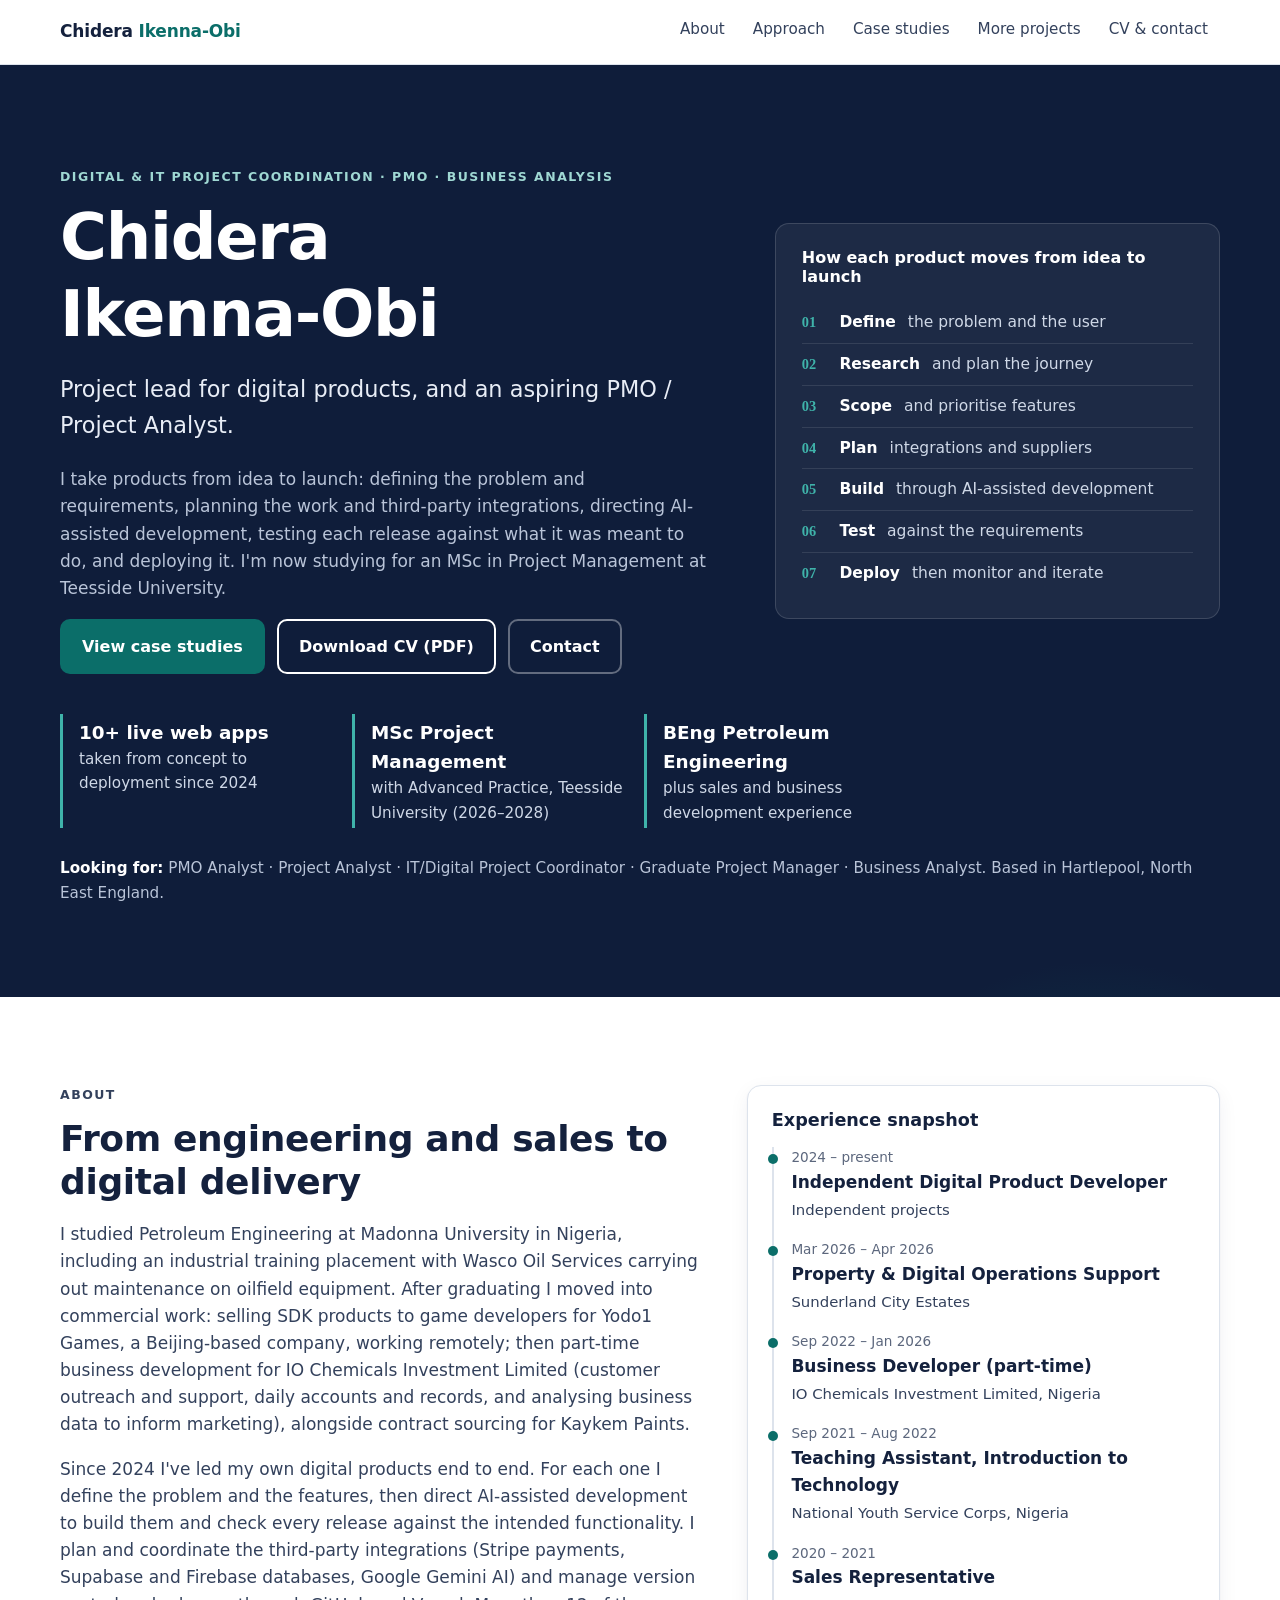
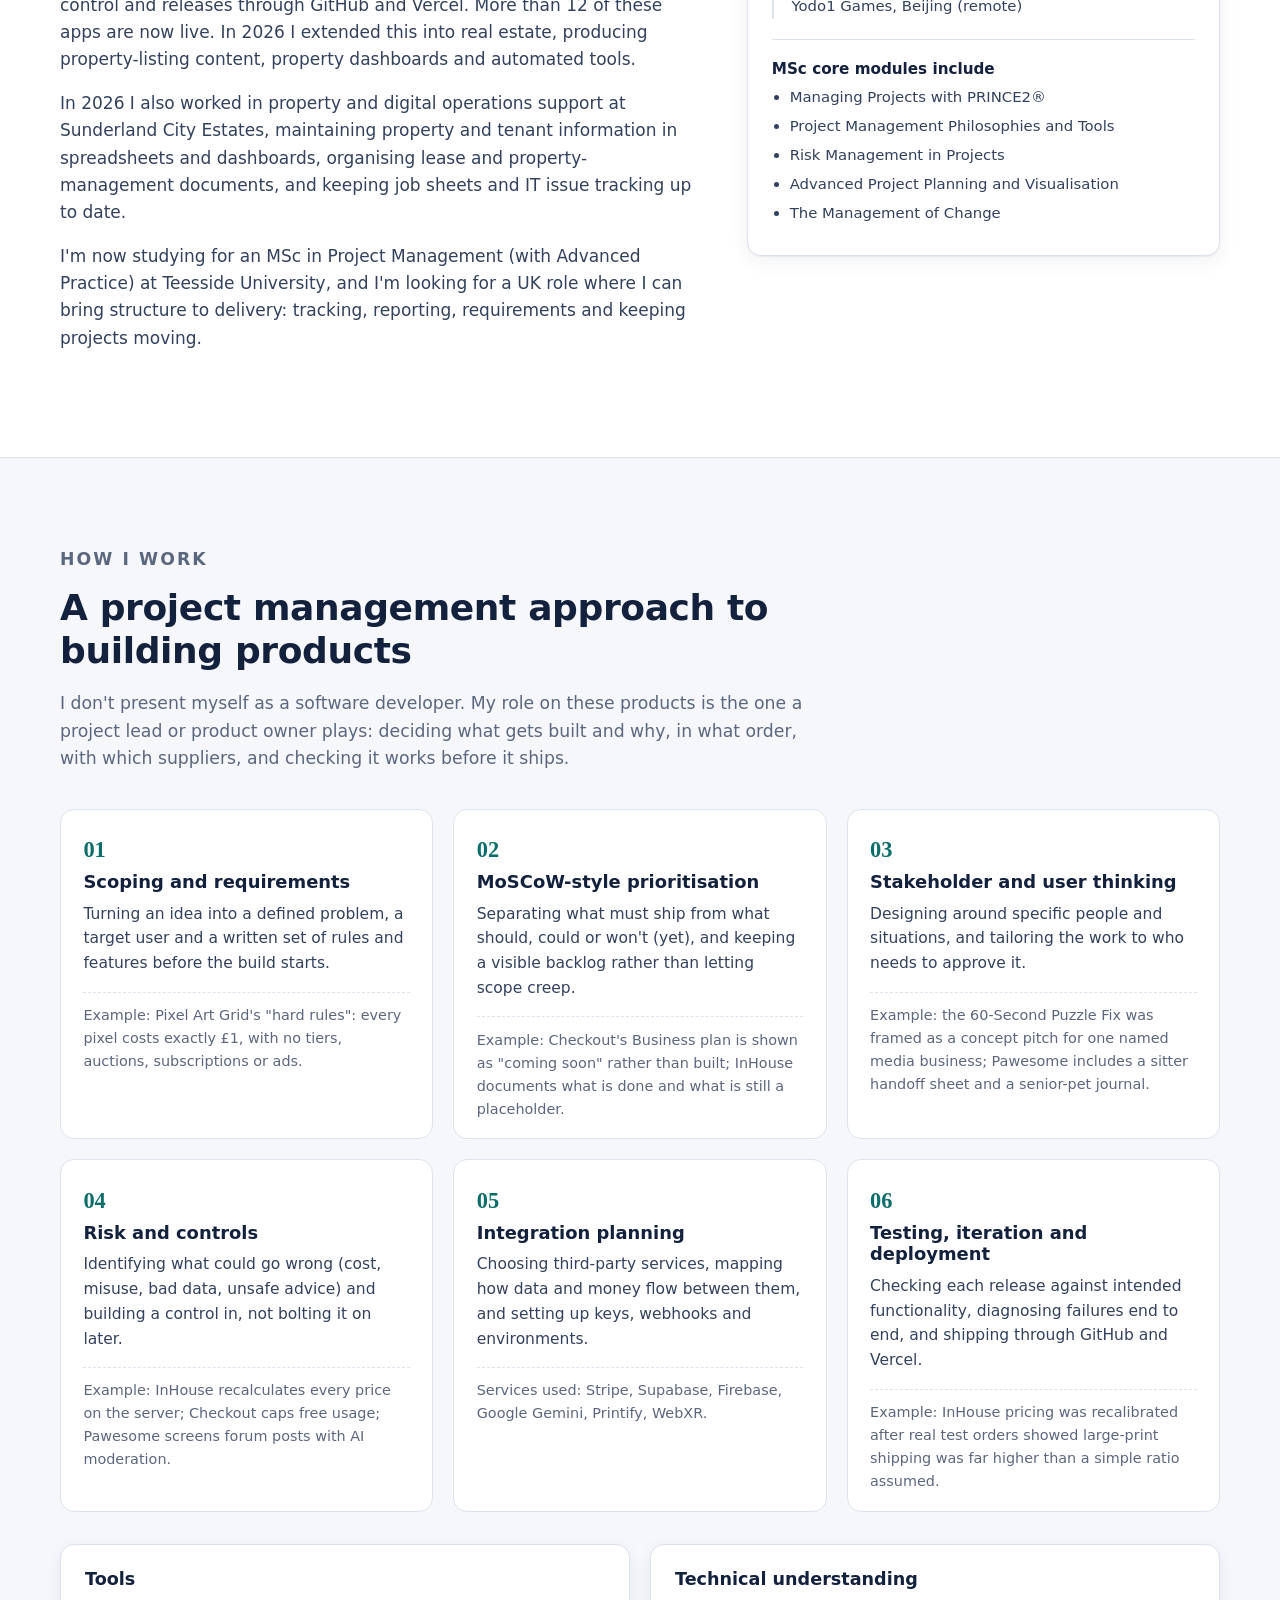
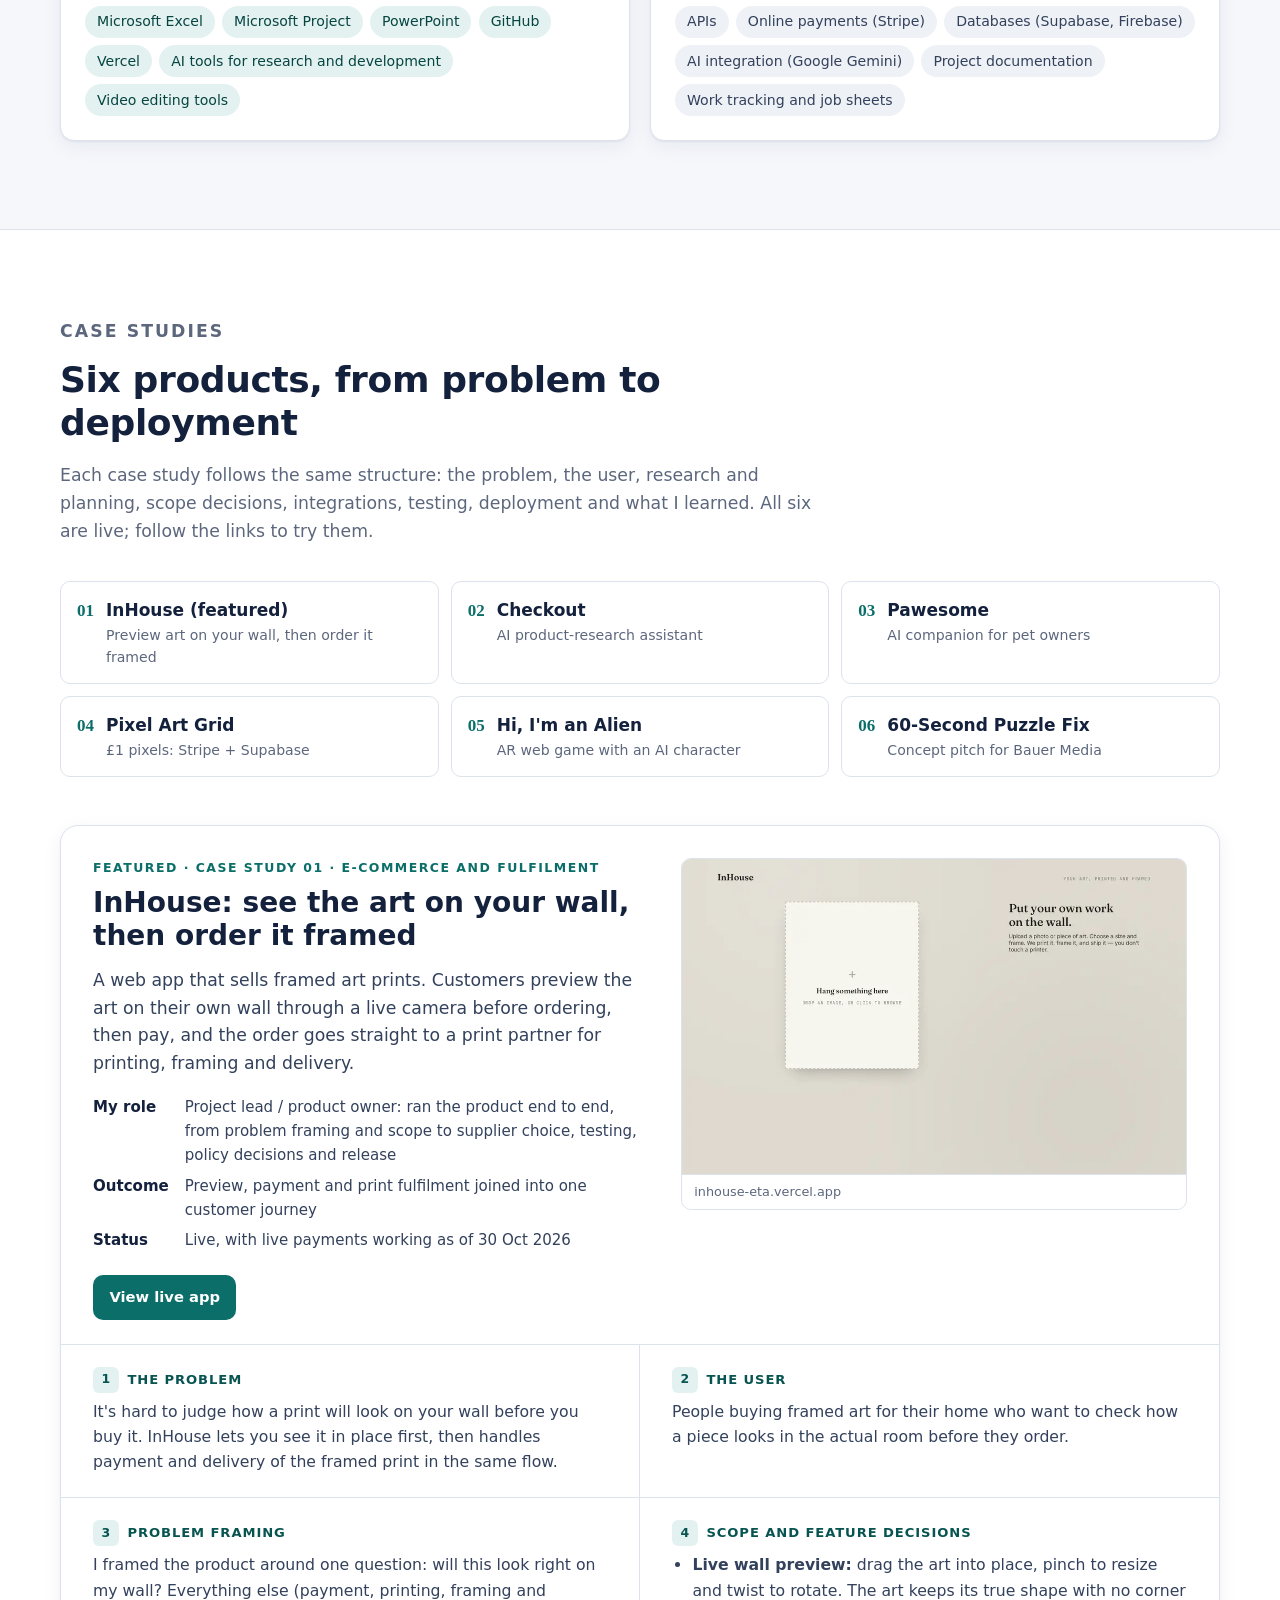
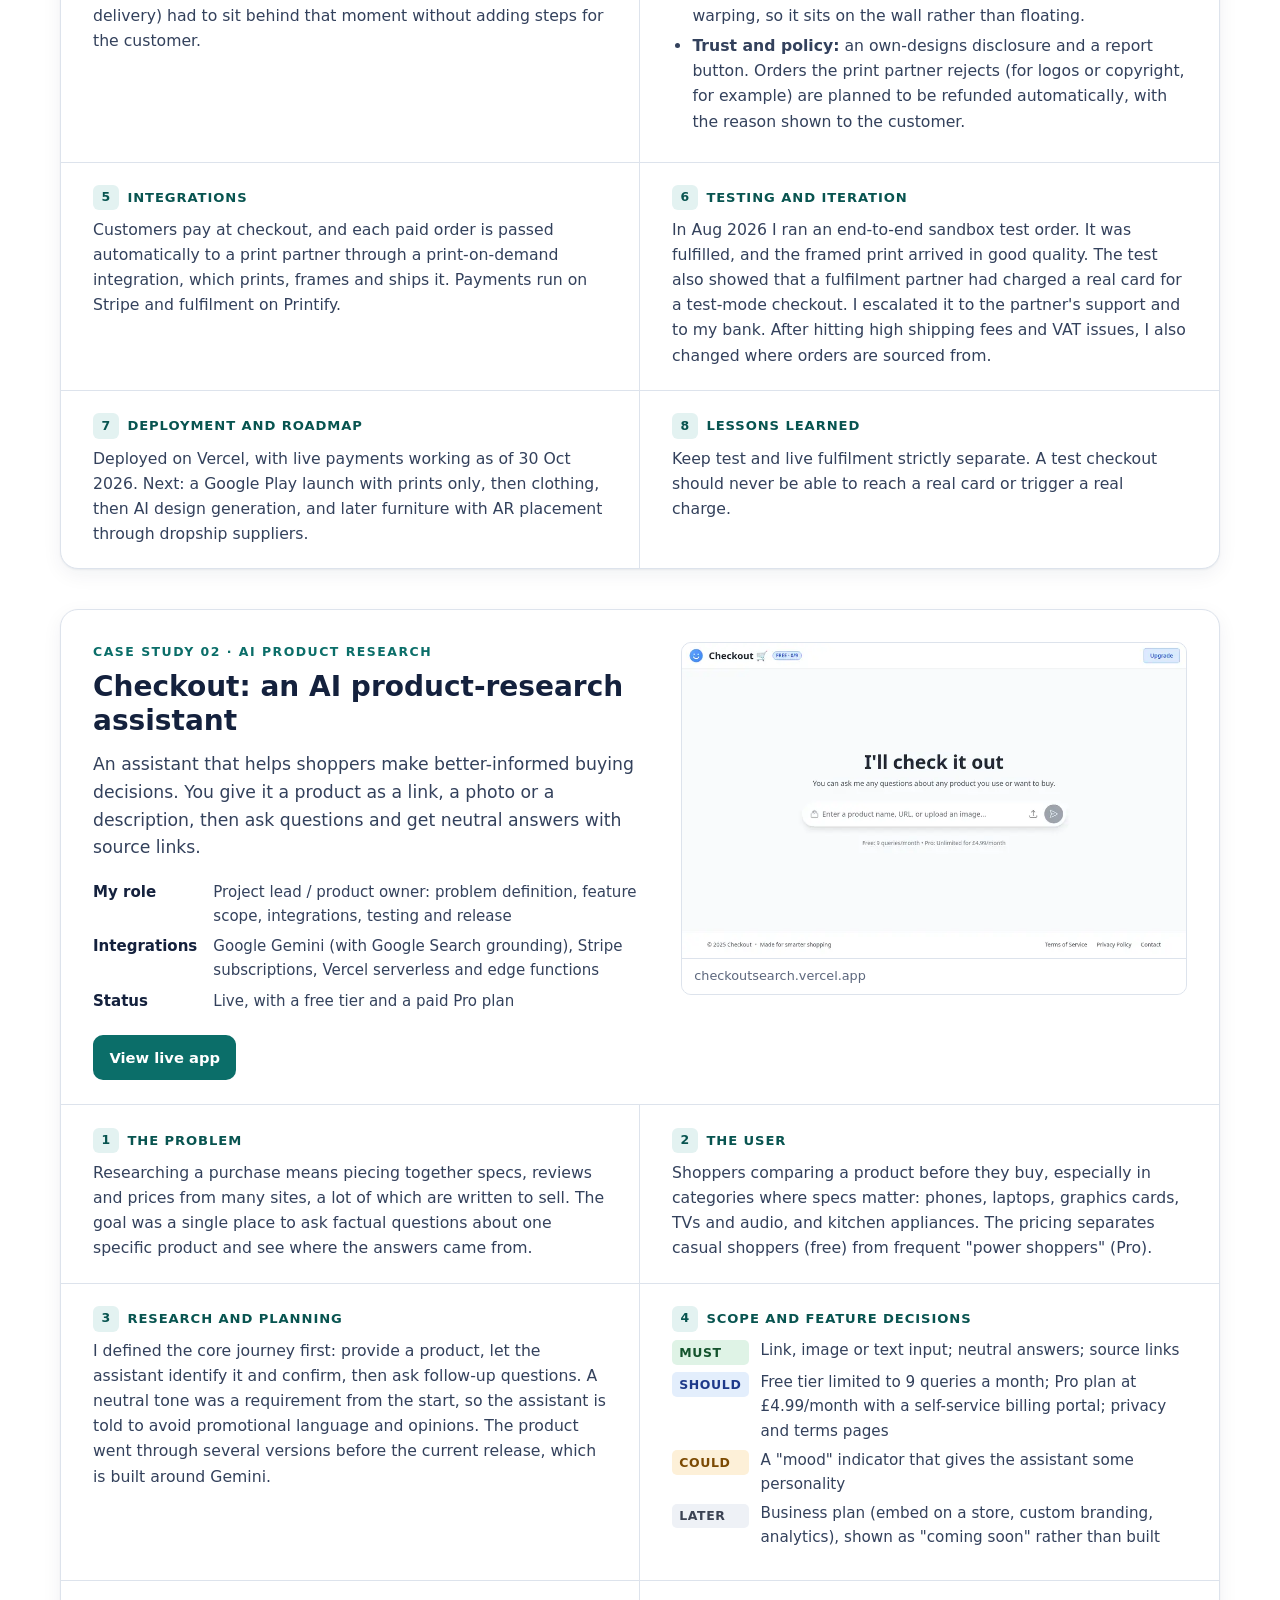
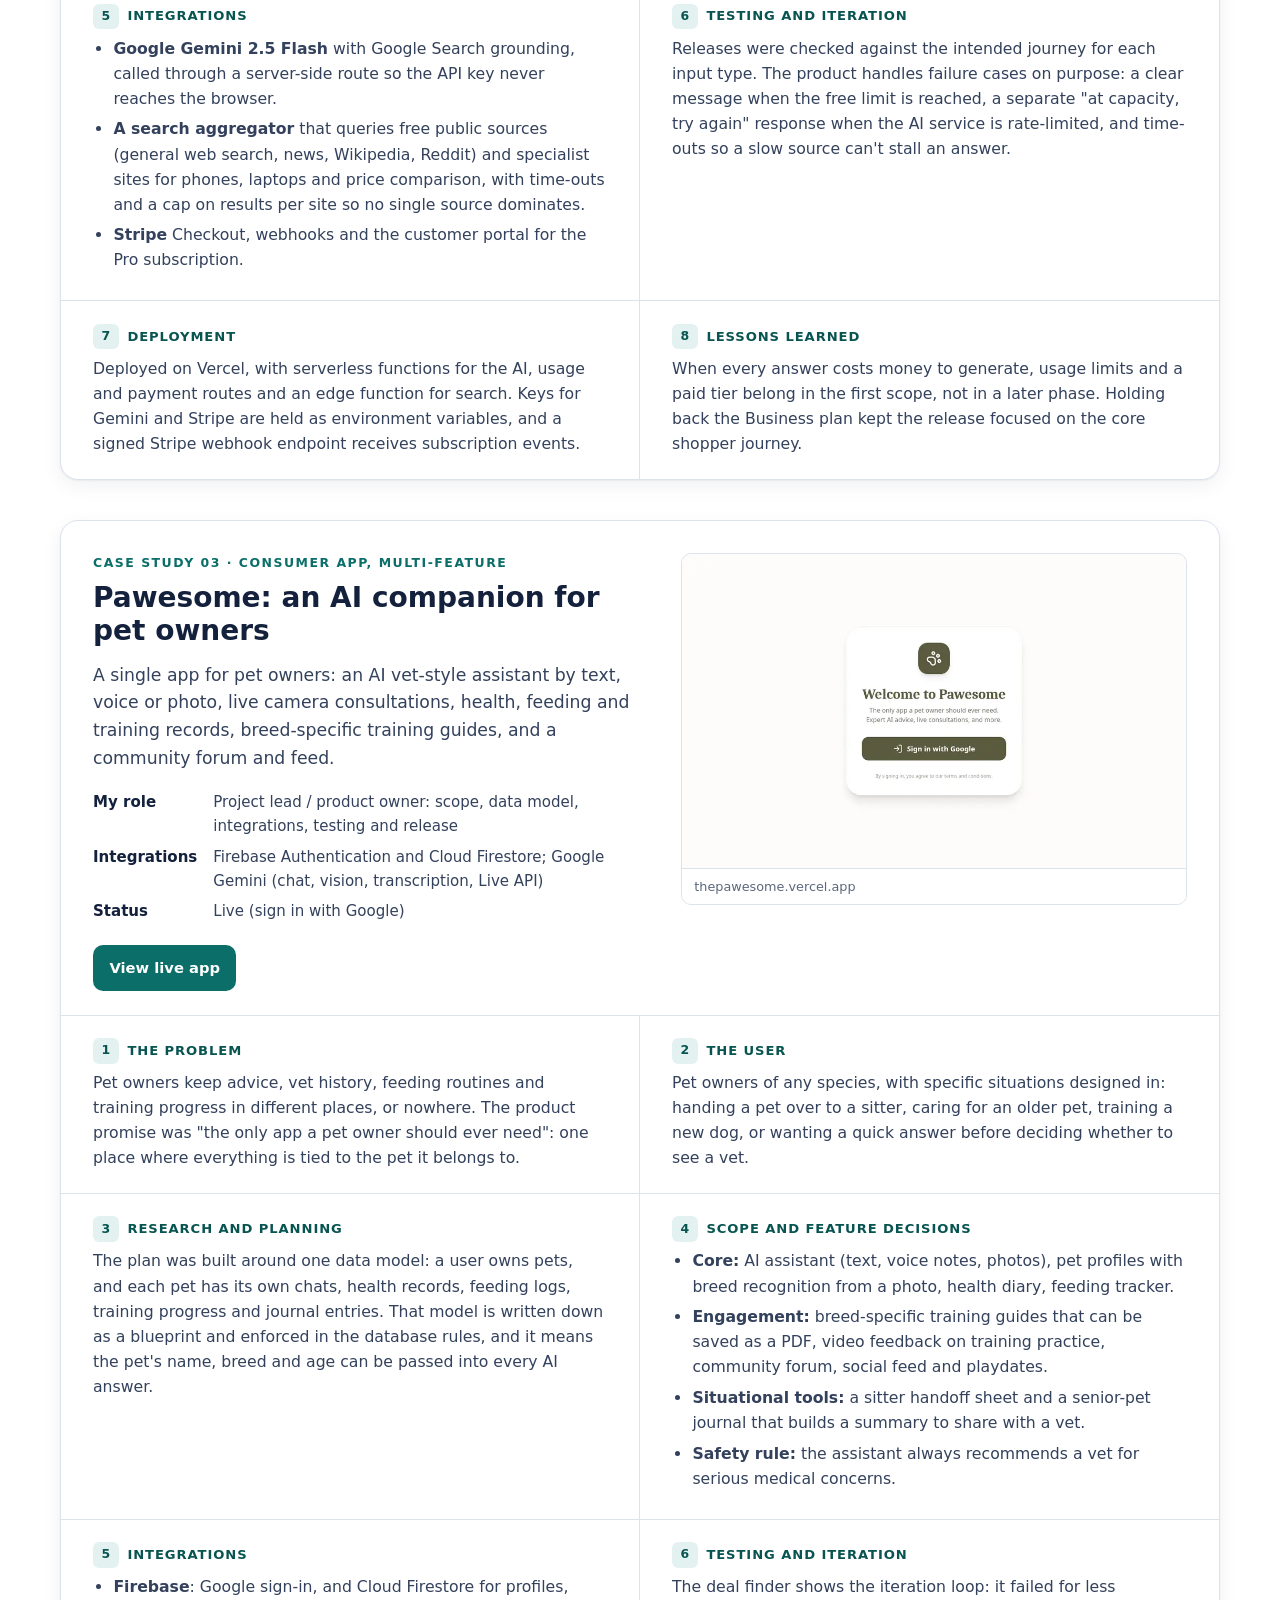
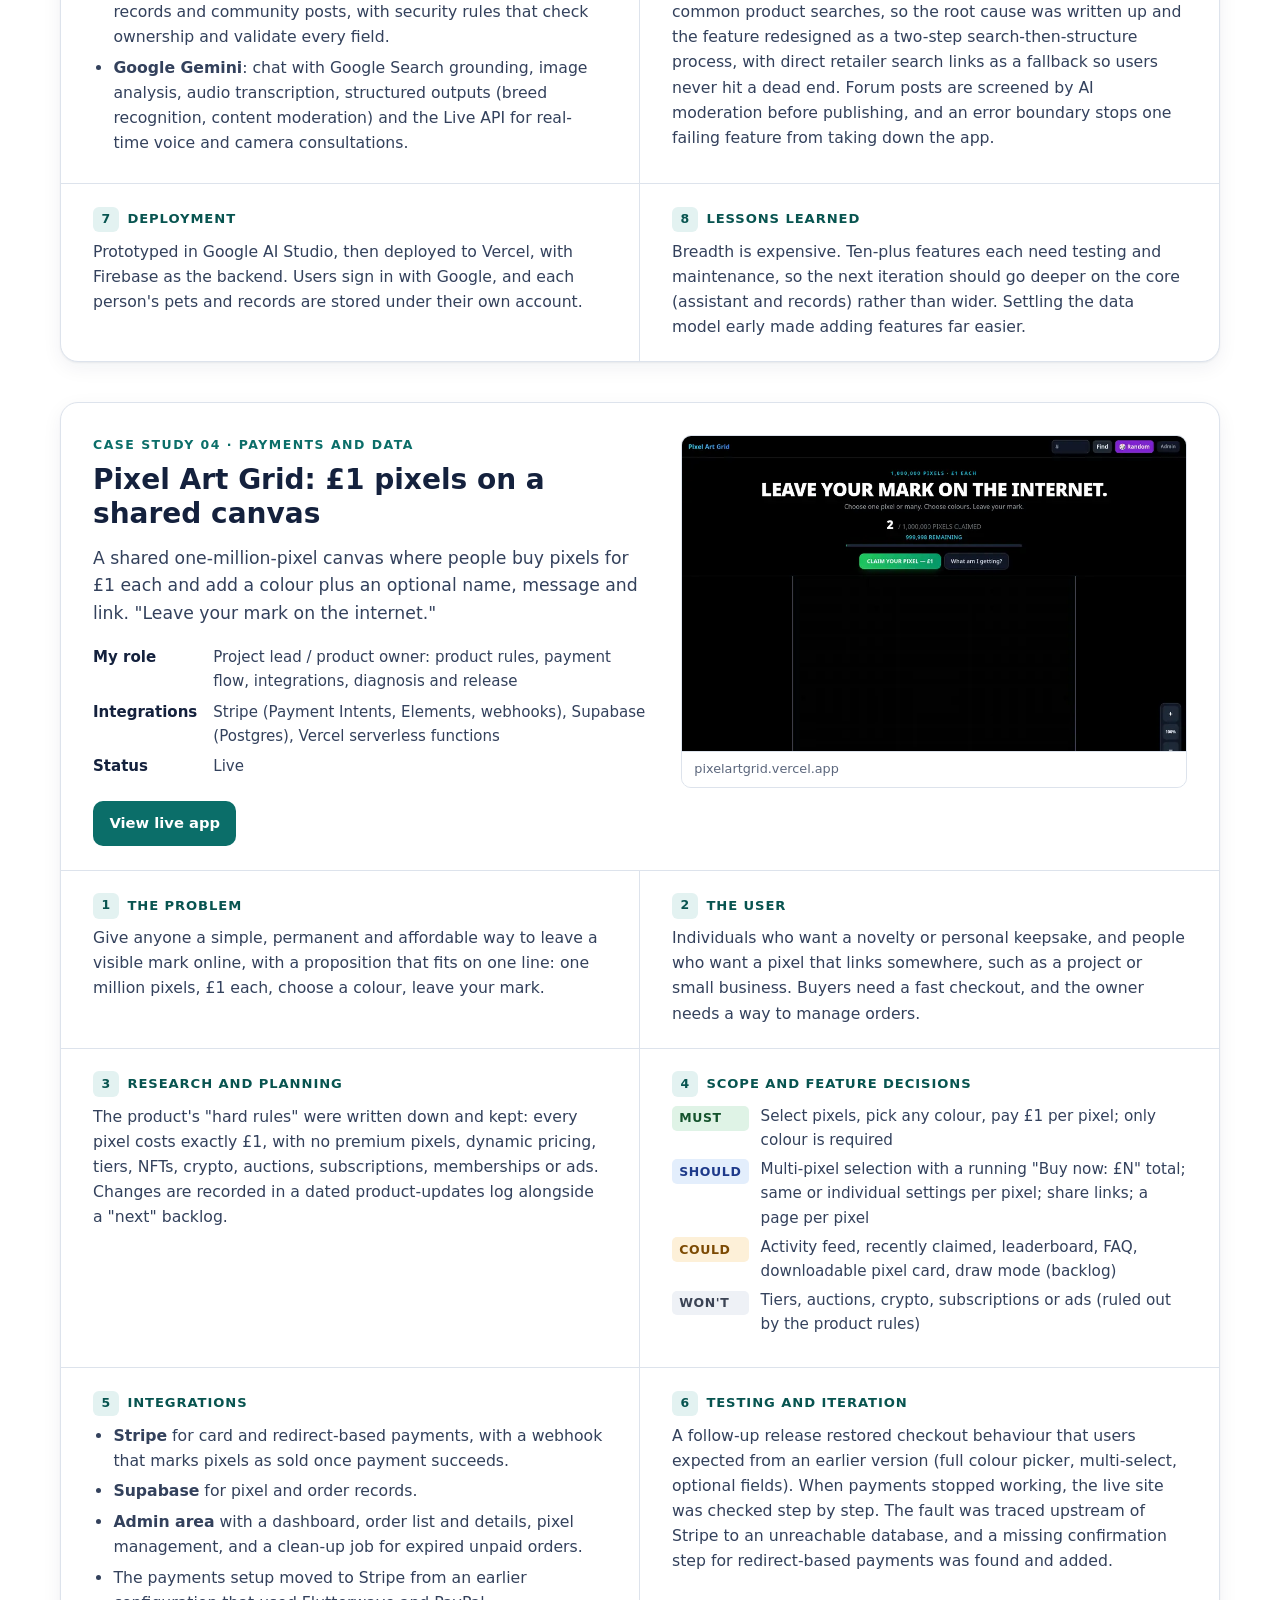
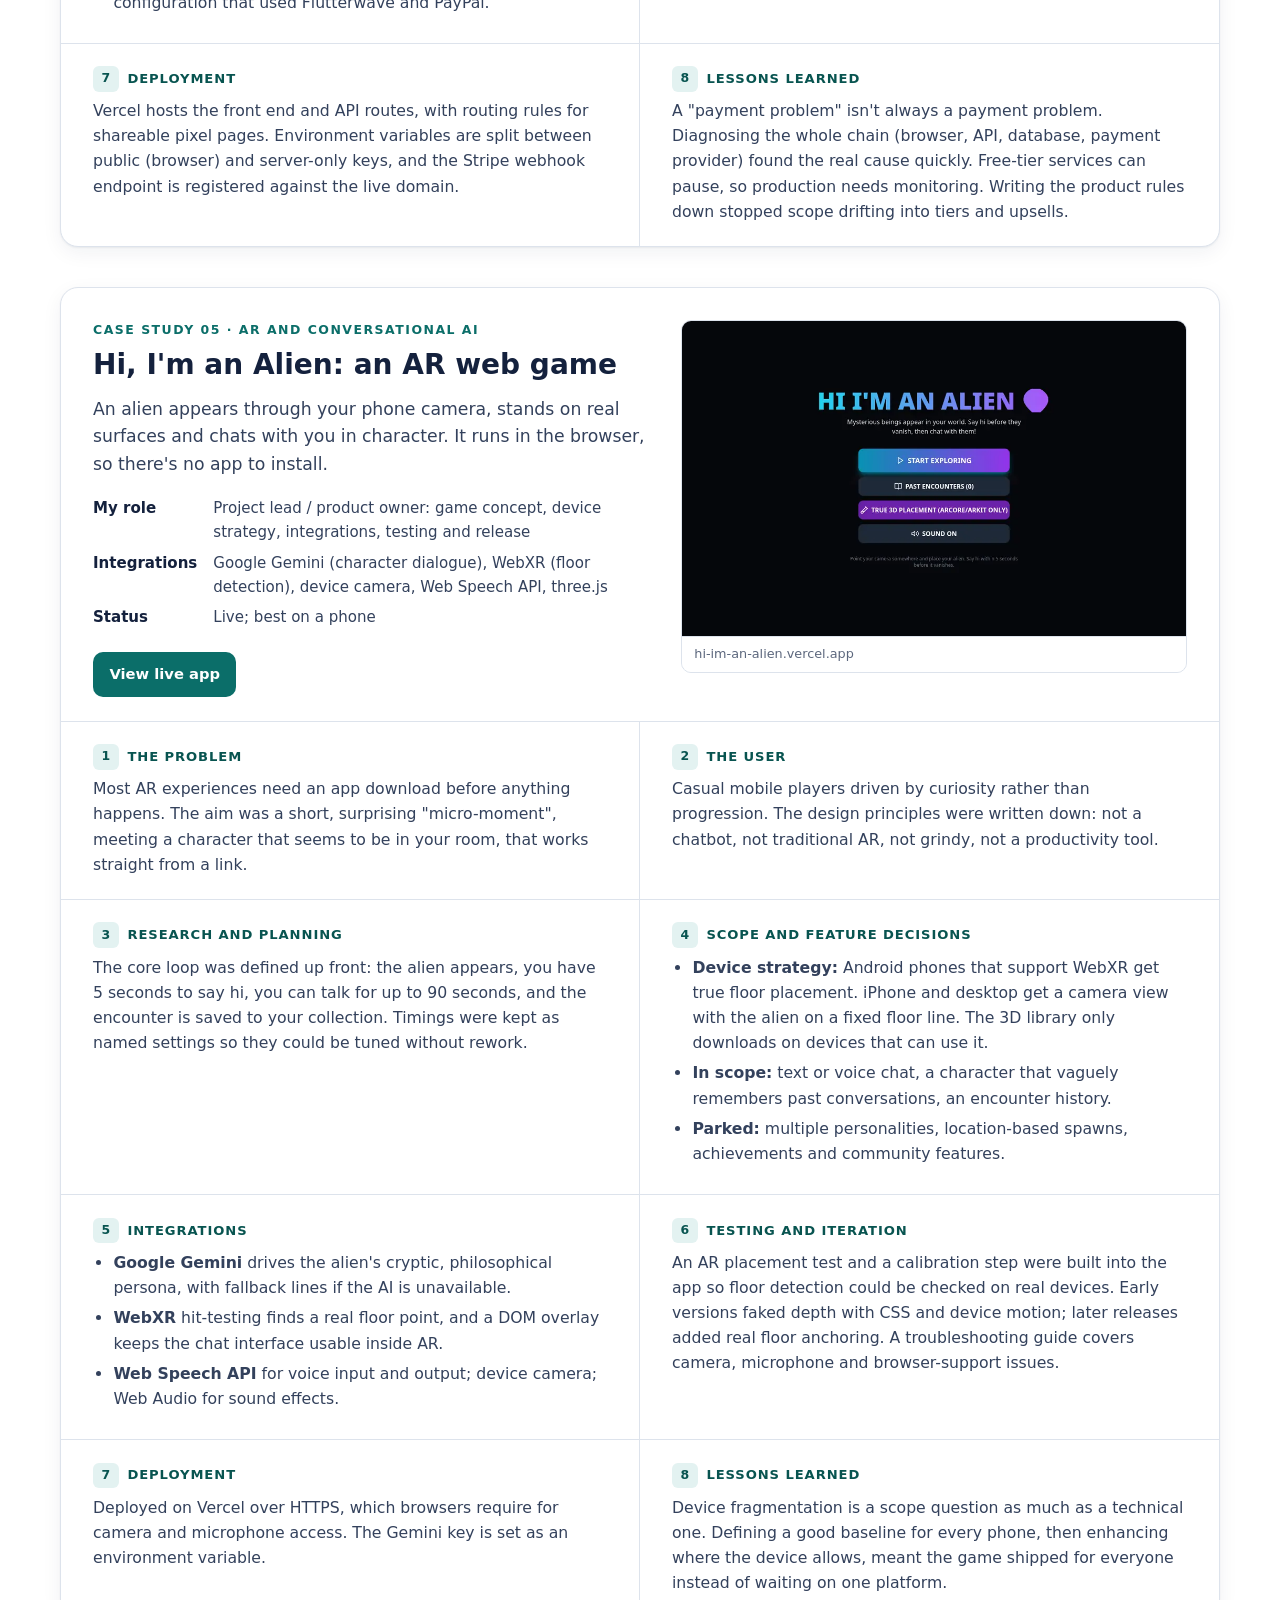
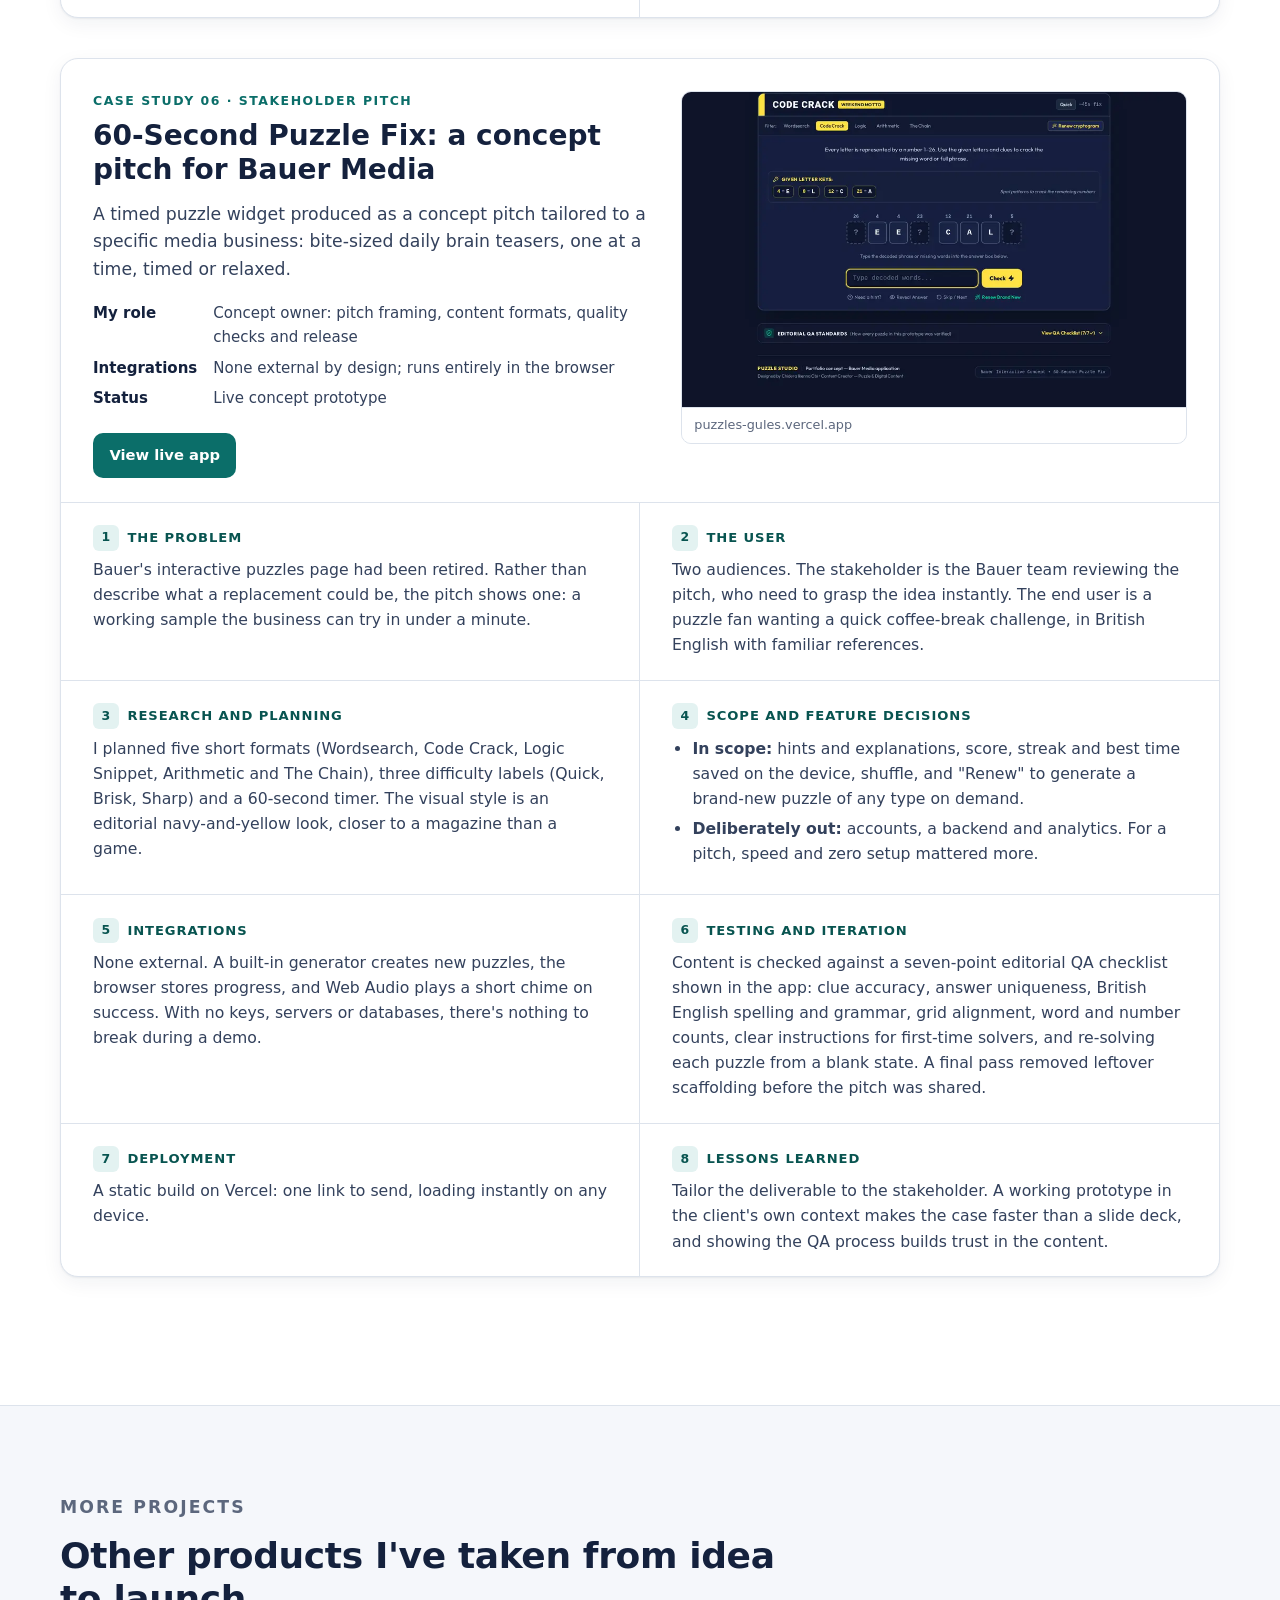
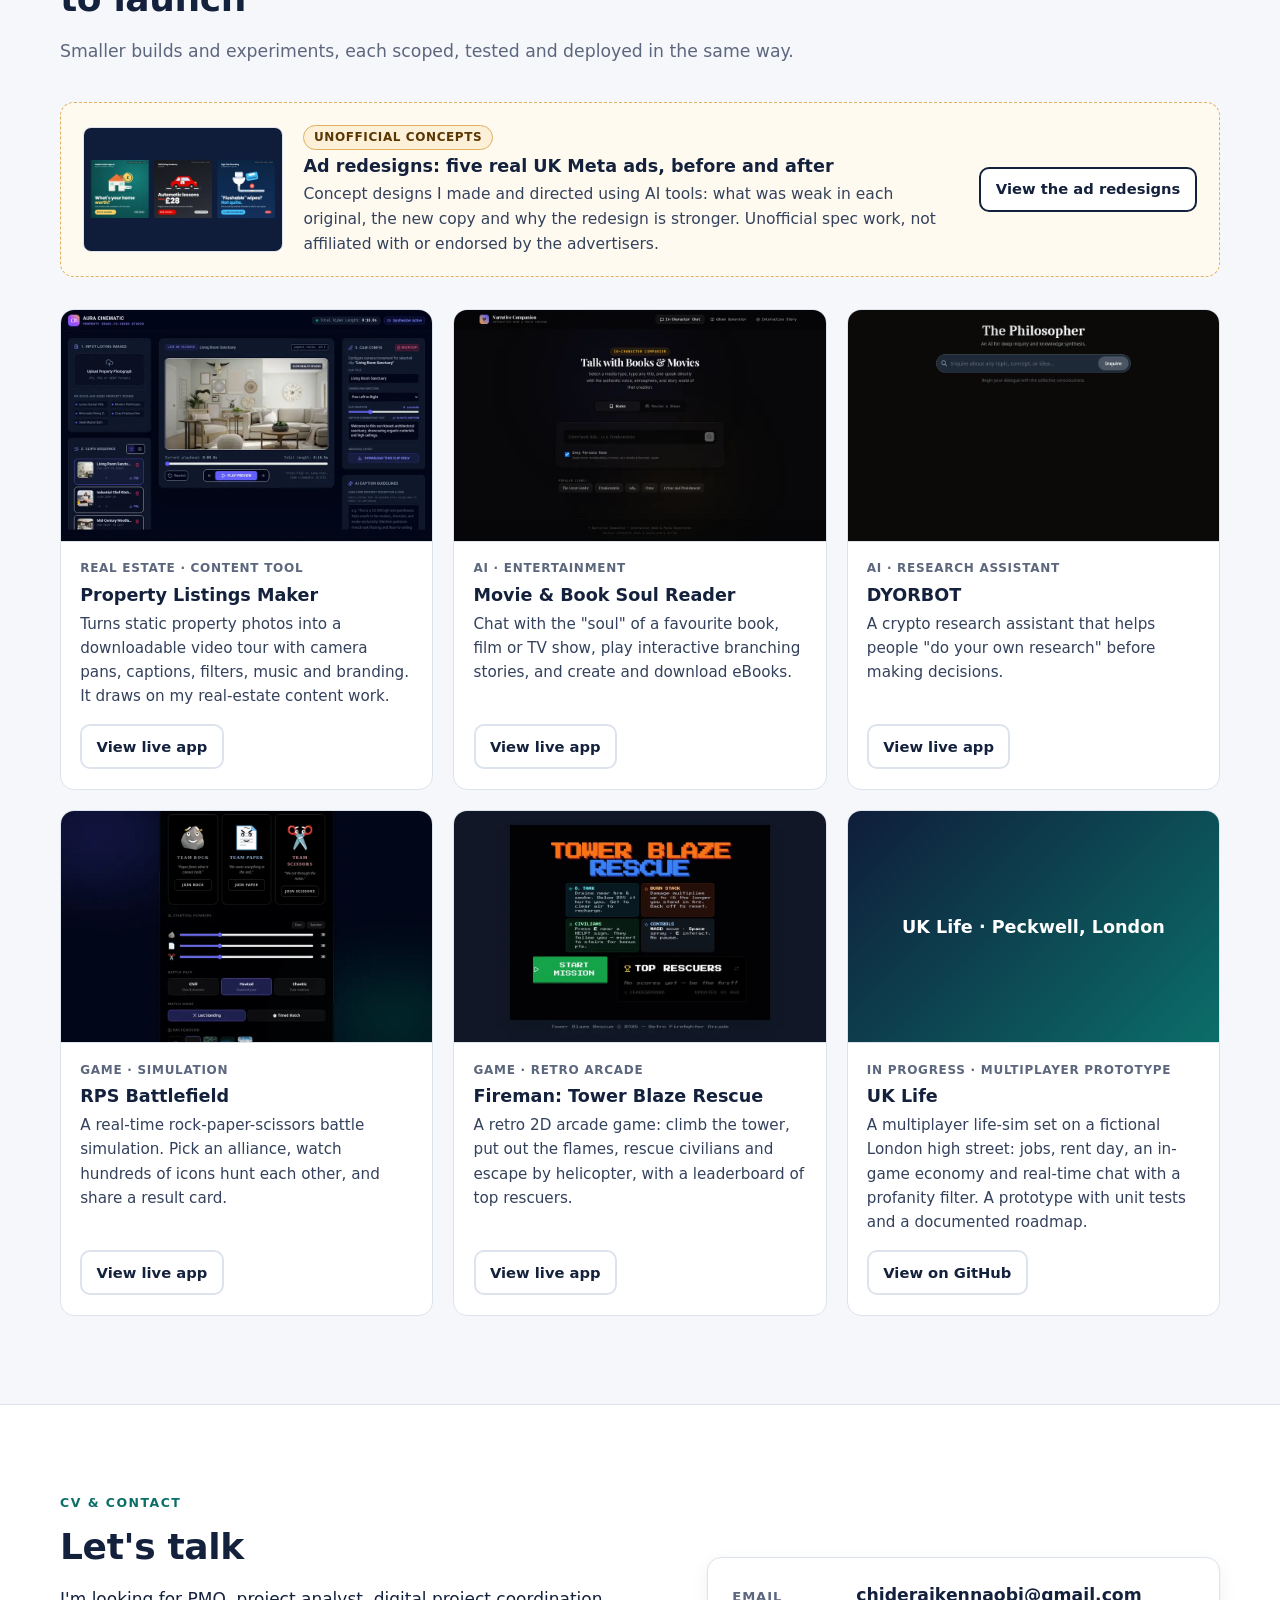
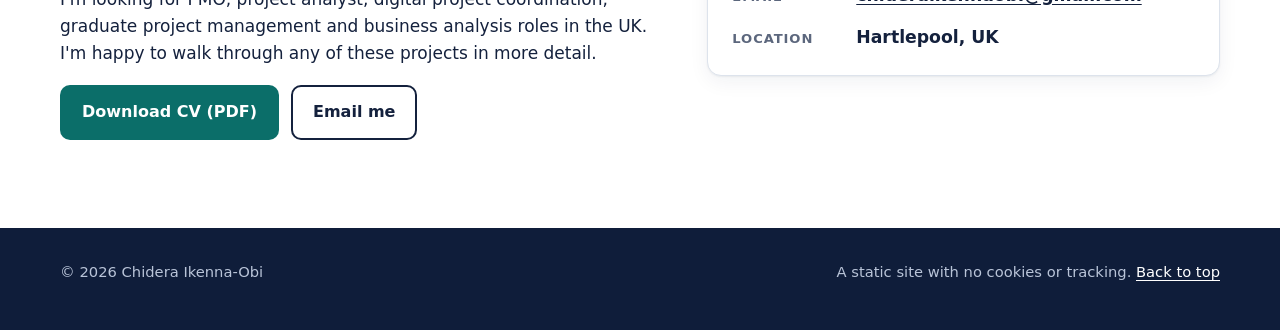
==== index.html @ 9222ed25 "Feature InHouse case study first with updated facts" ====
<!doctype html>
<html lang="en-GB">
<head>
  <meta charset="utf-8">
  <meta name="viewport" content="width=device-width, initial-scale=1">
  <title>Chidera Ikenna-Obi | Project lead for digital products</title>
  <meta name="description" content="Portfolio of Chidera Ikenna-Obi: MSc Project Management student at Teesside University and project lead for 10+ live web apps, seeking PMO, project analyst and digital project coordination roles in the UK.">
  <meta name="author" content="Chidera Ikenna-Obi">
  <meta property="og:title" content="Chidera Ikenna-Obi | Project lead for digital products">
  <meta property="og:description" content="Case studies in scoping, planning, integrating, testing and shipping digital products. MSc Project Management, Teesside University.">
  <meta property="og:type" content="website">
  <meta name="theme-color" content="#0f1d3a">
  <link rel="icon" href="assets/favicon.svg" type="image/svg+xml">
  <link rel="stylesheet" href="assets/css/styles.css">
</head>
<body>
  <a class="skip-link" href="#main">Skip to main content</a>

  <header class="site-header">
    <div class="container">
      <a class="brand" href="#top">Chidera <span>Ikenna-Obi</span></a>
      <nav class="site-nav" aria-label="Main">
        <ul>
          <li><a href="#about">About</a></li>
          <li><a href="#approach">Approach</a></li>
          <li><a href="#case-studies"><span class="lg">Case studies</span><span class="sm">Work</span></a></li>
          <li><a href="#more-projects"><span class="lg">More projects</span><span class="sm">Projects</span></a></li>
          <li><a href="#contact"><span class="lg">CV &amp; contact</span><span class="sm">Contact</span></a></li>
        </ul>
      </nav>
    </div>
  </header>

  <main id="main">
    <!-- ============================== HERO ============================== -->
    <section class="hero" id="top" aria-labelledby="hero-title">
      <div class="container">
        <div class="hero-grid">
        <div>
        <p class="eyebrow">Digital &amp; IT project coordination · PMO · Business analysis</p>
        <h1 id="hero-title">Chidera <span class="nowrap">Ikenna-Obi</span></h1>
        <p class="lede">Project lead for digital products, and an aspiring PMO / Project Analyst.</p>
        <p class="sub">I take products from idea to launch: defining the problem and requirements, planning the work and third-party integrations, directing AI-assisted development, testing each release against what it was meant to do, and deploying it. I'm now studying for an MSc in Project Management at Teesside University.</p>
        <div class="btn-row">
          <a class="btn btn-primary" href="#case-studies">View case studies</a>
          <a class="btn btn-secondary" href="assets/Chidera_Ikenna-Obi_CV.pdf" download>Download CV (PDF)</a>
          <a class="btn btn-ghost" href="#contact">Contact</a>
        </div>
        </div>
        <aside class="process" aria-labelledby="process-title">
          <h2 id="process-title">How each product moves from idea to launch</h2>
          <ol>
            <li><span>Define</span> the problem and the user</li>
            <li><span>Research</span> and plan the journey</li>
            <li><span>Scope</span> and prioritise features</li>
            <li><span>Plan</span> integrations and suppliers</li>
            <li><span>Build</span> through AI-assisted development</li>
            <li><span>Test</span> against the requirements</li>
            <li><span>Deploy</span> then monitor and iterate</li>
          </ol>
        </aside>
        </div>
        <ul class="hero-facts">
          <li><strong>10+ live web apps</strong>taken from concept to deployment since 2024</li>
          <li><strong>MSc Project Management</strong>with Advanced Practice, Teesside University (2026–2028)</li>
          <li><strong>BEng Petroleum Engineering</strong>plus sales and business development experience</li>
        </ul>
        <p class="targets"><strong>Looking for:</strong> PMO Analyst · Project Analyst · IT/Digital Project Coordinator · Graduate Project Manager · Business Analyst. Based in Hartlepool, North East England.</p>
      </div>
    </section>

    <!-- ============================== ABOUT ============================== -->
    <section class="section" id="about" aria-labelledby="about-title">
      <div class="container about-grid">
        <div class="about-copy">
          <p class="eyebrow">About</p>
          <h2 id="about-title">From engineering and sales to digital delivery</h2>
          <p>I studied Petroleum Engineering at Madonna University in Nigeria, including an industrial training placement with Wasco Oil Services carrying out maintenance on oilfield equipment. After graduating I moved into commercial work: selling SDK products to game developers for Yodo1 Games, a Beijing-based company, working remotely; then part-time business development for IO Chemicals Investment Limited (customer outreach and support, daily accounts and records, and analysing business data to inform marketing), alongside contract sourcing for Kaykem Paints.</p>
          <p>Since 2024 I've led my own digital products end to end. For each one I define the problem and the features, then direct AI-assisted development to build them and check every release against the intended functionality. I plan and coordinate the third-party integrations (Stripe payments, Supabase and Firebase databases, Google Gemini AI) and manage version control and releases through GitHub and Vercel. More than 12 of these apps are now live. In 2026 I extended this into real estate, producing property-listing content, property dashboards and automated tools.</p>
          <p>In 2026 I also worked in property and digital operations support at Sunderland City Estates, maintaining property and tenant information in spreadsheets and dashboards, organising lease and property-management documents, and keeping job sheets and IT issue tracking up to date.</p>
          <p>I'm now studying for an MSc in Project Management (with Advanced Practice) at Teesside University, and I'm looking for a UK role where I can bring structure to delivery: tracking, reporting, requirements and keeping projects moving.</p>
        </div>
        <aside class="panel" aria-labelledby="exp-title">
          <h3 id="exp-title">Experience snapshot</h3>
          <ol class="timeline">
            <li><span class="when">2024 – present</span><span class="what">Independent Digital Product Developer</span><span class="where">Independent projects</span></li>
            <li><span class="when">Mar 2026 – Apr 2026</span><span class="what">Property &amp; Digital Operations Support</span><span class="where">Sunderland City Estates</span></li>
            <li><span class="when">Sep 2022 – Jan 2026</span><span class="what">Business Developer (part-time)</span><span class="where">IO Chemicals Investment Limited, Nigeria</span></li>
            <li><span class="when">Sep 2021 – Aug 2022</span><span class="what">Teaching Assistant, Introduction to Technology</span><span class="where">National Youth Service Corps, Nigeria</span></li>
            <li><span class="when">2020 – 2021</span><span class="what">Sales Representative</span><span class="where">Yodo1 Games, Beijing (remote)</span></li>
          </ol>
          <div class="modules">
            <h4>MSc core modules include</h4>
            <ul>
              <li>Managing Projects with PRINCE2®</li>
              <li>Project Management Philosophies and Tools</li>
              <li>Risk Management in Projects</li>
              <li>Advanced Project Planning and Visualisation</li>
              <li>The Management of Change</li>
            </ul>
          </div>
        </aside>
      </div>
    </section>

    <!-- ============================== APPROACH ============================== -->
    <section class="section section-alt" id="approach" aria-labelledby="approach-title">
      <div class="container">
        <div class="section-head">
          <p class="eyebrow">How I work</p>
          <h2 id="approach-title">A project management approach to building products</h2>
          <p>I don't present myself as a software developer. My role on these products is the one a project lead or product owner plays: deciding what gets built and why, in what order, with which suppliers, and checking it works before it ships.</p>
        </div>
        <div class="approach-grid">
          <article class="approach-card">
            <span class="num" aria-hidden="true">01</span>
            <h3>Scoping and requirements</h3>
            <p>Turning an idea into a defined problem, a target user and a written set of rules and features before the build starts.</p>
            <p class="evidence">Example: Pixel Art Grid's "hard rules": every pixel costs exactly £1, with no tiers, auctions, subscriptions or ads.</p>
          </article>
          <article class="approach-card">
            <span class="num" aria-hidden="true">02</span>
            <h3>MoSCoW-style prioritisation</h3>
            <p>Separating what must ship from what should, could or won't (yet), and keeping a visible backlog rather than letting scope creep.</p>
            <p class="evidence">Example: Checkout's Business plan is shown as "coming soon" rather than built; InHouse documents what is done and what is still a placeholder.</p>
          </article>
          <article class="approach-card">
            <span class="num" aria-hidden="true">03</span>
            <h3>Stakeholder and user thinking</h3>
            <p>Designing around specific people and situations, and tailoring the work to who needs to approve it.</p>
            <p class="evidence">Example: the 60-Second Puzzle Fix was framed as a concept pitch for one named media business; Pawesome includes a sitter handoff sheet and a senior-pet journal.</p>
          </article>
          <article class="approach-card">
            <span class="num" aria-hidden="true">04</span>
            <h3>Risk and controls</h3>
            <p>Identifying what could go wrong (cost, misuse, bad data, unsafe advice) and building a control in, not bolting it on later.</p>
            <p class="evidence">Example: InHouse recalculates every price on the server; Checkout caps free usage; Pawesome screens forum posts with AI moderation.</p>
          </article>
          <article class="approach-card">
            <span class="num" aria-hidden="true">05</span>
            <h3>Integration planning</h3>
            <p>Choosing third-party services, mapping how data and money flow between them, and setting up keys, webhooks and environments.</p>
            <p class="evidence">Services used: Stripe, Supabase, Firebase, Google Gemini, Printify, WebXR.</p>
          </article>
          <article class="approach-card">
            <span class="num" aria-hidden="true">06</span>
            <h3>Testing, iteration and deployment</h3>
            <p>Checking each release against intended functionality, diagnosing failures end to end, and shipping through GitHub and Vercel.</p>
            <p class="evidence">Example: InHouse pricing was recalibrated after real test orders showed large-print shipping was far higher than a simple ratio assumed.</p>
          </article>
        </div>
        <div class="tools">
          <div class="panel">
            <h3>Tools</h3>
            <ul class="chips">
              <li>Microsoft Excel</li><li>Microsoft Project</li><li>PowerPoint</li><li>GitHub</li><li>Vercel</li><li>AI tools for research and development</li><li>Video editing tools</li>
            </ul>
          </div>
          <div class="panel">
            <h3>Technical understanding</h3>
            <ul class="chips neutral">
              <li>APIs</li><li>Online payments (Stripe)</li><li>Databases (Supabase, Firebase)</li><li>AI integration (Google Gemini)</li><li>Project documentation</li><li>Work tracking and job sheets</li>
            </ul>
          </div>
        </div>
      </div>
    </section>

    <!-- ============================== CASE STUDIES ============================== -->
    <section class="section" id="case-studies" aria-labelledby="cs-title">
      <div class="container">
        <div class="section-head">
          <p class="eyebrow">Case studies</p>
          <h2 id="cs-title">Six products, from problem to deployment</h2>
          <p>Each case study follows the same structure: the problem, the user, research and planning, scope decisions, integrations, testing, deployment and what I learned. All six are live; follow the links to try them.</p>
        </div>

        <ol class="case-index">
          <li><a href="#cs-inhouse"><span class="n">01</span><span><span class="t">InHouse (featured)</span><span class="d">Preview art on your wall, then order it framed</span></span></a></li>
          <li><a href="#cs-checkout"><span class="n">02</span><span><span class="t">Checkout</span><span class="d">AI product-research assistant</span></span></a></li>
          <li><a href="#cs-pawesome"><span class="n">03</span><span><span class="t">Pawesome</span><span class="d">AI companion for pet owners</span></span></a></li>
          <li><a href="#cs-pixelartgrid"><span class="n">04</span><span><span class="t">Pixel Art Grid</span><span class="d">£1 pixels: Stripe + Supabase</span></span></a></li>
          <li><a href="#cs-alien"><span class="n">05</span><span><span class="t">Hi, I'm an Alien</span><span class="d">AR web game with an AI character</span></span></a></li>
          <li><a href="#cs-puzzlefix"><span class="n">06</span><span><span class="t">60-Second Puzzle Fix</span><span class="d">Concept pitch for Bauer Media</span></span></a></li>
        </ol>

        <!-- ---------- 01 INHOUSE (featured) ---------- -->
        <article class="case" id="cs-inhouse" aria-labelledby="cs-inhouse-title">
          <div class="case-head">
            <div>
              <p class="eyebrow">Featured · Case study 01 · E-commerce and fulfilment</p>
              <h3 id="cs-inhouse-title">InHouse: see the art on your wall, then order it framed</h3>
              <p class="lede">A web app that sells framed art prints. Customers preview the art on their own wall through a live camera before ordering, then pay, and the order goes straight to a print partner for printing, framing and delivery.</p>
              <dl class="facts">
                <dt>My role</dt><dd>Project lead / product owner: ran the product end to end, from problem framing and scope to supplier choice, testing, policy decisions and release</dd>
                <dt>Outcome</dt><dd>Preview, payment and print fulfilment joined into one customer journey</dd>
                <dt>Status</dt><dd>Live, with live payments working as of 30 Oct 2026</dd>
              </dl>
              <div class="btn-row"><a class="btn btn-primary btn-sm" href="https://inhouse-eta.vercel.app" target="_blank" rel="noopener">View live app<span class="visually-hidden"> (InHouse, opens in a new tab)</span></a></div>
            </div>
            <figure class="case-figure">
              <img src="assets/img/inhouse.webp" width="960" height="600" loading="lazy" alt="InHouse landing page showing an empty frame labelled 'Hang something here' next to the headline 'Put your own work on the wall'.">
              <figcaption>inhouse-eta.vercel.app</figcaption>
            </figure>
          </div>
          <div class="case-body">
            <section class="case-sec">
              <h4><span class="i" aria-hidden="true">1</span>The problem</h4>
              <p>It's hard to judge how a print will look on your wall before you buy it. InHouse lets you see it in place first, then handles payment and delivery of the framed print in the same flow.</p>
            </section>
            <section class="case-sec">
              <h4><span class="i" aria-hidden="true">2</span>The user</h4>
              <p>People buying framed art for their home who want to check how a piece looks in the actual room before they order.</p>
            </section>
            <section class="case-sec">
              <h4><span class="i" aria-hidden="true">3</span>Problem framing</h4>
              <p>I framed the product around one question: will this look right on my wall? Everything else (payment, printing, framing and delivery) had to sit behind that moment without adding steps for the customer.</p>
            </section>
            <section class="case-sec">
              <h4><span class="i" aria-hidden="true">4</span>Scope and feature decisions</h4>
              <ul>
                <li><strong>Live wall preview:</strong> drag the art into place, pinch to resize and twist to rotate. The art keeps its true shape with no corner warping, so it sits on the wall rather than floating.</li>
                <li><strong>Trust and policy:</strong> an own-designs disclosure and a report button. Orders the print partner rejects (for logos or copyright, for example) are planned to be refunded automatically, with the reason shown to the customer.</li>
              </ul>
            </section>
            <section class="case-sec">
              <h4><span class="i" aria-hidden="true">5</span>Integrations</h4>
              <p>Customers pay at checkout, and each paid order is passed automatically to a print partner through a print-on-demand integration, which prints, frames and ships it. Payments run on Stripe and fulfilment on Printify.</p>
            </section>
            <section class="case-sec">
              <h4><span class="i" aria-hidden="true">6</span>Testing and iteration</h4>
              <p>In Aug 2026 I ran an end-to-end sandbox test order. It was fulfilled, and the framed print arrived in good quality. The test also showed that a fulfilment partner had charged a real card for a test-mode checkout. I escalated it to the partner's support and to my bank. After hitting high shipping fees and VAT issues, I also changed where orders are sourced from.</p>
            </section>
            <section class="case-sec">
              <h4><span class="i" aria-hidden="true">7</span>Deployment and roadmap</h4>
              <p>Deployed on Vercel, with live payments working as of 30 Oct 2026. Next: a Google Play launch with prints only, then clothing, then AI design generation, and later furniture with AR placement through dropship suppliers.</p>
            </section>
            <section class="case-sec">
              <h4><span class="i" aria-hidden="true">8</span>Lessons learned</h4>
              <p>Keep test and live fulfilment strictly separate. A test checkout should never be able to reach a real card or trigger a real charge.</p>
            </section>
          </div>
        </article>

        <!-- ---------- 02 CHECKOUT ---------- -->
        <article class="case" id="cs-checkout" aria-labelledby="cs-checkout-title">
          <div class="case-head">
            <div>
              <p class="eyebrow">Case study 02 · AI product research</p>
              <h3 id="cs-checkout-title">Checkout: an AI product-research assistant</h3>
              <p class="lede">An assistant that helps shoppers make better-informed buying decisions. You give it a product as a link, a photo or a description, then ask questions and get neutral answers with source links.</p>
              <dl class="facts">
                <dt>My role</dt><dd>Project lead / product owner: problem definition, feature scope, integrations, testing and release</dd>
                <dt>Integrations</dt><dd>Google Gemini (with Google Search grounding), Stripe subscriptions, Vercel serverless and edge functions</dd>
                <dt>Status</dt><dd>Live, with a free tier and a paid Pro plan</dd>
              </dl>
              <div class="btn-row"><a class="btn btn-primary btn-sm" href="https://checkoutsearch.vercel.app" target="_blank" rel="noopener">View live app<span class="visually-hidden"> (Checkout, opens in a new tab)</span></a></div>
            </div>
            <figure class="case-figure">
              <img src="assets/img/checkout.webp" width="960" height="600" loading="lazy" alt="Checkout home screen with the heading 'I'll check it out' and a single input for a product name, link or image.">
              <figcaption>checkoutsearch.vercel.app</figcaption>
            </figure>
          </div>
          <div class="case-body">
            <section class="case-sec">
              <h4><span class="i" aria-hidden="true">1</span>The problem</h4>
              <p>Researching a purchase means piecing together specs, reviews and prices from many sites, a lot of which are written to sell. The goal was a single place to ask factual questions about one specific product and see where the answers came from.</p>
            </section>
            <section class="case-sec">
              <h4><span class="i" aria-hidden="true">2</span>The user</h4>
              <p>Shoppers comparing a product before they buy, especially in categories where specs matter: phones, laptops, graphics cards, TVs and audio, and kitchen appliances. The pricing separates casual shoppers (free) from frequent "power shoppers" (Pro).</p>
            </section>
            <section class="case-sec">
              <h4><span class="i" aria-hidden="true">3</span>Research and planning</h4>
              <!-- C01, C02 -->
              <p>I defined the core journey first: provide a product, let the assistant identify it and confirm, then ask follow-up questions. A neutral tone was a requirement from the start, so the assistant is told to avoid promotional language and opinions. The product went through several versions before the current release, which is built around Gemini.</p>
            </section>
            <section class="case-sec">
              <h4><span class="i" aria-hidden="true">4</span>Scope and feature decisions</h4>
              <dl class="moscow">
                <dt class="m">Must</dt><dd>Link, image or text input; neutral answers; source links</dd>
                <dt class="s">Should</dt><dd>Free tier limited to 9 queries a month; Pro plan at £4.99/month with a self-service billing portal; privacy and terms pages</dd>
                <dt class="c">Could</dt><dd>A "mood" indicator that gives the assistant some personality</dd>
                <dt class="w">Later</dt><dd>Business plan (embed on a store, custom branding, analytics), shown as "coming soon" rather than built</dd>
              </dl>
            </section>
            <section class="case-sec">
              <h4><span class="i" aria-hidden="true">5</span>Integrations</h4>
              <ul>
                <li><strong>Google Gemini 2.5 Flash</strong> with Google Search grounding, called through a server-side route so the API key never reaches the browser.</li>
                <li><strong>A search aggregator</strong> that queries free public sources (general web search, news, Wikipedia, Reddit) and specialist sites for phones, laptops and price comparison, with time-outs and a cap on results per site so no single source dominates.</li>
                <li><strong>Stripe</strong> Checkout, webhooks and the customer portal for the Pro subscription.</li>
              </ul>
            </section>
            <section class="case-sec">
              <h4><span class="i" aria-hidden="true">6</span>Testing and iteration</h4>
              <!-- C03 -->
              <p>Releases were checked against the intended journey for each input type. The product handles failure cases on purpose: a clear message when the free limit is reached, a separate "at capacity, try again" response when the AI service is rate-limited, and time-outs so a slow source can't stall an answer.</p>
            </section>
            <section class="case-sec">
              <h4><span class="i" aria-hidden="true">7</span>Deployment</h4>
              <p>Deployed on Vercel, with serverless functions for the AI, usage and payment routes and an edge function for search. Keys for Gemini and Stripe are held as environment variables, and a signed Stripe webhook endpoint receives subscription events.</p>
            </section>
            <section class="case-sec">
              <h4><span class="i" aria-hidden="true">8</span>Lessons learned</h4>
              <!-- C04 -->
              <p>When every answer costs money to generate, usage limits and a paid tier belong in the first scope, not in a later phase. Holding back the Business plan kept the release focused on the core shopper journey.</p>
            </section>
          </div>
        </article>

        <!-- ---------- 03 PAWESOME ---------- -->
        <article class="case" id="cs-pawesome" aria-labelledby="cs-pawesome-title">
          <div class="case-head">
            <div>
              <p class="eyebrow">Case study 03 · Consumer app, multi-feature</p>
              <h3 id="cs-pawesome-title">Pawesome: an AI companion for pet owners</h3>
              <p class="lede">A single app for pet owners: an AI vet-style assistant by text, voice or photo, live camera consultations, health, feeding and training records, breed-specific training guides, and a community forum and feed.</p>
              <dl class="facts">
                <dt>My role</dt><dd>Project lead / product owner: scope, data model, integrations, testing and release</dd>
                <dt>Integrations</dt><dd>Firebase Authentication and Cloud Firestore; Google Gemini (chat, vision, transcription, Live API)</dd>
                <dt>Status</dt><dd>Live (sign in with Google)</dd>
              </dl>
              <div class="btn-row"><a class="btn btn-primary btn-sm" href="https://thepawesome.vercel.app" target="_blank" rel="noopener">View live app<span class="visually-hidden"> (Pawesome, opens in a new tab)</span></a></div>
            </div>
            <figure class="case-figure">
              <img src="assets/img/pawesome.webp" width="960" height="600" loading="lazy" alt="Pawesome welcome screen with a paw-print logo and a 'Sign in with Google' button.">
              <figcaption>thepawesome.vercel.app</figcaption>
            </figure>
          </div>
          <div class="case-body">
            <section class="case-sec">
              <h4><span class="i" aria-hidden="true">1</span>The problem</h4>
              <p>Pet owners keep advice, vet history, feeding routines and training progress in different places, or nowhere. The product promise was "the only app a pet owner should ever need": one place where everything is tied to the pet it belongs to.</p>
            </section>
            <section class="case-sec">
              <h4><span class="i" aria-hidden="true">2</span>The user</h4>
              <p>Pet owners of any species, with specific situations designed in: handing a pet over to a sitter, caring for an older pet, training a new dog, or wanting a quick answer before deciding whether to see a vet.</p>
            </section>
            <section class="case-sec">
              <h4><span class="i" aria-hidden="true">3</span>Research and planning</h4>
              <!-- C05 -->
              <p>The plan was built around one data model: a user owns pets, and each pet has its own chats, health records, feeding logs, training progress and journal entries. That model is written down as a blueprint and enforced in the database rules, and it means the pet's name, breed and age can be passed into every AI answer.</p>
            </section>
            <section class="case-sec">
              <h4><span class="i" aria-hidden="true">4</span>Scope and feature decisions</h4>
              <ul>
                <li><strong>Core:</strong> AI assistant (text, voice notes, photos), pet profiles with breed recognition from a photo, health diary, feeding tracker.</li>
                <li><strong>Engagement:</strong> breed-specific training guides that can be saved as a PDF, video feedback on training practice, community forum, social feed and playdates.</li>
                <li><strong>Situational tools:</strong> a sitter handoff sheet and a senior-pet journal that builds a summary to share with a vet.</li>
                <li><strong>Safety rule:</strong> the assistant always recommends a vet for serious medical concerns.</li>
              </ul>
            </section>
            <section class="case-sec">
              <h4><span class="i" aria-hidden="true">5</span>Integrations</h4>
              <ul>
                <li><strong>Firebase</strong>: Google sign-in, and Cloud Firestore for profiles, records and community posts, with security rules that check ownership and validate every field.</li>
                <li><strong>Google Gemini</strong>: chat with Google Search grounding, image analysis, audio transcription, structured outputs (breed recognition, content moderation) and the Live API for real-time voice and camera consultations.</li>
              </ul>
            </section>
            <section class="case-sec">
              <h4><span class="i" aria-hidden="true">6</span>Testing and iteration</h4>
              <!-- C06 -->
              <p>The deal finder shows the iteration loop: it failed for less common product searches, so the root cause was written up and the feature redesigned as a two-step search-then-structure process, with direct retailer search links as a fallback so users never hit a dead end. Forum posts are screened by AI moderation before publishing, and an error boundary stops one failing feature from taking down the app.</p>
            </section>
            <section class="case-sec">
              <h4><span class="i" aria-hidden="true">7</span>Deployment</h4>
              <!-- C07 -->
              <p>Prototyped in Google AI Studio, then deployed to Vercel, with Firebase as the backend. Users sign in with Google, and each person's pets and records are stored under their own account.</p>
            </section>
            <section class="case-sec">
              <h4><span class="i" aria-hidden="true">8</span>Lessons learned</h4>
              <!-- C08 -->
              <p>Breadth is expensive. Ten-plus features each need testing and maintenance, so the next iteration should go deeper on the core (assistant and records) rather than wider. Settling the data model early made adding features far easier.</p>
            </section>
          </div>
        </article>

        <!-- ---------- 04 PIXEL ART GRID ---------- -->
        <article class="case" id="cs-pixelartgrid" aria-labelledby="cs-pag-title">
          <div class="case-head">
            <div>
              <p class="eyebrow">Case study 04 · Payments and data</p>
              <h3 id="cs-pag-title">Pixel Art Grid: £1 pixels on a shared canvas</h3>
              <p class="lede">A shared one-million-pixel canvas where people buy pixels for £1 each and add a colour plus an optional name, message and link. "Leave your mark on the internet."</p>
              <dl class="facts">
                <dt>My role</dt><dd>Project lead / product owner: product rules, payment flow, integrations, diagnosis and release</dd>
                <dt>Integrations</dt><dd>Stripe (Payment Intents, Elements, webhooks), Supabase (Postgres), Vercel serverless functions</dd>
                <dt>Status</dt><dd>Live</dd>
              </dl>
              <div class="btn-row"><a class="btn btn-primary btn-sm" href="https://pixelartgrid.vercel.app" target="_blank" rel="noopener">View live app<span class="visually-hidden"> (Pixel Art Grid, opens in a new tab)</span></a></div>
            </div>
            <figure class="case-figure">
              <img src="assets/img/pixelartgrid.webp" width="960" height="600" loading="lazy" alt="Pixel Art Grid homepage with the headline 'Leave your mark on the internet', a live counter and the dark pixel canvas below.">
              <figcaption>pixelartgrid.vercel.app</figcaption>
            </figure>
          </div>
          <div class="case-body">
            <section class="case-sec">
              <h4><span class="i" aria-hidden="true">1</span>The problem</h4>
              <p>Give anyone a simple, permanent and affordable way to leave a visible mark online, with a proposition that fits on one line: one million pixels, £1 each, choose a colour, leave your mark.</p>
            </section>
            <section class="case-sec">
              <h4><span class="i" aria-hidden="true">2</span>The user</h4>
              <!-- C09 -->
              <p>Individuals who want a novelty or personal keepsake, and people who want a pixel that links somewhere, such as a project or small business. Buyers need a fast checkout, and the owner needs a way to manage orders.</p>
            </section>
            <section class="case-sec">
              <h4><span class="i" aria-hidden="true">3</span>Research and planning</h4>
              <p>The product's "hard rules" were written down and kept: every pixel costs exactly £1, with no premium pixels, dynamic pricing, tiers, NFTs, crypto, auctions, subscriptions, memberships or ads. Changes are recorded in a dated product-updates log alongside a "next" backlog.</p>
            </section>
            <section class="case-sec">
              <h4><span class="i" aria-hidden="true">4</span>Scope and feature decisions</h4>
              <dl class="moscow">
                <dt class="m">Must</dt><dd>Select pixels, pick any colour, pay £1 per pixel; only colour is required</dd>
                <dt class="s">Should</dt><dd>Multi-pixel selection with a running "Buy now: £N" total; same or individual settings per pixel; share links; a page per pixel</dd>
                <dt class="c">Could</dt><dd>Activity feed, recently claimed, leaderboard, FAQ, downloadable pixel card, draw mode (backlog)</dd>
                <dt class="w">Won't</dt><dd>Tiers, auctions, crypto, subscriptions or ads (ruled out by the product rules)</dd>
              </dl>
            </section>
            <section class="case-sec">
              <h4><span class="i" aria-hidden="true">5</span>Integrations</h4>
              <!-- C10 -->
              <ul>
                <li><strong>Stripe</strong> for card and redirect-based payments, with a webhook that marks pixels as sold once payment succeeds.</li>
                <li><strong>Supabase</strong> for pixel and order records.</li>
                <li><strong>Admin area</strong> with a dashboard, order list and details, pixel management, and a clean-up job for expired unpaid orders.</li>
                <li>The payments setup moved to Stripe from an earlier configuration that used Flutterwave and PayPal.</li>
              </ul>
            </section>
            <section class="case-sec">
              <h4><span class="i" aria-hidden="true">6</span>Testing and iteration</h4>
              <!-- C11 -->
              <p>A follow-up release restored checkout behaviour that users expected from an earlier version (full colour picker, multi-select, optional fields). When payments stopped working, the live site was checked step by step. The fault was traced upstream of Stripe to an unreachable database, and a missing confirmation step for redirect-based payments was found and added.</p>
            </section>
            <section class="case-sec">
              <h4><span class="i" aria-hidden="true">7</span>Deployment</h4>
              <p>Vercel hosts the front end and API routes, with routing rules for shareable pixel pages. Environment variables are split between public (browser) and server-only keys, and the Stripe webhook endpoint is registered against the live domain.</p>
            </section>
            <section class="case-sec">
              <h4><span class="i" aria-hidden="true">8</span>Lessons learned</h4>
              <!-- C12 -->
              <p>A "payment problem" isn't always a payment problem. Diagnosing the whole chain (browser, API, database, payment provider) found the real cause quickly. Free-tier services can pause, so production needs monitoring. Writing the product rules down stopped scope drifting into tiers and upsells.</p>
            </section>
          </div>
        </article>

        <!-- ---------- 05 ALIEN ---------- -->
        <article class="case" id="cs-alien" aria-labelledby="cs-alien-title">
          <div class="case-head">
            <div>
              <p class="eyebrow">Case study 05 · AR and conversational AI</p>
              <h3 id="cs-alien-title">Hi, I'm an Alien: an AR web game</h3>
              <p class="lede">An alien appears through your phone camera, stands on real surfaces and chats with you in character. It runs in the browser, so there's no app to install.</p>
              <dl class="facts">
                <dt>My role</dt><dd>Project lead / product owner: game concept, device strategy, integrations, testing and release</dd>
                <dt>Integrations</dt><dd>Google Gemini (character dialogue), WebXR (floor detection), device camera, Web Speech API, three.js</dd>
                <dt>Status</dt><dd>Live; best on a phone</dd>
              </dl>
              <div class="btn-row"><a class="btn btn-primary btn-sm" href="https://hi-im-an-alien.vercel.app" target="_blank" rel="noopener">View live app<span class="visually-hidden"> (Hi, I'm an Alien, opens in a new tab)</span></a></div>
            </div>
            <figure class="case-figure">
              <img src="assets/img/alien.webp" width="960" height="600" loading="lazy" alt="Hi I'm an Alien start screen on a dark background with buttons for Start exploring, Past encounters and an AR placement test.">
              <figcaption>hi-im-an-alien.vercel.app</figcaption>
            </figure>
          </div>
          <div class="case-body">
            <section class="case-sec">
              <h4><span class="i" aria-hidden="true">1</span>The problem</h4>
              <p>Most AR experiences need an app download before anything happens. The aim was a short, surprising "micro-moment", meeting a character that seems to be in your room, that works straight from a link.</p>
            </section>
            <section class="case-sec">
              <h4><span class="i" aria-hidden="true">2</span>The user</h4>
              <p>Casual mobile players driven by curiosity rather than progression. The design principles were written down: not a chatbot, not traditional AR, not grindy, not a productivity tool.</p>
            </section>
            <section class="case-sec">
              <h4><span class="i" aria-hidden="true">3</span>Research and planning</h4>
              <p>The core loop was defined up front: the alien appears, you have 5 seconds to say hi, you can talk for up to 90 seconds, and the encounter is saved to your collection. Timings were kept as named settings so they could be tuned without rework.</p>
            </section>
            <section class="case-sec">
              <h4><span class="i" aria-hidden="true">4</span>Scope and feature decisions</h4>
              <ul>
                <li><strong>Device strategy:</strong> Android phones that support WebXR get true floor placement. iPhone and desktop get a camera view with the alien on a fixed floor line. The 3D library only downloads on devices that can use it.</li>
                <li><strong>In scope:</strong> text or voice chat, a character that vaguely remembers past conversations, an encounter history.</li>
                <li><strong>Parked:</strong> multiple personalities, location-based spawns, achievements and community features.</li>
              </ul>
            </section>
            <section class="case-sec">
              <h4><span class="i" aria-hidden="true">5</span>Integrations</h4>
              <ul>
                <li><strong>Google Gemini</strong> drives the alien's cryptic, philosophical persona, with fallback lines if the AI is unavailable.</li>
                <li><strong>WebXR</strong> hit-testing finds a real floor point, and a DOM overlay keeps the chat interface usable inside AR.</li>
                <li><strong>Web Speech API</strong> for voice input and output; device camera; Web Audio for sound effects.</li>
              </ul>
            </section>
            <section class="case-sec">
              <h4><span class="i" aria-hidden="true">6</span>Testing and iteration</h4>
              <!-- C15 -->
              <p>An AR placement test and a calibration step were built into the app so floor detection could be checked on real devices. Early versions faked depth with CSS and device motion; later releases added real floor anchoring. A troubleshooting guide covers camera, microphone and browser-support issues.</p>
            </section>
            <section class="case-sec">
              <h4><span class="i" aria-hidden="true">7</span>Deployment</h4>
              <p>Deployed on Vercel over HTTPS, which browsers require for camera and microphone access. The Gemini key is set as an environment variable.</p>
            </section>
            <section class="case-sec">
              <h4><span class="i" aria-hidden="true">8</span>Lessons learned</h4>
              <!-- C16 -->
              <p>Device fragmentation is a scope question as much as a technical one. Defining a good baseline for every phone, then enhancing where the device allows, meant the game shipped for everyone instead of waiting on one platform.</p>
            </section>
          </div>
        </article>

        <!-- ---------- 06 PUZZLE FIX ---------- -->
        <article class="case" id="cs-puzzlefix" aria-labelledby="cs-pf-title">
          <div class="case-head">
            <div>
              <p class="eyebrow">Case study 06 · Stakeholder pitch</p>
              <h3 id="cs-pf-title">60-Second Puzzle Fix: a concept pitch for Bauer Media</h3>
              <p class="lede">A timed puzzle widget produced as a concept pitch tailored to a specific media business: bite-sized daily brain teasers, one at a time, timed or relaxed.</p>
              <dl class="facts">
                <dt>My role</dt><dd>Concept owner: pitch framing, content formats, quality checks and release</dd>
                <dt>Integrations</dt><dd>None external by design; runs entirely in the browser</dd>
                <dt>Status</dt><dd>Live concept prototype</dd>
              </dl>
              <div class="btn-row"><a class="btn btn-primary btn-sm" href="https://puzzles-gules.vercel.app" target="_blank" rel="noopener">View live app<span class="visually-hidden"> (60-Second Puzzle Fix, opens in a new tab)</span></a></div>
            </div>
            <figure class="case-figure">
              <img src="assets/img/puzzlefix.webp" width="960" height="600" loading="lazy" alt="60-Second Puzzle Fix showing a Code Crack cryptogram puzzle in a navy and yellow editorial design.">
              <figcaption>puzzles-gules.vercel.app</figcaption>
            </figure>
          </div>
          <div class="case-body">
            <section class="case-sec">
              <h4><span class="i" aria-hidden="true">1</span>The problem</h4>
              <p>Bauer's interactive puzzles page had been retired. Rather than describe what a replacement could be, the pitch shows one: a working sample the business can try in under a minute.</p>
            </section>
            <section class="case-sec">
              <h4><span class="i" aria-hidden="true">2</span>The user</h4>
              <p>Two audiences. The stakeholder is the Bauer team reviewing the pitch, who need to grasp the idea instantly. The end user is a puzzle fan wanting a quick coffee-break challenge, in British English with familiar references.</p>
            </section>
            <section class="case-sec">
              <h4><span class="i" aria-hidden="true">3</span>Research and planning</h4>
              <!-- C17 -->
              <p>I planned five short formats (Wordsearch, Code Crack, Logic Snippet, Arithmetic and The Chain), three difficulty labels (Quick, Brisk, Sharp) and a 60-second timer. The visual style is an editorial navy-and-yellow look, closer to a magazine than a game.</p>
            </section>
            <section class="case-sec">
              <h4><span class="i" aria-hidden="true">4</span>Scope and feature decisions</h4>
              <!-- C18 -->
              <ul>
                <li><strong>In scope:</strong> hints and explanations, score, streak and best time saved on the device, shuffle, and "Renew" to generate a brand-new puzzle of any type on demand.</li>
                <li><strong>Deliberately out:</strong> accounts, a backend and analytics. For a pitch, speed and zero setup mattered more.</li>
              </ul>
            </section>
            <section class="case-sec">
              <h4><span class="i" aria-hidden="true">5</span>Integrations</h4>
              <p>None external. A built-in generator creates new puzzles, the browser stores progress, and Web Audio plays a short chime on success. With no keys, servers or databases, there's nothing to break during a demo.</p>
            </section>
            <section class="case-sec">
              <h4><span class="i" aria-hidden="true">6</span>Testing and iteration</h4>
              <!-- C19 -->
              <p>Content is checked against a seven-point editorial QA checklist shown in the app: clue accuracy, answer uniqueness, British English spelling and grammar, grid alignment, word and number counts, clear instructions for first-time solvers, and re-solving each puzzle from a blank state. A final pass removed leftover scaffolding before the pitch was shared.</p>
            </section>
            <section class="case-sec">
              <h4><span class="i" aria-hidden="true">7</span>Deployment</h4>
              <p>A static build on Vercel: one link to send, loading instantly on any device.</p>
            </section>
            <section class="case-sec">
              <h4><span class="i" aria-hidden="true">8</span>Lessons learned</h4>
              <!-- C20 -->
              <p>Tailor the deliverable to the stakeholder. A working prototype in the client's own context makes the case faster than a slide deck, and showing the QA process builds trust in the content.</p>
            </section>
          </div>
        </article>
      </div>
    </section>

    <!-- ============================== MORE PROJECTS ============================== -->
    <section class="section section-alt" id="more-projects" aria-labelledby="more-title">
      <div class="container">
        <div class="section-head">
          <p class="eyebrow">More projects</p>
          <h2 id="more-title">Other products I've taken from idea to launch</h2>
          <p>Smaller builds and experiments, each scoped, tested and deployed in the same way.</p>
        </div>
        <aside class="sim-callout ad-callout" aria-labelledby="ad-callout-title">
          <img src="assets/img/ad-redesigns/card.webp" width="960" height="600" loading="lazy" alt="Three of the concept ad redesigns side by side: an estate-agent valuation ad, a driving-lessons price ad and a plumbing myth-busting ad.">
          <div>
            <span class="sim-tag">Unofficial concepts</span>
            <h3 id="ad-callout-title">Ad redesigns: five real UK Meta ads, before and after</h3>
            <p>Concept designs I made and directed using AI tools: what was weak in each original, the new copy and why the redesign is stronger. Unofficial spec work, not affiliated with or endorsed by the advertisers.</p>
          </div>
          <a class="btn btn-secondary btn-sm" href="ad-redesigns/">View the ad redesigns</a>
        </aside>
        <div class="more-grid">
          <article class="project-card">
            <img src="assets/img/property.webp" width="960" height="600" loading="lazy" alt="Property Listings Maker editor with a property photo preview, slide list and caption settings.">
            <div class="body">
              <span class="tag">Real estate · content tool</span>
              <h3>Property Listings Maker</h3>
              <!-- C21 -->
              <p>Turns static property photos into a downloadable video tour with camera pans, captions, filters, music and branding. It draws on my real-estate content work.</p>
              <a class="btn btn-ghost btn-sm" href="https://property-listings-maker.vercel.app" target="_blank" rel="noopener">View live app<span class="visually-hidden"> (Property Listings Maker, opens in a new tab)</span></a>
            </div>
          </article>
          <article class="project-card">
            <img src="assets/img/soulreader.webp" width="960" height="600" loading="lazy" alt="Movie and Book Soul Reader home screen headed 'Talk with Books &amp; Movies'.">
            <div class="body">
              <span class="tag">AI · entertainment</span>
              <h3>Movie &amp; Book Soul Reader</h3>
              <p>Chat with the "soul" of a favourite book, film or TV show, play interactive branching stories, and create and download eBooks.</p>
              <a class="btn btn-ghost btn-sm" href="https://movie-and-book-soul-reader.vercel.app" target="_blank" rel="noopener">View live app<span class="visually-hidden"> (Movie and Book Soul Reader, opens in a new tab)</span></a>
            </div>
          </article>
          <article class="project-card">
            <img src="assets/img/dyorbot.webp" width="960" height="600" loading="lazy" alt="DYORBOT search screen on a dark background.">
            <div class="body">
              <span class="tag">AI · research assistant</span>
              <h3>DYORBOT</h3>
              <!-- C22 -->
              <p>A crypto research assistant that helps people "do your own research" before making decisions.</p>
              <a class="btn btn-ghost btn-sm" href="https://dyorbot.vercel.app" target="_blank" rel="noopener">View live app<span class="visually-hidden"> (DYORBOT, opens in a new tab)</span></a>
            </div>
          </article>
          <article class="project-card">
            <img src="assets/img/rps.webp" width="960" height="600" loading="lazy" alt="RPS Battlefield setup screen for choosing Team Rock, Team Paper or Team Scissors.">
            <div class="body">
              <span class="tag">Game · simulation</span>
              <h3>RPS Battlefield</h3>
              <p>A real-time rock-paper-scissors battle simulation. Pick an alliance, watch hundreds of icons hunt each other, and share a result card.</p>
              <a class="btn btn-ghost btn-sm" href="https://rps-battlefield.vercel.app" target="_blank" rel="noopener">View live app<span class="visually-hidden"> (RPS Battlefield, opens in a new tab)</span></a>
            </div>
          </article>
          <article class="project-card">
            <img src="assets/img/fireman.webp" width="960" height="600" loading="lazy" alt="Tower Blaze Rescue retro arcade title screen with a Start mission button and Top rescuers leaderboard.">
            <div class="body">
              <span class="tag">Game · retro arcade</span>
              <h3>Fireman: Tower Blaze Rescue</h3>
              <p>A retro 2D arcade game: climb the tower, put out the flames, rescue civilians and escape by helicopter, with a leaderboard of top rescuers.</p>
              <a class="btn btn-ghost btn-sm" href="https://fireman-game.vercel.app" target="_blank" rel="noopener">View live app<span class="visually-hidden"> (Tower Blaze Rescue, opens in a new tab)</span></a>
            </div>
          </article>
          <article class="project-card">
            <div class="placeholder" aria-hidden="true">UK Life · Peckwell, London</div>
            <div class="body">
              <span class="tag">In progress · multiplayer prototype</span>
              <h3>UK Life</h3>
              <!-- C23 -->
              <p>A multiplayer life-sim set on a fictional London high street: jobs, rent day, an in-game economy and real-time chat with a profanity filter. A prototype with unit tests and a documented roadmap.</p>
              <a class="btn btn-ghost btn-sm" href="https://github.com/Philoso4er/uk-life" target="_blank" rel="noopener">View on GitHub<span class="visually-hidden"> (UK Life, opens in a new tab)</span></a>
            </div>
          </article>
        </div>
      </div>
    </section>

    <!-- ============================== CV + CONTACT ============================== -->
    <section class="section" id="contact" aria-labelledby="contact-title">
      <div class="container cta-band">
        <div>
          <p class="eyebrow">CV &amp; contact</p>
          <h2 id="contact-title">Let's talk</h2>
          <p>I'm looking for PMO, project analyst, digital project coordination, graduate project management and business analysis roles in the UK. I'm happy to walk through any of these projects in more detail.</p>
          <div class="btn-row">
            <a class="btn btn-primary" href="assets/Chidera_Ikenna-Obi_CV.pdf" download>Download CV (PDF)</a>
            <a class="btn btn-secondary" href="mailto:chideraikennaobi@gmail.com">Email me</a>
          </div>
        </div>
        <div class="panel">
          <ul class="contact-list">
            <li><span class="k">Email</span><a href="mailto:chideraikennaobi@gmail.com">chideraikennaobi@gmail.com</a></li>
            <li><span class="k">Location</span><span class="v">Hartlepool, UK</span></li>
          </ul>
        </div>
      </div>
    </section>
  </main>

  <footer class="site-footer">
    <div class="container">
      <p>© 2026 Chidera Ikenna-Obi</p>
      <p>A static site with no cookies or tracking. <a href="#top">Back to top</a></p>
    </div>
  </footer>
</body>
</html>
---- assets/css/styles.css ----
/* Chidera Ikenna-Obi — portfolio. Plain CSS, no frameworks, no external requests. */
:root {
  --ink: #14213d;
  --ink-2: #33415c;
  --muted: #5c677d;
  --line: #dde3ec;
  --bg: #ffffff;
  --bg-alt: #f5f7fb;
  --navy: #0f1d3a;
  --accent: #0b6e69;
  --accent-dark: #085450;
  --accent-soft: #e3f2f1;
  --gold: #b7791f;
  --radius: 14px;
  --shadow: 0 1px 2px rgba(20, 33, 61, .06), 0 6px 20px rgba(20, 33, 61, .06);
  --max: 1160px;
  --font: system-ui, -apple-system, "Segoe UI", Roboto, "Helvetica Neue", Arial, sans-serif;
  --font-serif: Georgia, "Times New Roman", serif;
}
*, *::before, *::after { box-sizing: border-box; }
html { scroll-behavior: smooth; scroll-padding-top: 76px; -webkit-text-size-adjust: 100%; }
@media (prefers-reduced-motion: reduce) { html { scroll-behavior: auto; } * { transition: none !important; } }
body { margin: 0; font-family: var(--font); color: var(--ink); background: var(--bg); line-height: 1.6; font-size: 1.0625rem; }
img { max-width: 100%; height: auto; display: block; }
a { color: var(--accent); text-underline-offset: 3px; }
a:hover { color: var(--accent-dark); }
:focus-visible { outline: 3px solid var(--gold); outline-offset: 3px; border-radius: 4px; }
h1, h2, h3, h4 { line-height: 1.2; margin: 0 0 .5em; color: var(--ink); }
h2 { font-size: clamp(1.75rem, 3vw, 2.25rem); letter-spacing: -.01em; }
h3 { font-size: clamp(1.4rem, 2.4vw, 1.75rem); }
h4 { font-size: 1.02rem; }
p { margin: 0 0 1em; }
ul { margin: 0 0 1em; padding-left: 1.2em; }
li { margin-bottom: .35em; }

.container { width: min(100% - 2.5rem, var(--max)); margin-inline: auto; }
.skip-link { position: absolute; left: -999px; top: 0; background: var(--ink); color: #fff; padding: .6rem 1rem; z-index: 100; }
.skip-link:focus { left: 1rem; top: 1rem; color: #fff; }
.visually-hidden { position: absolute !important; width: 1px; height: 1px; overflow: hidden; clip: rect(0 0 0 0); white-space: nowrap; }

/* Header */
.site-header { position: sticky; top: 0; z-index: 50; background: rgba(255,255,255,.94); backdrop-filter: saturate(1.4) blur(8px); border-bottom: 1px solid var(--line); }
.site-header .container { display: flex; align-items: center; justify-content: space-between; gap: 1rem; min-height: 64px; }
.brand { font-weight: 700; color: var(--ink); text-decoration: none; letter-spacing: -.01em; white-space: nowrap; }
.brand span { color: var(--accent); }
.site-nav ul { list-style: none; display: flex; gap: .25rem; margin: 0; padding: 0; }
.site-nav a { display: block; padding: .5rem .75rem; border-radius: 8px; color: var(--ink-2); text-decoration: none; font-size: .95rem; font-weight: 500; }
.site-nav a:hover { background: var(--bg-alt); color: var(--ink); }

/* Buttons */
.btn { display: inline-flex; align-items: center; gap: .5rem; padding: .8rem 1.25rem; border-radius: 10px; font-weight: 600; font-size: 1rem; text-decoration: none; border: 2px solid transparent; transition: background .15s, color .15s, border-color .15s; }
.btn-primary { background: var(--accent); color: #fff; }
.btn-primary:hover { background: var(--accent-dark); color: #fff; }
.btn-secondary { background: #fff; color: var(--ink); border-color: var(--ink); }
.btn-secondary:hover { background: var(--ink); color: #fff; }
.btn-ghost { color: var(--ink); border-color: var(--line); background: #fff; }
.btn-ghost:hover { border-color: var(--ink); color: var(--ink); }
.btn-sm { padding: .55rem .9rem; font-size: .92rem; }
.btn-row { display: flex; flex-wrap: wrap; gap: .75rem; }

/* Hero */
.hero { background: var(--navy); color: #e8edf6; padding: clamp(3.5rem, 8vw, 6.5rem) 0 clamp(3rem, 6vw, 5rem); position: relative; overflow: hidden; }
.hero::after { content: ""; position: absolute; inset: auto -10% -60% auto; width: 620px; height: 620px; border-radius: 50%; background: radial-gradient(circle, rgba(11,110,105,.45), rgba(11,110,105,0) 65%); pointer-events: none; }
.hero .container { position: relative; z-index: 1; }
.hero .eyebrow { color: #9fd8d3; }
.hero h1 { color: #fff; font-size: clamp(2.4rem, 6vw, 4rem); letter-spacing: -.02em; margin-bottom: .3em; }
.hero .lede { font-size: clamp(1.15rem, 2.1vw, 1.4rem); max-width: 46ch; color: #e8edf6; }
.hero .sub { color: #b9c4d8; max-width: 60ch; }
.hero .btn-secondary { background: transparent; color: #fff; border-color: #fff; }
.hero .btn-secondary:hover { background: #fff; color: var(--navy); }
.hero .btn-ghost { background: transparent; color: #fff; border-color: rgba(255,255,255,.35); }
.hero .btn-ghost:hover { border-color: #fff; color: #fff; }
.hero-grid { display: grid; grid-template-columns: 1.5fr 1fr; gap: 3rem; align-items: center; }
.nowrap { white-space: nowrap; }
.process { background: rgba(255,255,255,.06); border: 1px solid rgba(255,255,255,.14); border-radius: var(--radius); padding: 1.5rem 1.6rem; }
.process h2 { color: #fff; font-size: 1rem; font-weight: 600; margin-bottom: 1rem; letter-spacing: 0; }
.process ol { list-style: none; counter-reset: step; margin: 0; padding: 0; }
.process li { counter-increment: step; display: flex; align-items: baseline; gap: .75rem; padding: .5rem 0; border-top: 1px solid rgba(255,255,255,.1); margin: 0; color: #cfd8e7; font-size: .97rem; }
.process li:first-child { border-top: 0; }
.process li::before { content: counter(step, decimal-leading-zero); font-family: var(--font-serif); color: #3fb3aa; font-weight: 700; font-size: .9rem; min-width: 1.6rem; }
.process li span { color: #fff; font-weight: 600; }
.site-nav .sm { display: none; }
.hero-facts { list-style: none; padding: 0; margin: 2.5rem 0 0; display: grid; grid-template-columns: repeat(3, minmax(0, 1fr)); gap: 1rem; max-width: 860px; }
.hero-facts li { border-left: 3px solid #3fb3aa; padding: .2rem 0 .2rem 1rem; margin: 0; color: #cfd8e7; font-size: .95rem; }
.hero-facts strong { display: block; color: #fff; font-size: 1.15rem; }
.targets { margin-top: 1.75rem; color: #b9c4d8; font-size: .95rem; }
.targets strong { color: #fff; font-weight: 600; }

.eyebrow { text-transform: uppercase; letter-spacing: .12em; font-size: .78rem; font-weight: 700; color: var(--accent); margin-bottom: .75rem; }

/* Sections */
.section { padding: clamp(3.5rem, 7vw, 5.5rem) 0; }
.section-alt { background: var(--bg-alt); border-block: 1px solid var(--line); }
.section-head { max-width: 760px; margin-bottom: 2.25rem; }
.section-head p { color: var(--muted); font-size: 1.08rem; }

/* About */
.about-grid { display: grid; grid-template-columns: 1.35fr 1fr; gap: 3rem; align-items: start; }
.about-copy p { color: var(--ink-2); }
.panel { background: #fff; border: 1px solid var(--line); border-radius: var(--radius); padding: 1.5rem; box-shadow: var(--shadow); }
.panel h3 { font-size: 1.1rem; margin-bottom: 1rem; }
.timeline { list-style: none; padding: 0; margin: 0; }
.timeline li { padding: 0 0 1rem 1.1rem; border-left: 2px solid var(--line); position: relative; margin: 0; }
.timeline li::before { content: ""; position: absolute; left: -6px; top: .45rem; width: 10px; height: 10px; border-radius: 50%; background: var(--accent); }
.timeline li:last-child { padding-bottom: 0; }
.timeline .when { display: block; font-size: .85rem; color: var(--muted); }
.timeline .what { font-weight: 600; display: block; }
.timeline .where { font-size: .93rem; color: var(--ink-2); }
.modules { margin-top: 1.25rem; padding-top: 1.25rem; border-top: 1px solid var(--line); }
.modules h4 { font-size: .95rem; }
.modules ul { font-size: .93rem; color: var(--ink-2); margin: 0; }

/* Approach */
.approach-grid { display: grid; grid-template-columns: repeat(3, minmax(0, 1fr)); gap: 1.25rem; }
.approach-card { background: #fff; border: 1px solid var(--line); border-radius: var(--radius); padding: 1.4rem 1.4rem 1.1rem; }
.approach-card .num { font-family: var(--font-serif); color: var(--accent); font-size: 1.4rem; font-weight: 700; display: block; margin-bottom: .2rem; }
.approach-card h3 { font-size: 1.12rem; }
.approach-card p { color: var(--ink-2); font-size: .97rem; }
.approach-card .evidence { font-size: .9rem; color: var(--muted); border-top: 1px dashed var(--line); padding-top: .7rem; margin: 0; }
.tools { margin-top: 2rem; display: grid; grid-template-columns: repeat(2, minmax(0, 1fr)); gap: 1.25rem; }
.chips { list-style: none; padding: 0; margin: 0; display: flex; flex-wrap: wrap; gap: .45rem; }
.chips li { margin: 0; background: var(--accent-soft); color: #064541; border-radius: 999px; padding: .3rem .75rem; font-size: .88rem; font-weight: 500; }
.chips.neutral li { background: #eef1f6; color: var(--ink-2); }

/* Case study index */
.case-index { list-style: none; padding: 0; margin: 0 0 3rem; display: grid; grid-template-columns: repeat(3, minmax(0, 1fr)); gap: .75rem; }
.case-index li { margin: 0; }
.case-index a { display: flex; gap: .75rem; align-items: baseline; padding: .9rem 1rem; border: 1px solid var(--line); border-radius: 10px; text-decoration: none; color: var(--ink); background: #fff; height: 100%; }
.case-index a:hover { border-color: var(--accent); }
.case-index .n { font-family: var(--font-serif); color: var(--accent); font-weight: 700; }
.case-index .t { font-weight: 600; display: block; }
.case-index .d { font-size: .88rem; color: var(--muted); display: block; }

/* Case studies */
.case { border: 1px solid var(--line); border-radius: calc(var(--radius) + 4px); background: #fff; box-shadow: var(--shadow); margin-bottom: 2.5rem; overflow: hidden; }
.case-head { display: grid; grid-template-columns: 1.1fr 1fr; gap: 2rem; padding: 2rem 2rem 1.5rem; align-items: start; }
.case-head .eyebrow { margin-bottom: .5rem; }
.case-head .lede { color: var(--ink-2); font-size: 1.08rem; }
.case-figure { margin: 0; border-radius: 10px; overflow: hidden; border: 1px solid var(--line); background: var(--bg-alt); }
.case-figure img { width: 100%; aspect-ratio: 16 / 10; object-fit: cover; object-position: top; }
.case-figure figcaption { font-size: .8rem; color: var(--muted); padding: .45rem .75rem; border-top: 1px solid var(--line); background: #fff; }
.facts { display: grid; grid-template-columns: max-content 1fr; gap: .4rem 1rem; margin: 1.1rem 0 1.4rem; font-size: .94rem; }
.facts dt { font-weight: 700; color: var(--ink); }
.facts dd { margin: 0; color: var(--ink-2); }
.case-body { display: grid; grid-template-columns: repeat(2, minmax(0, 1fr)); border-top: 1px solid var(--line); }
.case-sec { padding: 1.4rem 2rem; border-bottom: 1px solid var(--line); }
.case-sec:nth-child(odd) { border-right: 1px solid var(--line); }
.case-sec:nth-last-child(-n+2) { border-bottom: 0; }
.case-sec h4 { display: flex; align-items: center; gap: .55rem; color: var(--accent-dark); text-transform: uppercase; letter-spacing: .07em; font-size: .82rem; }
.case-sec h4 .i { display: inline-grid; place-items: center; width: 1.6rem; height: 1.6rem; border-radius: 6px; background: var(--accent-soft); color: var(--accent-dark); font-size: .78rem; letter-spacing: 0; }
.case-sec p, .case-sec li { color: var(--ink-2); font-size: .98rem; }
.case-sec ul { margin-bottom: .5rem; }
.case-sec p:last-child, .case-sec ul:last-child { margin-bottom: 0; }
.moscow { display: grid; grid-template-columns: max-content 1fr; gap: .3rem .75rem; margin: 0 0 .5rem; font-size: .95rem; }
.moscow dt { font-weight: 700; font-size: .78rem; text-transform: uppercase; letter-spacing: .05em; padding: .15rem .45rem; border-radius: 5px; align-self: start; margin-top: .15rem; }
.moscow dd { margin: 0; color: var(--ink-2); }
.moscow .m { background: #dff3e6; color: #14532d; }
.moscow .s { background: #e3eefc; color: #1e3a8a; }
.moscow .c { background: #fdf0d8; color: #7c4a03; }
.moscow .w { background: #eef1f6; color: #3b4354; }

/* More projects */
.more-grid { display: grid; grid-template-columns: repeat(3, minmax(0, 1fr)); gap: 1.25rem; }
.project-card { display: flex; flex-direction: column; background: #fff; border: 1px solid var(--line); border-radius: var(--radius); overflow: hidden; }
.project-card img { aspect-ratio: 16 / 10; object-fit: cover; object-position: top; border-bottom: 1px solid var(--line); background: var(--bg-alt); }
.project-card .placeholder { aspect-ratio: 16 / 10; display: grid; place-items: center; background: linear-gradient(135deg, #0f1d3a, #0b6e69); color: #fff; font-weight: 700; font-size: 1.1rem; border-bottom: 1px solid var(--line); text-align: center; padding: 1rem; }
.project-card .body { padding: 1.1rem 1.2rem 1.25rem; display: flex; flex-direction: column; flex: 1; }
.project-card h3 { font-size: 1.1rem; margin-bottom: .35rem; }
.project-card p { color: var(--ink-2); font-size: .95rem; flex: 1; }
.project-card .btn { align-self: flex-start; }
.tag { display: inline-block; font-size: .75rem; font-weight: 700; text-transform: uppercase; letter-spacing: .06em; color: var(--muted); margin-bottom: .4rem; }

/* CV + contact */
.cta-band { display: grid; grid-template-columns: 1.2fr 1fr; gap: 2rem; align-items: center; }
.contact-list { list-style: none; padding: 0; margin: 0; display: grid; gap: .9rem; }
.contact-list li { margin: 0; display: grid; grid-template-columns: 7rem 1fr; gap: .75rem; align-items: baseline; }
.contact-list .k { font-size: .82rem; font-weight: 700; text-transform: uppercase; letter-spacing: .07em; color: var(--muted); }
.contact-list a, .contact-list span.v { font-size: 1.08rem; font-weight: 600; color: var(--ink); word-break: break-word; }

.site-footer { background: var(--navy); color: #b9c4d8; padding: 2rem 0; font-size: .92rem; }
.site-footer .container { display: flex; flex-wrap: wrap; gap: 1rem; justify-content: space-between; }
.site-footer a { color: #fff; }

/* Responsive */
@media (max-width: 980px) {
  .about-grid, .case-head, .cta-band, .hero-grid { grid-template-columns: 1fr; }
  .process { display: none; }
  .case-head .case-figure { order: -1; }
  .approach-grid, .more-grid, .case-index { grid-template-columns: repeat(2, minmax(0, 1fr)); }
}
@media (max-width: 720px) {
  body { font-size: 1rem; }
  .site-header .container { flex-direction: column; align-items: stretch; gap: 0; padding: .5rem 0 0; }
  .brand { padding: .25rem 0 .1rem; }
  .site-nav { margin: 0 -.5rem; }
  .site-nav ul { gap: 0; justify-content: space-between; }
  .site-nav a { padding: .5rem .5rem; white-space: nowrap; font-size: .92rem; }
  .site-nav .lg { display: none; }
  .site-nav .sm { display: inline; }
  .hero h1 { font-size: clamp(2rem, 9vw, 2.6rem); }
  html { scroll-padding-top: 100px; }
  .hero-facts { grid-template-columns: 1fr; gap: .9rem; }
  .approach-grid, .more-grid, .case-index, .tools { grid-template-columns: 1fr; }
  .case-head { padding: 1.4rem 1.25rem 1.25rem; gap: 1.25rem; }
  .case-body { grid-template-columns: 1fr; }
  .case-sec { padding: 1.2rem 1.25rem; border-right: 0 !important; }
  .case-sec:nth-last-child(2) { border-bottom: 1px solid var(--line); }
  .facts { grid-template-columns: 1fr; gap: .1rem; }
  .facts dd { margin-bottom: .5rem; }
  .contact-list li { grid-template-columns: 1fr; gap: 0; }
  .btn-row .btn { flex: 1 1 auto; justify-content: center; }
}
@media print {
  .site-header, .hero::after, .btn-row, .case-figure, .project-card img { display: none !important; }
  .hero { background: #fff; color: #000; }
  .hero h1, .hero .lede, .hero .sub { color: #000; }
  .case { box-shadow: none; break-inside: avoid-page; }
}

/* Ad redesigns: unofficial concept page (/ad-redesigns/). Notice, tag and step styles match the simulated-project page. */
.hero-sim h1 { font-size: clamp(2rem, 5vw, 3.2rem); max-width: 22ch; }
.sim-notice { margin-top: 1.75rem; max-width: 760px; background: #fdf0d8; color: #5a3602; border: 2px solid #e0b060; border-left-width: 6px; border-radius: var(--radius); padding: 1rem 1.25rem; }
.sim-notice p { margin: 0 0 .4em; color: #5a3602; }
.sim-notice p:last-child { margin: 0; font-size: .95rem; }
.sim-tag { display: inline-block; background: #fdf0d8; color: #5a3602; border: 1px solid #e0b060; border-radius: 999px; padding: .1rem .6rem; font-size: .75rem; font-weight: 700; text-transform: uppercase; letter-spacing: .05em; }
.sim-steps { display: grid; grid-template-columns: repeat(3, minmax(0, 1fr)); background: #fff; border: 1px solid var(--line); border-radius: var(--radius); overflow: hidden; }
.sim-steps .case-sec { border-right: 1px solid var(--line); border-bottom: 1px solid var(--line); }
.sim-steps .case-sec:nth-child(3n) { border-right: 0; }
.sim-steps .case-sec:nth-last-child(-n+3) { border-bottom: 0; }
.h4like { display: flex; align-items: center; gap: .55rem; color: var(--accent-dark); text-transform: uppercase; letter-spacing: .07em; font-size: .82rem; }
.h4like .i { display: inline-grid; place-items: center; width: 1.6rem; height: 1.6rem; border-radius: 6px; background: var(--accent-soft); color: var(--accent-dark); font-size: .78rem; letter-spacing: 0; }
.ad-hero-btns { margin-top: 1.75rem; }
.ad-note { margin: 1.25rem 0 0; color: var(--muted); font-size: .95rem; max-width: 80ch; }
#redesigns .case-index { grid-template-columns: repeat(5, minmax(0, 1fr)); }
.ad-head { padding: 2rem 2rem 1.25rem; }
.ad-head .eyebrow { margin-bottom: .5rem; }
.ad-head h3 { display: flex; flex-wrap: wrap; align-items: center; gap: .6rem; }
.ad-head .lede { color: var(--ink-2); font-size: 1.08rem; max-width: 80ch; }
.ad-head .facts { margin-bottom: 0; }
.ad-figure { margin: 0 2rem 1.75rem; border: 1px solid var(--line); border-radius: 10px; overflow: hidden; background: var(--bg-alt); }
.ad-figure a { display: block; }
.ad-figure img { width: 100%; height: auto; }
.ad-figure figcaption { font-size: .85rem; color: var(--muted); padding: .55rem .8rem; border-top: 1px solid var(--line); background: #fff; }
.ad-figure figcaption strong { color: var(--ink); }
.ad-video { display: grid; grid-template-columns: minmax(0, 300px) 1fr; gap: 1.75rem; align-items: center; margin: 0 2rem 1.75rem; padding: 1.25rem; border: 1px solid var(--line); border-radius: 10px; background: var(--bg-alt); }
.ad-video video { width: 100%; height: auto; aspect-ratio: 9 / 16; border-radius: 10px; background: #0f1d3a; display: block; }
.ad-video p { color: var(--ink-2); }
.ad-label-inline { font-size: .9rem; font-weight: 600; color: #5a3602 !important; margin: 0; }
.ad-body { grid-template-columns: repeat(3, minmax(0, 1fr)); }
.ad-body .case-sec { border-bottom: 0; border-right: 1px solid var(--line); }
.ad-body .case-sec:last-child { border-right: 0; }
.ad-copy { margin: 0 0 .75rem; font-size: .95rem; }
.ad-copy dt { font-weight: 700; font-size: .75rem; text-transform: uppercase; letter-spacing: .06em; color: var(--muted); margin-top: .5rem; }
.ad-copy dt:first-child { margin-top: 0; }
.ad-copy dd { margin: .1rem 0 0; color: var(--ink); background: var(--bg-alt); border-left: 3px solid var(--accent); padding: .35rem .6rem; border-radius: 0 6px 6px 0; }
.ad-src { font-size: .85rem !important; color: var(--muted) !important; margin-top: .75rem; }
@media (max-width: 980px) {
  .sim-steps { grid-template-columns: 1fr; }
  .sim-steps .case-sec { border-right: 0 !important; border-bottom: 1px solid var(--line) !important; }
  .sim-steps .case-sec:last-child { border-bottom: 0 !important; }
  #redesigns .case-index { grid-template-columns: repeat(2, minmax(0, 1fr)); }
  .ad-body { grid-template-columns: 1fr; }
  .ad-body .case-sec { border-right: 0; border-bottom: 1px solid var(--line); }
  .ad-body .case-sec:last-child { border-bottom: 0; }
}
@media (max-width: 720px) {
  #redesigns .case-index { grid-template-columns: 1fr; }
  .ad-head { padding: 1.4rem 1.25rem 1rem; }
  .ad-figure, .ad-video { margin-inline: 1.25rem; }
  .ad-video { grid-template-columns: 1fr; justify-items: center; }
  .ad-video video { max-width: 260px; }
  .ad-body .case-sec:nth-last-child(2) { border-bottom: 1px solid var(--line); }
}
/* Homepage callout for the ad redesigns (same pattern as the simulated-project callout) */
.sim-callout { display: grid; grid-template-columns: 1fr auto; gap: 1.25rem; align-items: center; margin: -1.5rem 0 3rem; padding: 1.2rem 1.4rem; border: 1px dashed #e0b060; border-radius: var(--radius); background: #fffaf0; }
.sim-callout h3 { font-size: 1.1rem; margin: .4rem 0 .3rem; }
.sim-callout p { margin: 0; color: var(--ink-2); font-size: .97rem; }
.sim-callout .btn { justify-content: center; white-space: nowrap; }
.ad-callout { grid-template-columns: 200px 1fr auto; margin: 0 0 2rem; }
.ad-callout img { width: 200px; aspect-ratio: 16 / 10; object-fit: cover; border-radius: 8px; border: 1px solid var(--line); }
@media (max-width: 980px) { .ad-callout { grid-template-columns: 160px 1fr; } .ad-callout img { width: 160px; } .ad-callout .btn { grid-column: 1 / -1; justify-self: start; } }
@media (max-width: 720px) { .sim-callout, .ad-callout { grid-template-columns: 1fr; } .ad-callout img { width: 100%; } .ad-callout .btn { justify-self: stretch; } }

.sim-notice-title { font-size: 1.05rem; line-height: 1.5; }
.sample-badge { display: inline-block; margin: .5rem 0 .75rem; background: #fdf0d8; color: #5a3602; border: 1px solid #e0b060; border-radius: 999px; padding: .25rem .8rem; font-size: .85rem; font-weight: 700; letter-spacing: .01em; line-height: 1.4; }
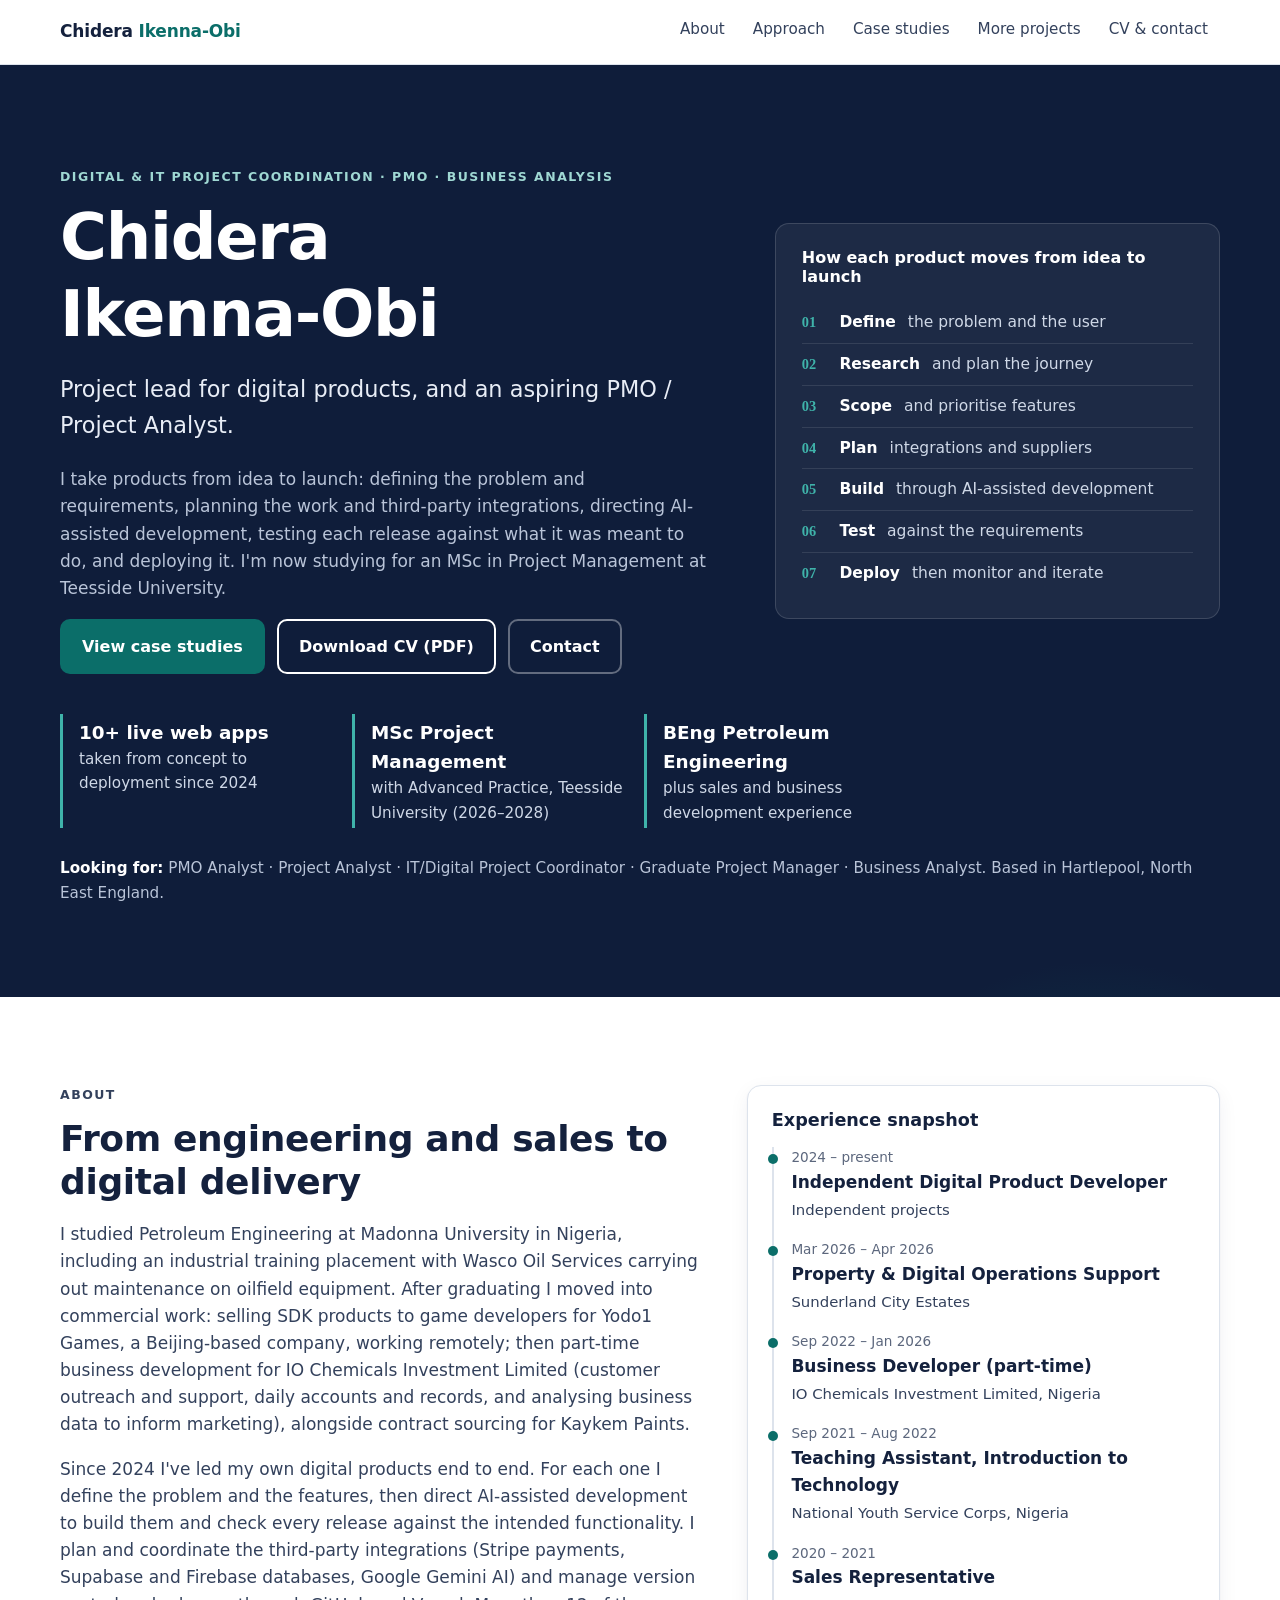
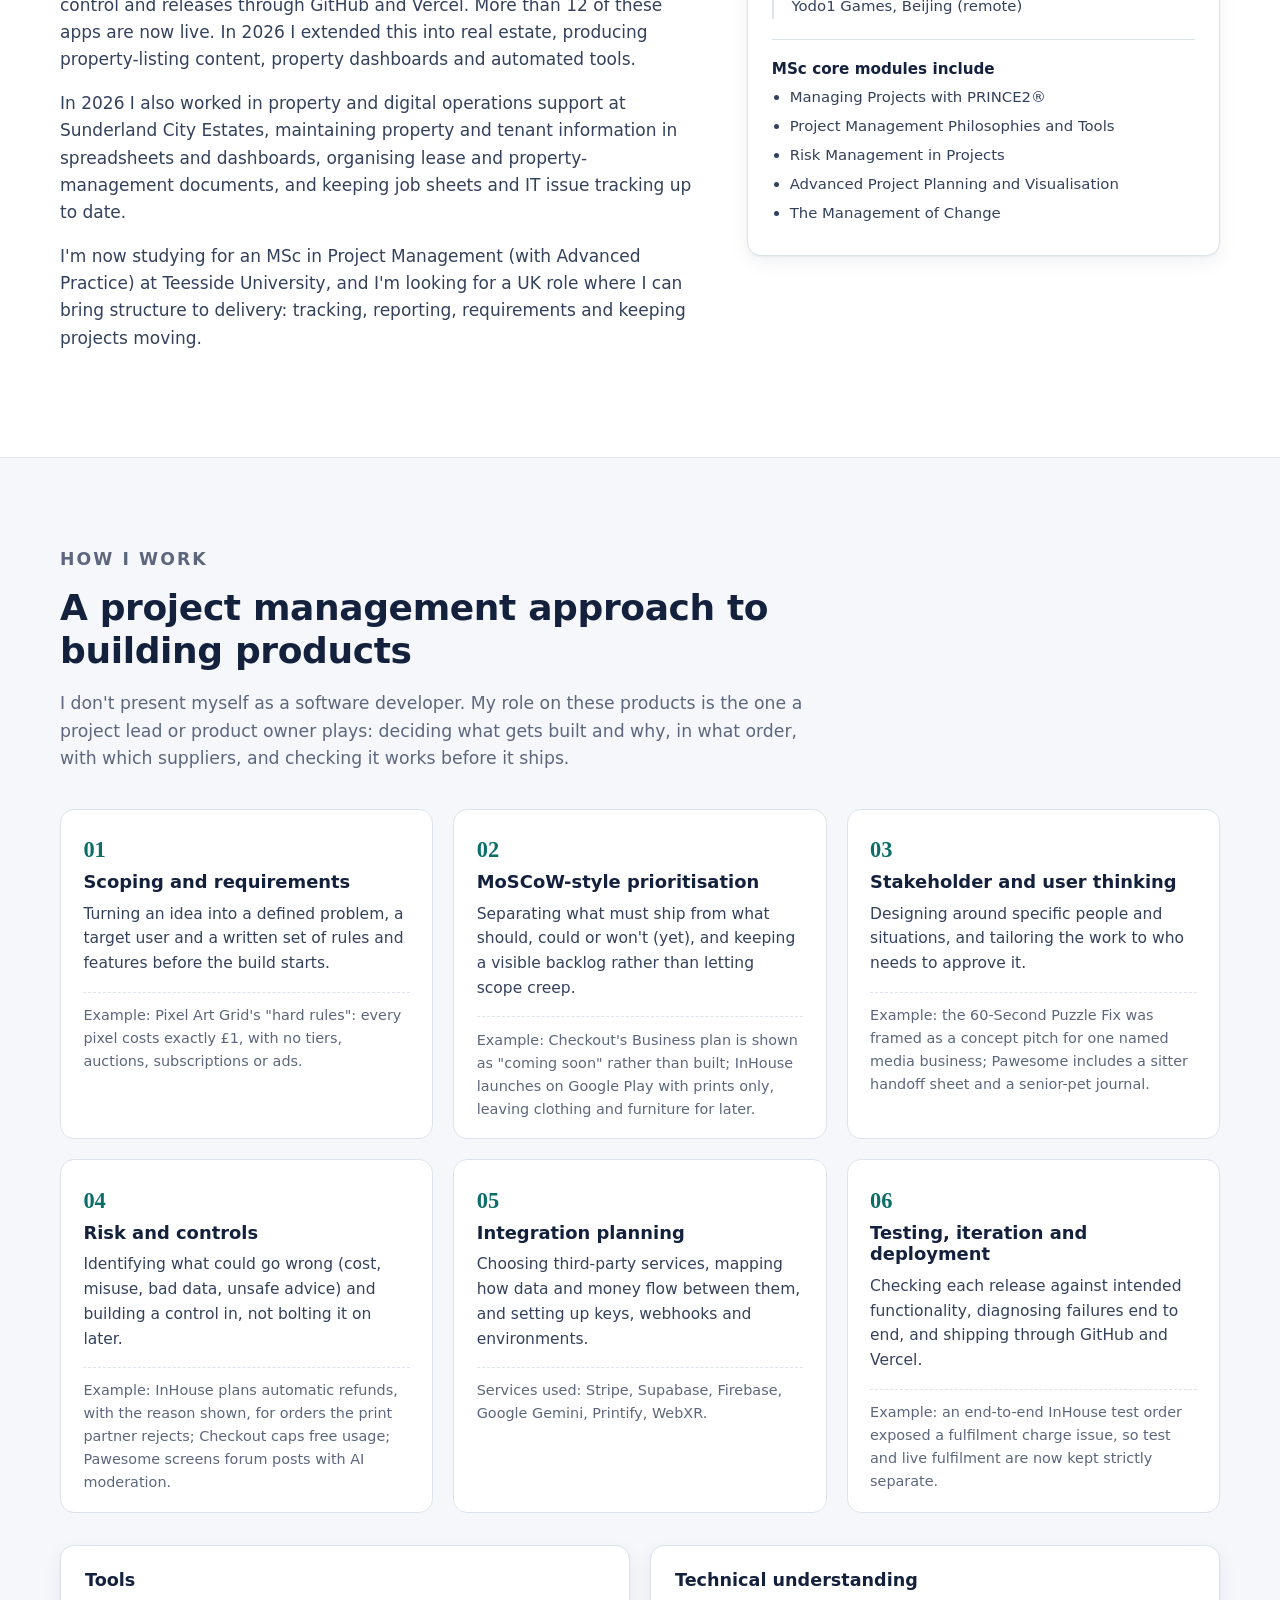
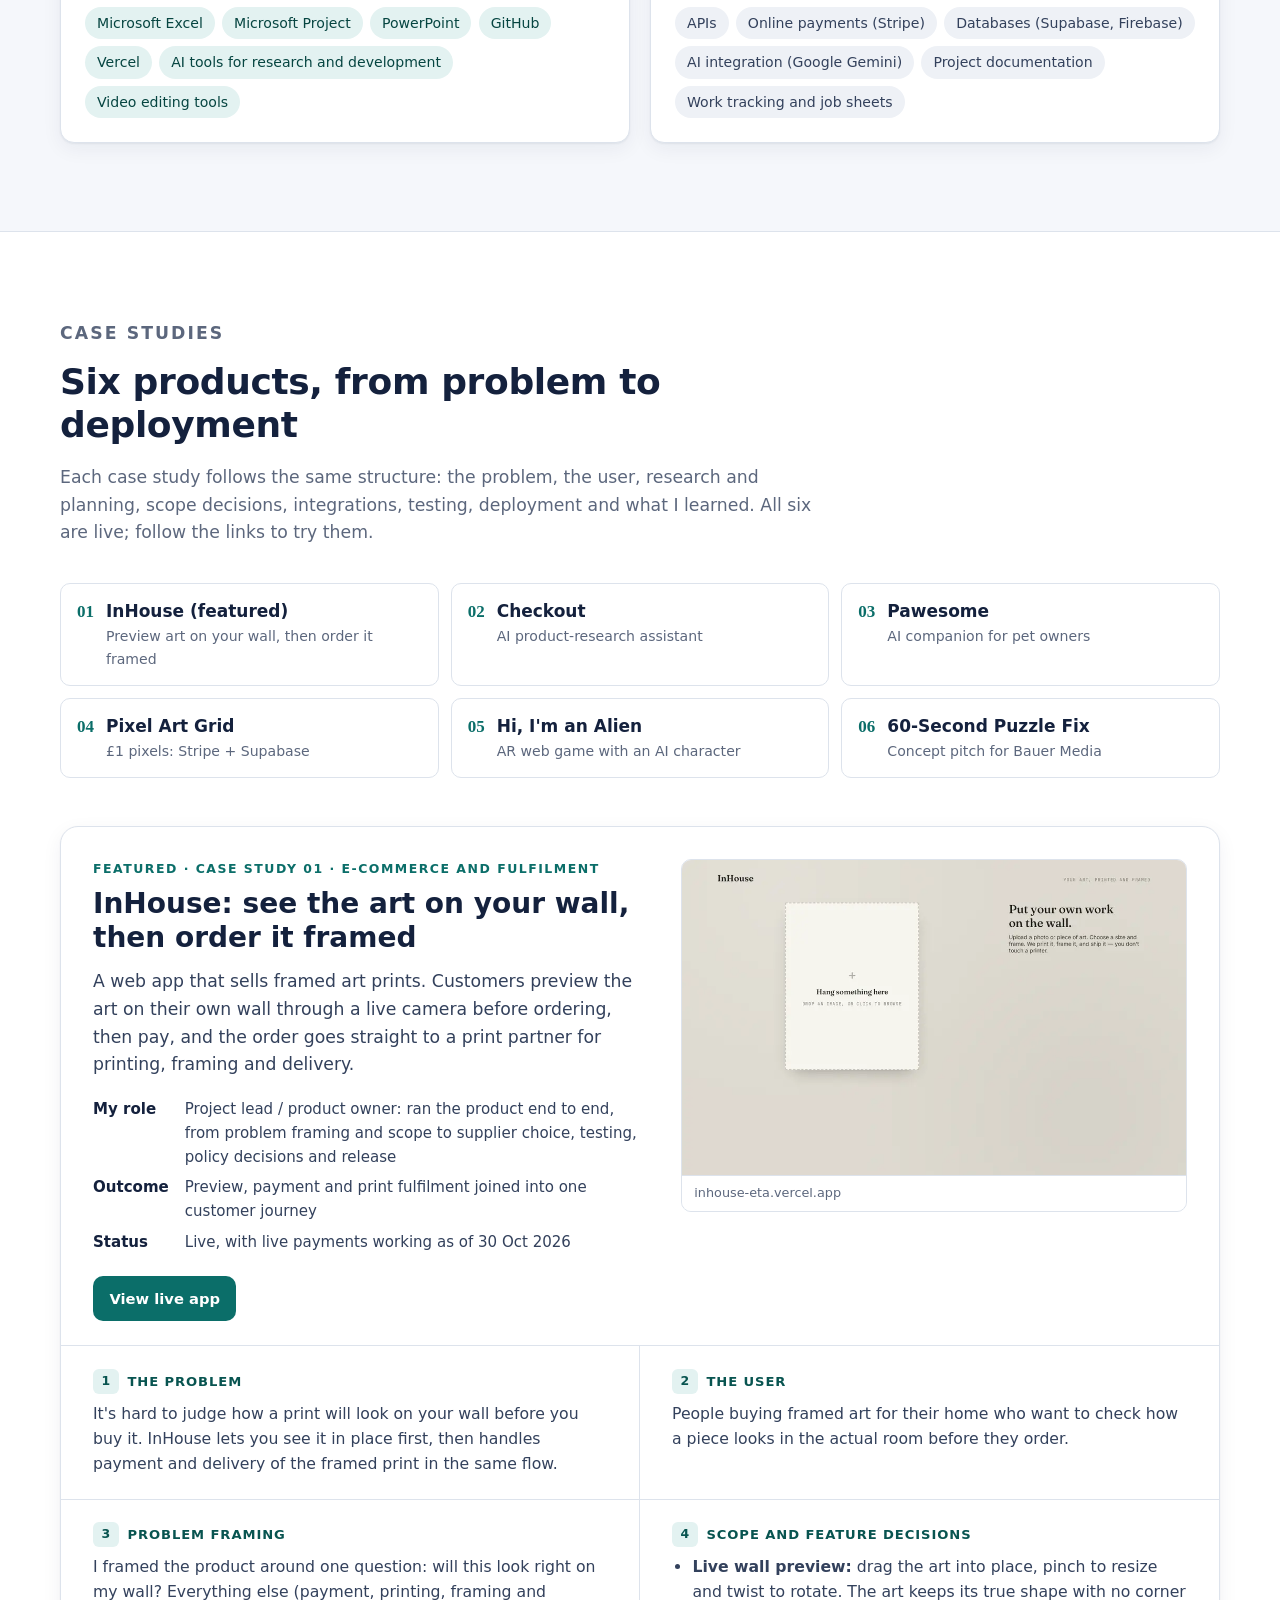
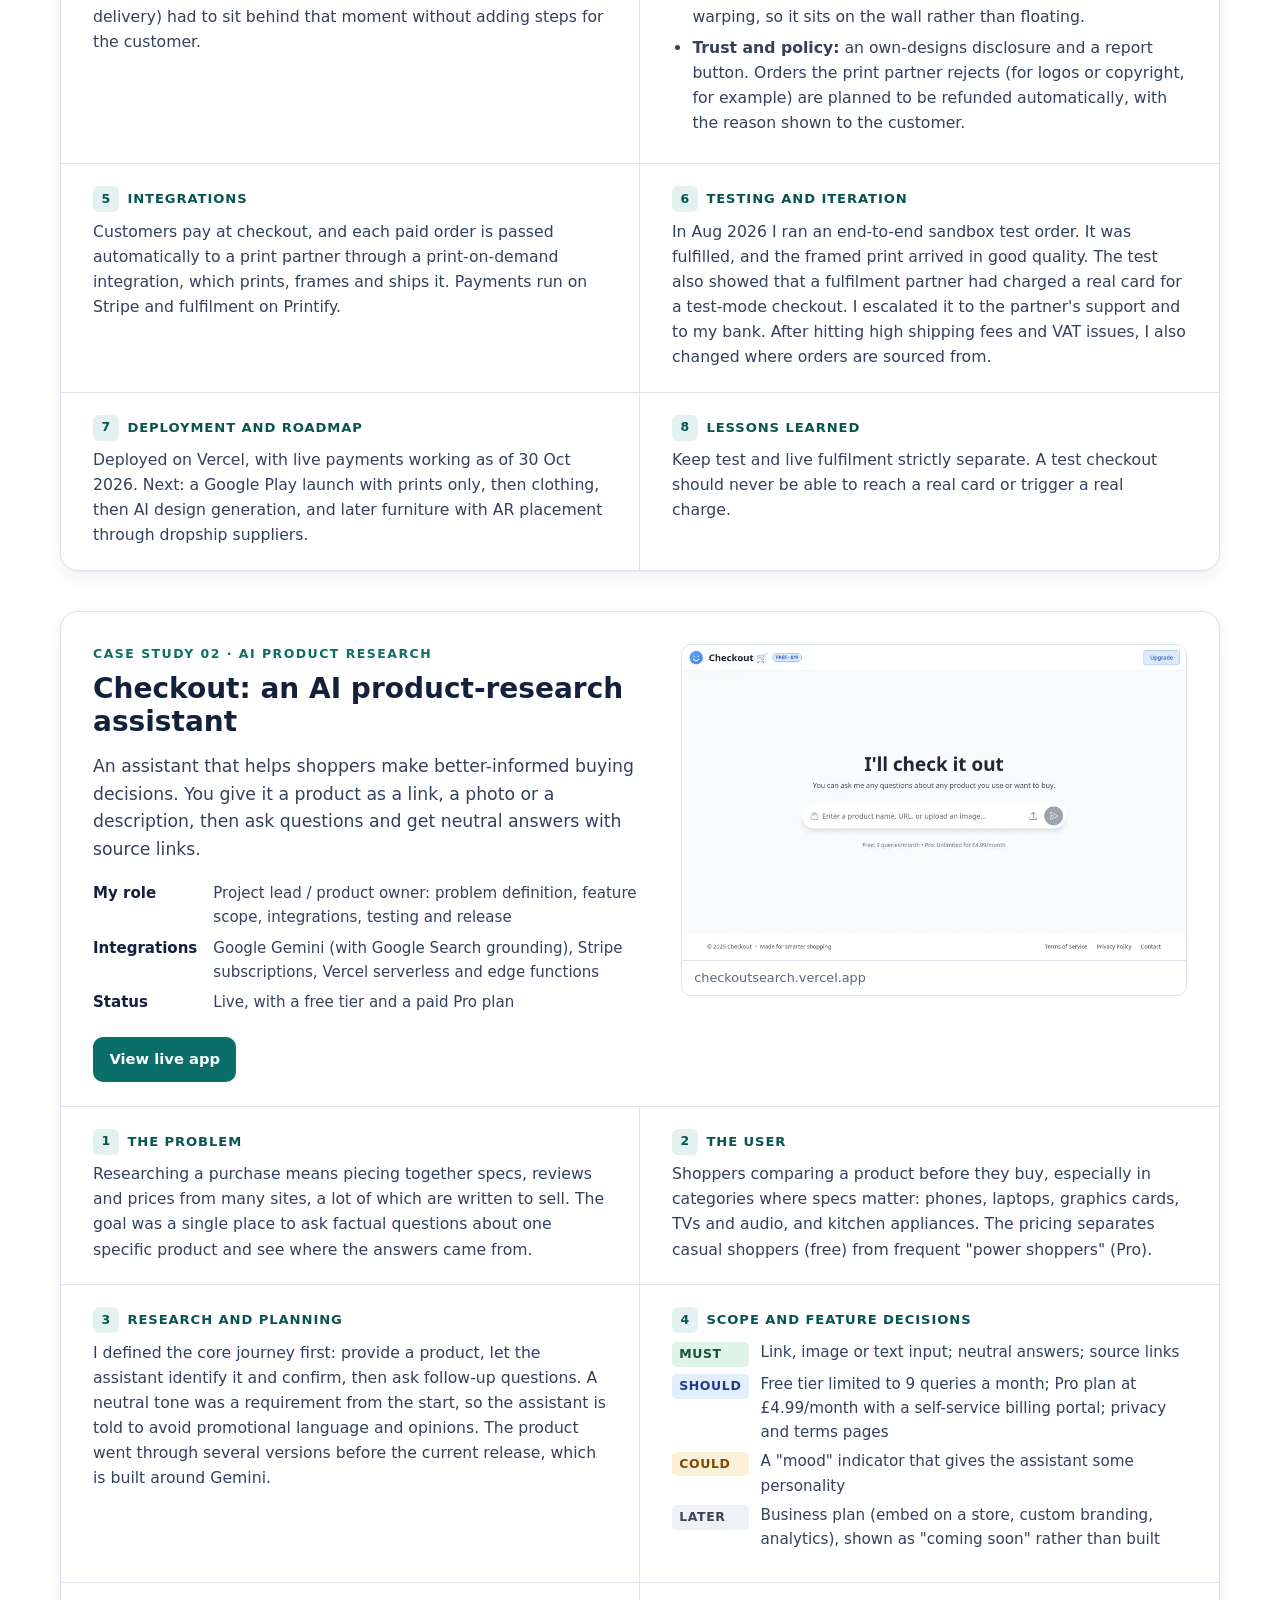
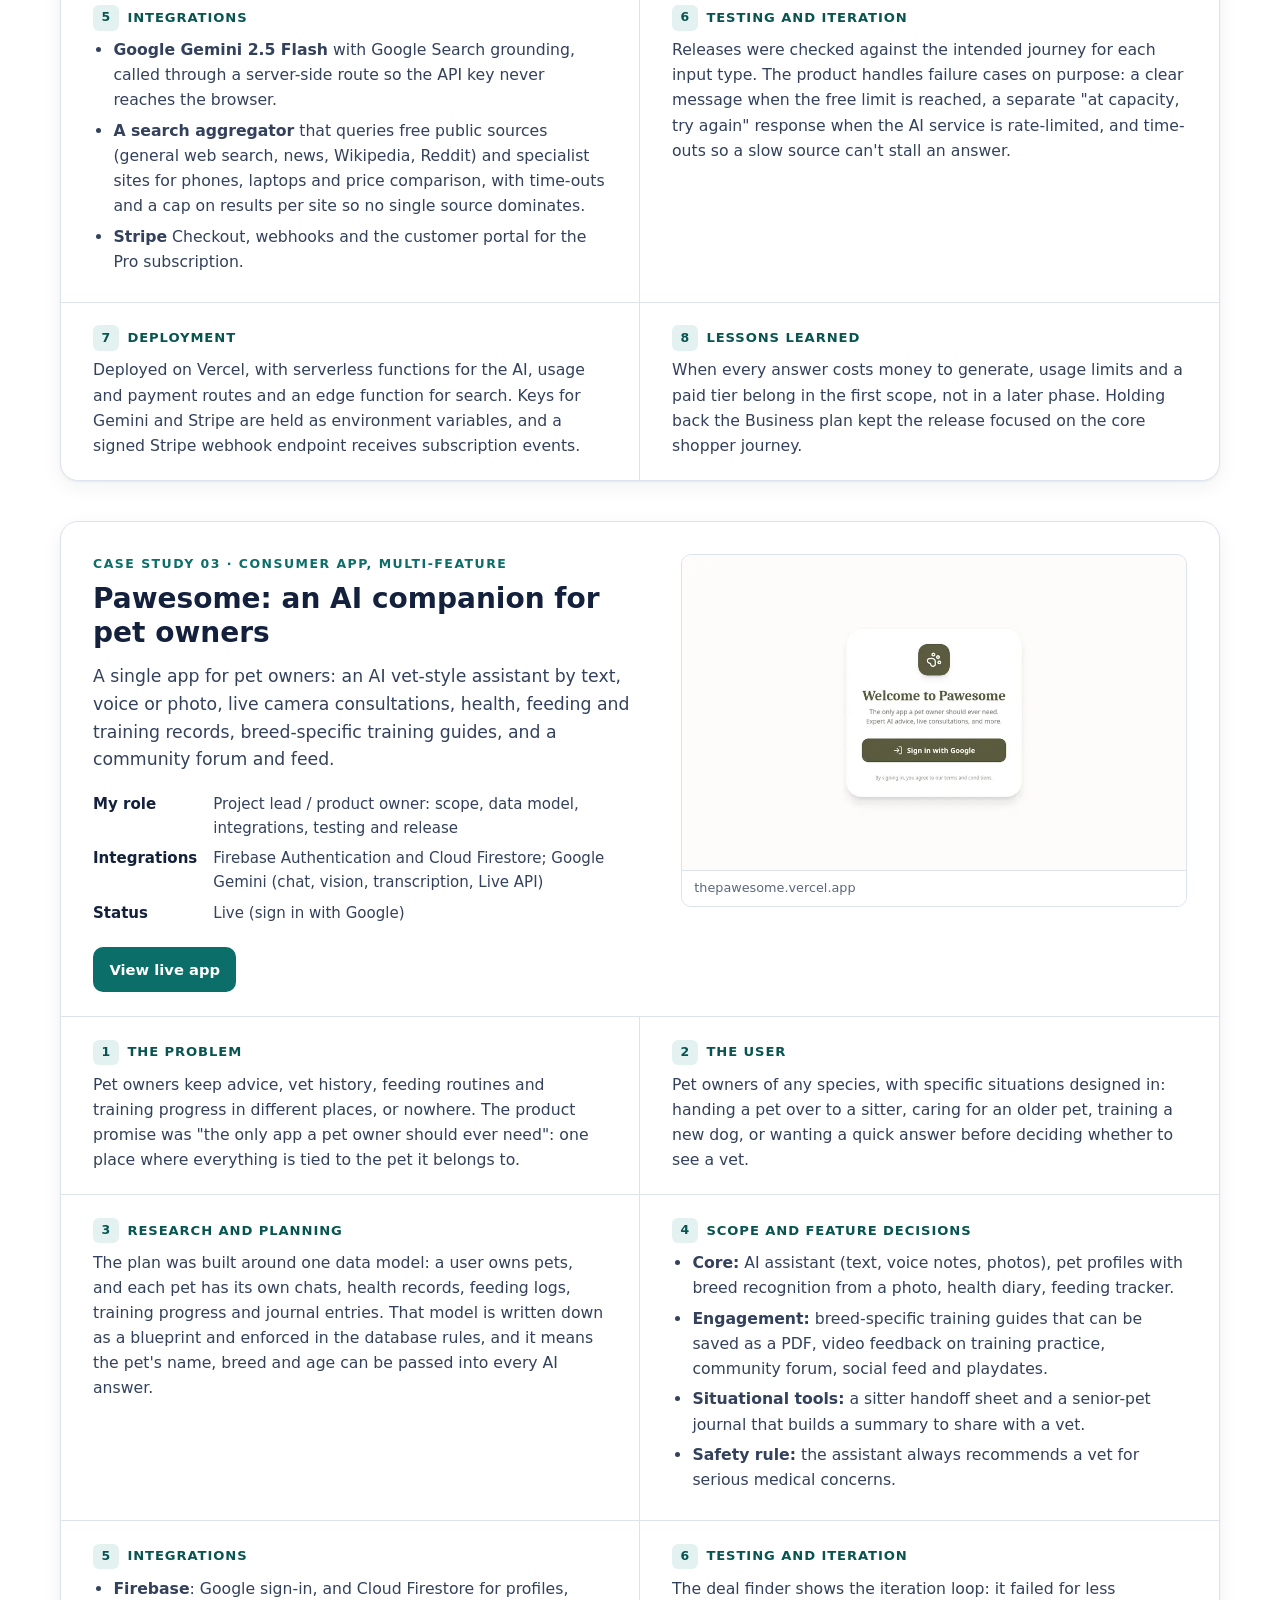
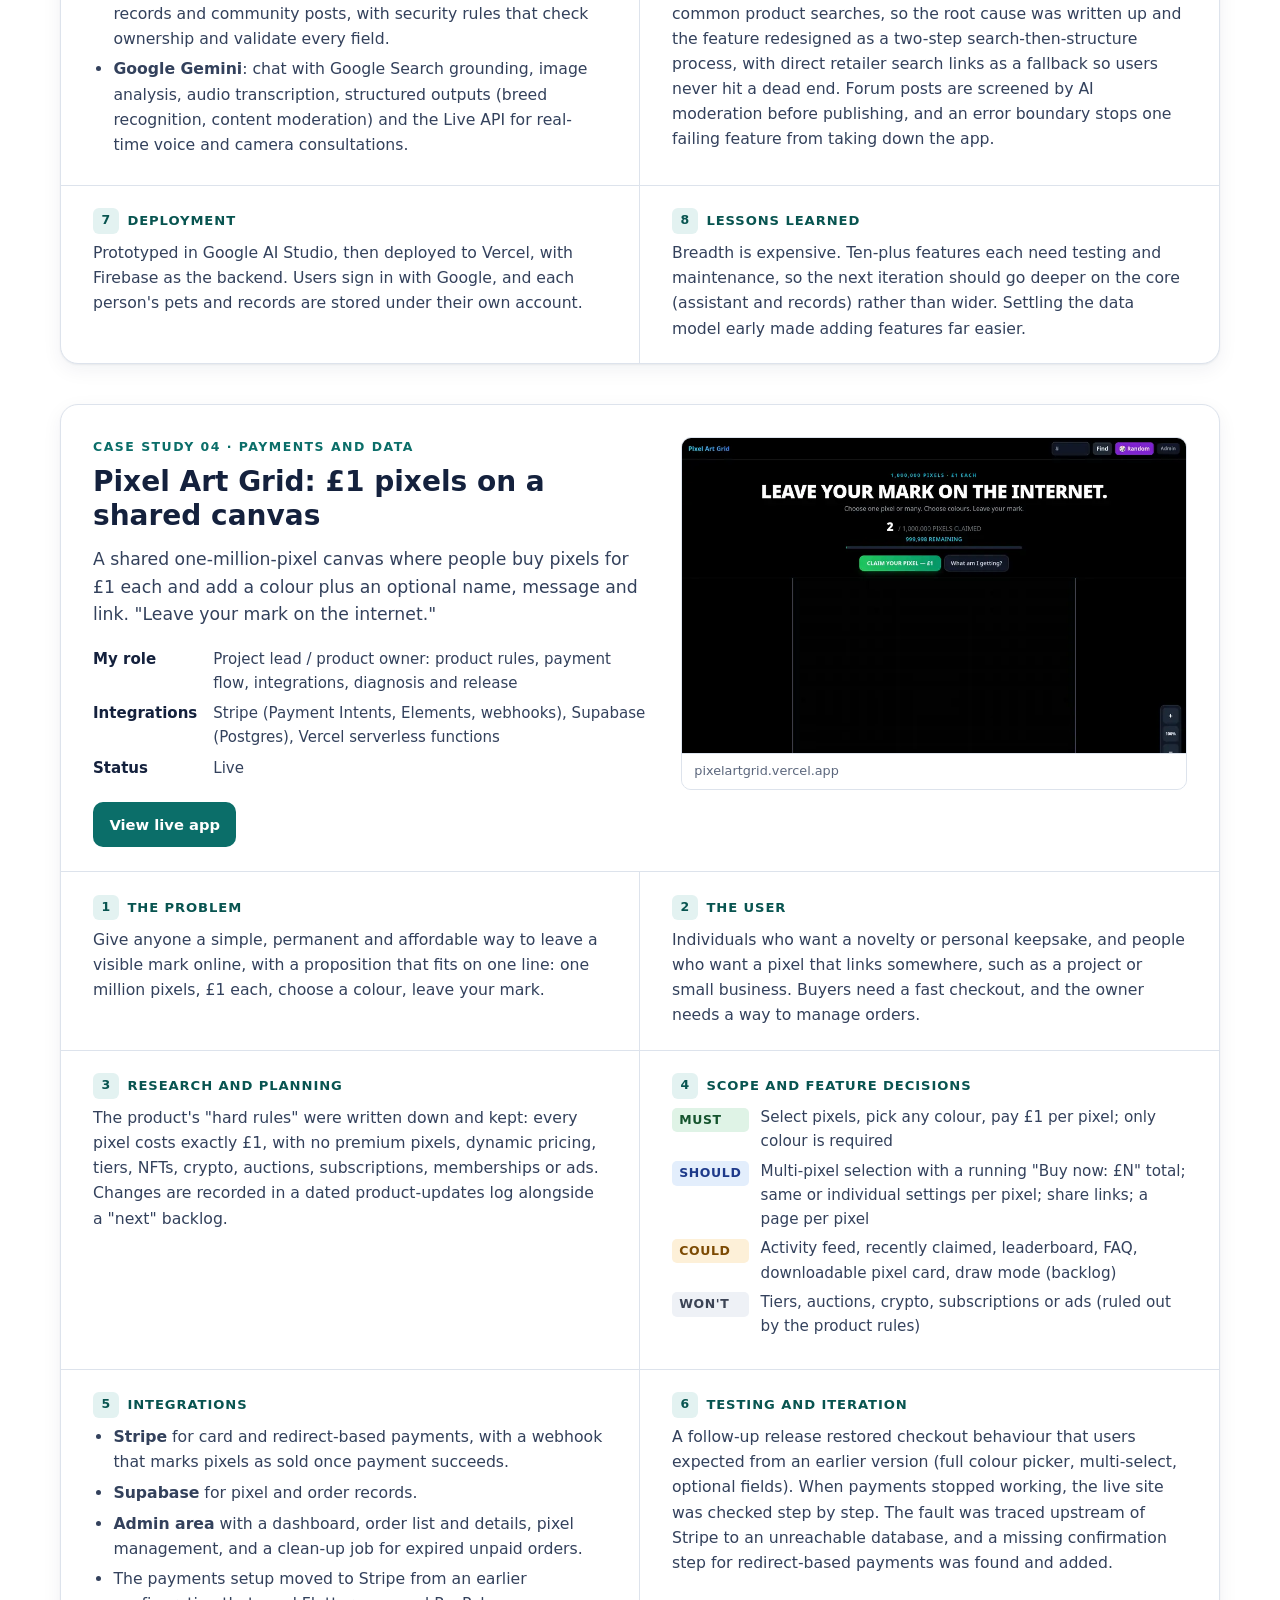
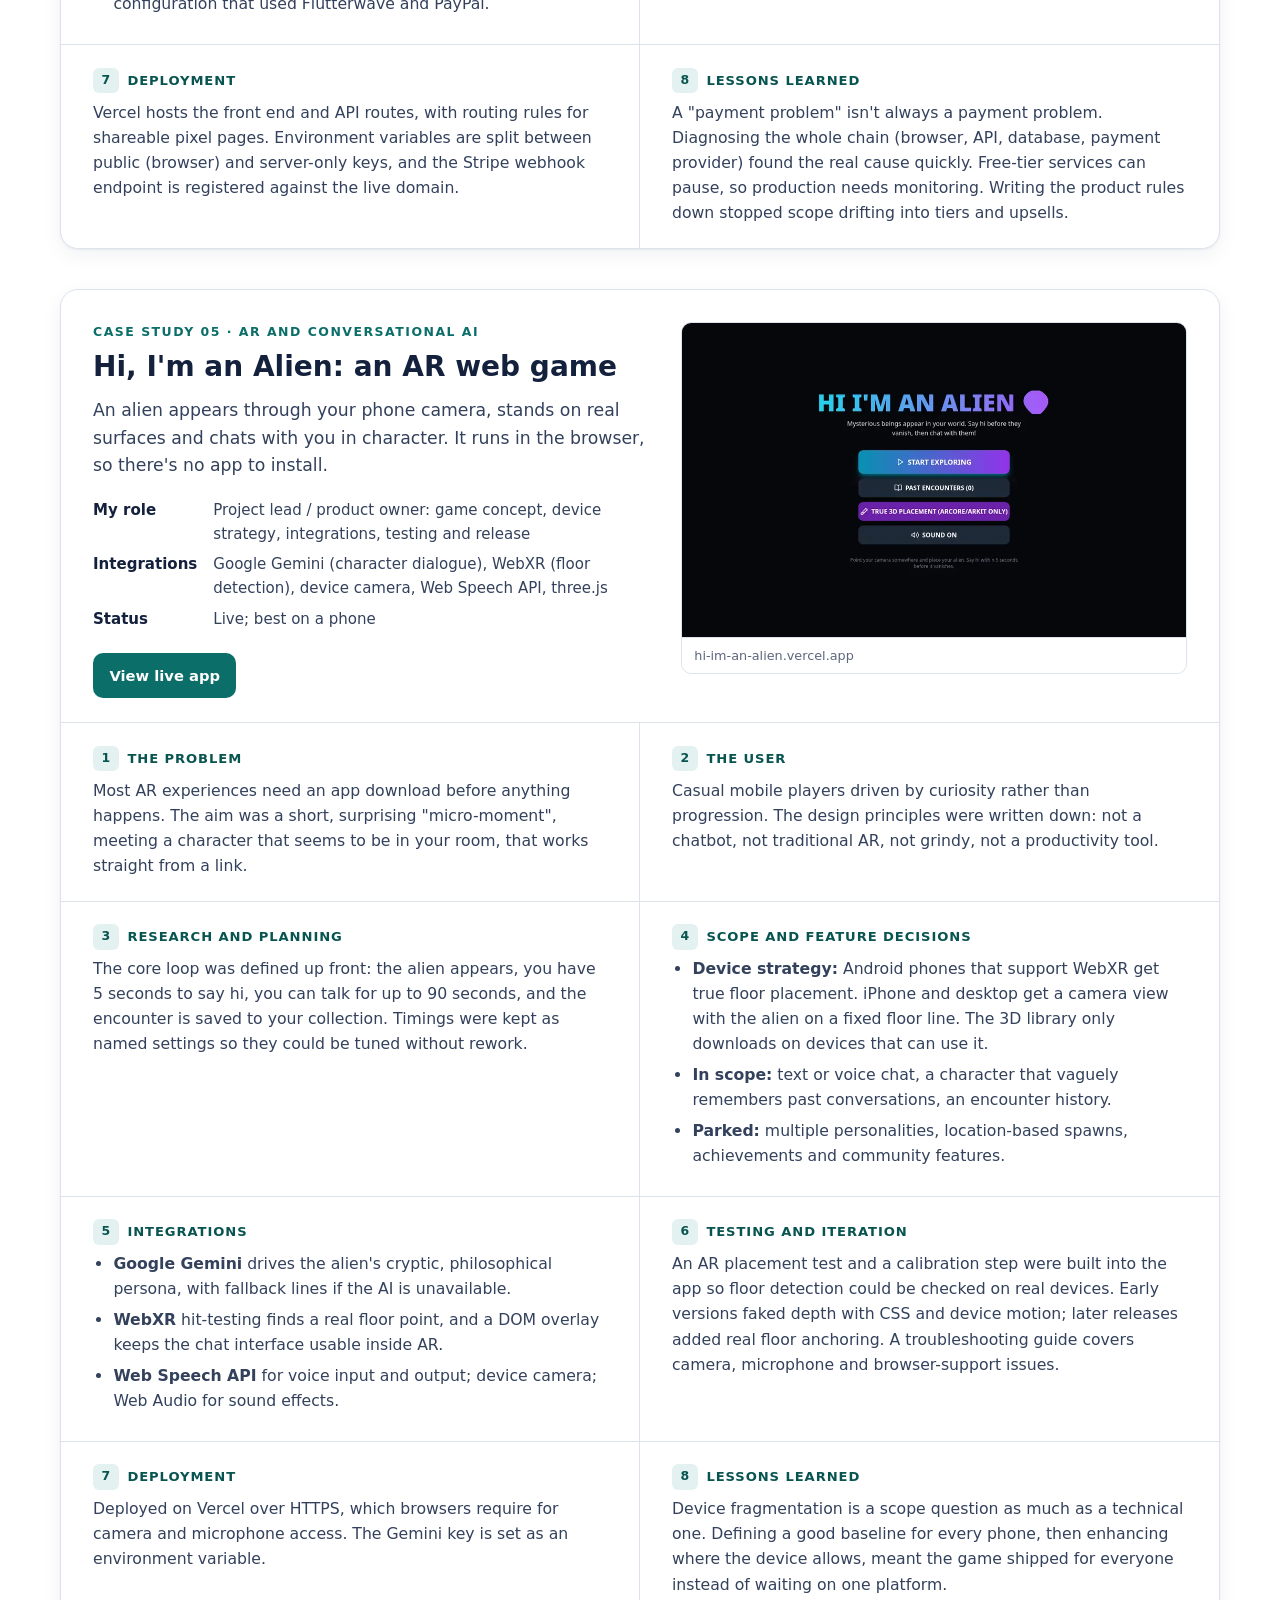
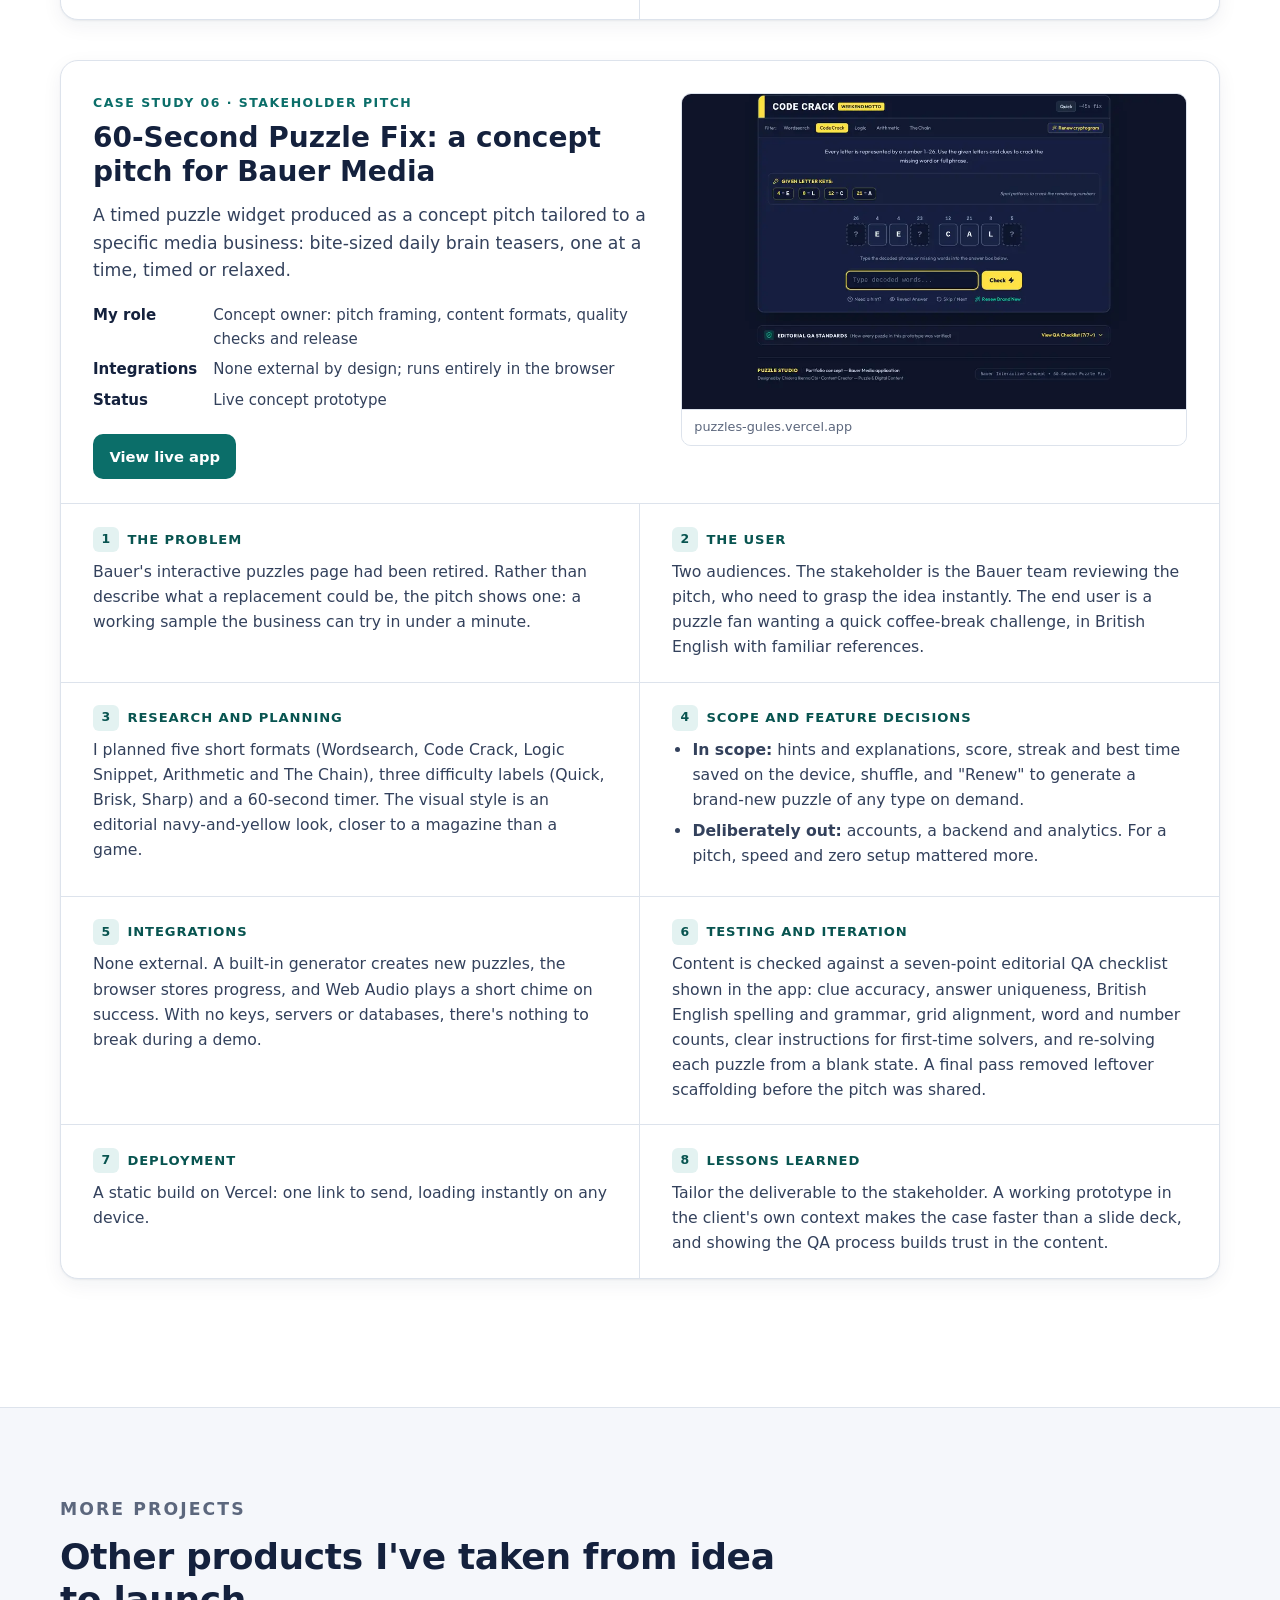
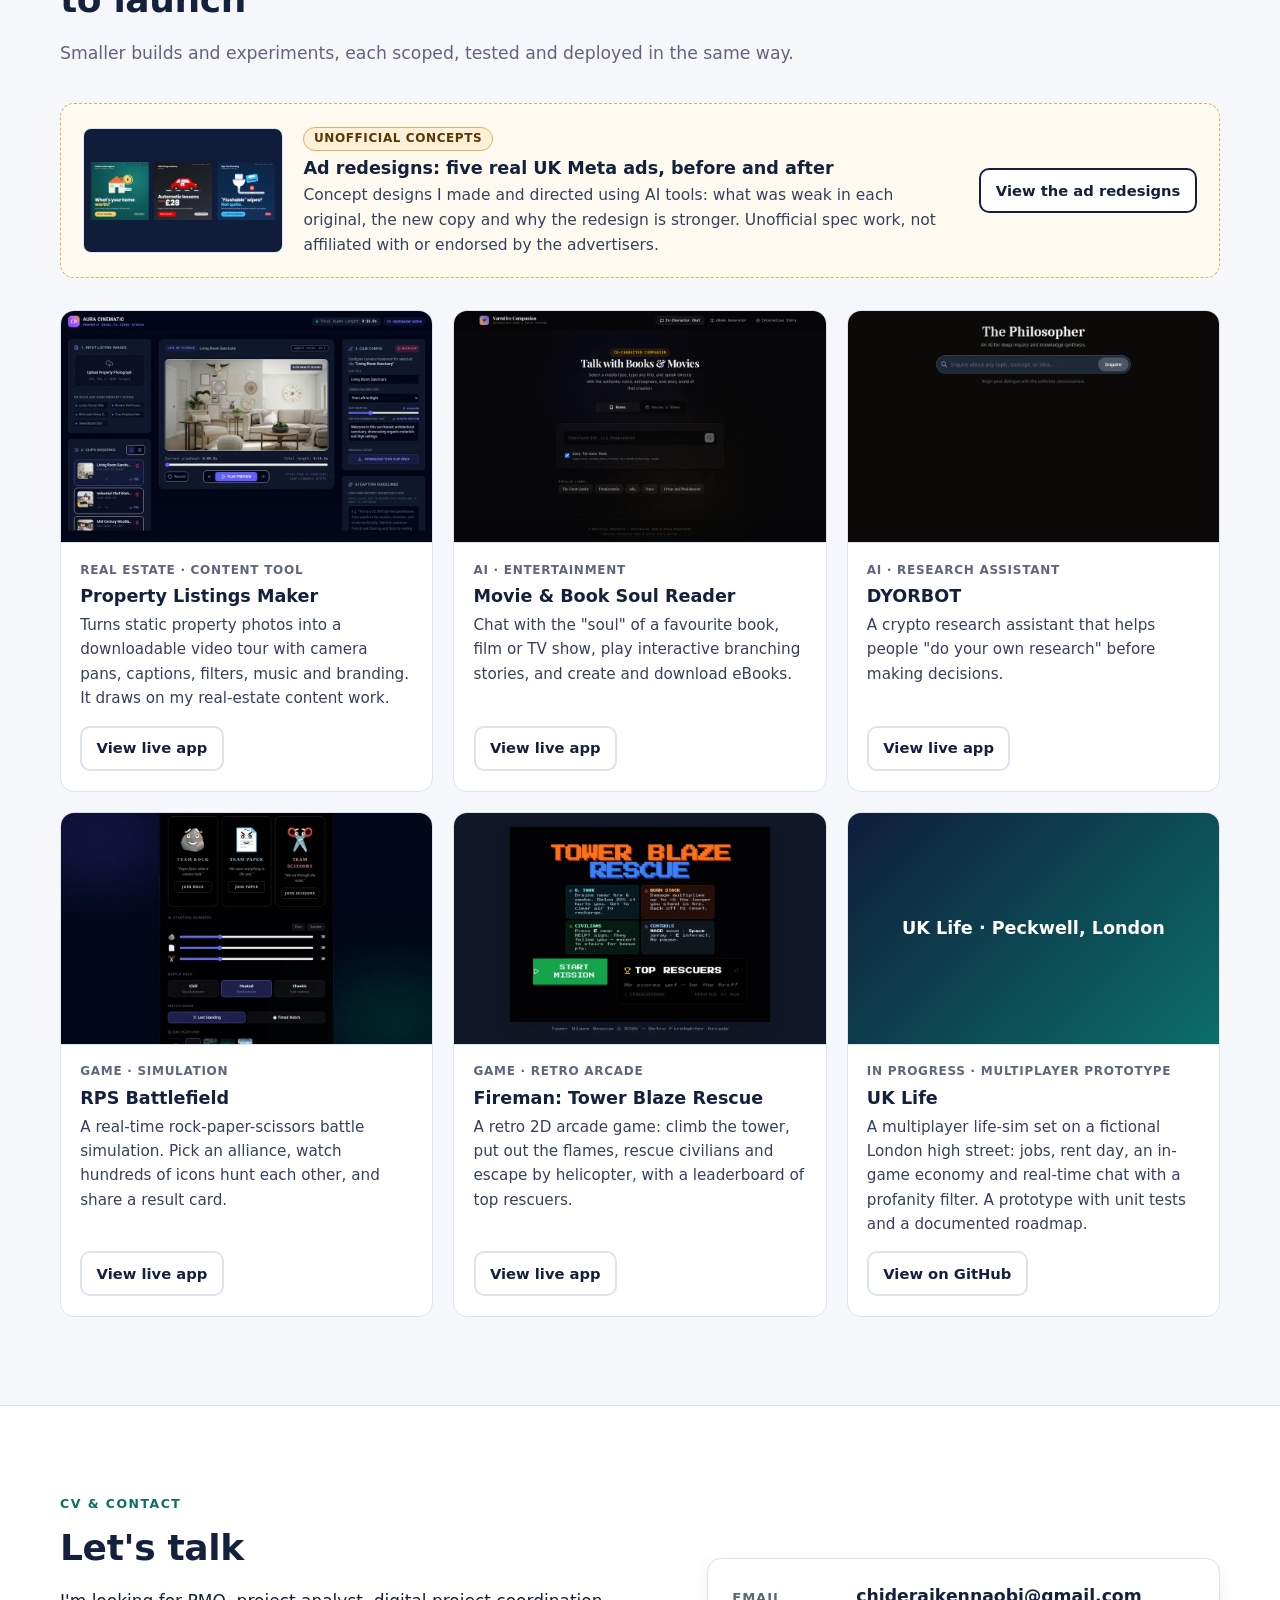
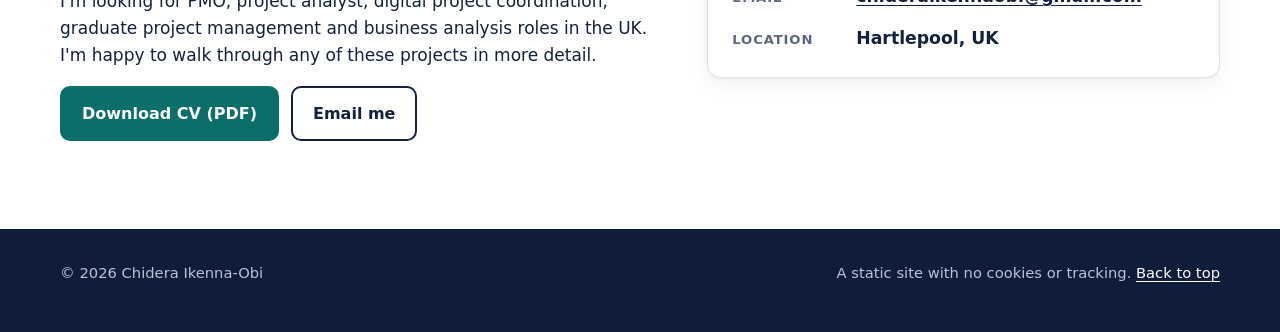
==== commit f65b09db: "Reword InHouse Approach examples to approved facts" ====
--- a/index.html
+++ b/index.html
@@ -122,7 +122,7 @@
             <span class="num" aria-hidden="true">02</span>
             <h3>MoSCoW-style prioritisation</h3>
             <p>Separating what must ship from what should, could or won't (yet), and keeping a visible backlog rather than letting scope creep.</p>
-            <p class="evidence">Example: Checkout's Business plan is shown as "coming soon" rather than built; InHouse documents what is done and what is still a placeholder.</p>
+            <p class="evidence">Example: Checkout's Business plan is shown as "coming soon" rather than built; InHouse launches on Google Play with prints only, leaving clothing and furniture for later.</p>
           </article>
           <article class="approach-card">
             <span class="num" aria-hidden="true">03</span>
@@ -134,7 +134,7 @@
             <span class="num" aria-hidden="true">04</span>
             <h3>Risk and controls</h3>
             <p>Identifying what could go wrong (cost, misuse, bad data, unsafe advice) and building a control in, not bolting it on later.</p>
-            <p class="evidence">Example: InHouse recalculates every price on the server; Checkout caps free usage; Pawesome screens forum posts with AI moderation.</p>
+            <p class="evidence">Example: InHouse plans automatic refunds, with the reason shown, for orders the print partner rejects; Checkout caps free usage; Pawesome screens forum posts with AI moderation.</p>
           </article>
           <article class="approach-card">
             <span class="num" aria-hidden="true">05</span>
@@ -146,7 +146,7 @@
             <span class="num" aria-hidden="true">06</span>
             <h3>Testing, iteration and deployment</h3>
             <p>Checking each release against intended functionality, diagnosing failures end to end, and shipping through GitHub and Vercel.</p>
-            <p class="evidence">Example: InHouse pricing was recalibrated after real test orders showed large-print shipping was far higher than a simple ratio assumed.</p>
+            <p class="evidence">Example: an end-to-end InHouse test order exposed a fulfilment charge issue, so test and live fulfilment are now kept strictly separate.</p>
           </article>
         </div>
         <div class="tools">
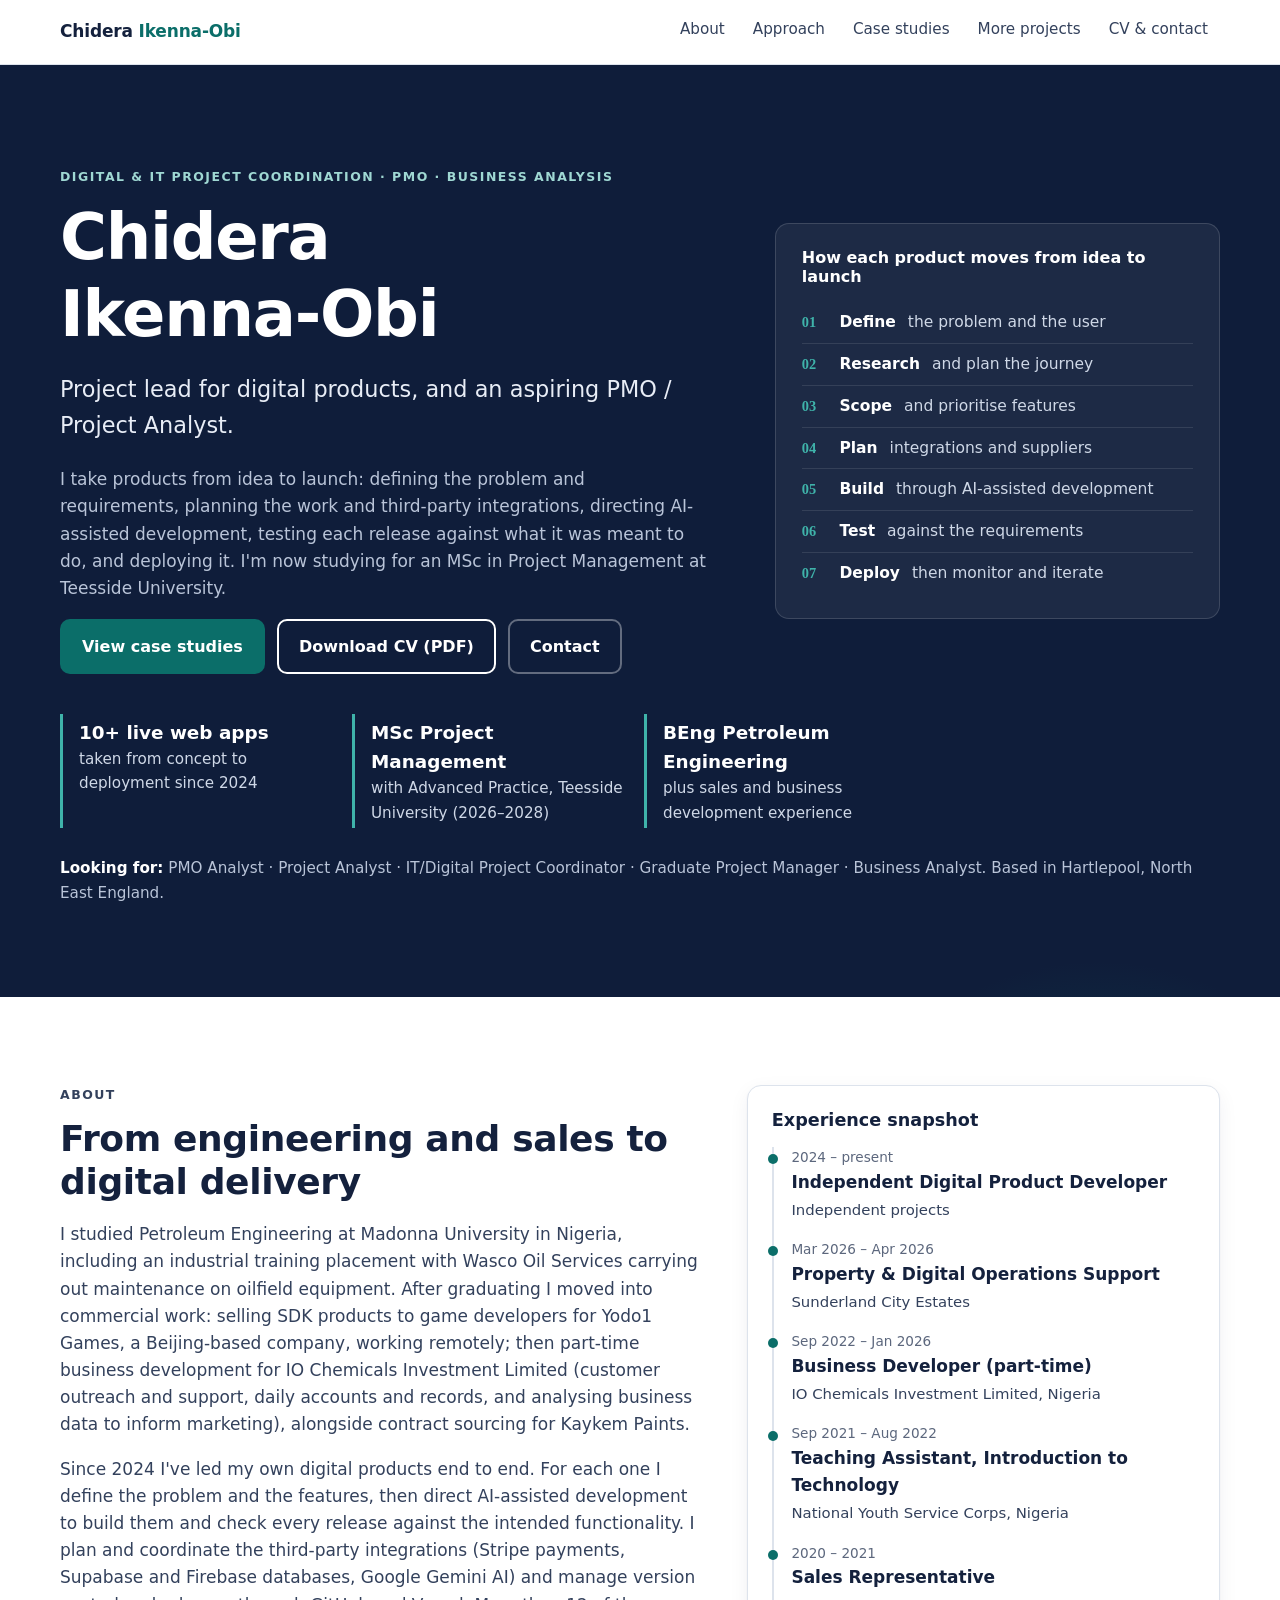
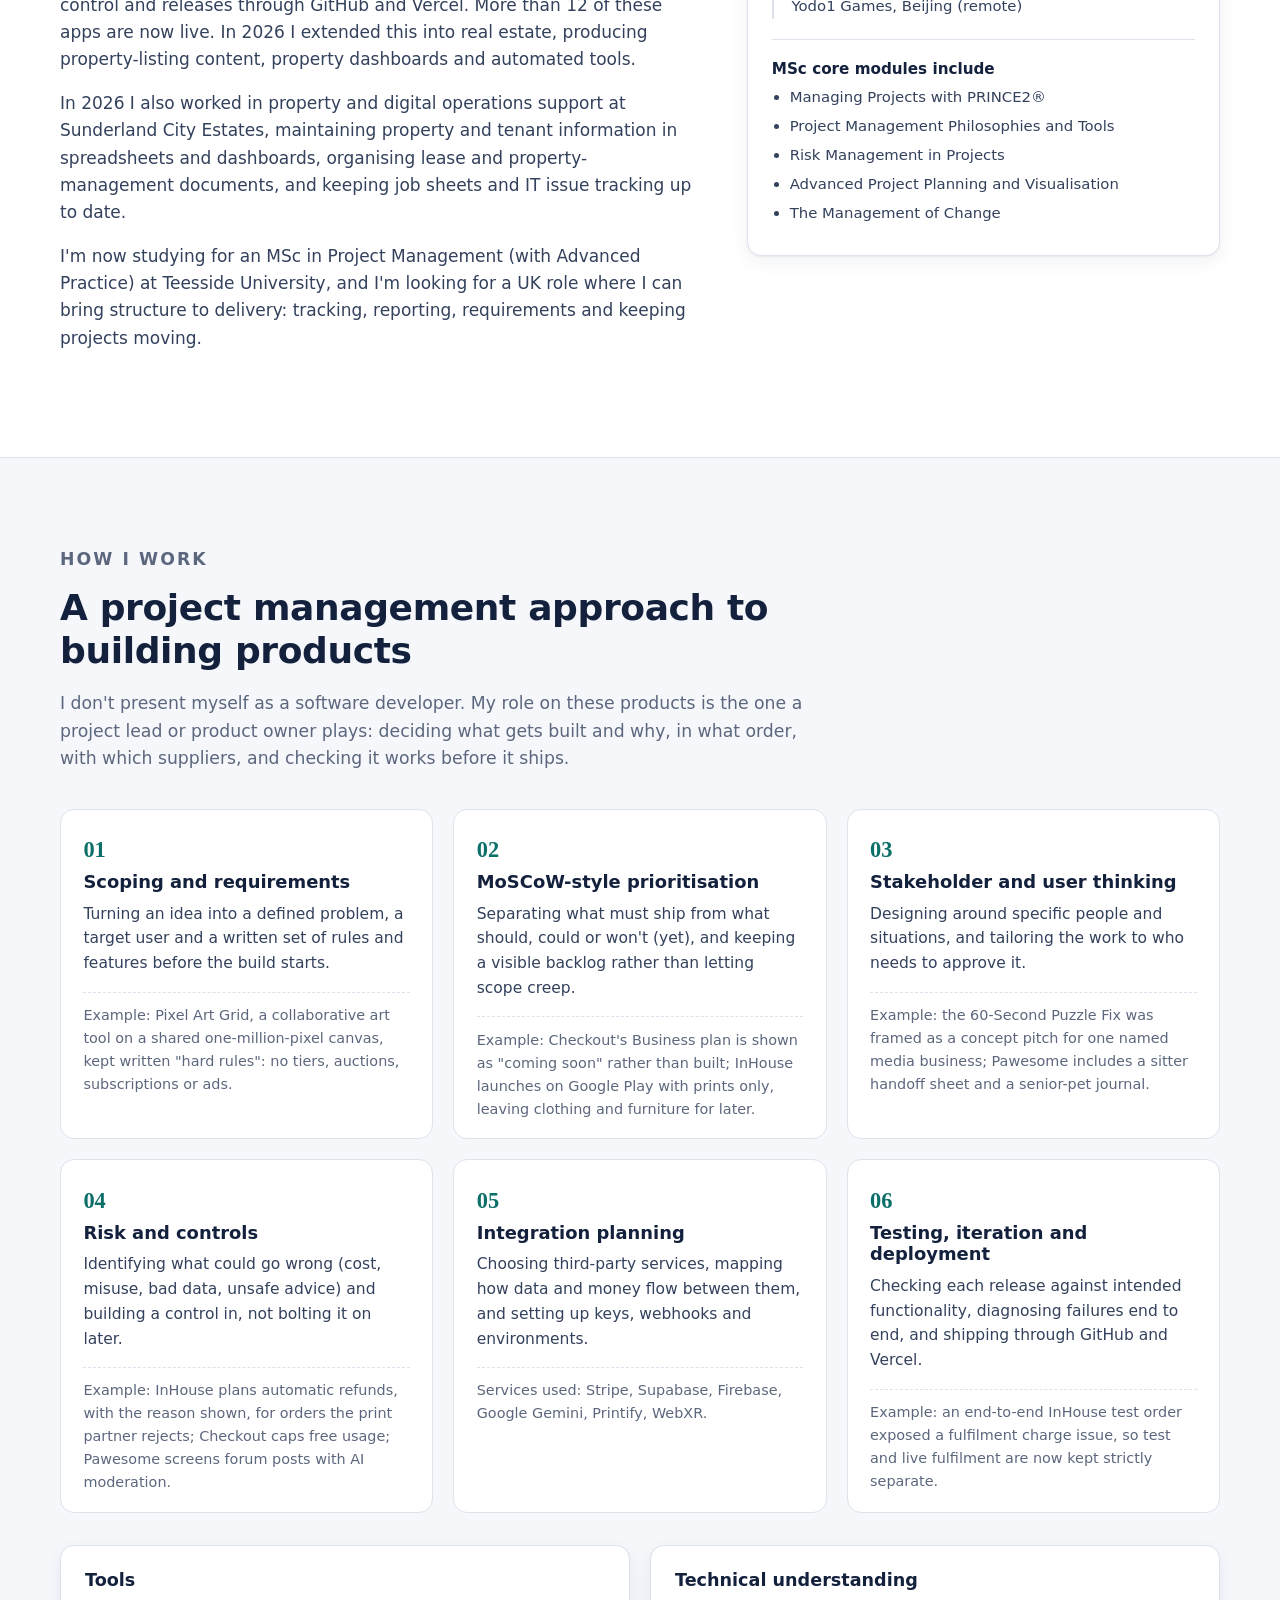
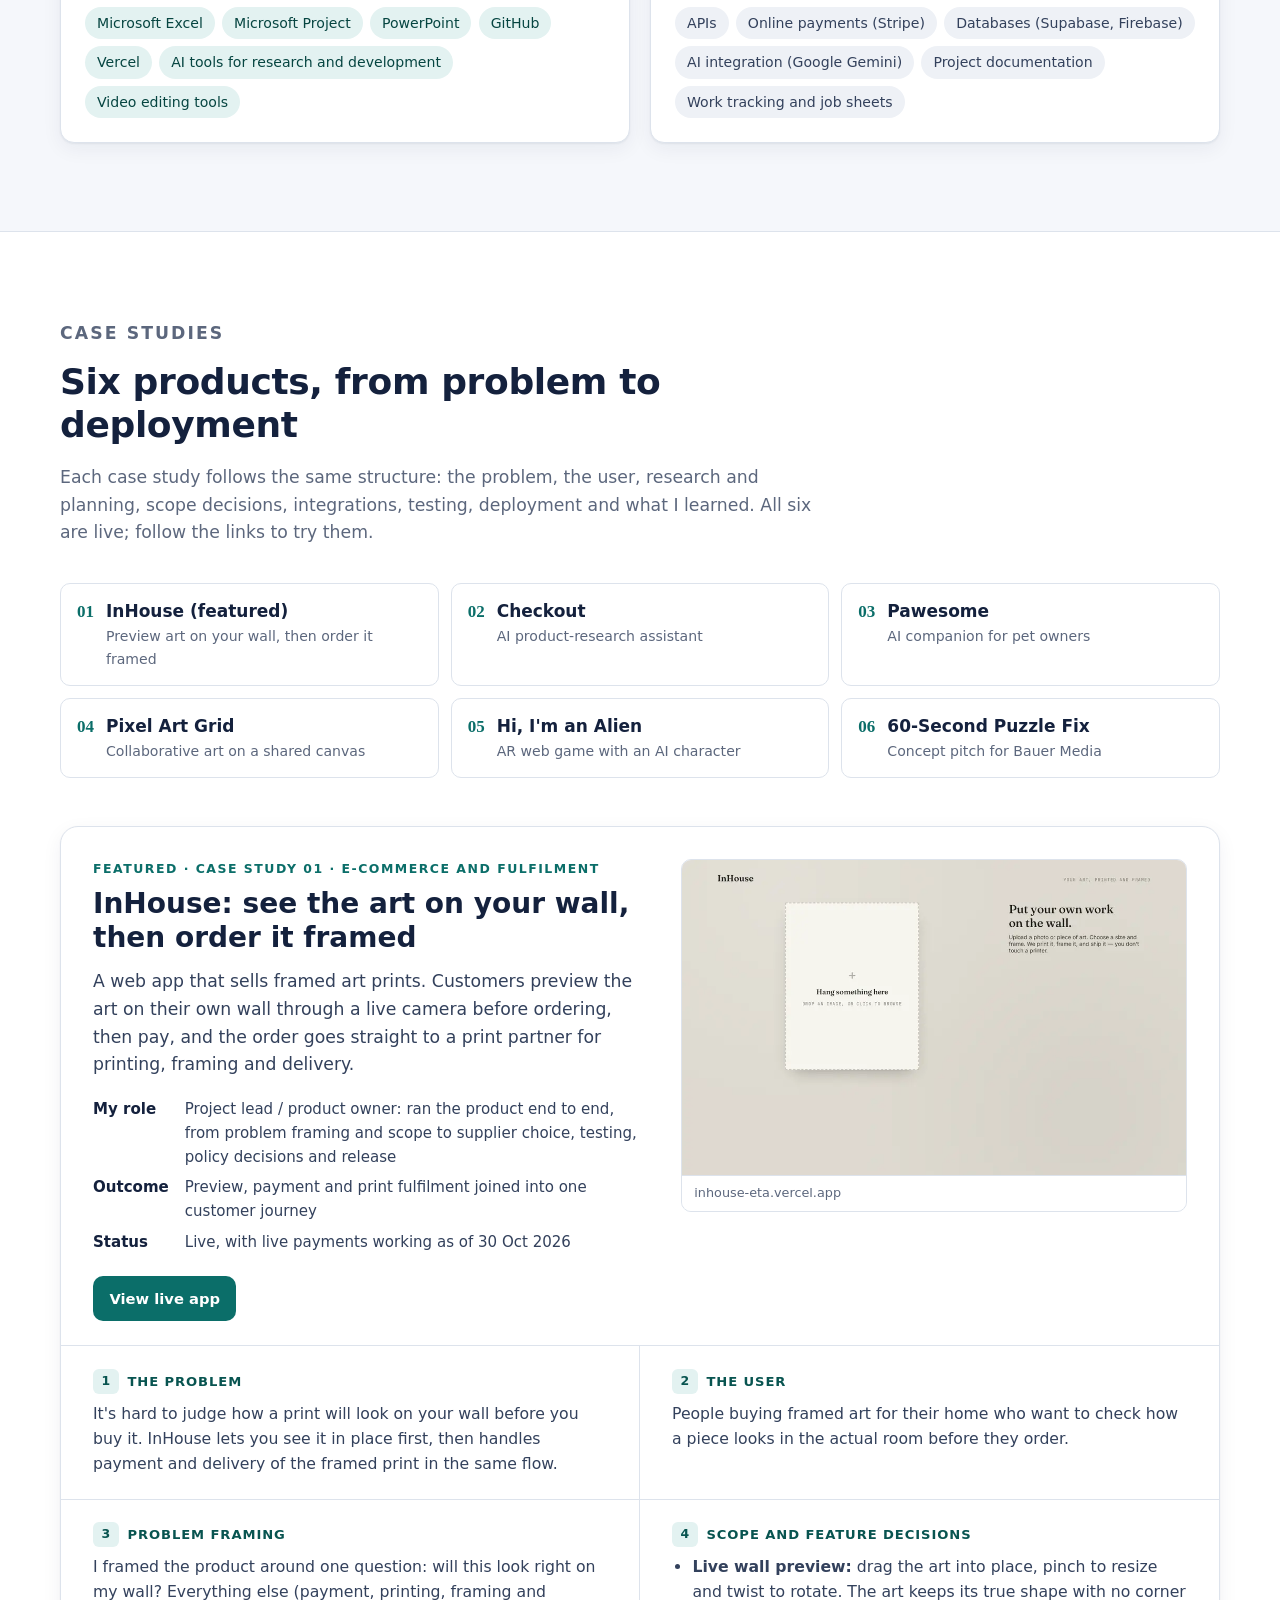
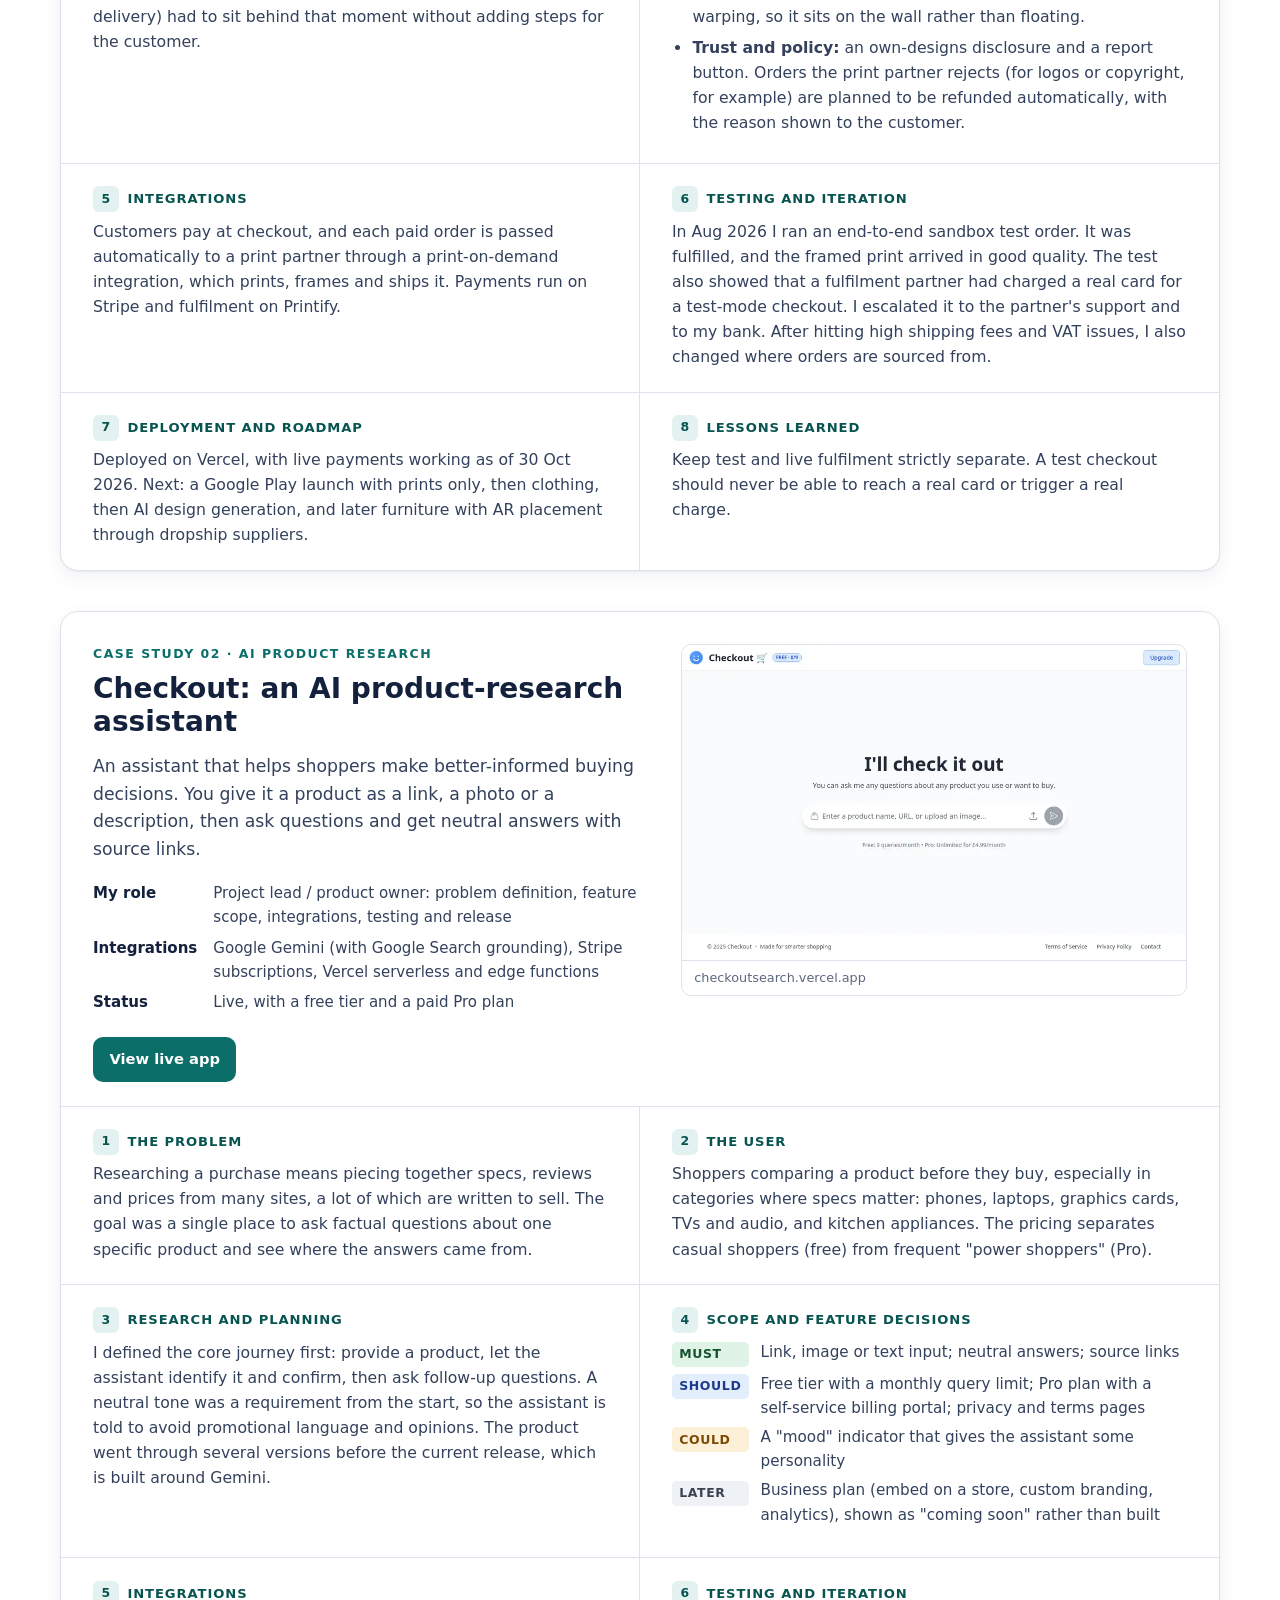
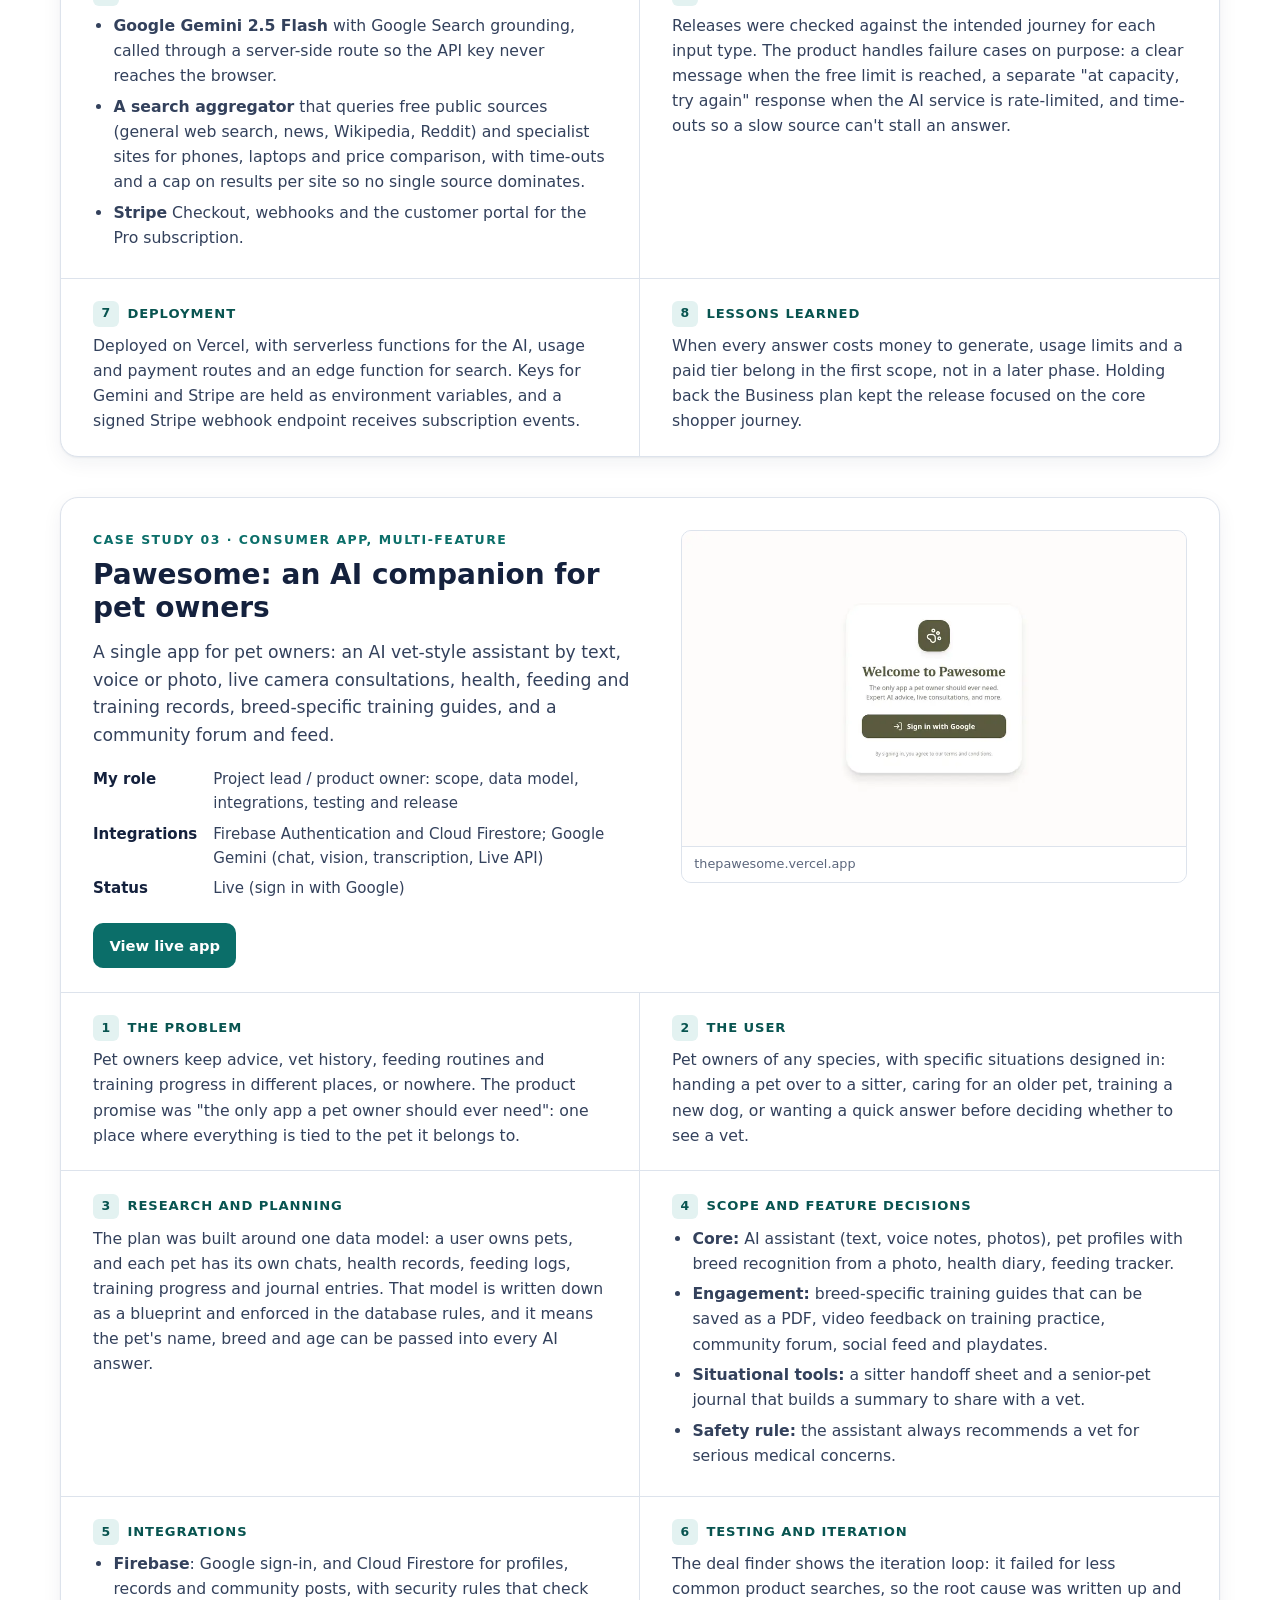
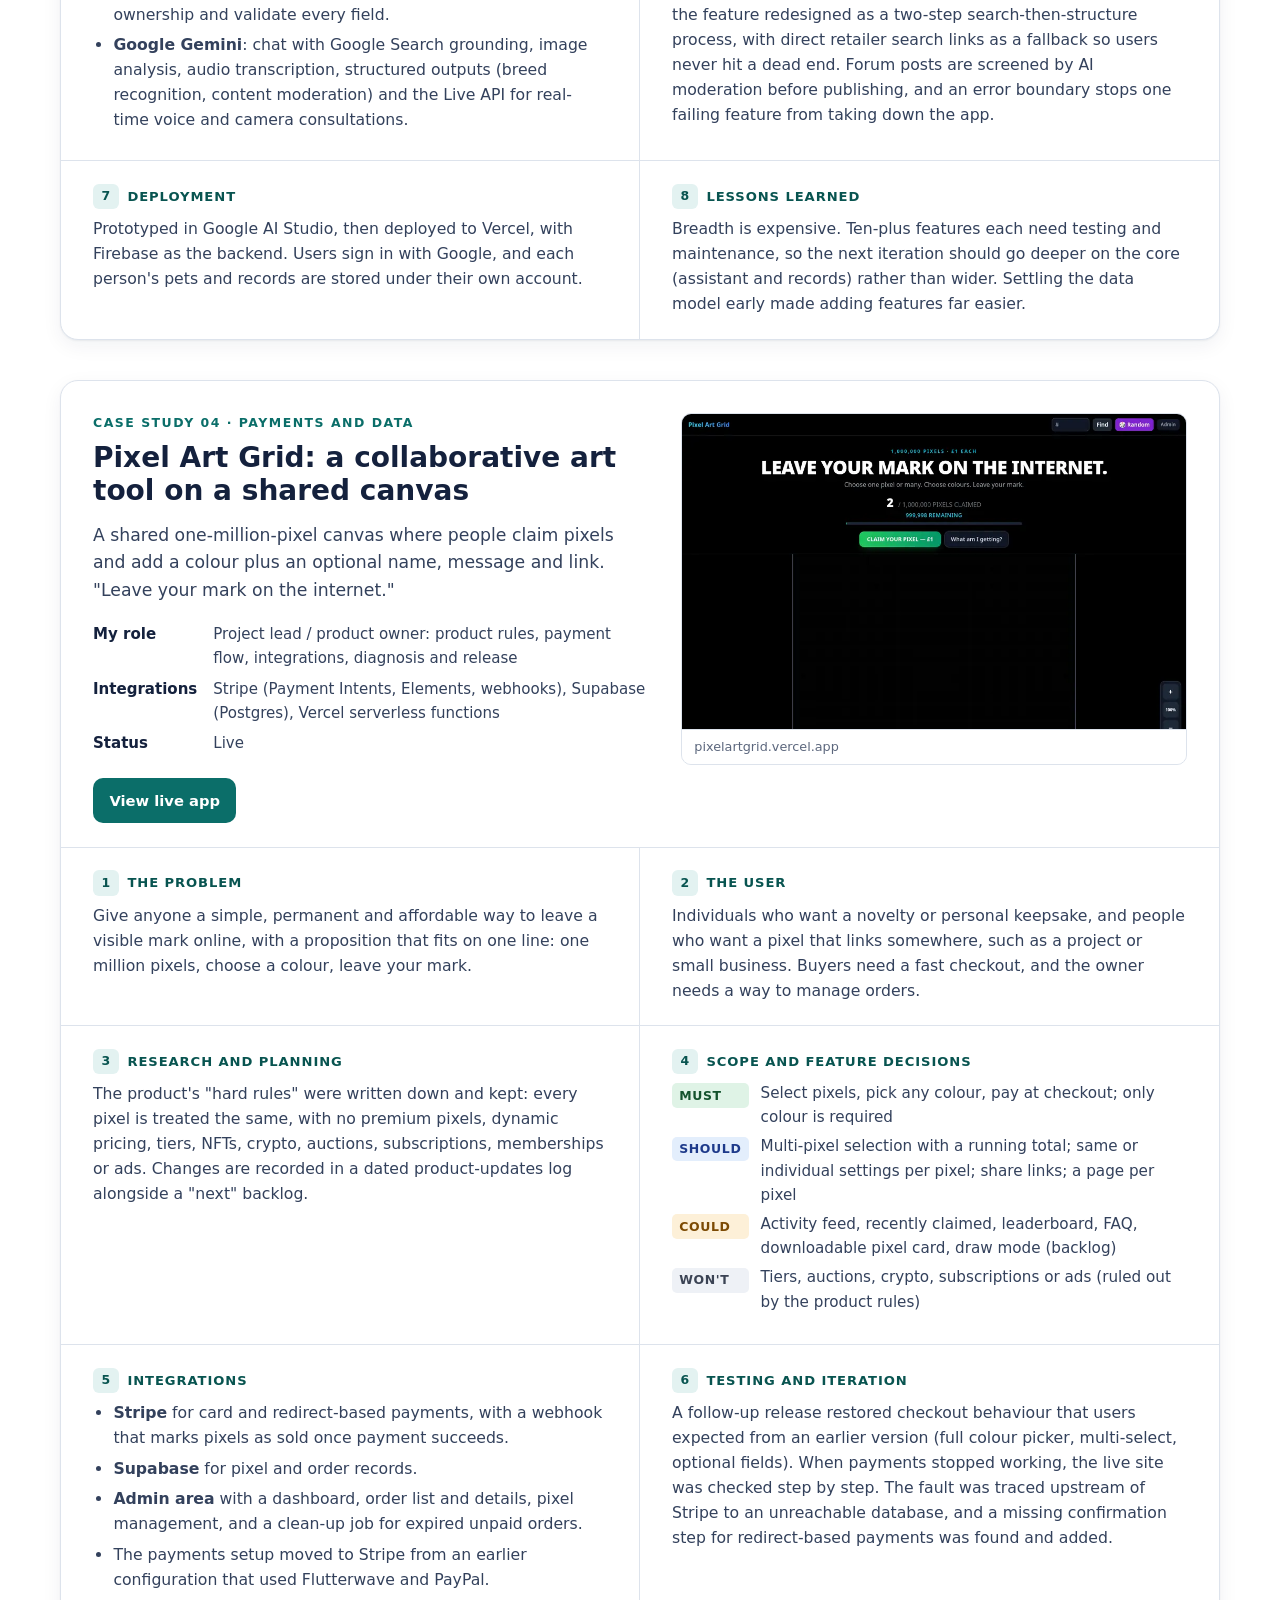
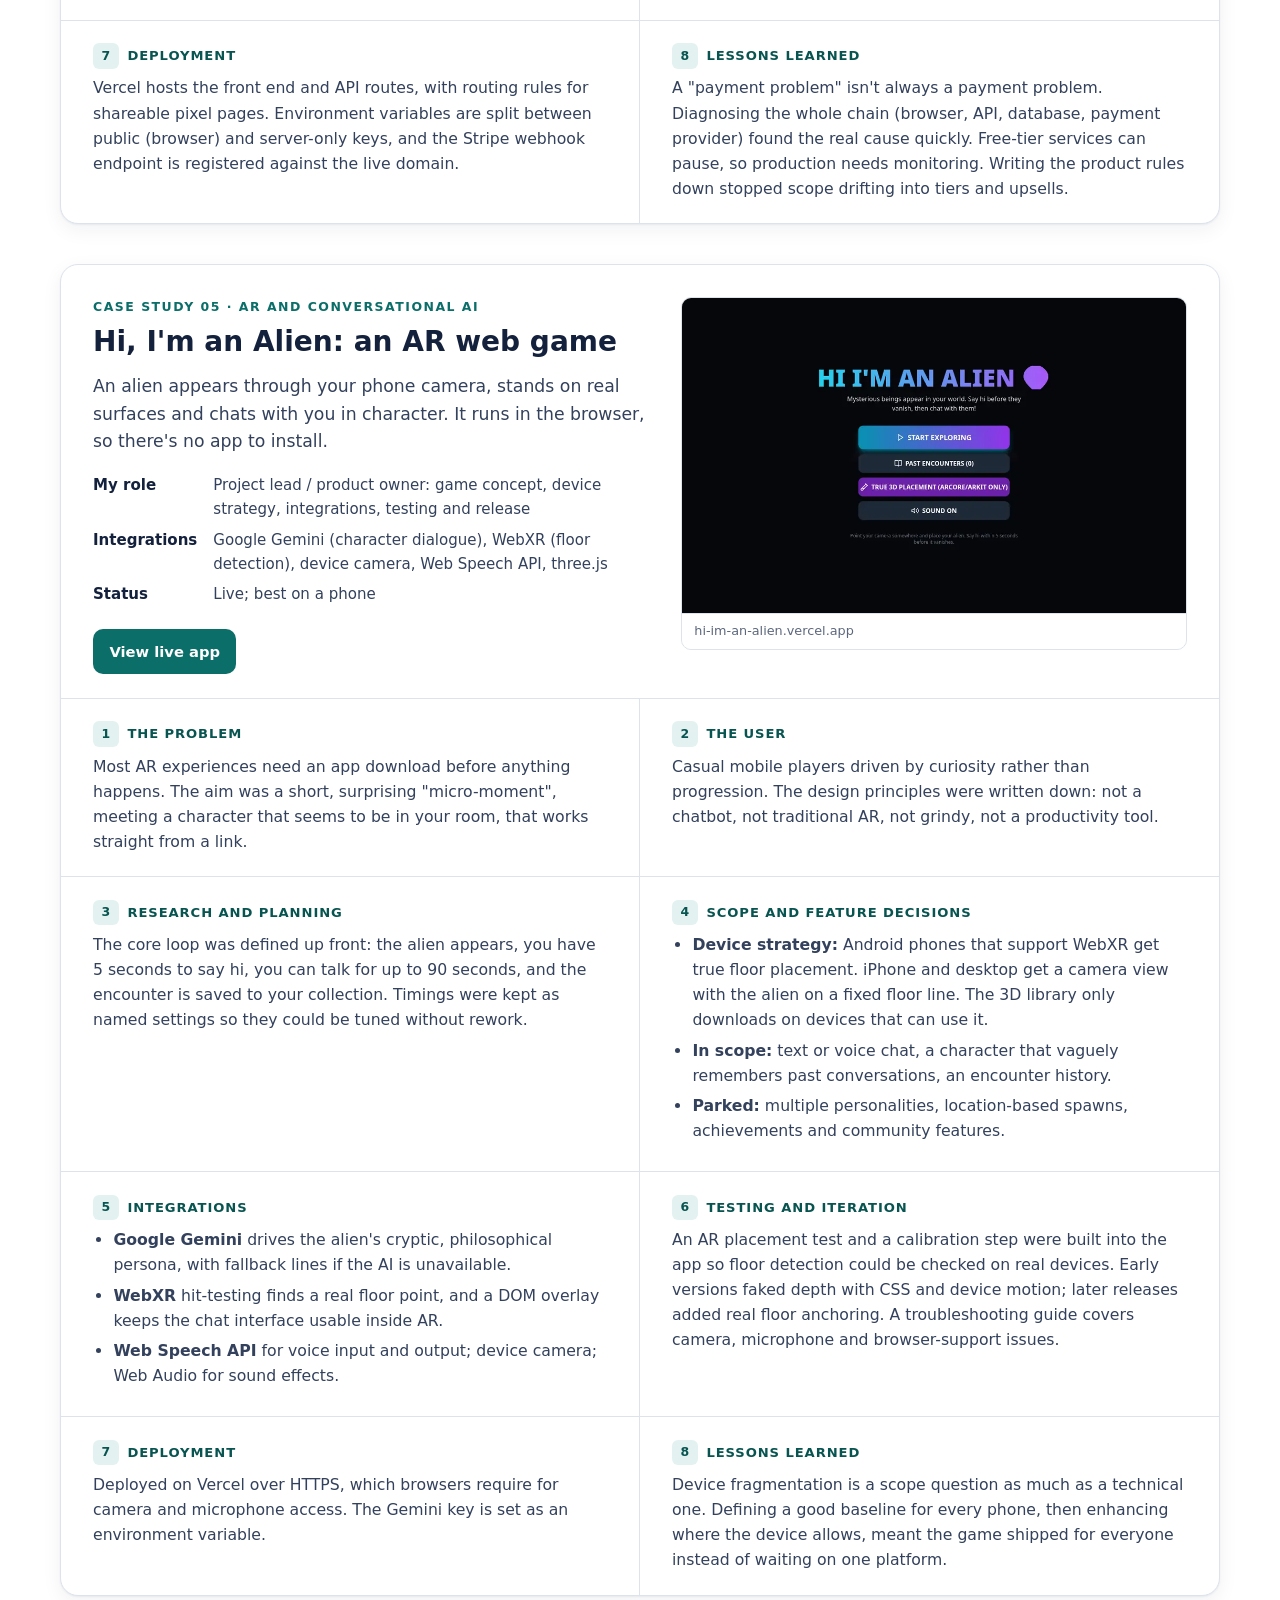
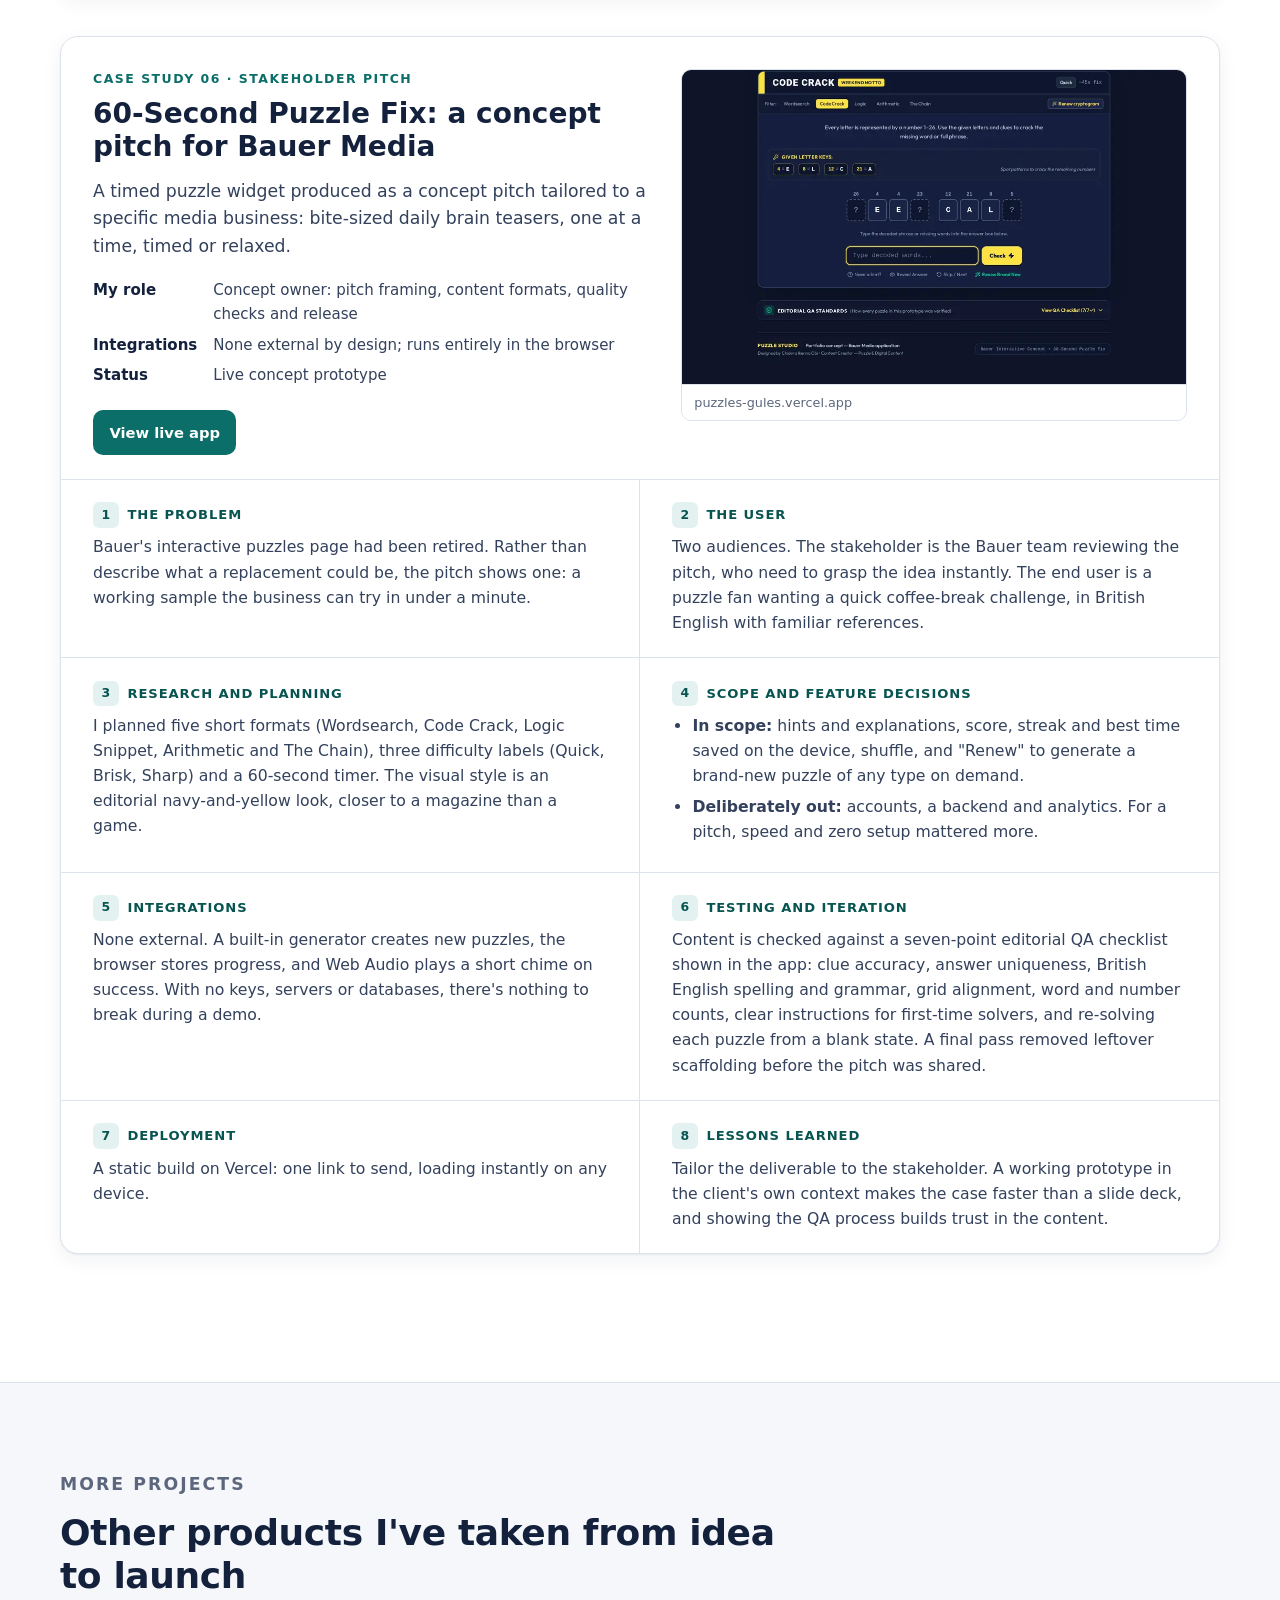
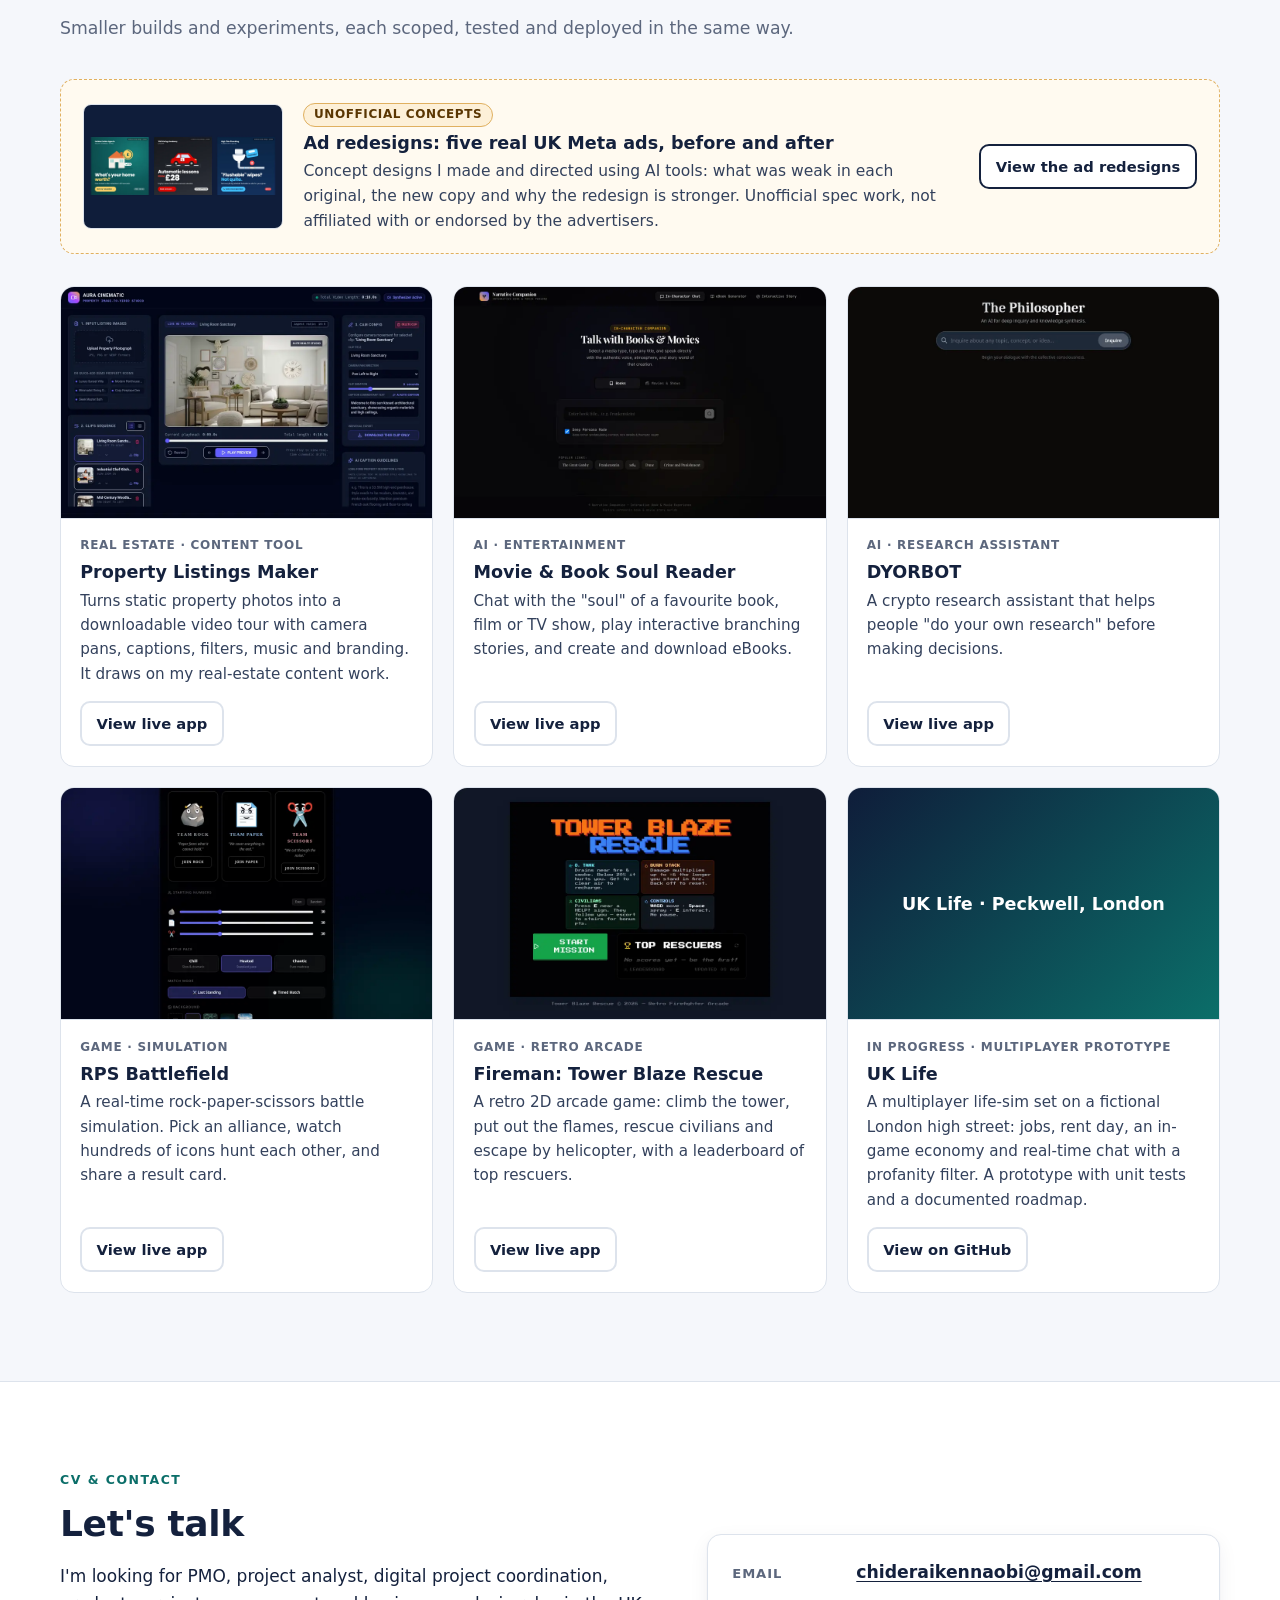
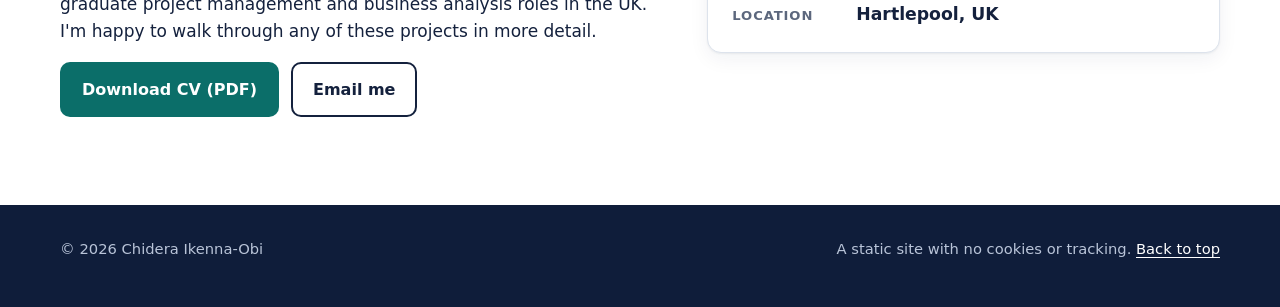
==== commit c2cfc2e6: "Remove prices; reframe Pixel Art Grid as a collaborative art tool" ====
--- a/index.html
+++ b/index.html
@@ -116,7 +116,7 @@
             <span class="num" aria-hidden="true">01</span>
             <h3>Scoping and requirements</h3>
             <p>Turning an idea into a defined problem, a target user and a written set of rules and features before the build starts.</p>
-            <p class="evidence">Example: Pixel Art Grid's "hard rules": every pixel costs exactly £1, with no tiers, auctions, subscriptions or ads.</p>
+            <p class="evidence">Example: Pixel Art Grid, a collaborative art tool on a shared one-million-pixel canvas, kept written "hard rules": no tiers, auctions, subscriptions or ads.</p>
           </article>
           <article class="approach-card">
             <span class="num" aria-hidden="true">02</span>
@@ -179,7 +179,7 @@
           <li><a href="#cs-inhouse"><span class="n">01</span><span><span class="t">InHouse (featured)</span><span class="d">Preview art on your wall, then order it framed</span></span></a></li>
           <li><a href="#cs-checkout"><span class="n">02</span><span><span class="t">Checkout</span><span class="d">AI product-research assistant</span></span></a></li>
           <li><a href="#cs-pawesome"><span class="n">03</span><span><span class="t">Pawesome</span><span class="d">AI companion for pet owners</span></span></a></li>
-          <li><a href="#cs-pixelartgrid"><span class="n">04</span><span><span class="t">Pixel Art Grid</span><span class="d">£1 pixels: Stripe + Supabase</span></span></a></li>
+          <li><a href="#cs-pixelartgrid"><span class="n">04</span><span><span class="t">Pixel Art Grid</span><span class="d">Collaborative art on a shared canvas</span></span></a></li>
           <li><a href="#cs-alien"><span class="n">05</span><span><span class="t">Hi, I'm an Alien</span><span class="d">AR web game with an AI character</span></span></a></li>
           <li><a href="#cs-puzzlefix"><span class="n">06</span><span><span class="t">60-Second Puzzle Fix</span><span class="d">Concept pitch for Bauer Media</span></span></a></li>
         </ol>
@@ -279,7 +279,7 @@
               <h4><span class="i" aria-hidden="true">4</span>Scope and feature decisions</h4>
               <dl class="moscow">
                 <dt class="m">Must</dt><dd>Link, image or text input; neutral answers; source links</dd>
-                <dt class="s">Should</dt><dd>Free tier limited to 9 queries a month; Pro plan at £4.99/month with a self-service billing portal; privacy and terms pages</dd>
+                <dt class="s">Should</dt><dd>Free tier with a monthly query limit; Pro plan with a self-service billing portal; privacy and terms pages</dd>
                 <dt class="c">Could</dt><dd>A "mood" indicator that gives the assistant some personality</dd>
                 <dt class="w">Later</dt><dd>Business plan (embed on a store, custom branding, analytics), shown as "coming soon" rather than built</dd>
               </dl>
@@ -381,8 +381,8 @@
           <div class="case-head">
             <div>
               <p class="eyebrow">Case study 04 · Payments and data</p>
-              <h3 id="cs-pag-title">Pixel Art Grid: £1 pixels on a shared canvas</h3>
-              <p class="lede">A shared one-million-pixel canvas where people buy pixels for £1 each and add a colour plus an optional name, message and link. "Leave your mark on the internet."</p>
+              <h3 id="cs-pag-title">Pixel Art Grid: a collaborative art tool on a shared canvas</h3>
+              <p class="lede">A shared one-million-pixel canvas where people claim pixels and add a colour plus an optional name, message and link. "Leave your mark on the internet."</p>
               <dl class="facts">
                 <dt>My role</dt><dd>Project lead / product owner: product rules, payment flow, integrations, diagnosis and release</dd>
                 <dt>Integrations</dt><dd>Stripe (Payment Intents, Elements, webhooks), Supabase (Postgres), Vercel serverless functions</dd>
@@ -398,7 +398,7 @@
           <div class="case-body">
             <section class="case-sec">
               <h4><span class="i" aria-hidden="true">1</span>The problem</h4>
-              <p>Give anyone a simple, permanent and affordable way to leave a visible mark online, with a proposition that fits on one line: one million pixels, £1 each, choose a colour, leave your mark.</p>
+              <p>Give anyone a simple, permanent and affordable way to leave a visible mark online, with a proposition that fits on one line: one million pixels, choose a colour, leave your mark.</p>
             </section>
             <section class="case-sec">
               <h4><span class="i" aria-hidden="true">2</span>The user</h4>
@@ -407,13 +407,13 @@
             </section>
             <section class="case-sec">
               <h4><span class="i" aria-hidden="true">3</span>Research and planning</h4>
-              <p>The product's "hard rules" were written down and kept: every pixel costs exactly £1, with no premium pixels, dynamic pricing, tiers, NFTs, crypto, auctions, subscriptions, memberships or ads. Changes are recorded in a dated product-updates log alongside a "next" backlog.</p>
+              <p>The product's "hard rules" were written down and kept: every pixel is treated the same, with no premium pixels, dynamic pricing, tiers, NFTs, crypto, auctions, subscriptions, memberships or ads. Changes are recorded in a dated product-updates log alongside a "next" backlog.</p>
             </section>
             <section class="case-sec">
               <h4><span class="i" aria-hidden="true">4</span>Scope and feature decisions</h4>
               <dl class="moscow">
-                <dt class="m">Must</dt><dd>Select pixels, pick any colour, pay £1 per pixel; only colour is required</dd>
-                <dt class="s">Should</dt><dd>Multi-pixel selection with a running "Buy now: £N" total; same or individual settings per pixel; share links; a page per pixel</dd>
+                <dt class="m">Must</dt><dd>Select pixels, pick any colour, pay at checkout; only colour is required</dd>
+                <dt class="s">Should</dt><dd>Multi-pixel selection with a running total; same or individual settings per pixel; share links; a page per pixel</dd>
                 <dt class="c">Could</dt><dd>Activity feed, recently claimed, leaderboard, FAQ, downloadable pixel card, draw mode (backlog)</dd>
                 <dt class="w">Won't</dt><dd>Tiers, auctions, crypto, subscriptions or ads (ruled out by the product rules)</dd>
               </dl>
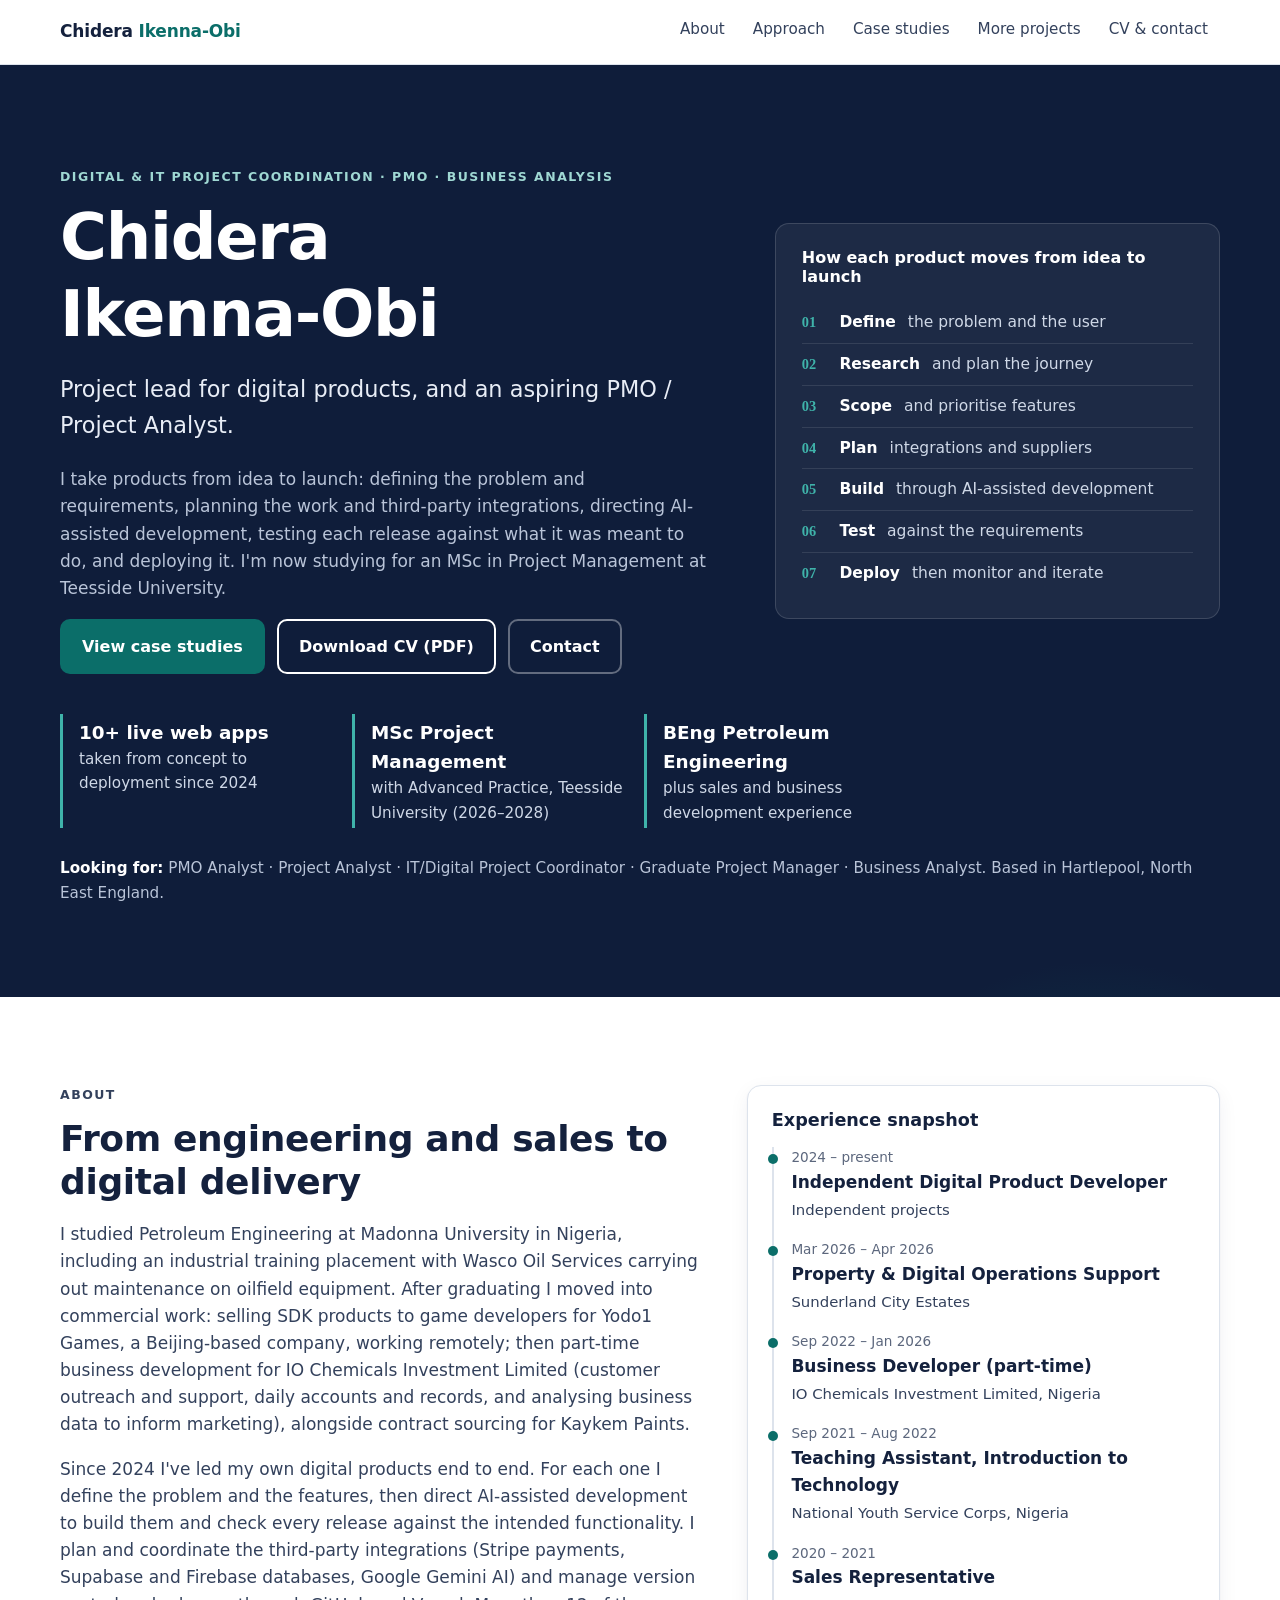
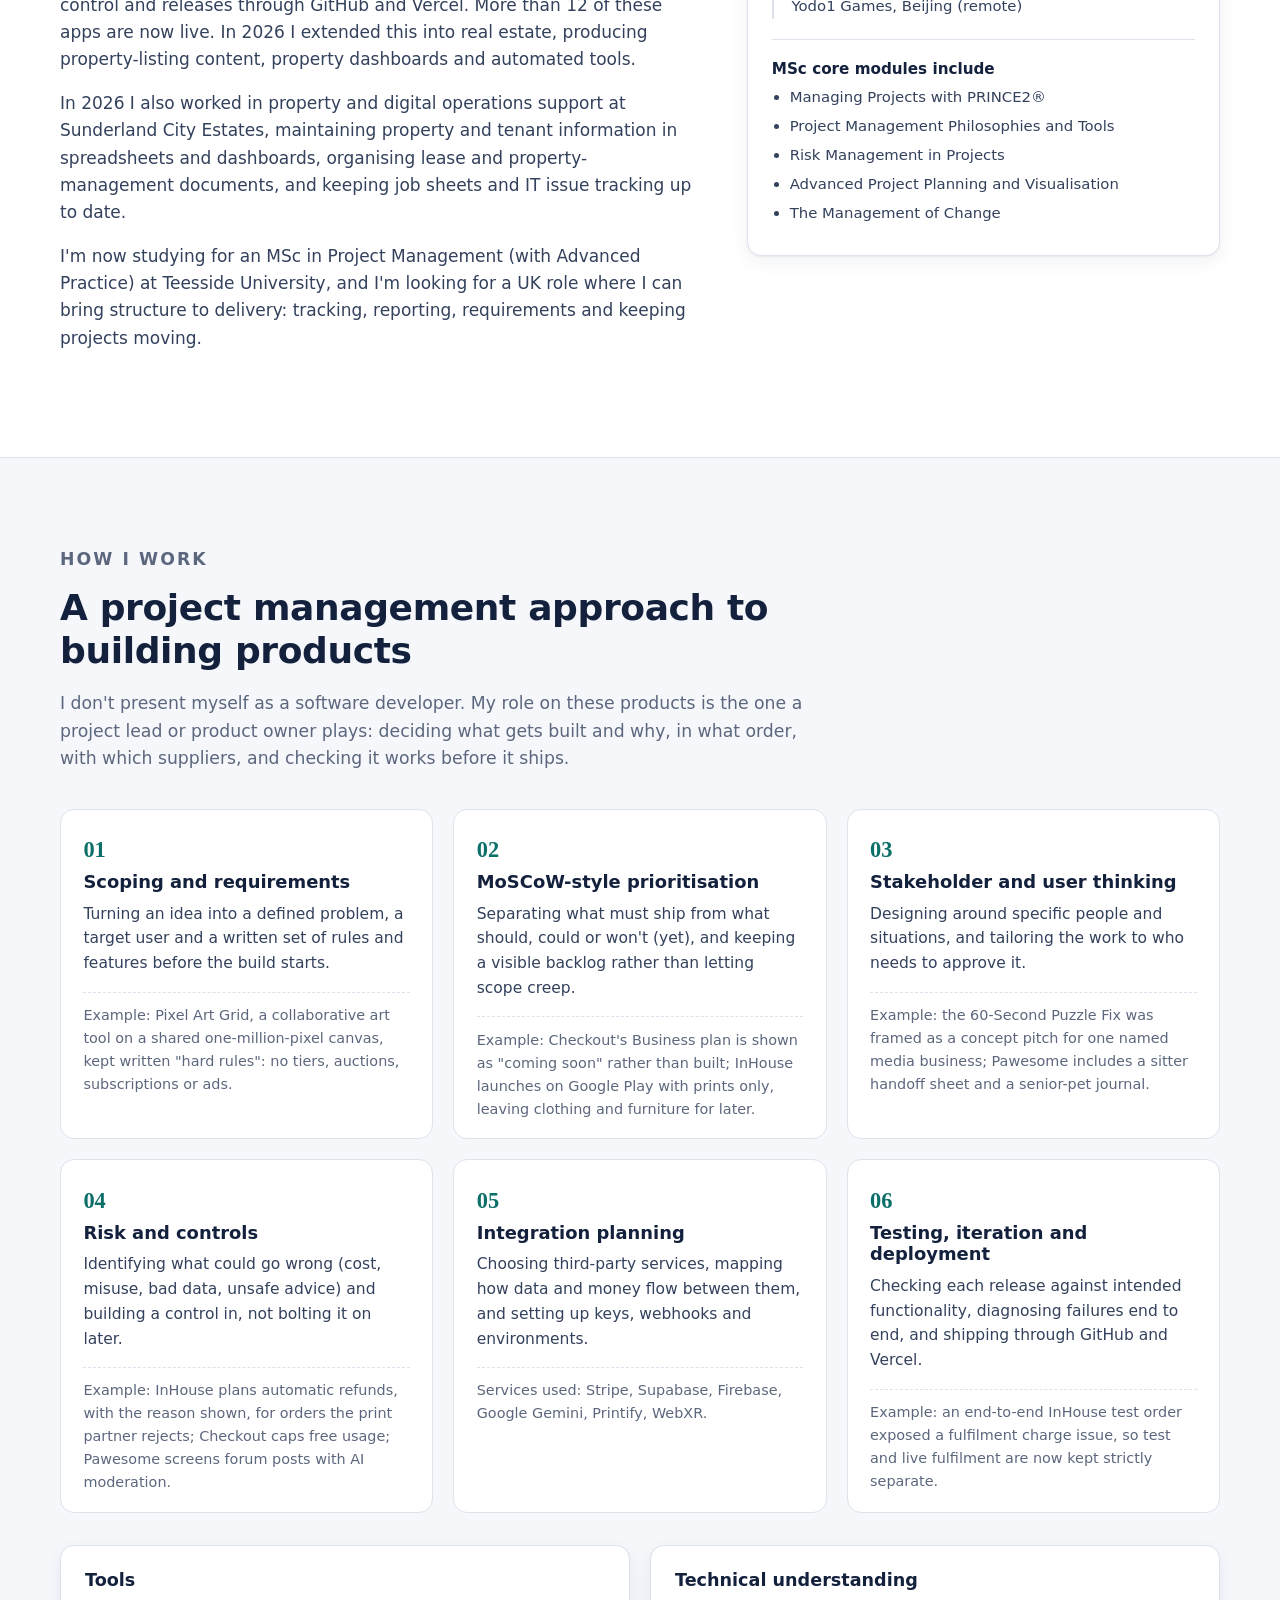
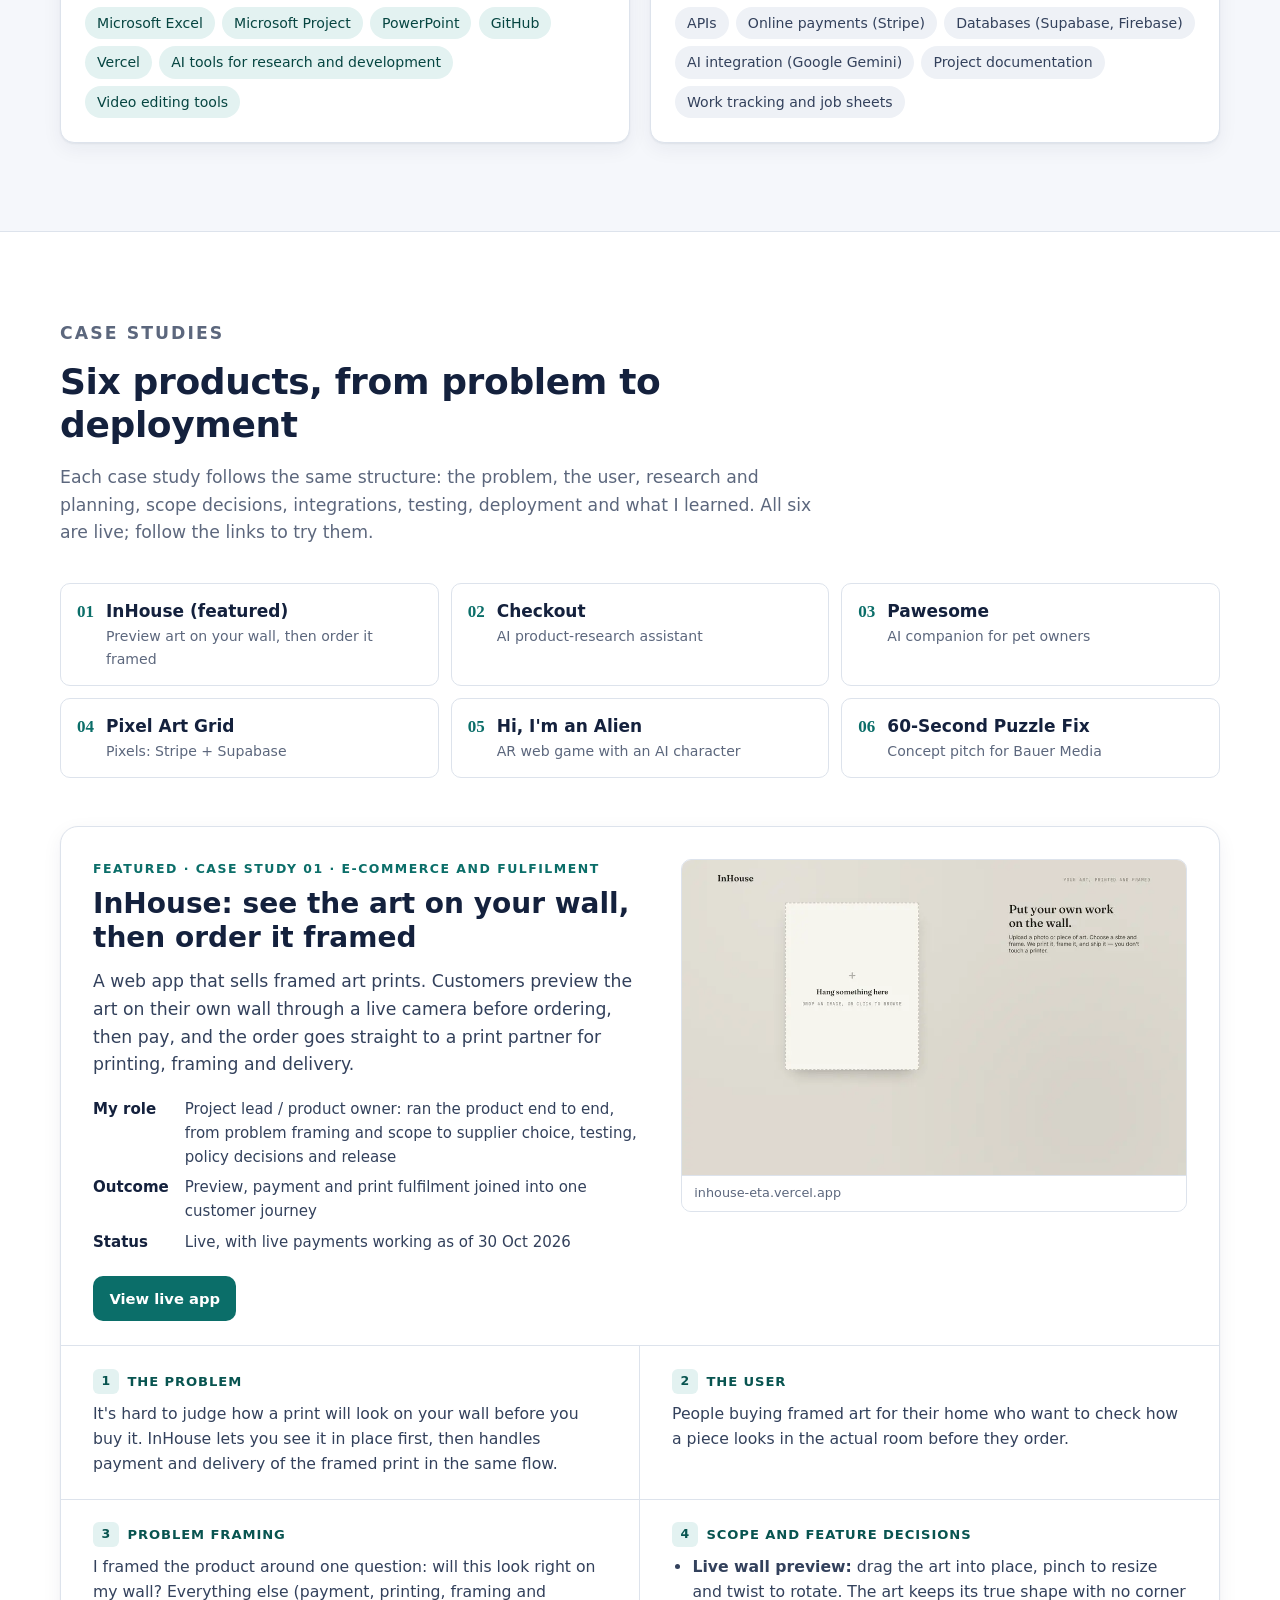
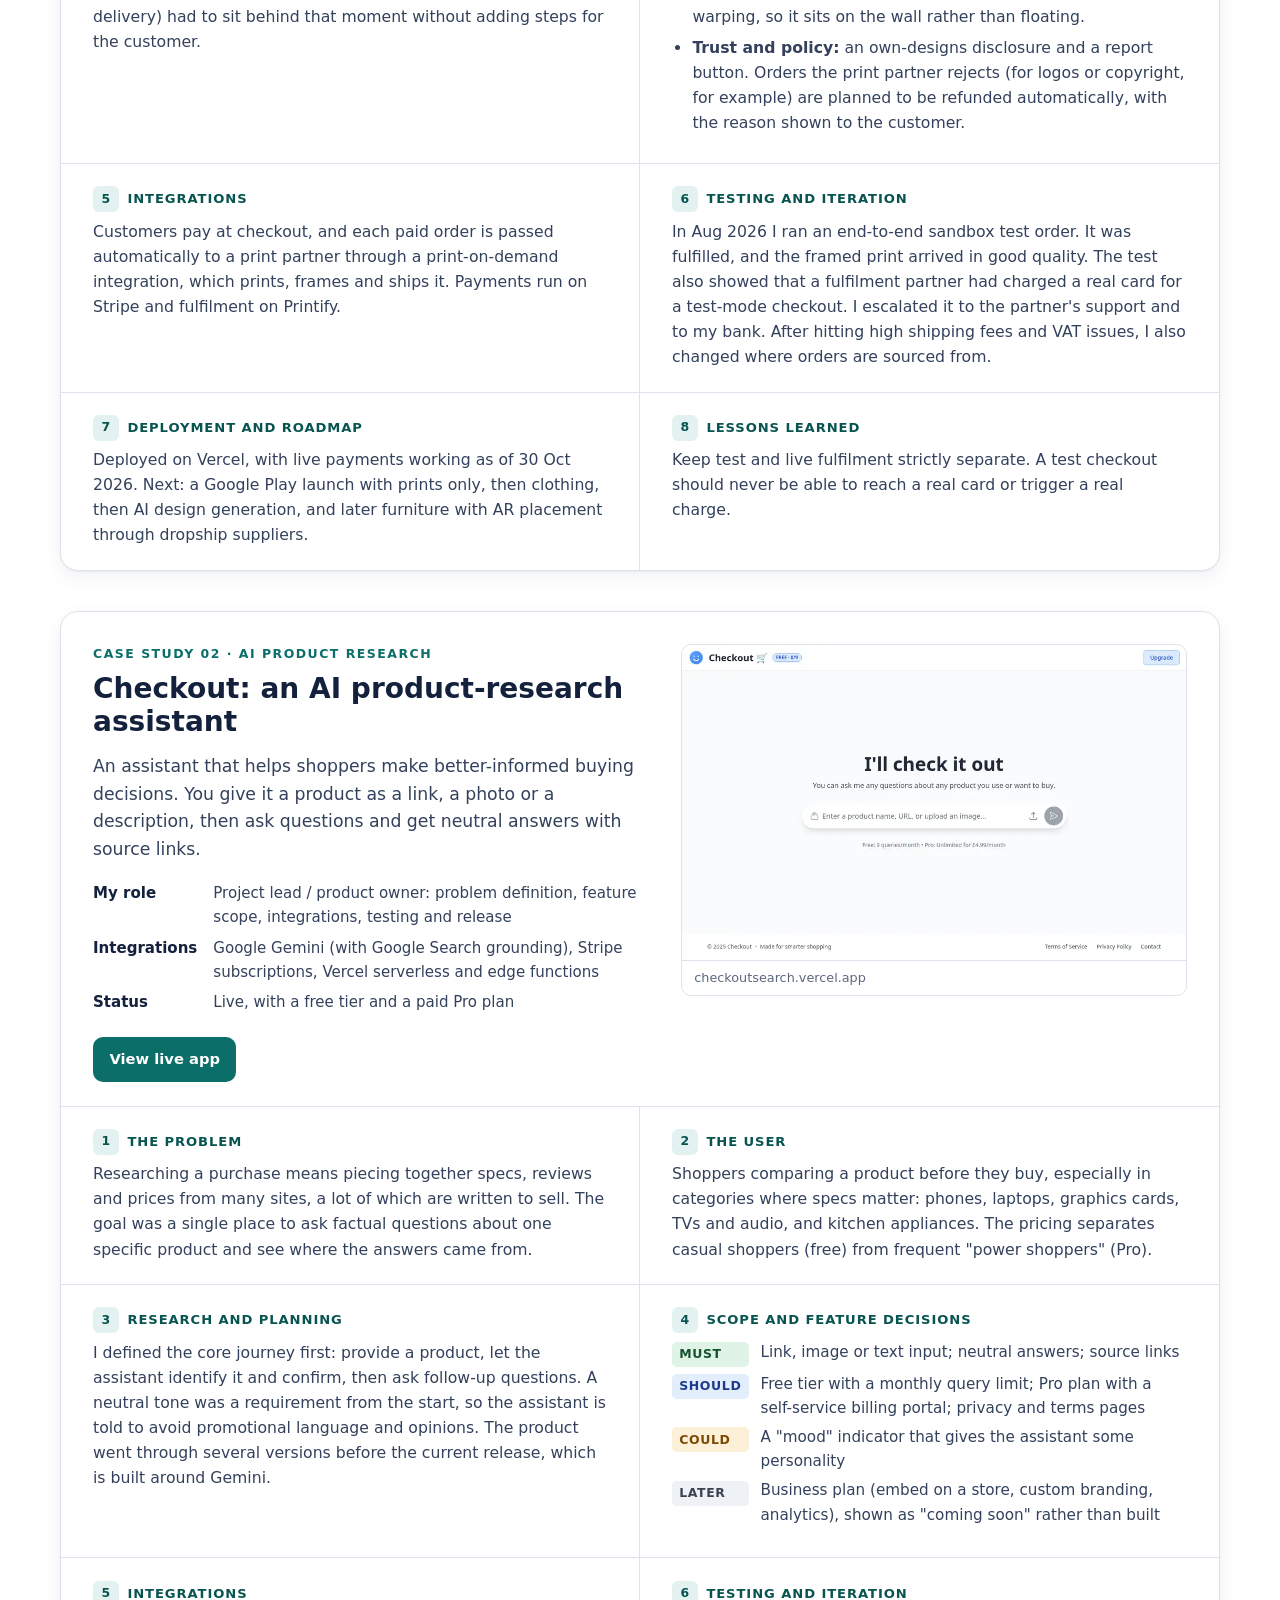
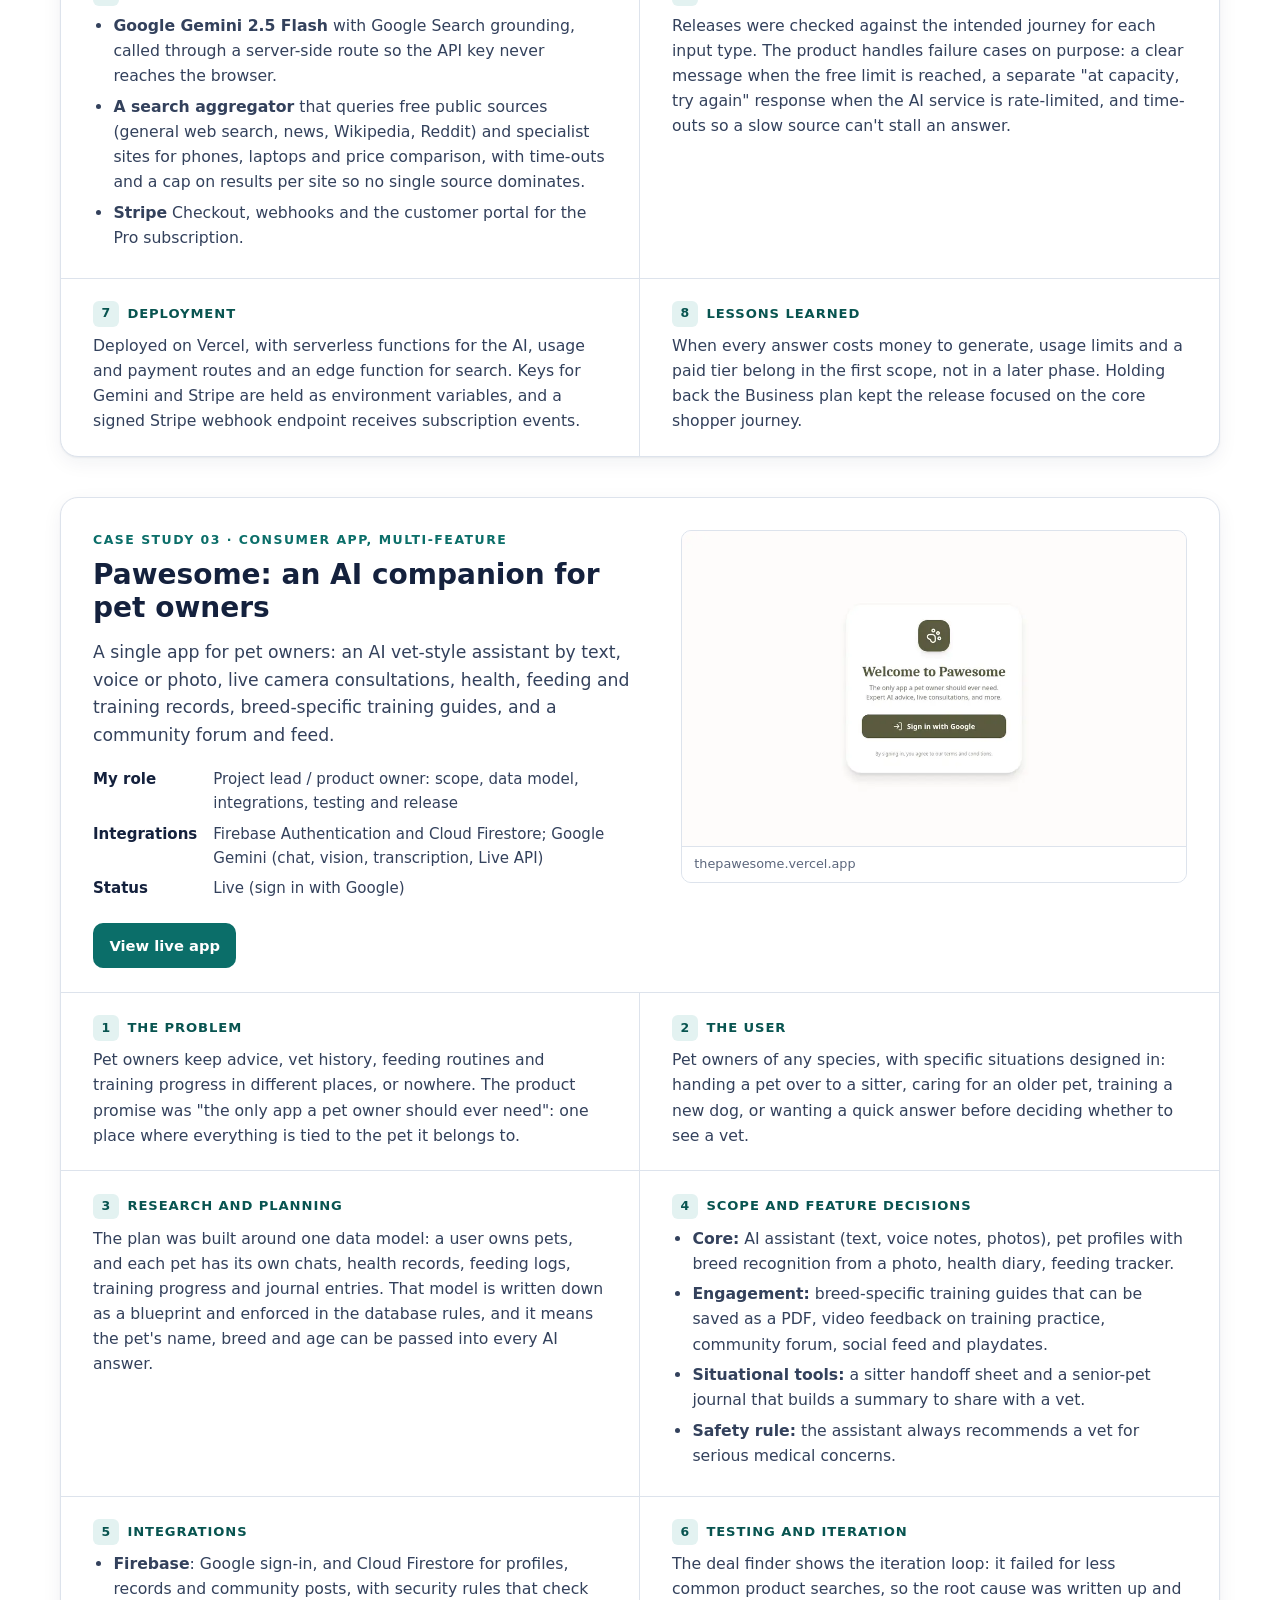
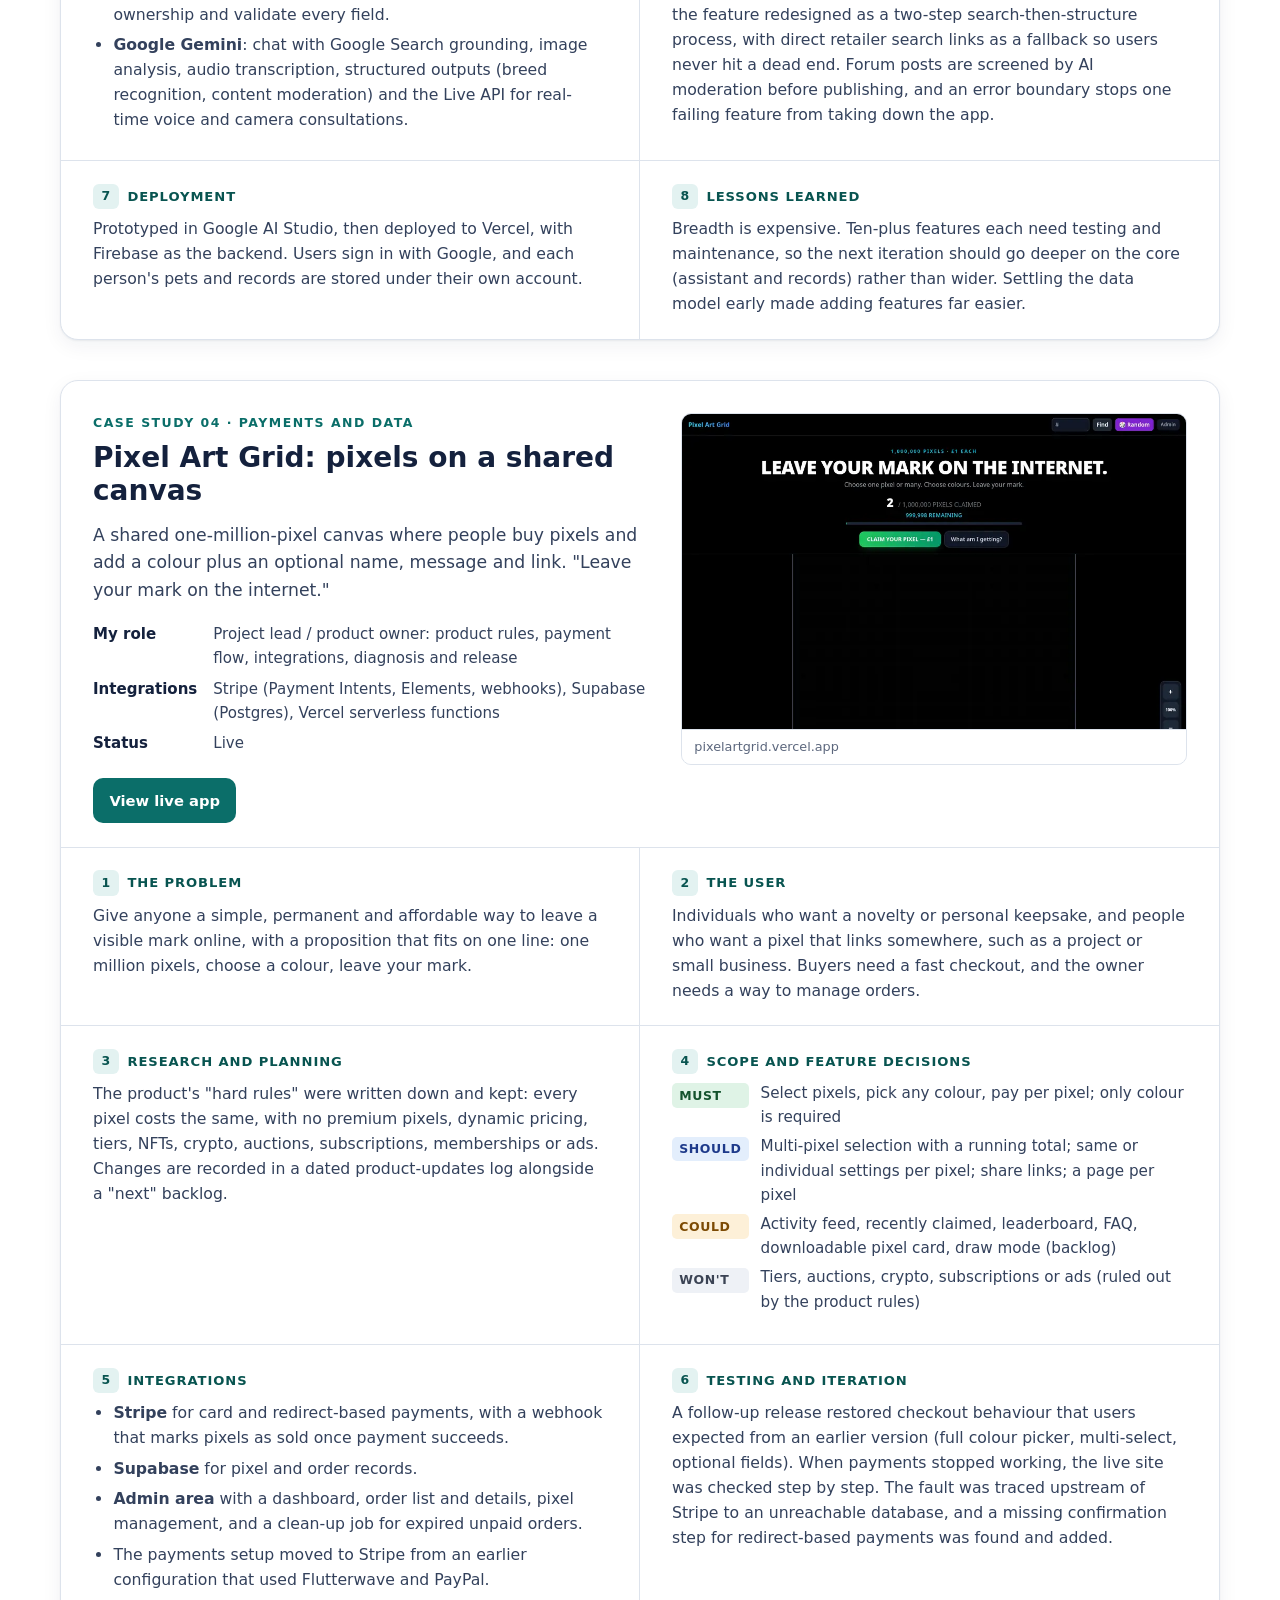
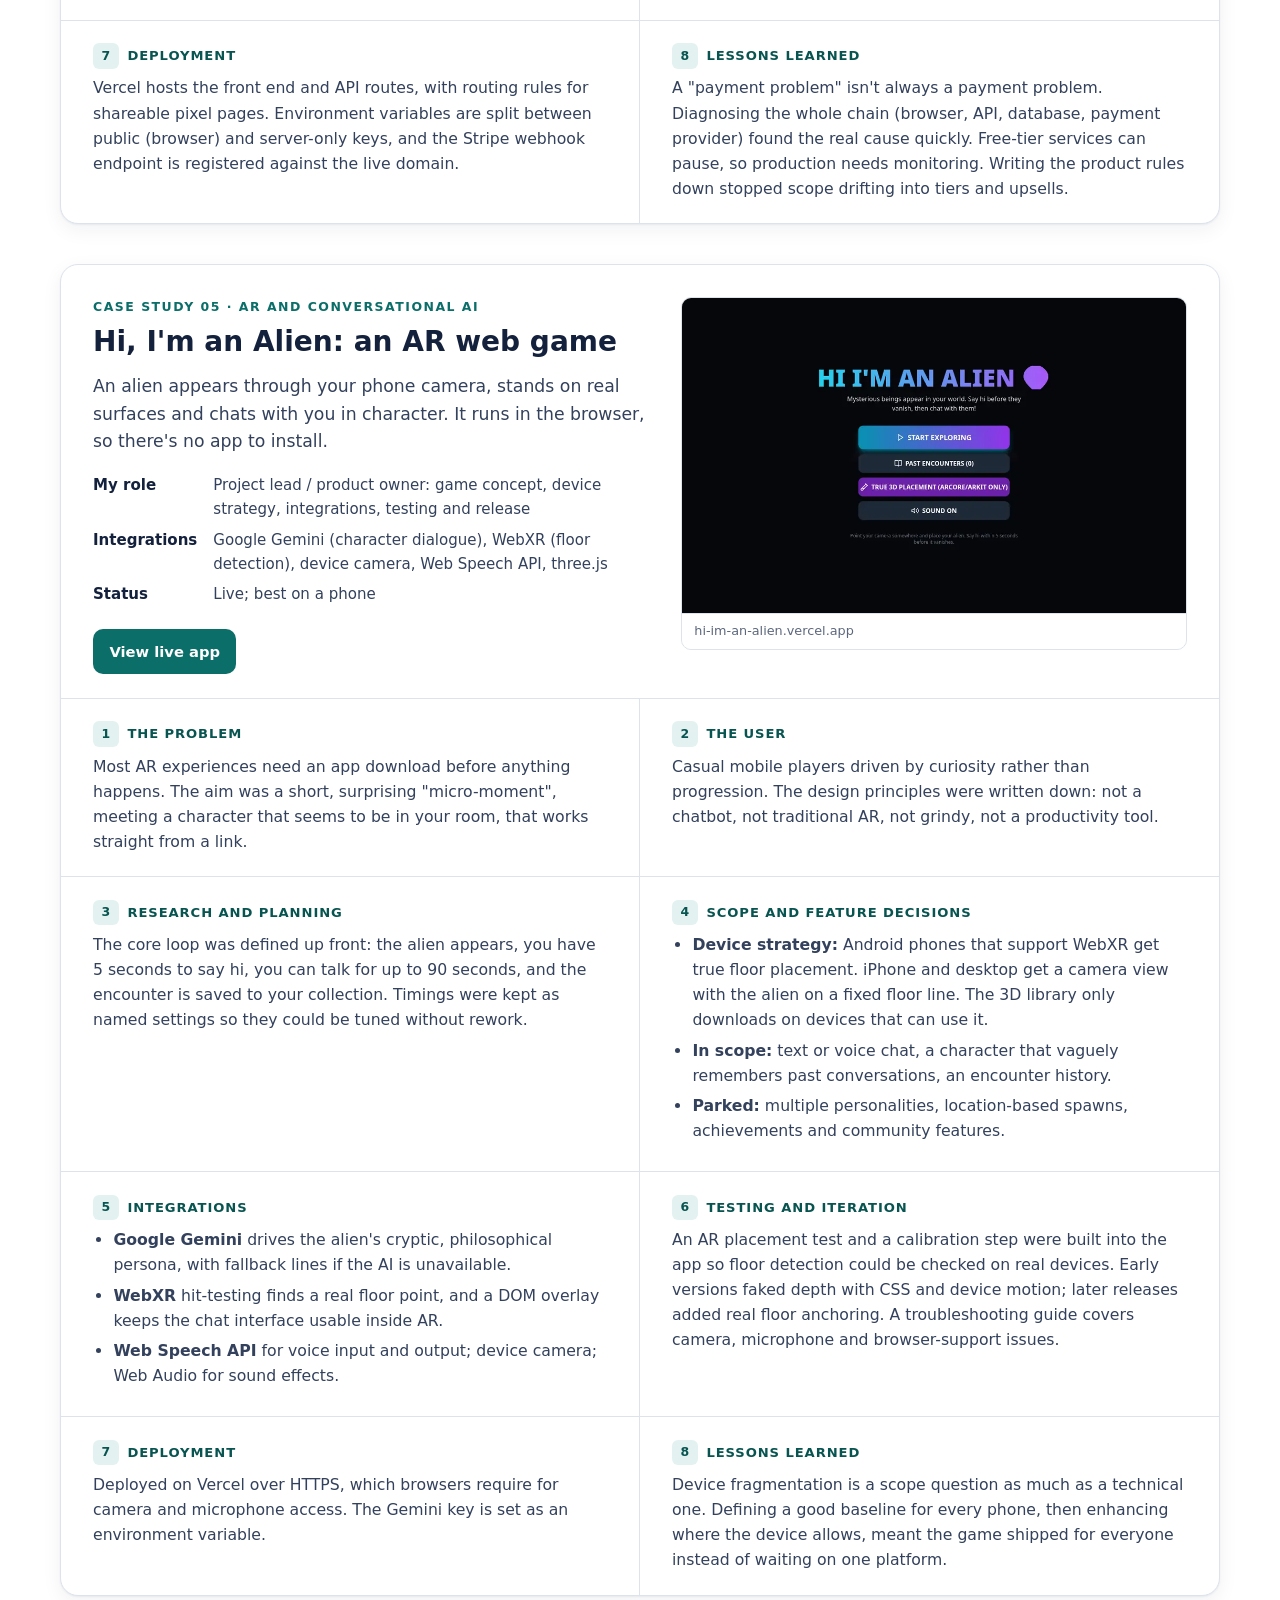
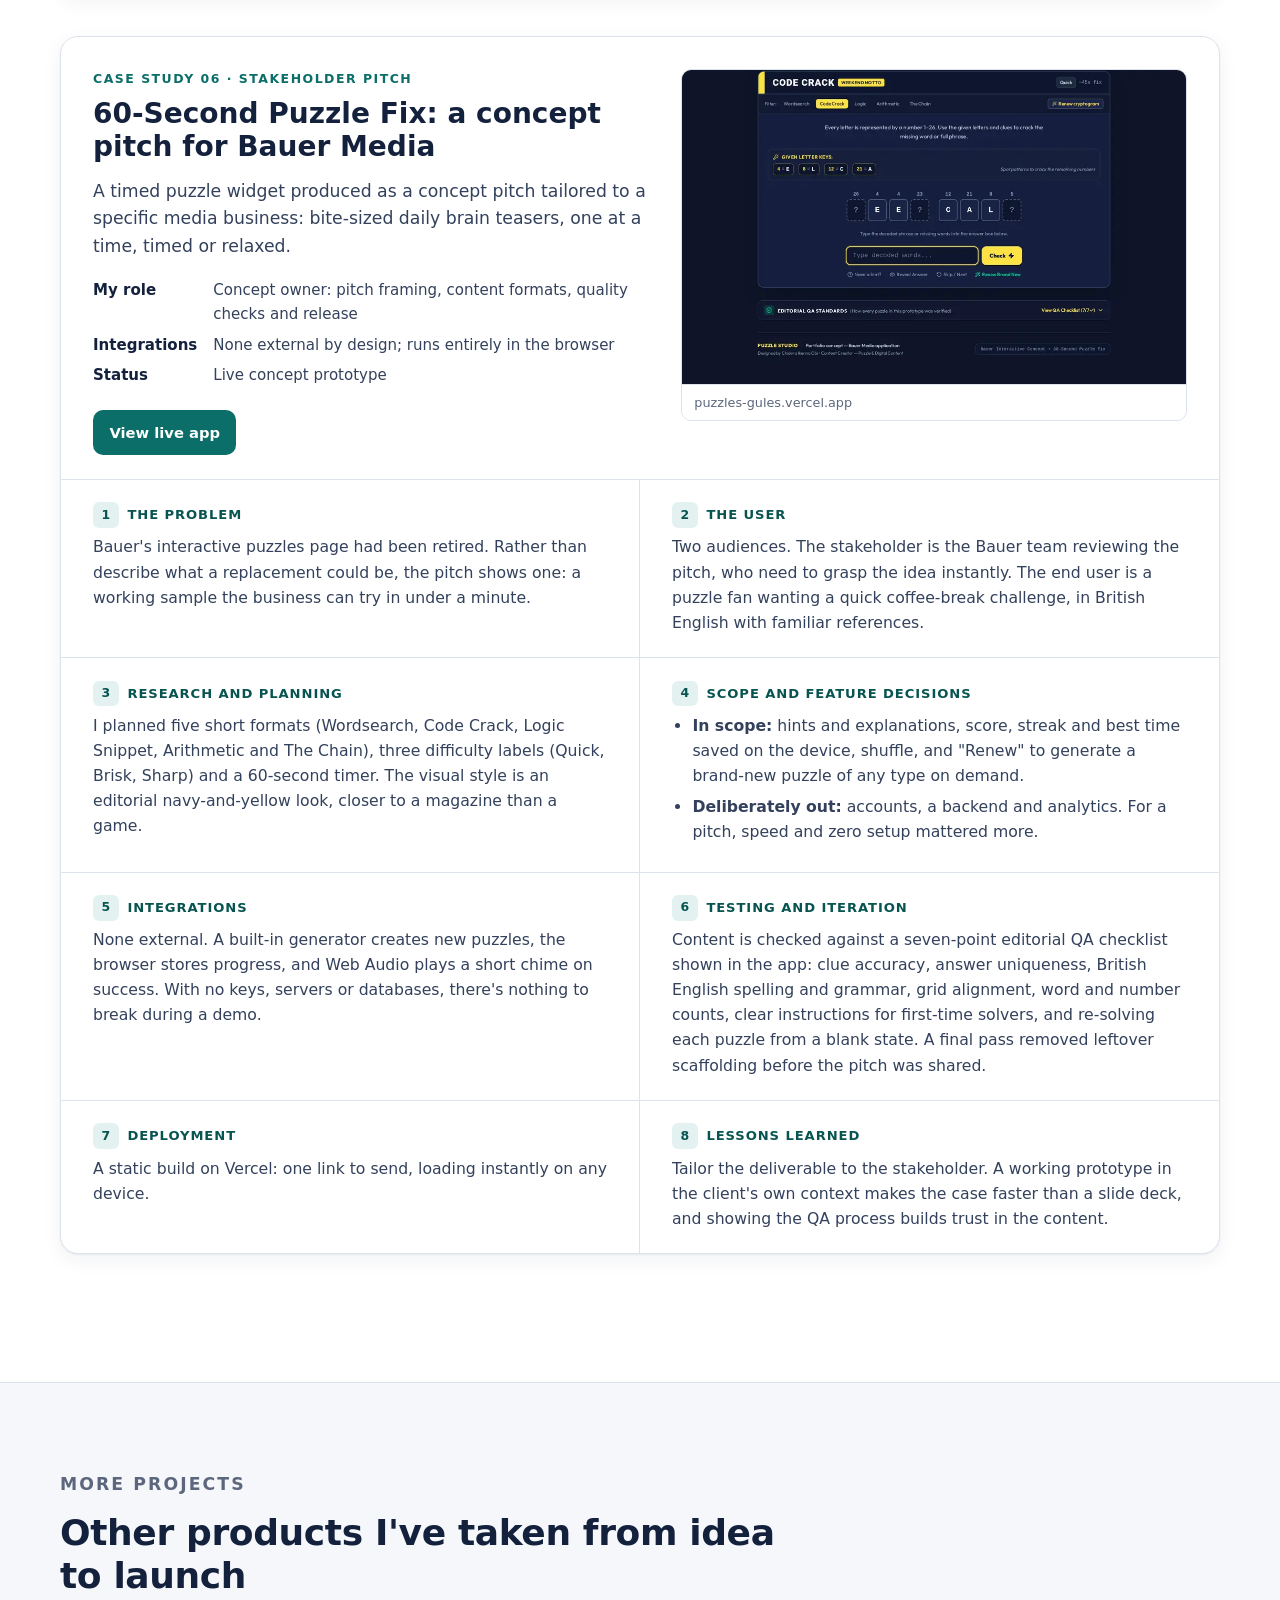
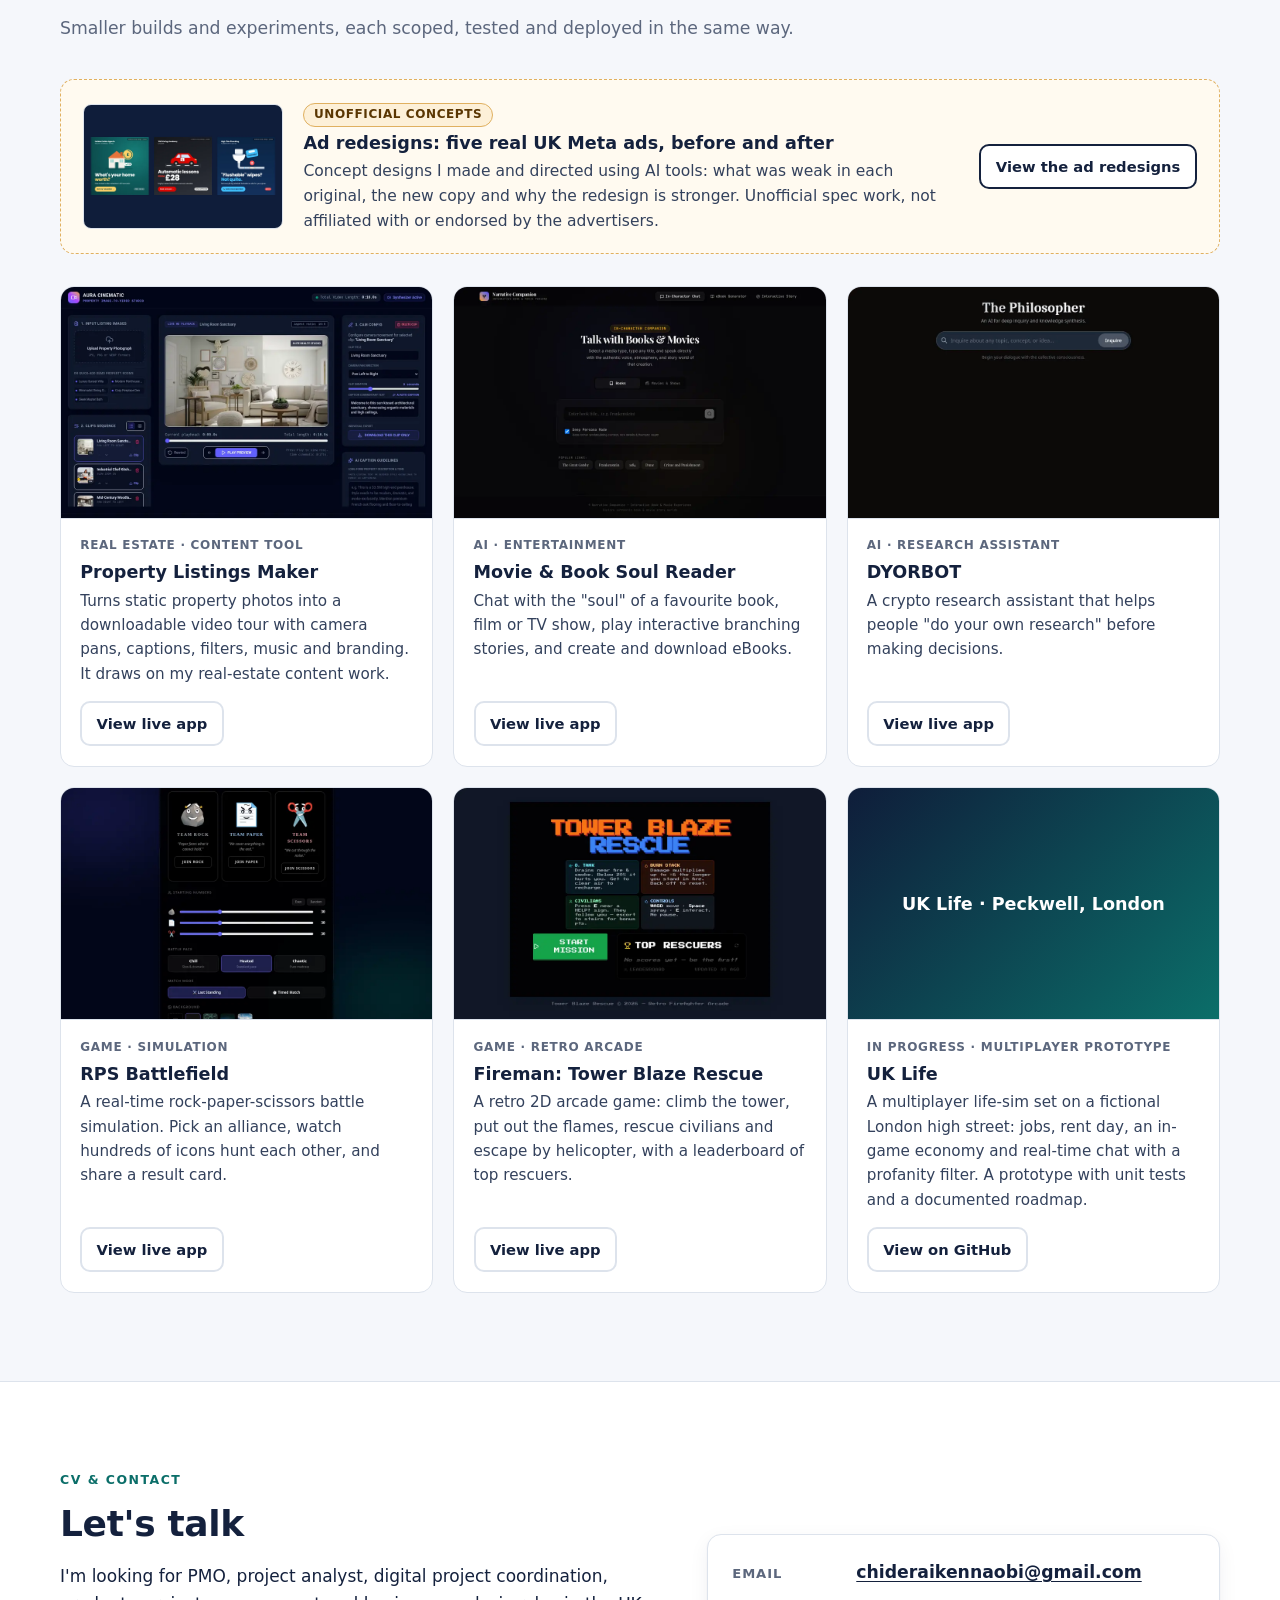
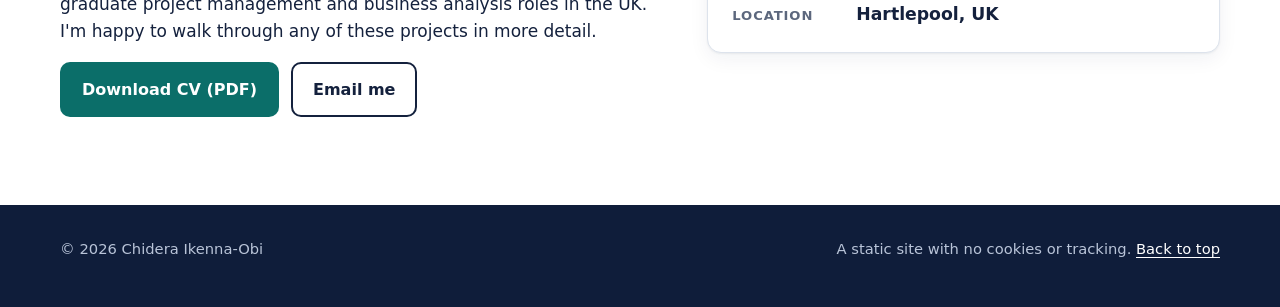
==== commit 8d1314ed: "Keep Pixel Art Grid wording; only prices removed" ====
--- a/index.html
+++ b/index.html
@@ -179,7 +179,7 @@
           <li><a href="#cs-inhouse"><span class="n">01</span><span><span class="t">InHouse (featured)</span><span class="d">Preview art on your wall, then order it framed</span></span></a></li>
           <li><a href="#cs-checkout"><span class="n">02</span><span><span class="t">Checkout</span><span class="d">AI product-research assistant</span></span></a></li>
           <li><a href="#cs-pawesome"><span class="n">03</span><span><span class="t">Pawesome</span><span class="d">AI companion for pet owners</span></span></a></li>
-          <li><a href="#cs-pixelartgrid"><span class="n">04</span><span><span class="t">Pixel Art Grid</span><span class="d">Collaborative art on a shared canvas</span></span></a></li>
+          <li><a href="#cs-pixelartgrid"><span class="n">04</span><span><span class="t">Pixel Art Grid</span><span class="d">Pixels: Stripe + Supabase</span></span></a></li>
           <li><a href="#cs-alien"><span class="n">05</span><span><span class="t">Hi, I'm an Alien</span><span class="d">AR web game with an AI character</span></span></a></li>
           <li><a href="#cs-puzzlefix"><span class="n">06</span><span><span class="t">60-Second Puzzle Fix</span><span class="d">Concept pitch for Bauer Media</span></span></a></li>
         </ol>
@@ -381,8 +381,8 @@
           <div class="case-head">
             <div>
               <p class="eyebrow">Case study 04 · Payments and data</p>
-              <h3 id="cs-pag-title">Pixel Art Grid: a collaborative art tool on a shared canvas</h3>
-              <p class="lede">A shared one-million-pixel canvas where people claim pixels and add a colour plus an optional name, message and link. "Leave your mark on the internet."</p>
+              <h3 id="cs-pag-title">Pixel Art Grid: pixels on a shared canvas</h3>
+              <p class="lede">A shared one-million-pixel canvas where people buy pixels and add a colour plus an optional name, message and link. "Leave your mark on the internet."</p>
               <dl class="facts">
                 <dt>My role</dt><dd>Project lead / product owner: product rules, payment flow, integrations, diagnosis and release</dd>
                 <dt>Integrations</dt><dd>Stripe (Payment Intents, Elements, webhooks), Supabase (Postgres), Vercel serverless functions</dd>
@@ -407,12 +407,12 @@
             </section>
             <section class="case-sec">
               <h4><span class="i" aria-hidden="true">3</span>Research and planning</h4>
-              <p>The product's "hard rules" were written down and kept: every pixel is treated the same, with no premium pixels, dynamic pricing, tiers, NFTs, crypto, auctions, subscriptions, memberships or ads. Changes are recorded in a dated product-updates log alongside a "next" backlog.</p>
+              <p>The product's "hard rules" were written down and kept: every pixel costs the same, with no premium pixels, dynamic pricing, tiers, NFTs, crypto, auctions, subscriptions, memberships or ads. Changes are recorded in a dated product-updates log alongside a "next" backlog.</p>
             </section>
             <section class="case-sec">
               <h4><span class="i" aria-hidden="true">4</span>Scope and feature decisions</h4>
               <dl class="moscow">
-                <dt class="m">Must</dt><dd>Select pixels, pick any colour, pay at checkout; only colour is required</dd>
+                <dt class="m">Must</dt><dd>Select pixels, pick any colour, pay per pixel; only colour is required</dd>
                 <dt class="s">Should</dt><dd>Multi-pixel selection with a running total; same or individual settings per pixel; share links; a page per pixel</dd>
                 <dt class="c">Could</dt><dd>Activity feed, recently claimed, leaderboard, FAQ, downloadable pixel card, draw mode (backlog)</dd>
                 <dt class="w">Won't</dt><dd>Tiers, auctions, crypto, subscriptions or ads (ruled out by the product rules)</dd>
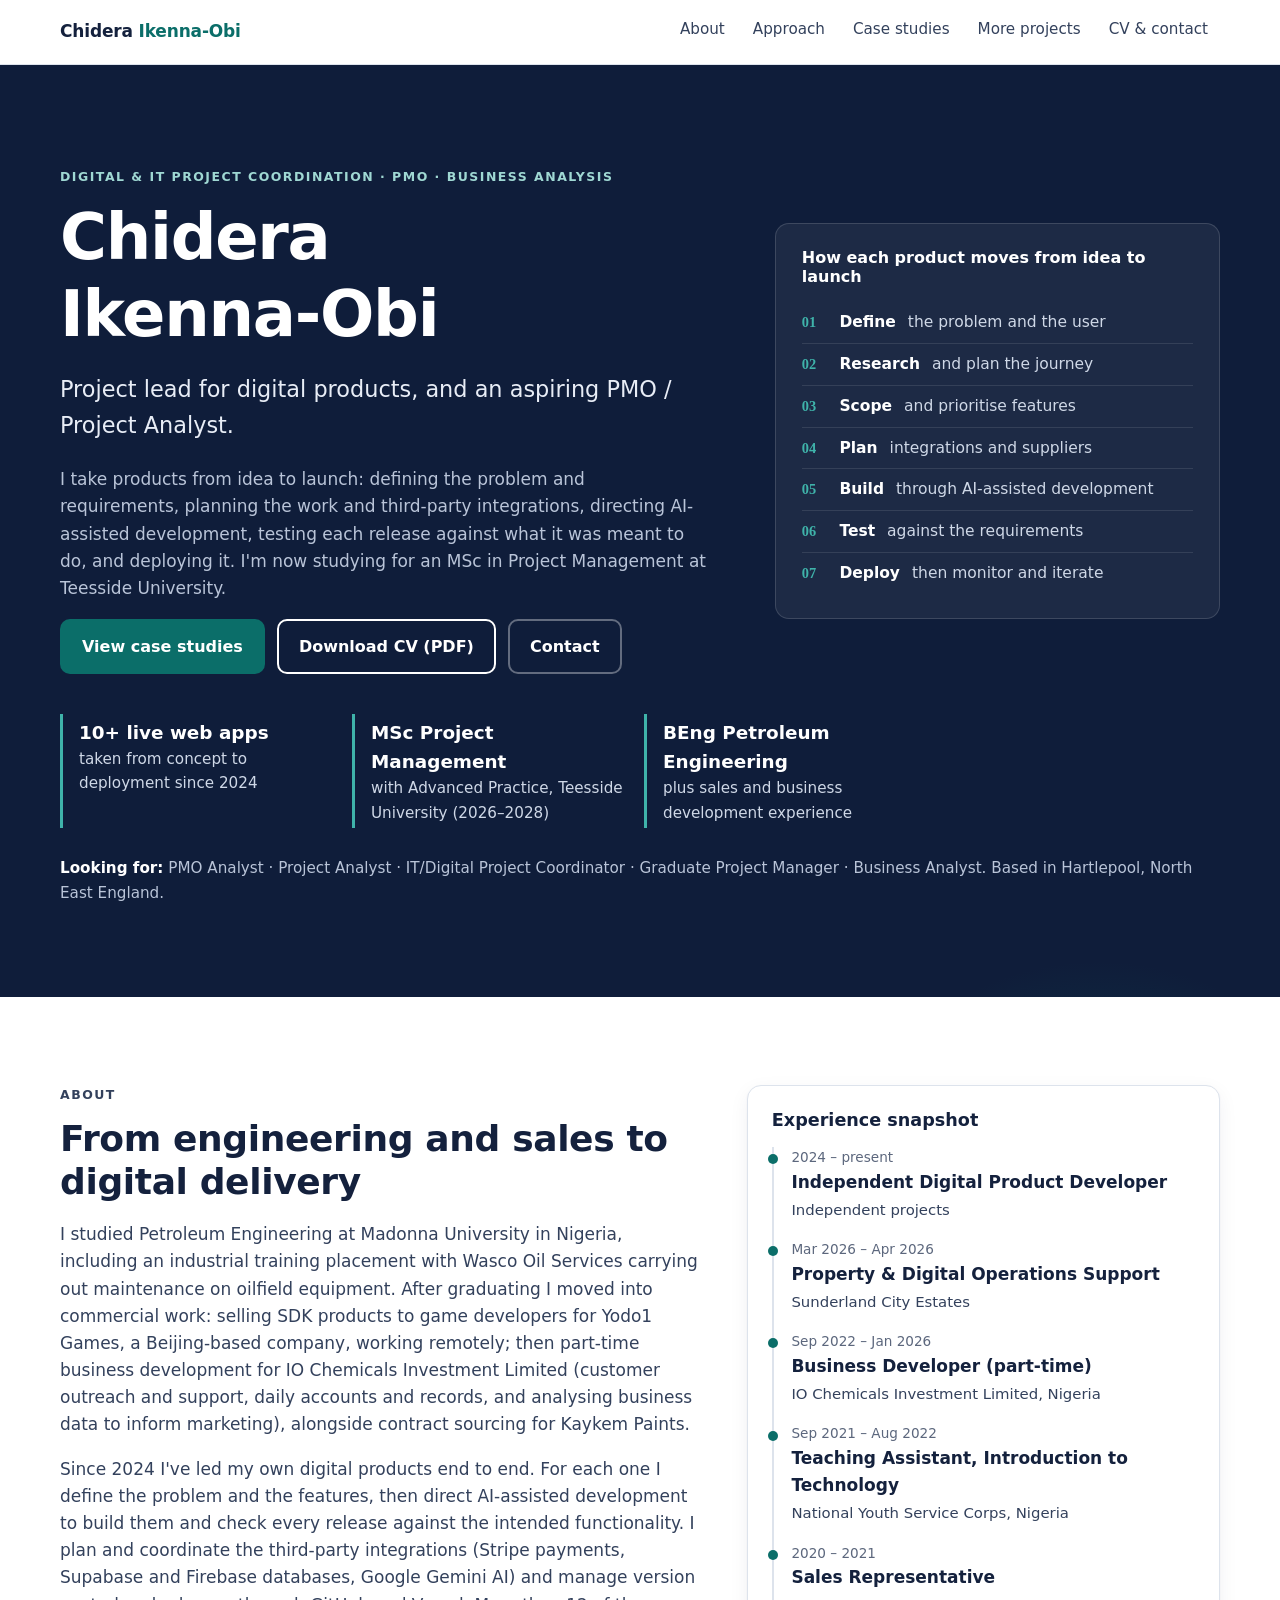
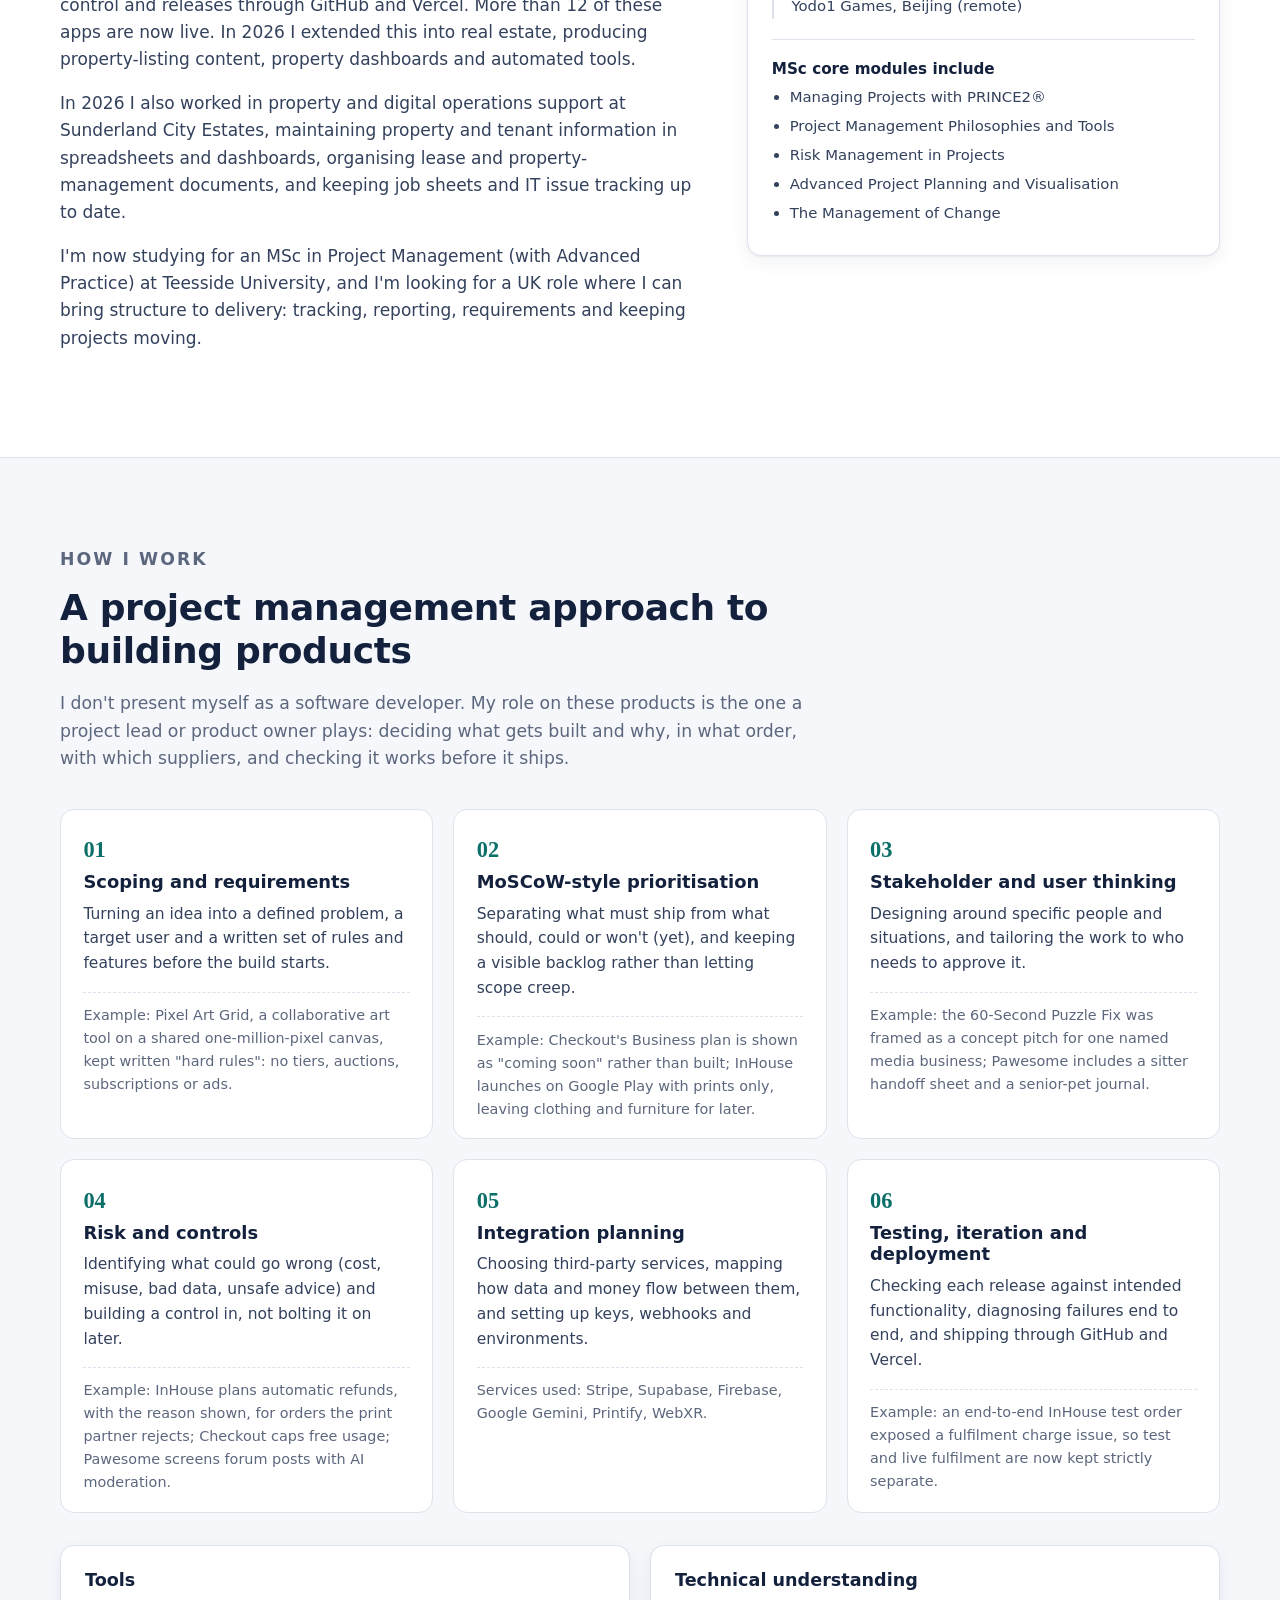
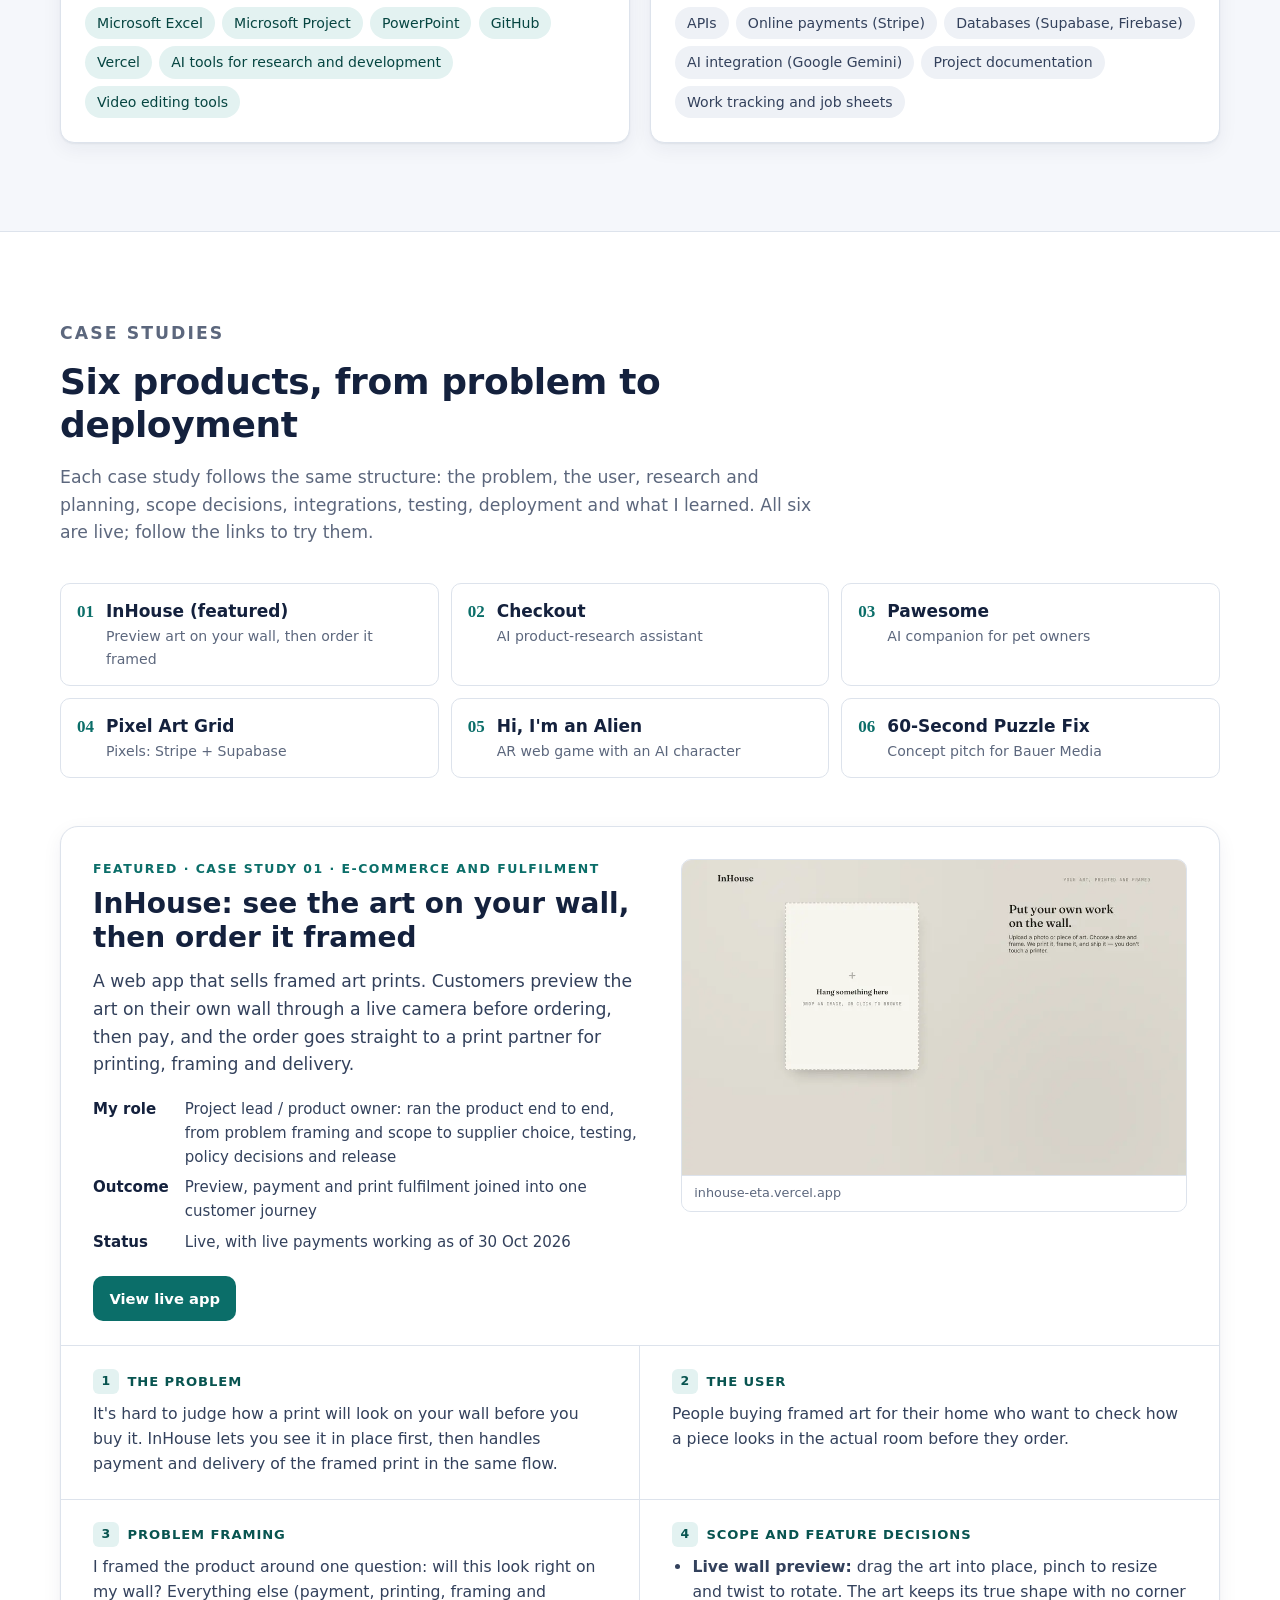
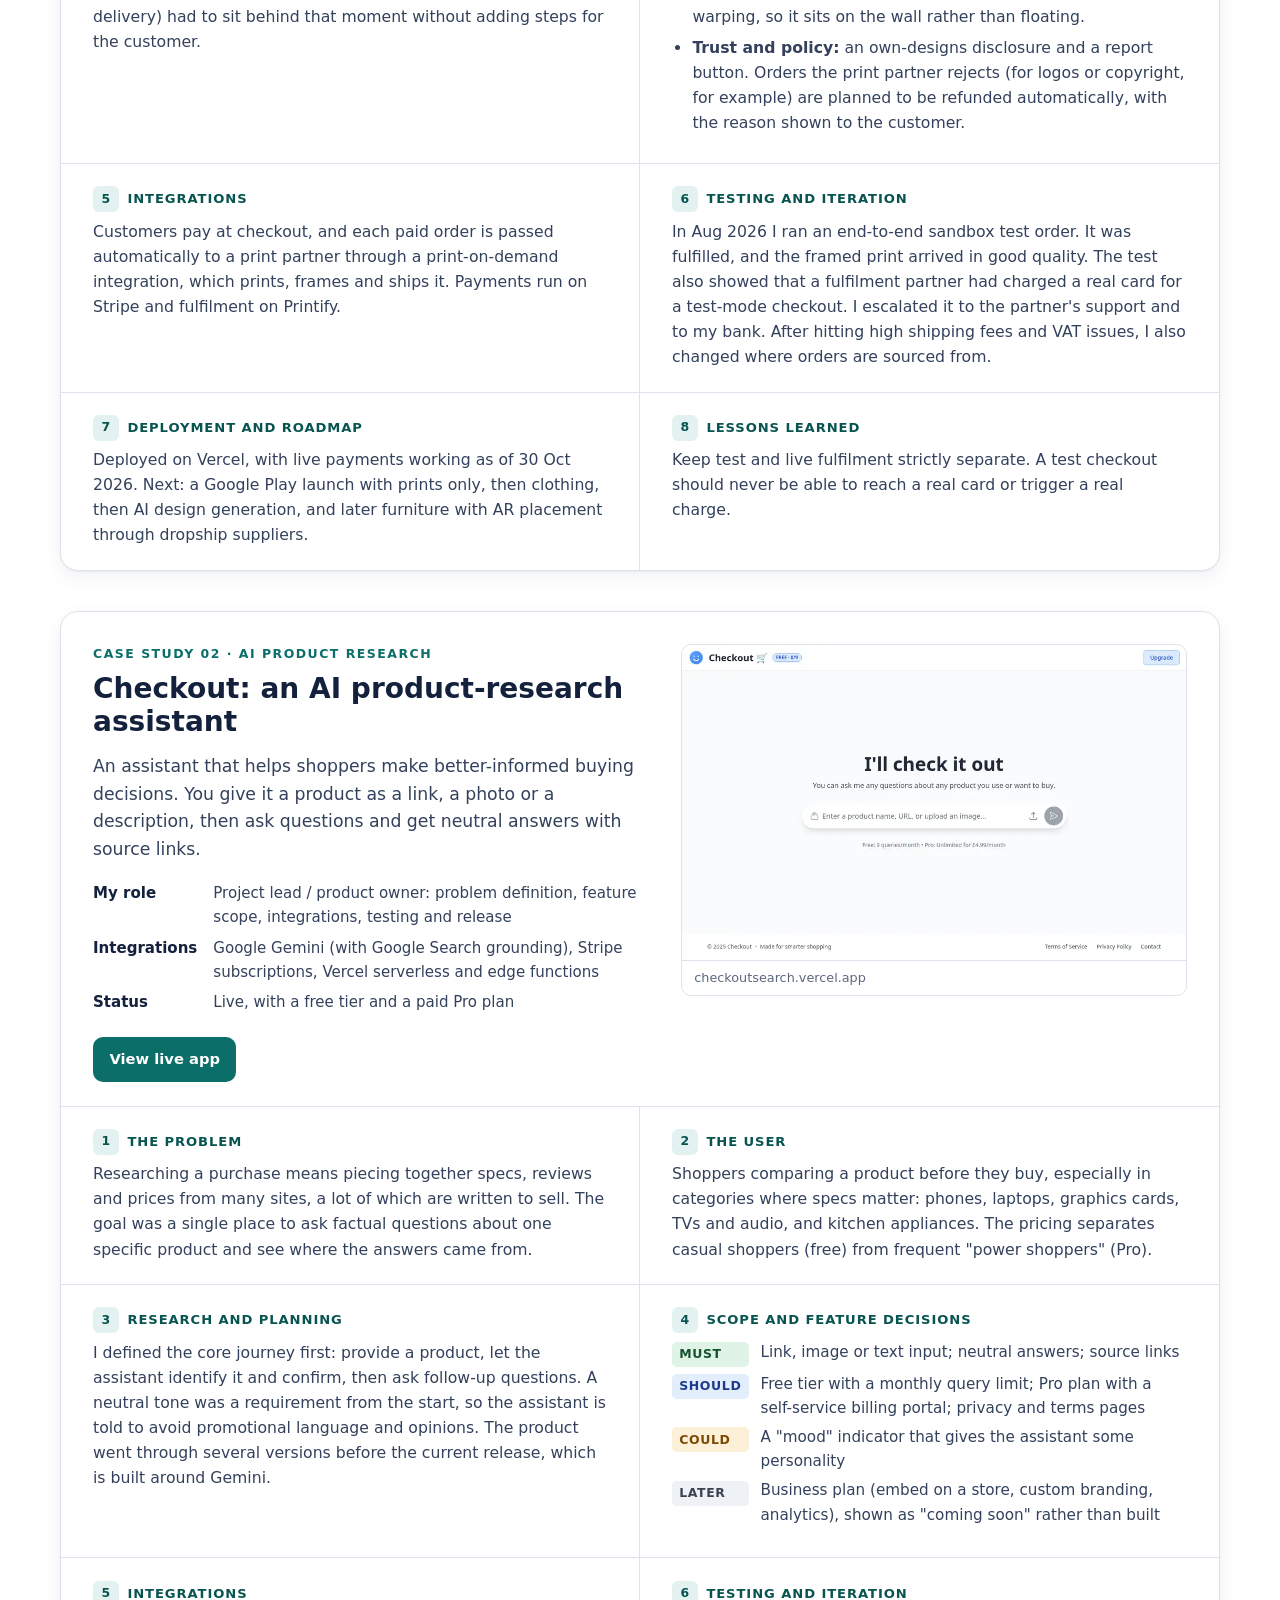
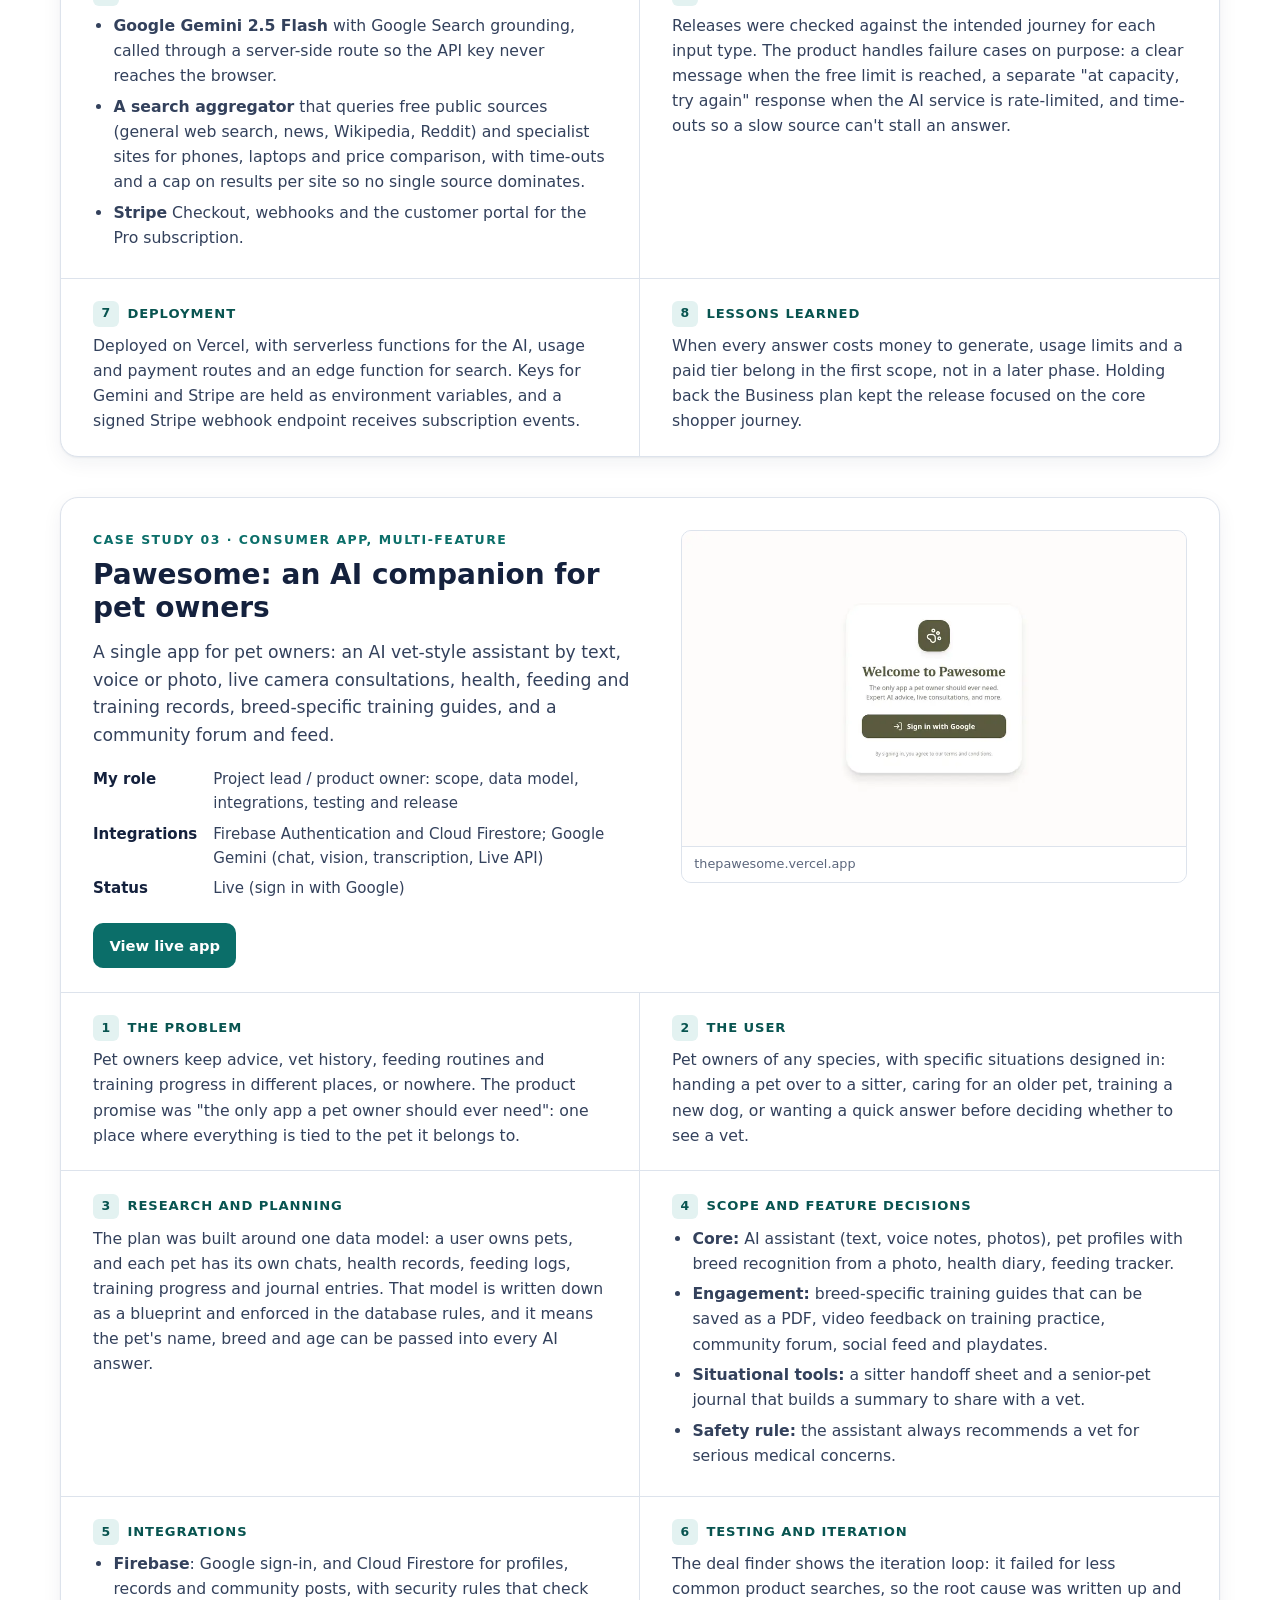
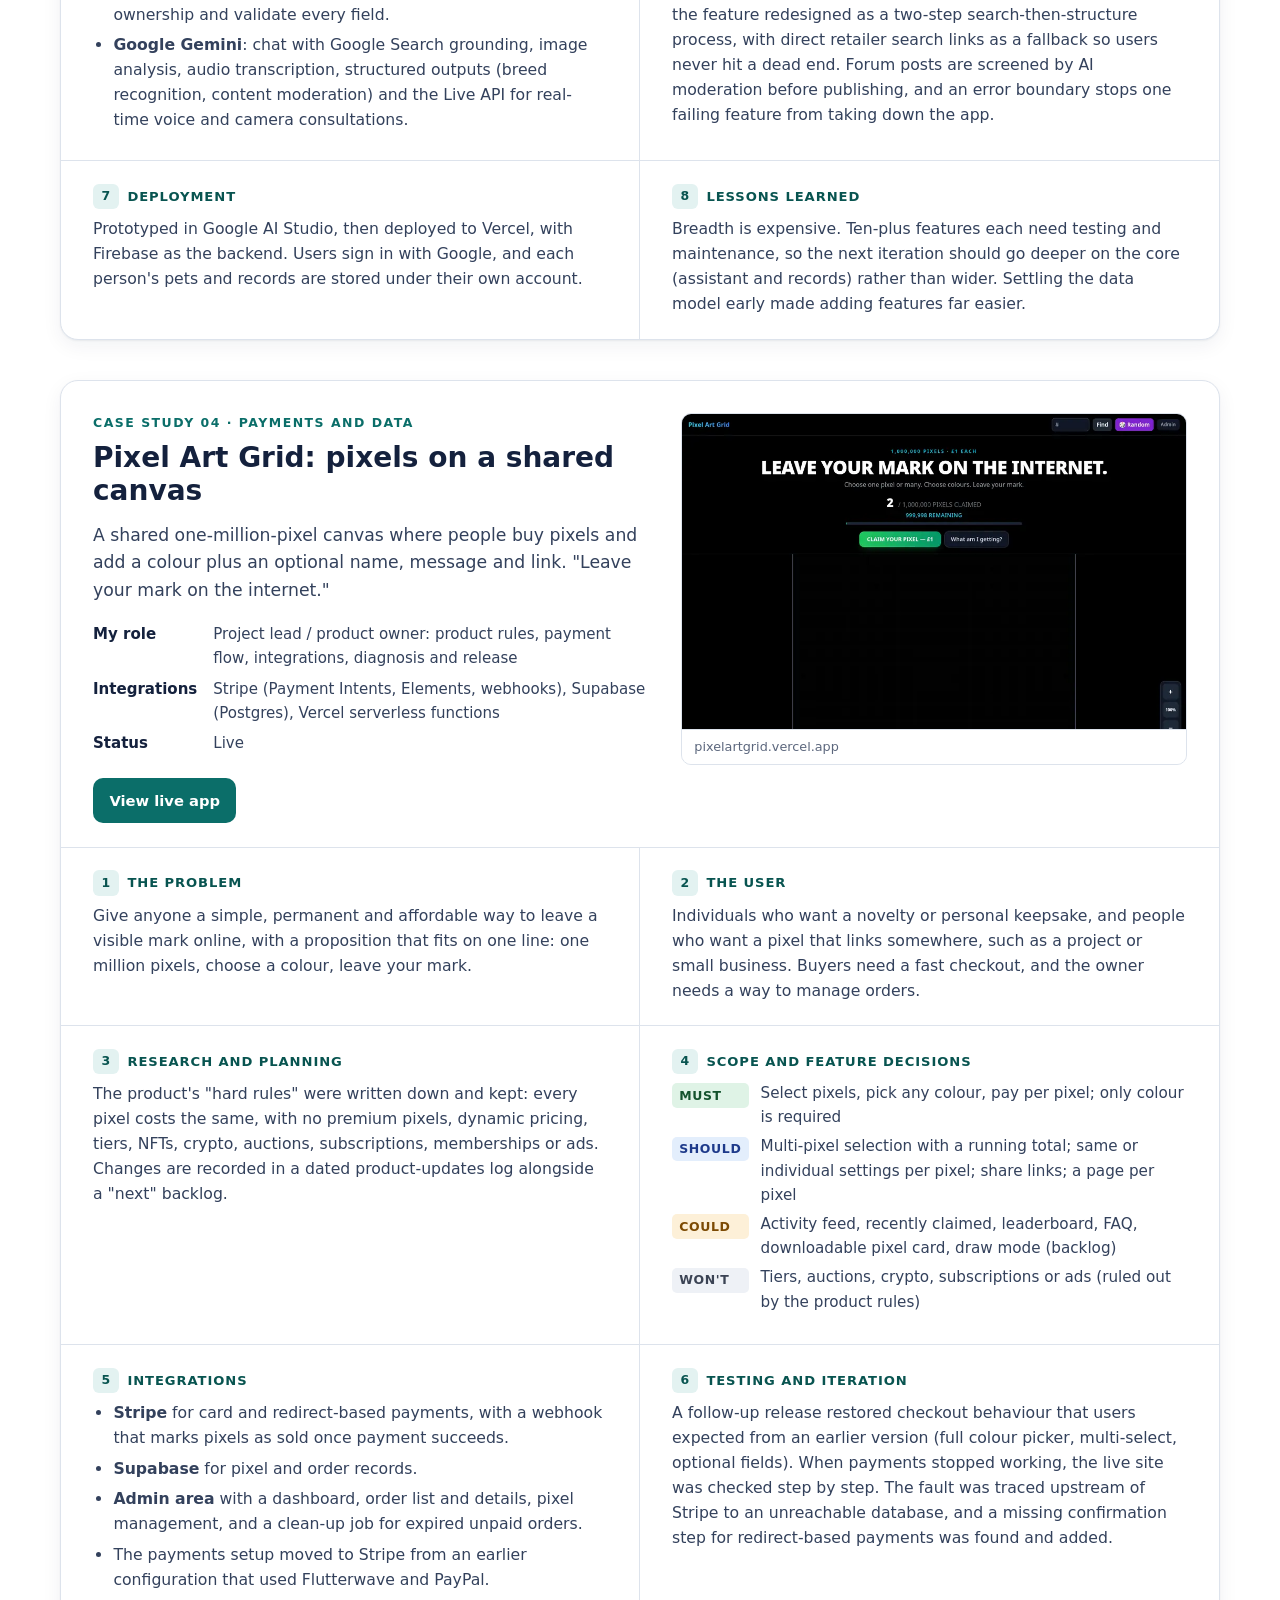
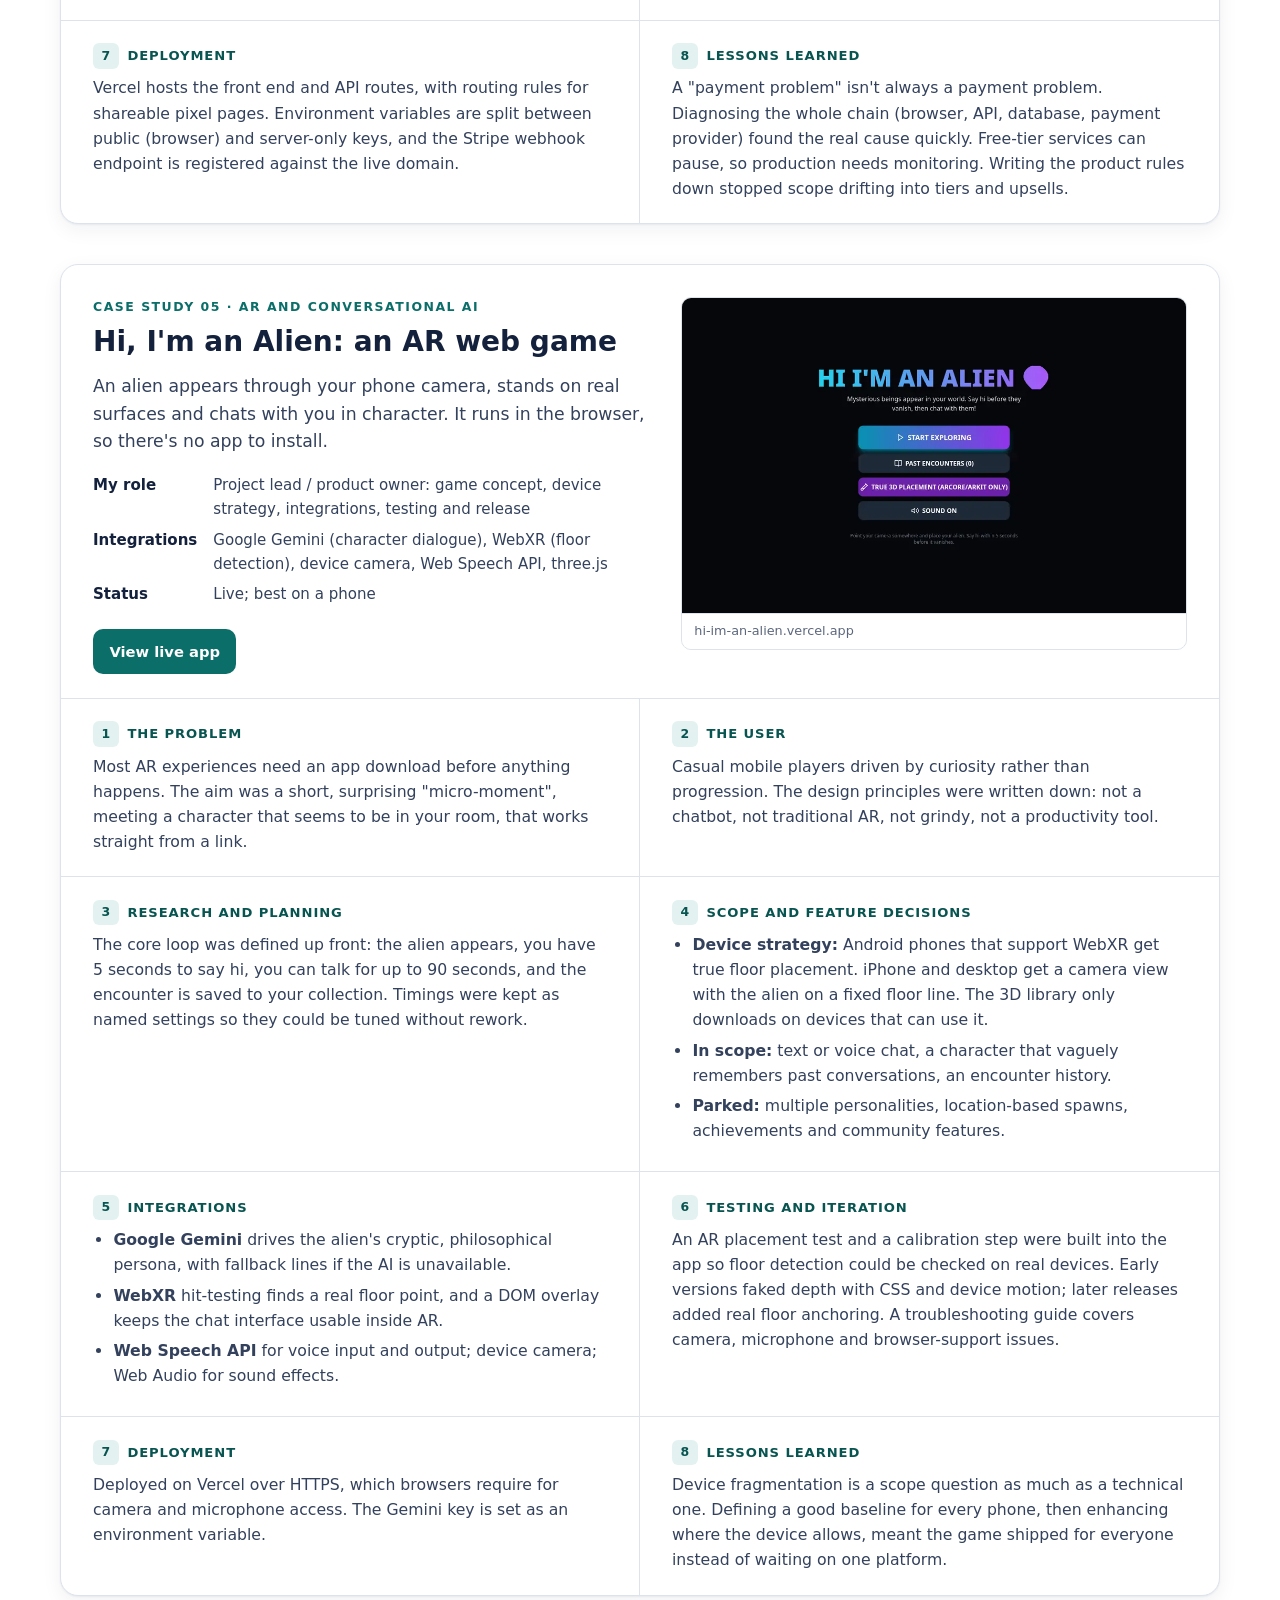
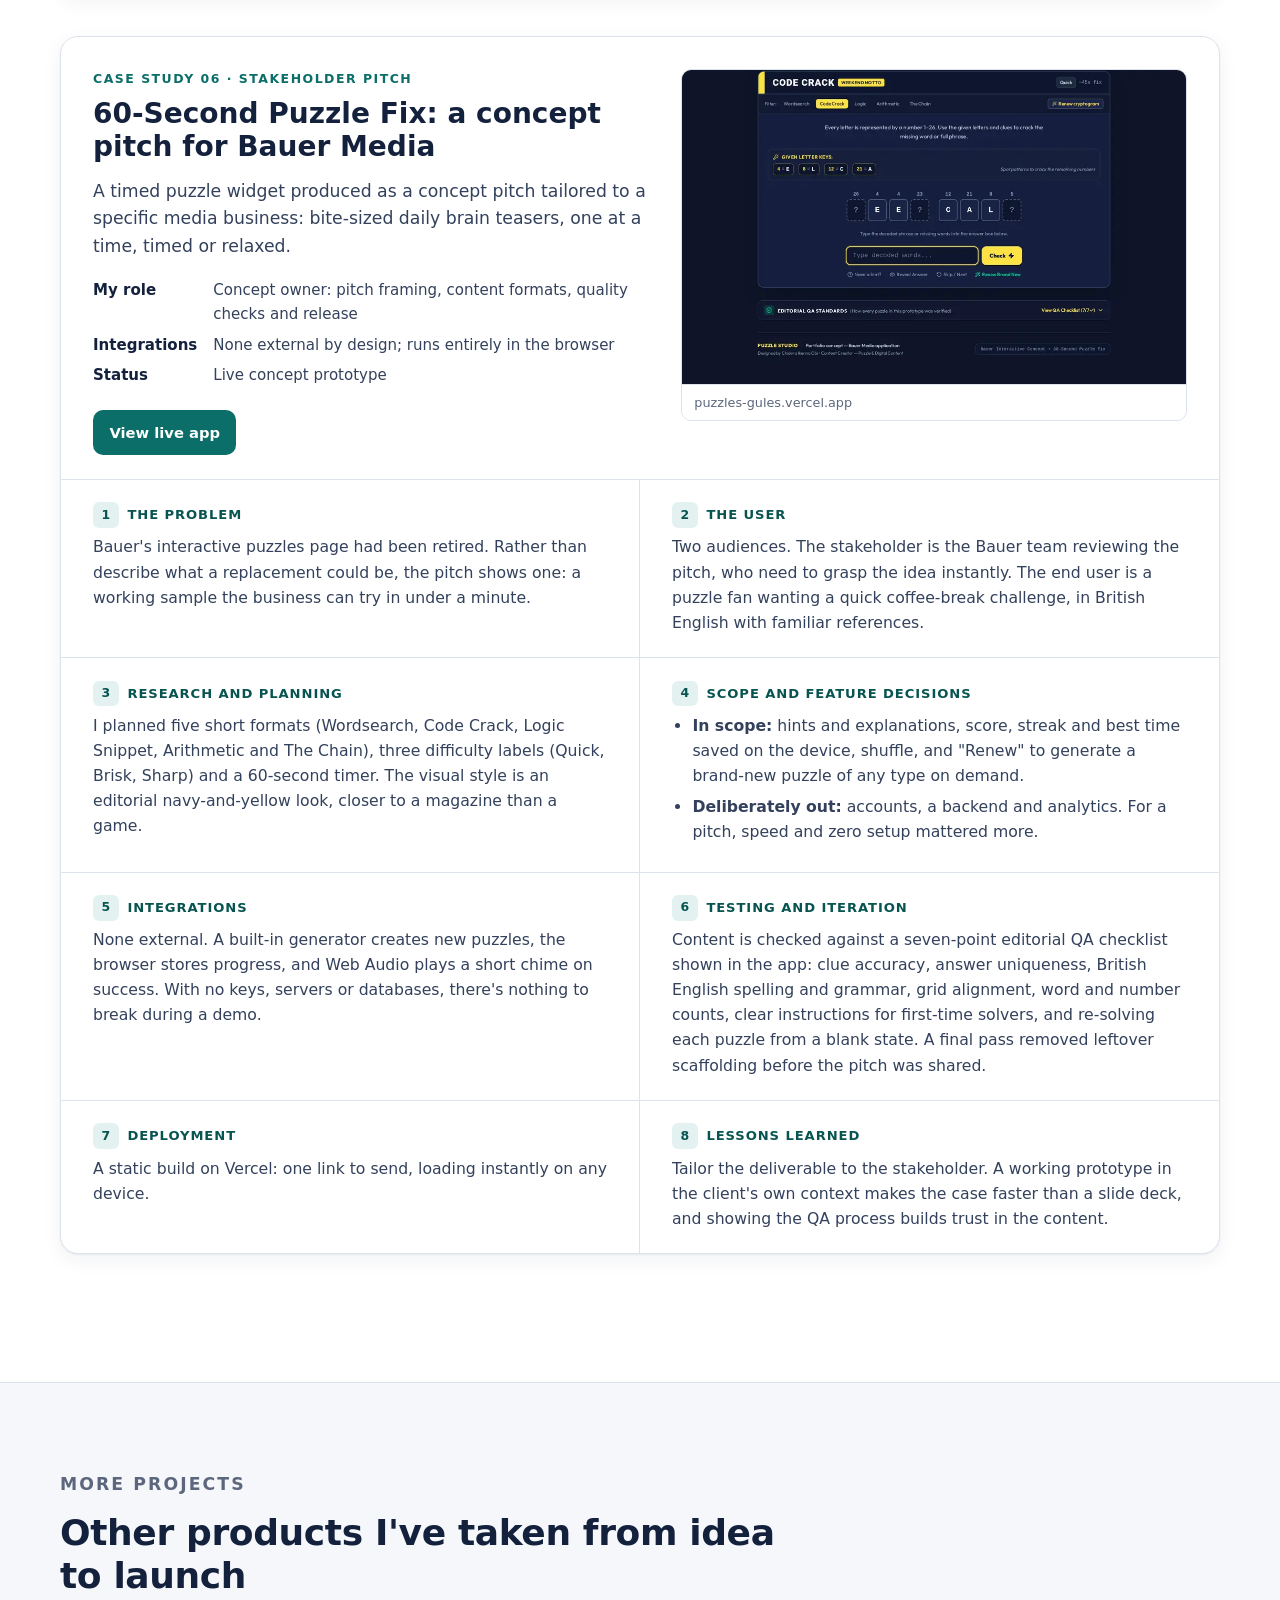
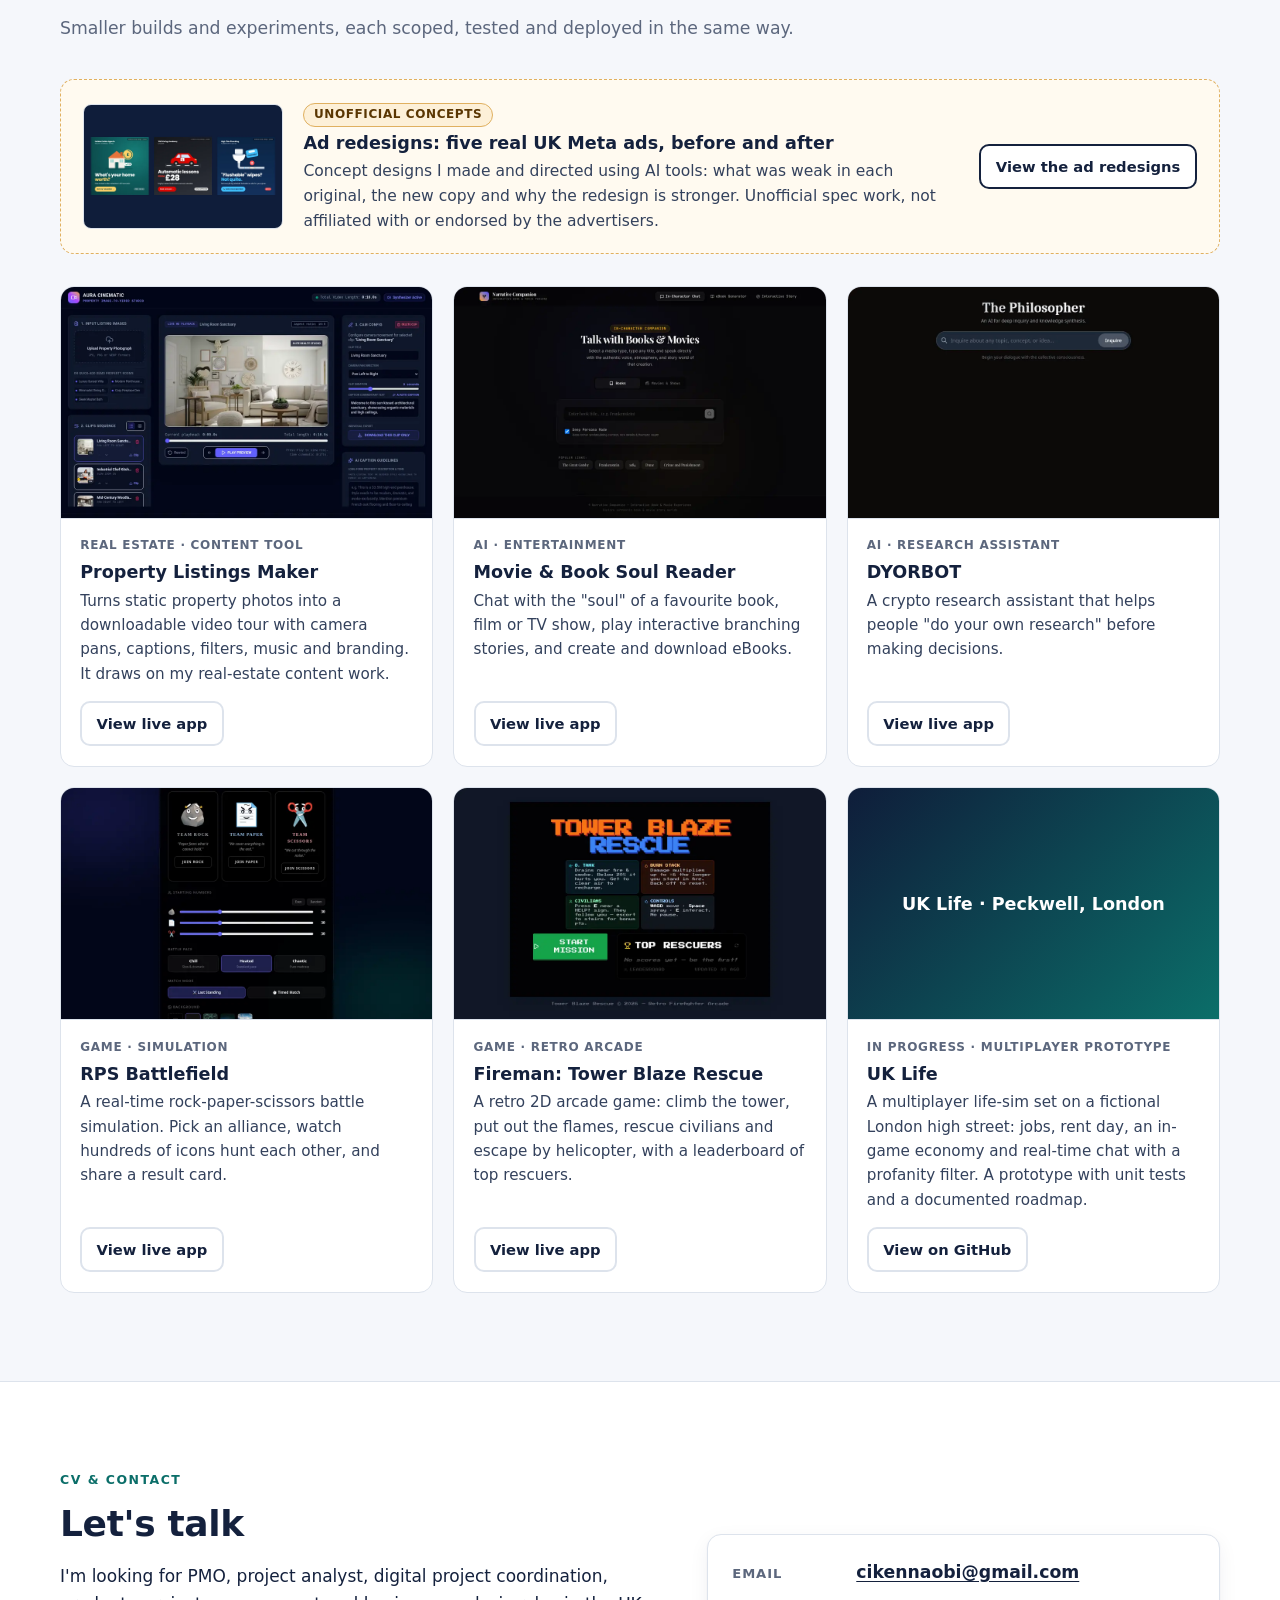
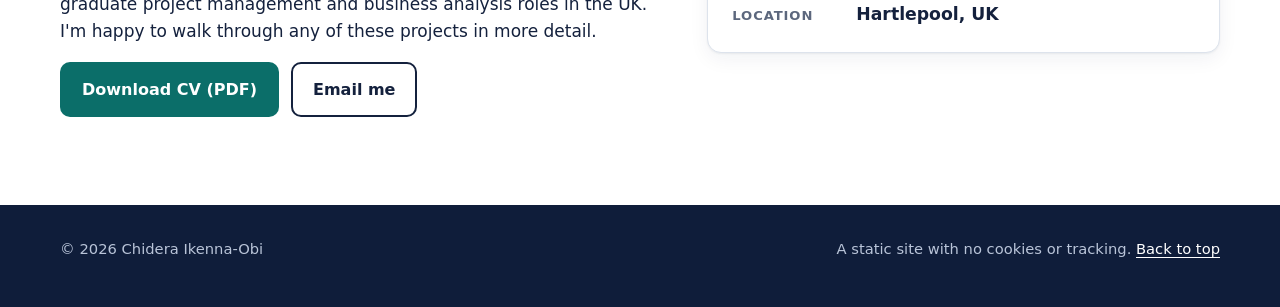
==== commit 1dc3d3ea: "Update contact email" ====
--- a/index.html
+++ b/index.html
@@ -662,12 +662,12 @@
           <p>I'm looking for PMO, project analyst, digital project coordination, graduate project management and business analysis roles in the UK. I'm happy to walk through any of these projects in more detail.</p>
           <div class="btn-row">
             <a class="btn btn-primary" href="assets/Chidera_Ikenna-Obi_CV.pdf" download>Download CV (PDF)</a>
-            <a class="btn btn-secondary" href="mailto:chideraikennaobi@gmail.com">Email me</a>
+            <a class="btn btn-secondary" href="mailto:cikennaobi@gmail.com">Email me</a>
           </div>
         </div>
         <div class="panel">
           <ul class="contact-list">
-            <li><span class="k">Email</span><a href="mailto:chideraikennaobi@gmail.com">chideraikennaobi@gmail.com</a></li>
+            <li><span class="k">Email</span><a href="mailto:cikennaobi@gmail.com">cikennaobi@gmail.com</a></li>
             <li><span class="k">Location</span><span class="v">Hartlepool, UK</span></li>
           </ul>
         </div>
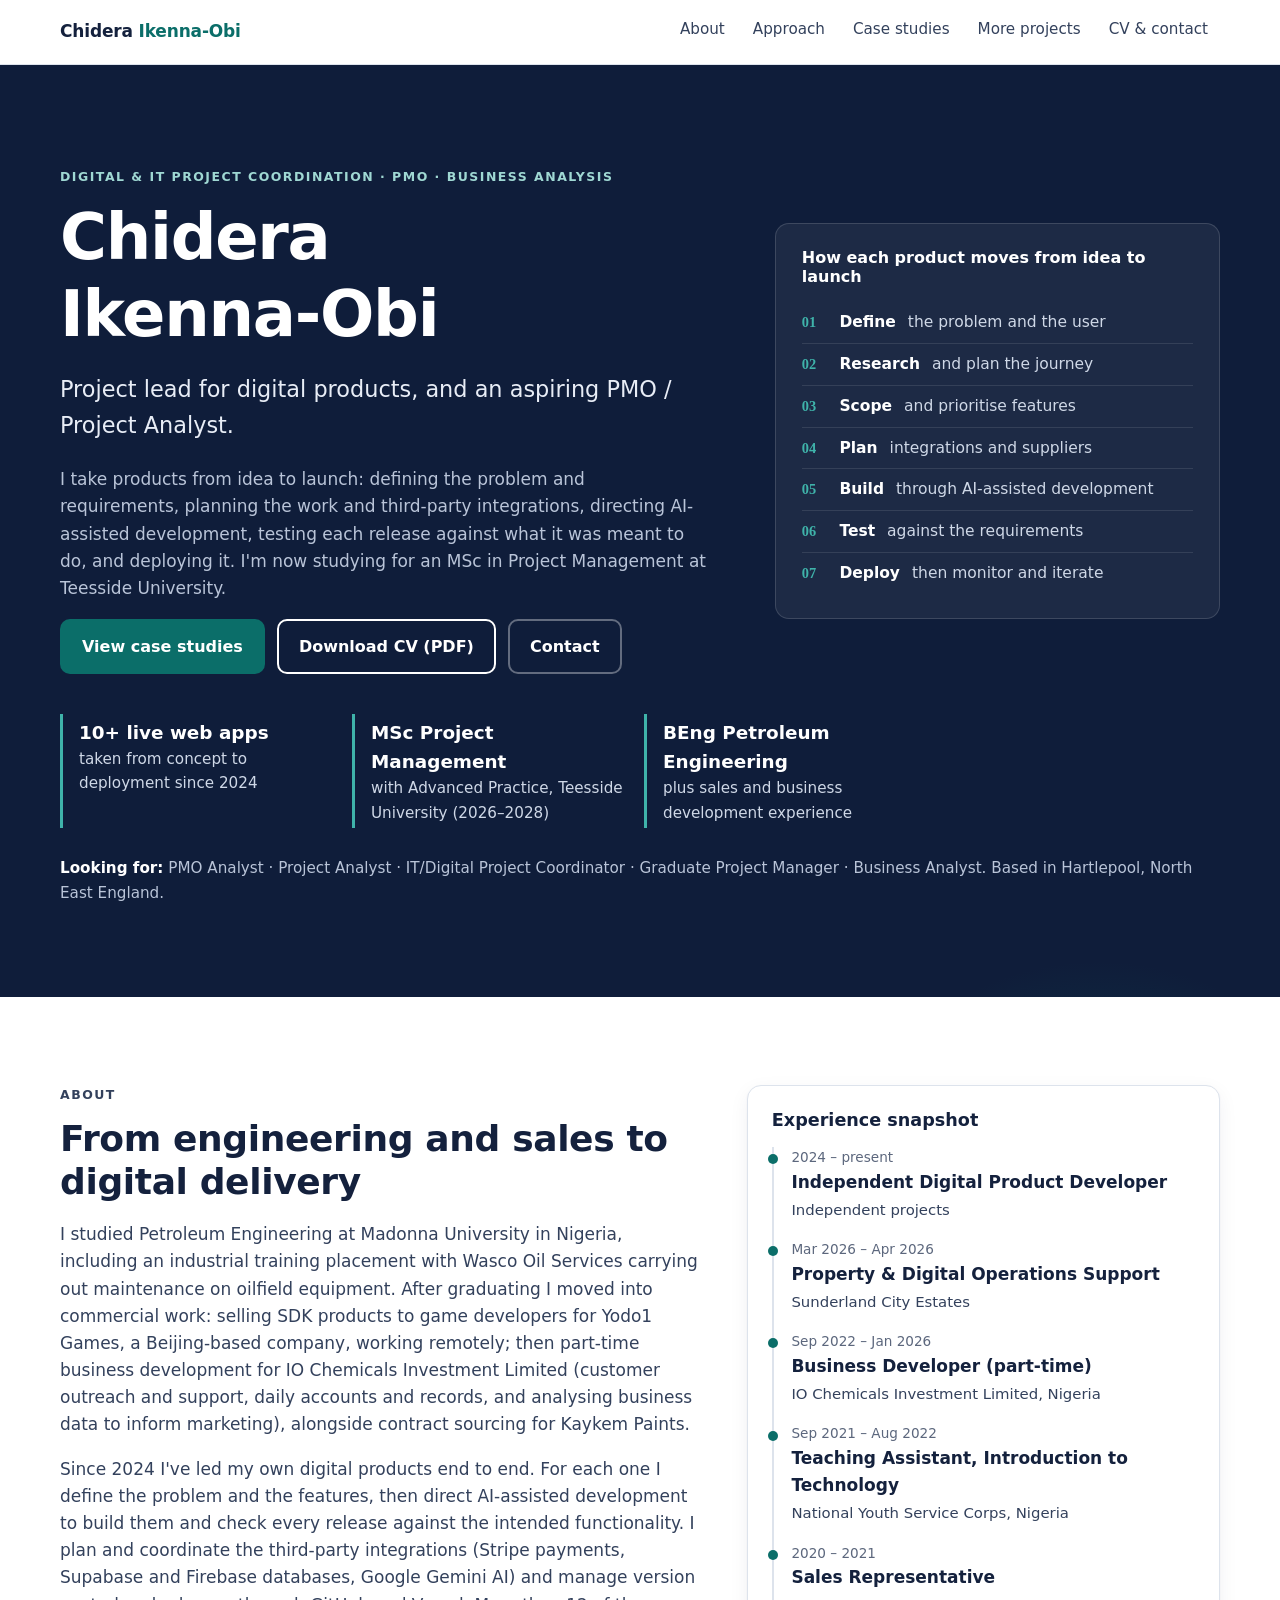
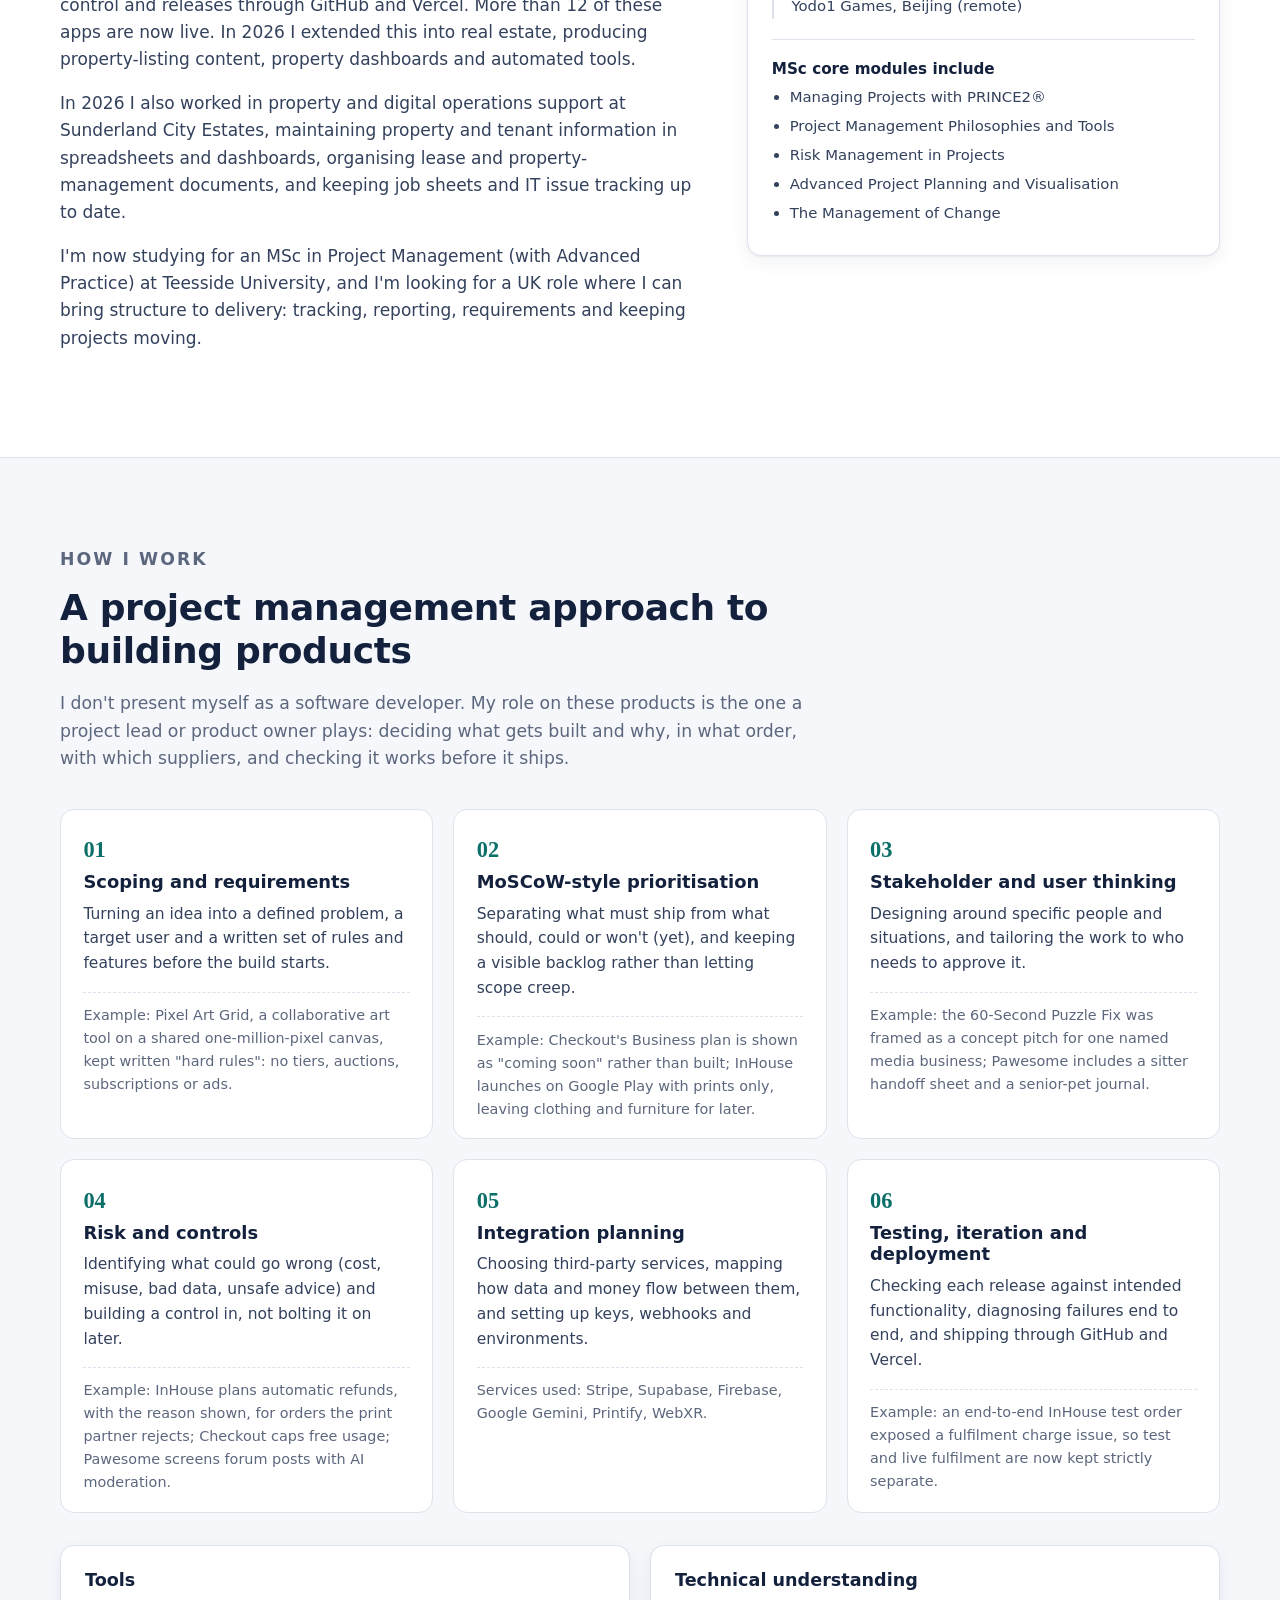
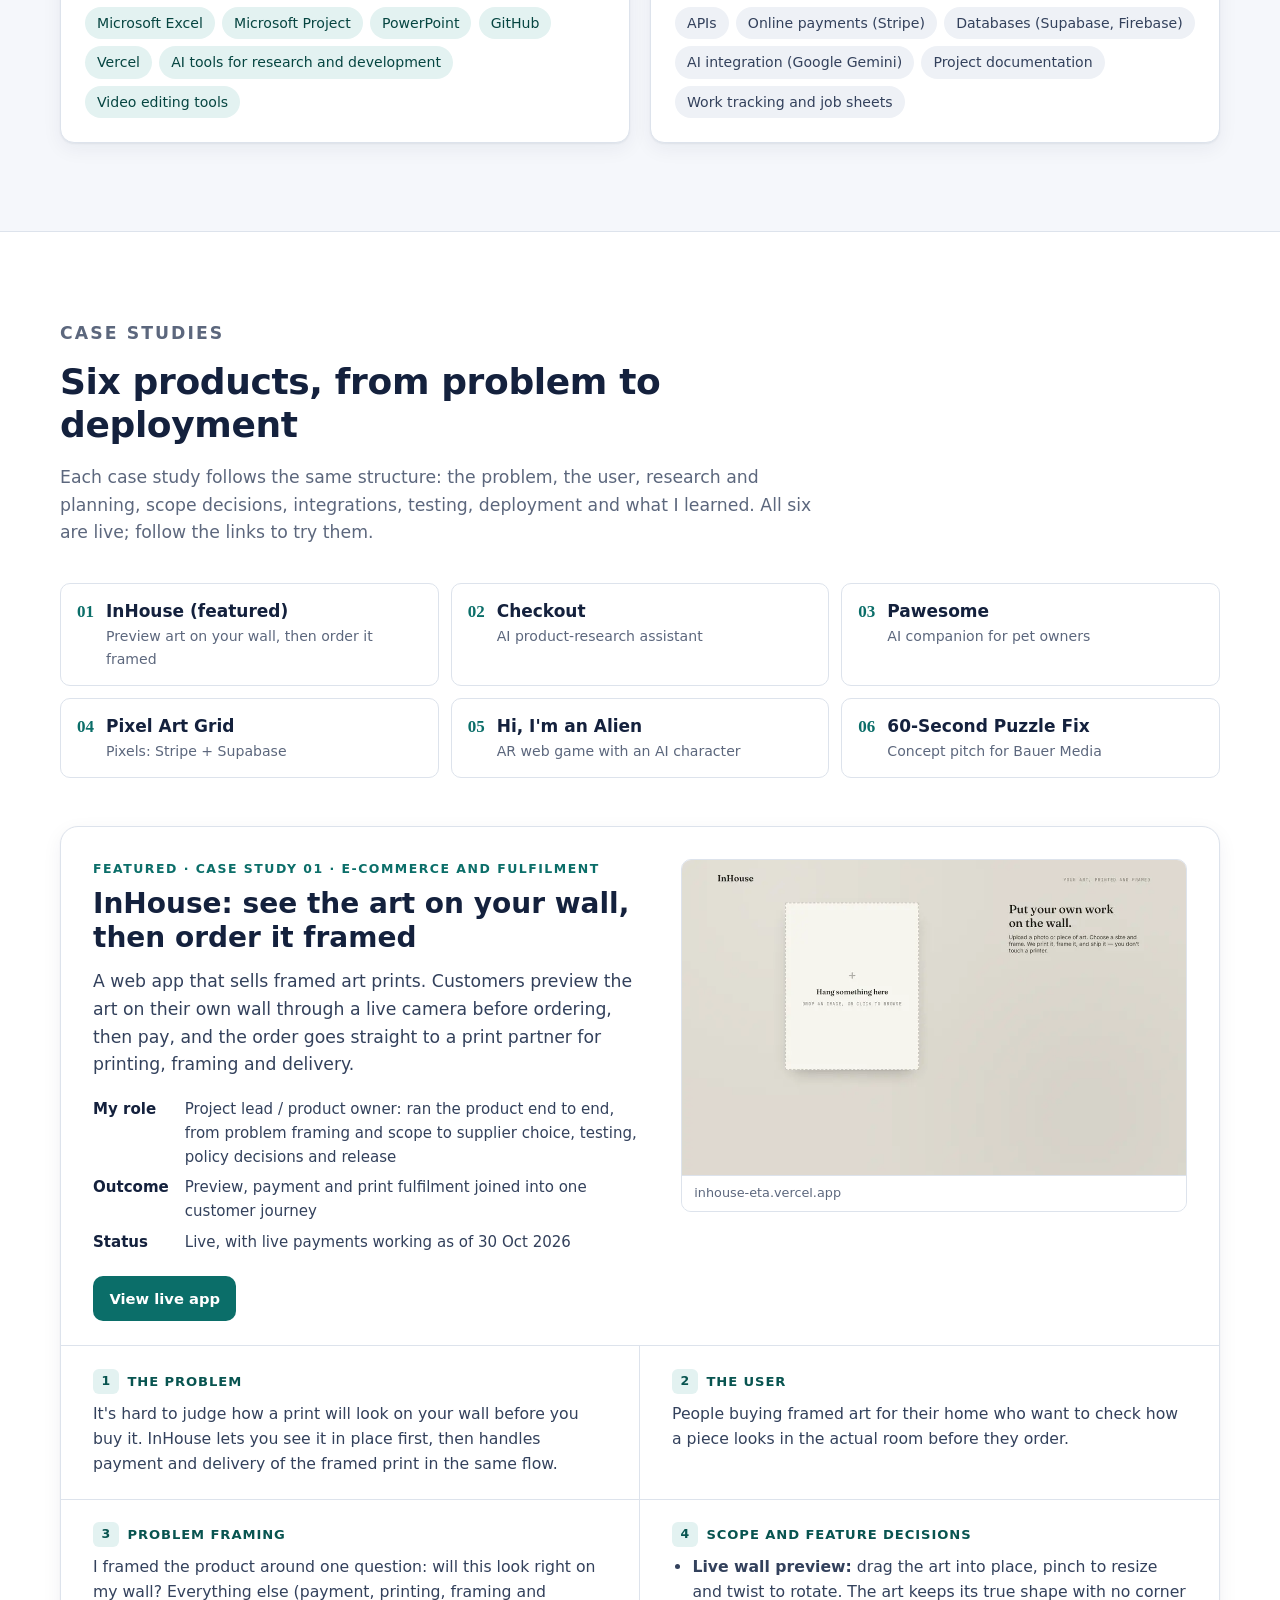
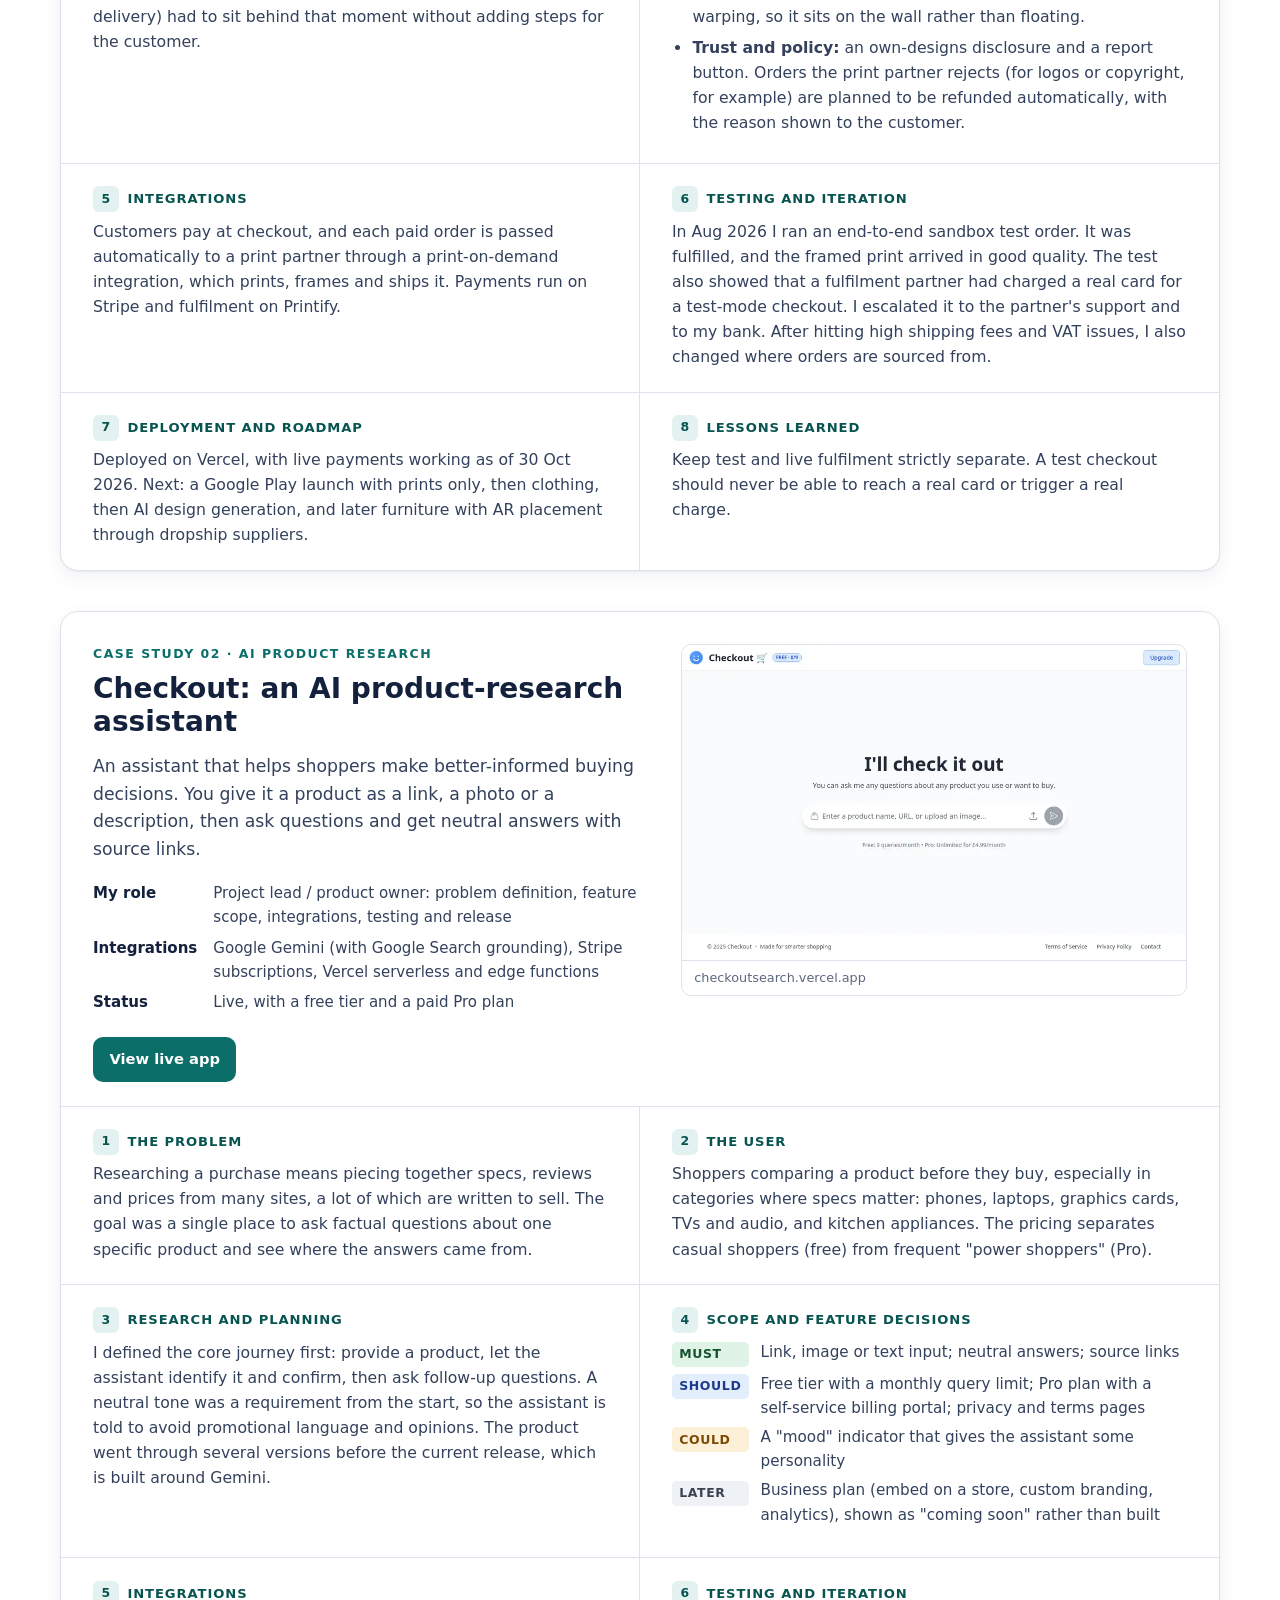
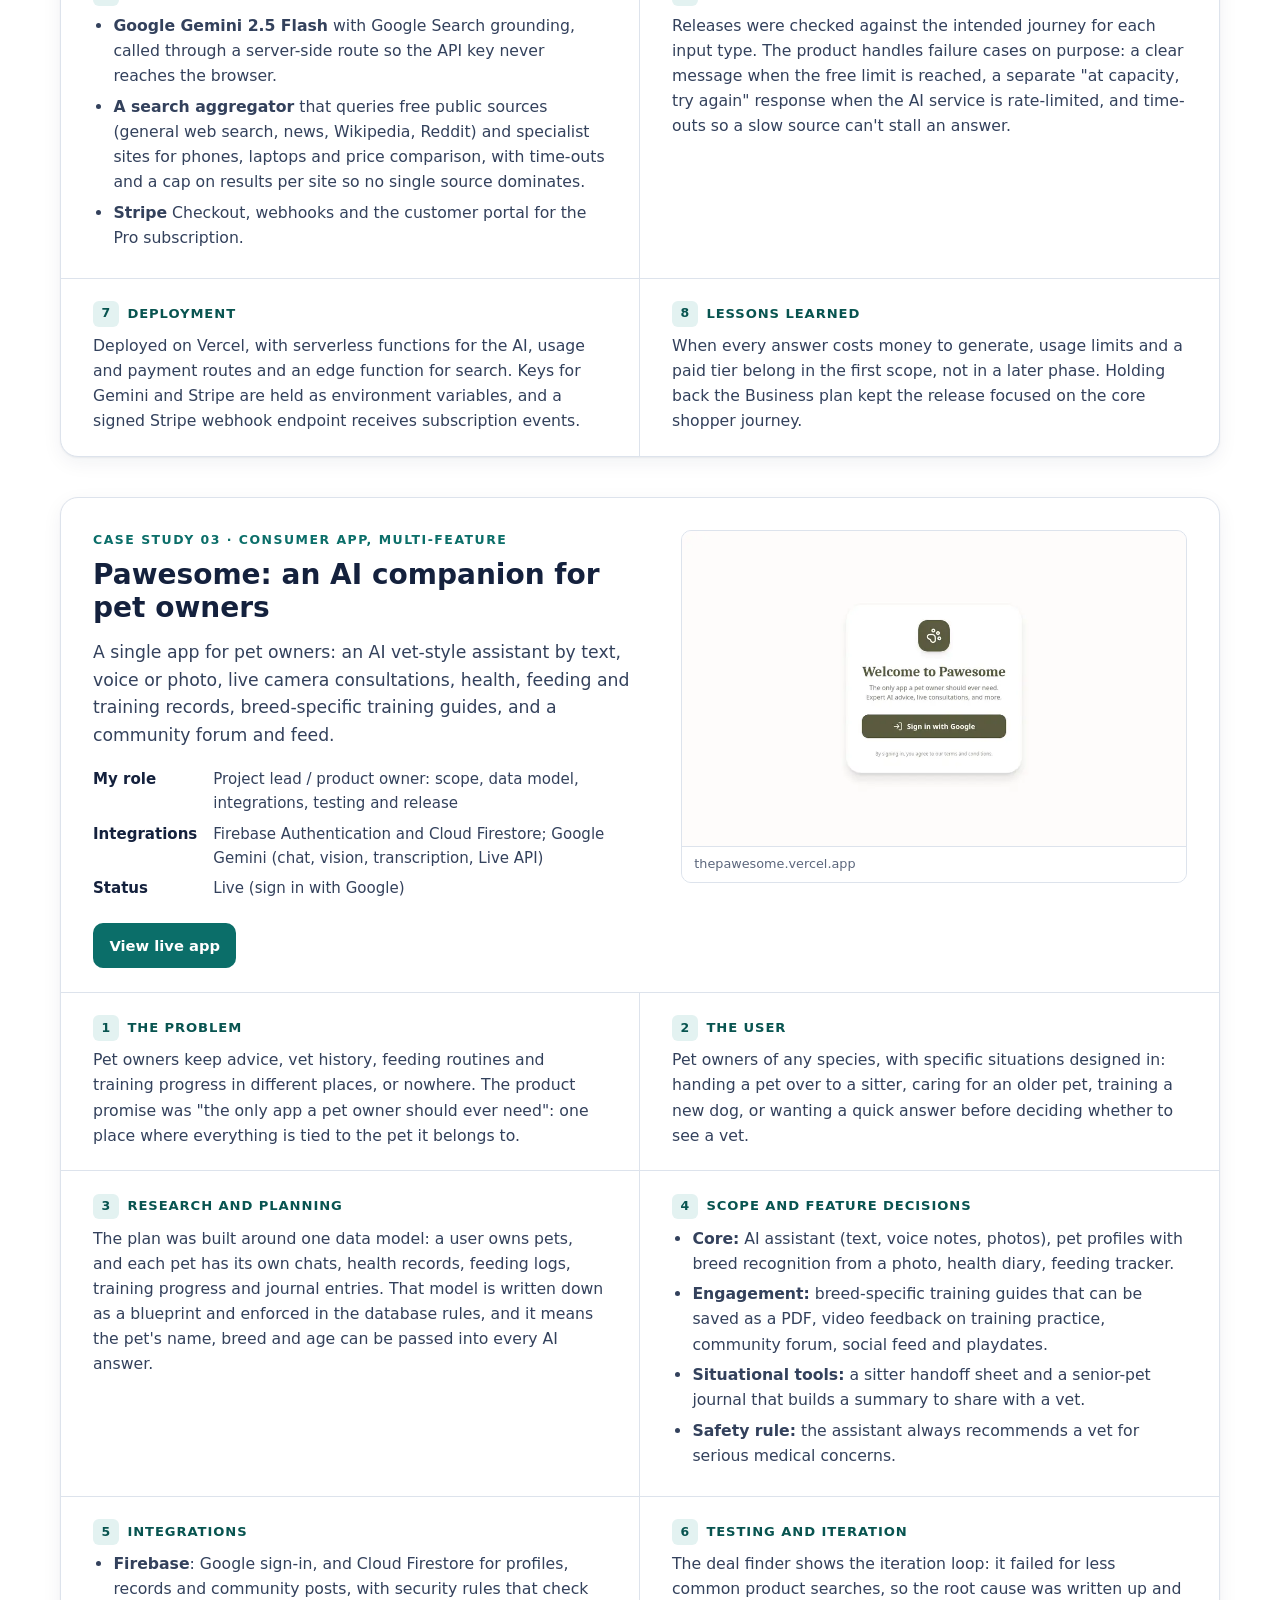
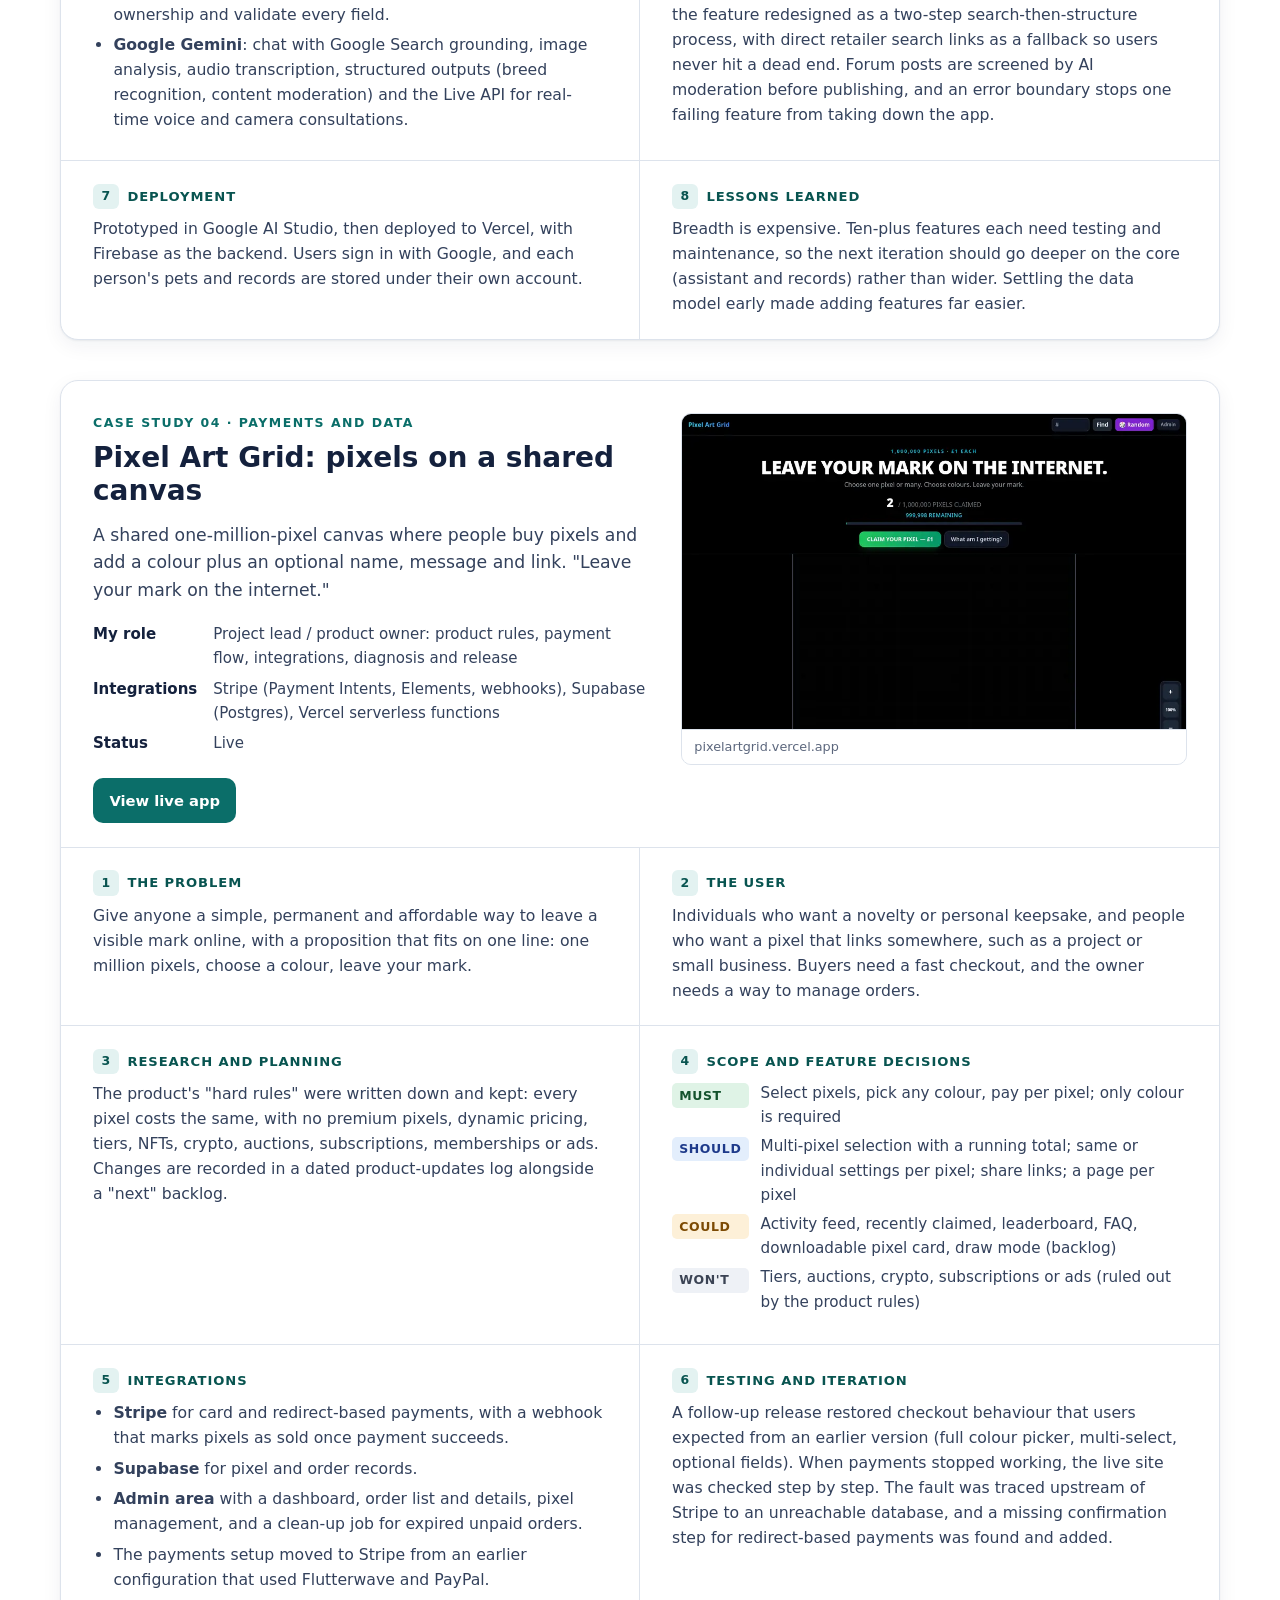
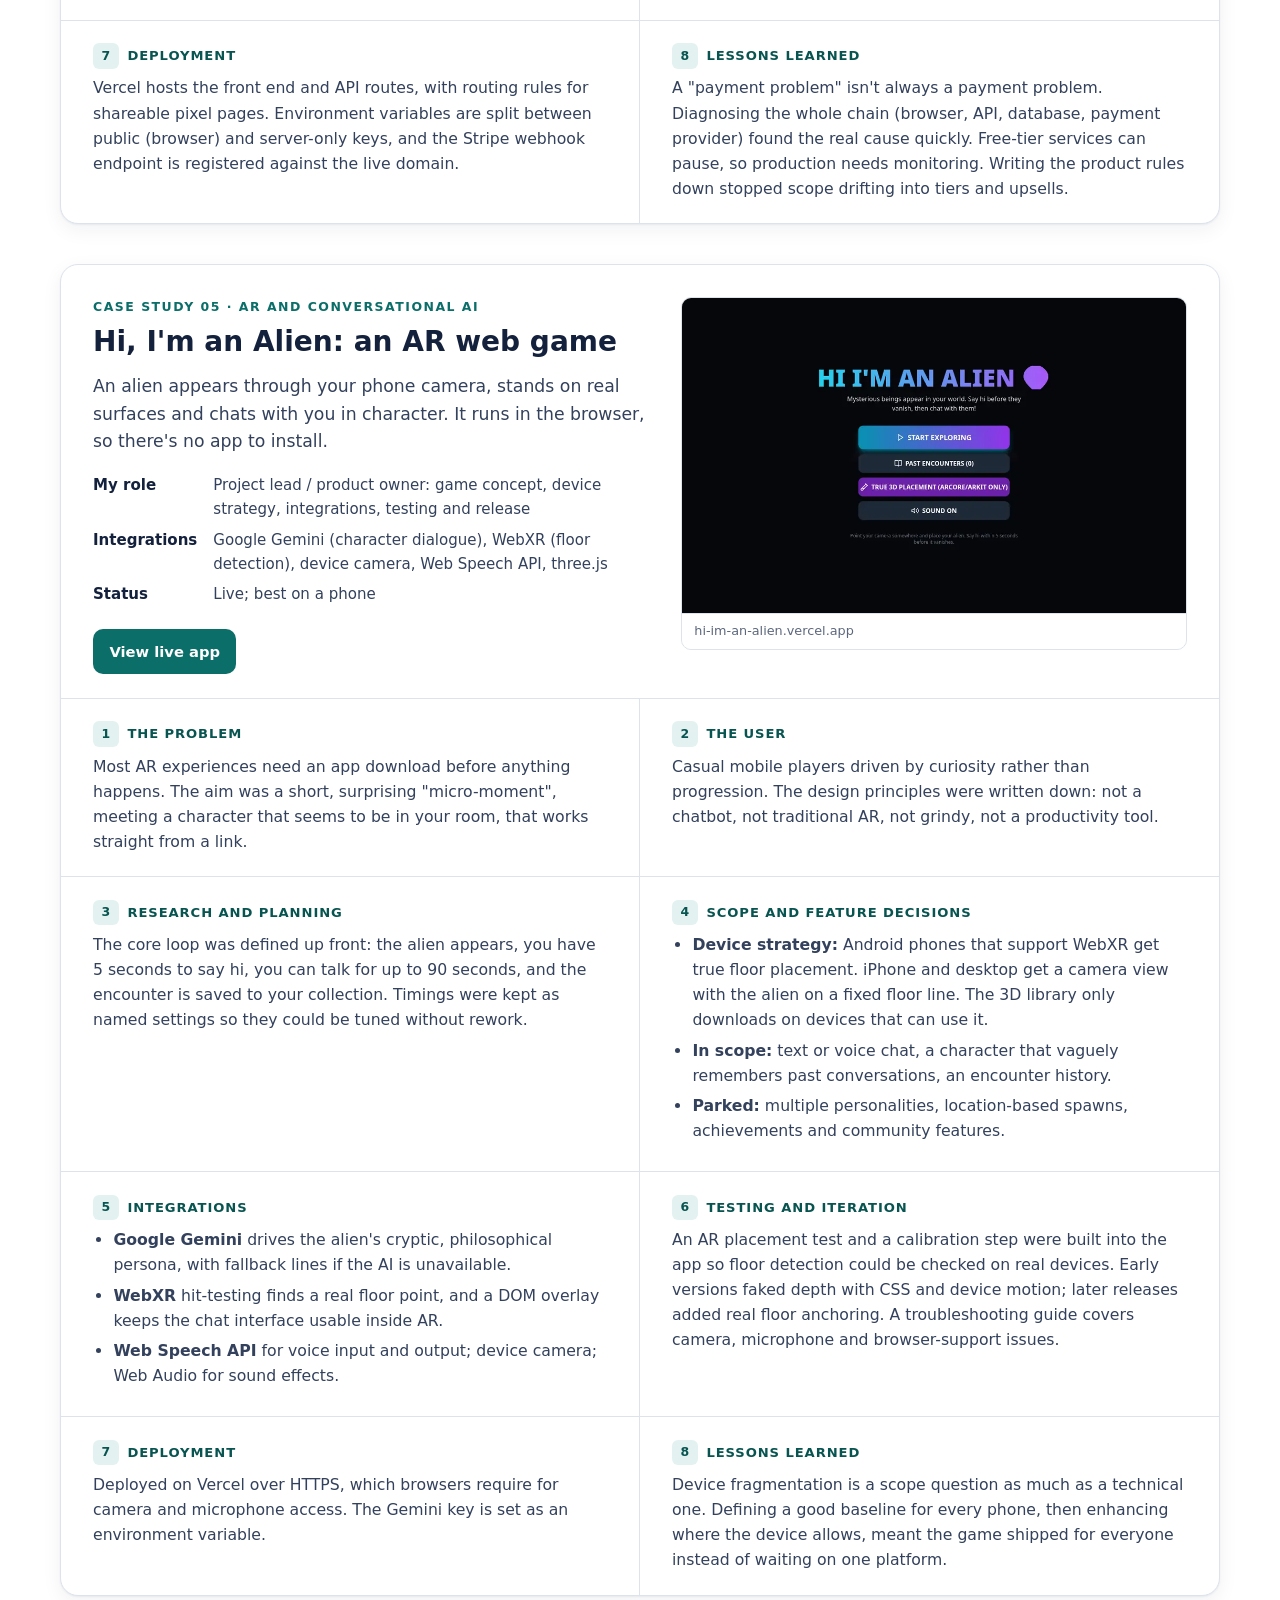
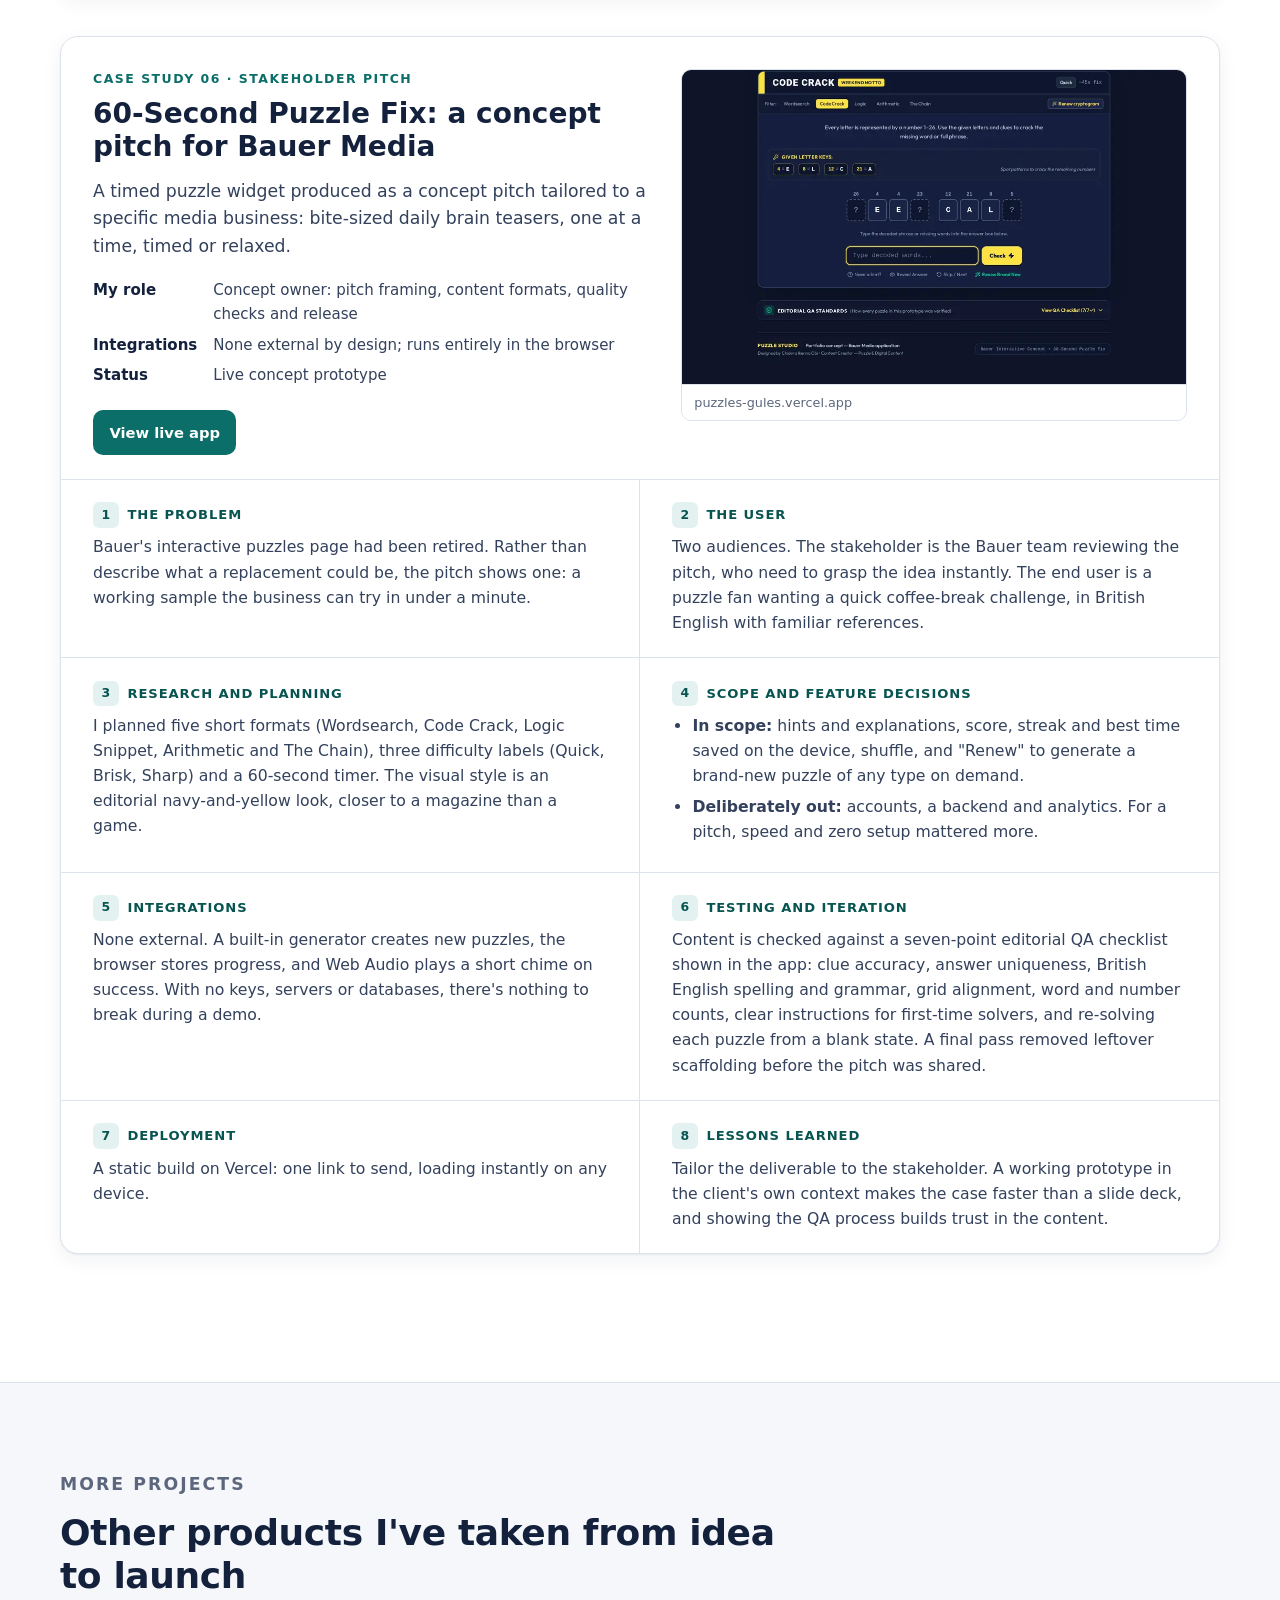
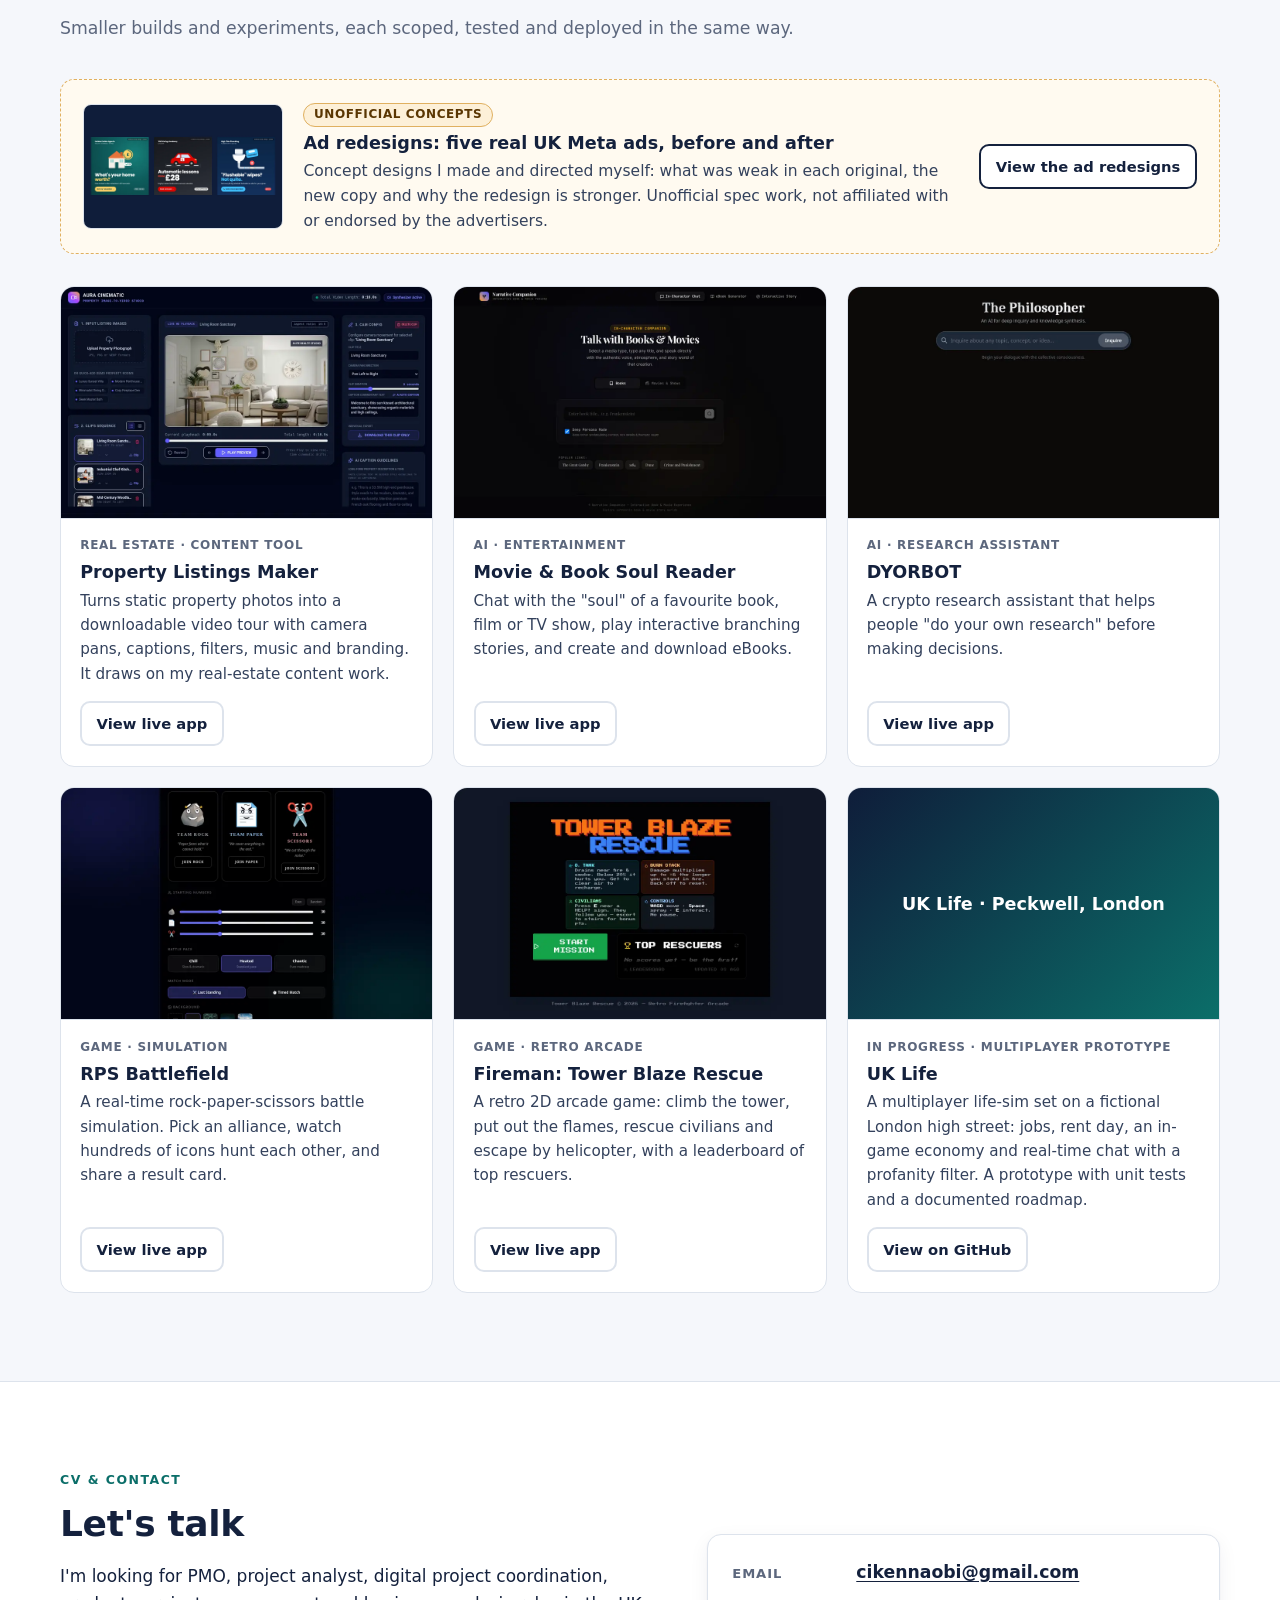
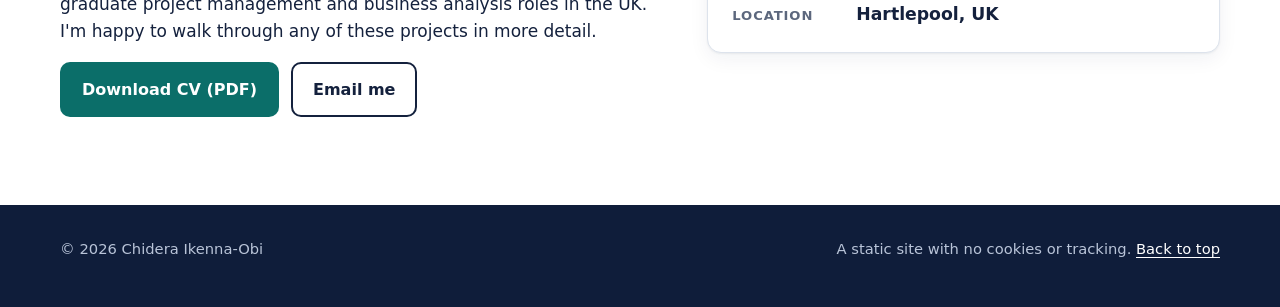
==== commit 27808fea: "Remove remaining AI-tool wording from ad redesigns card and PDF" ====
--- a/index.html
+++ b/index.html
@@ -587,7 +587,7 @@
           <div>
             <span class="sim-tag">Unofficial concepts</span>
             <h3 id="ad-callout-title">Ad redesigns: five real UK Meta ads, before and after</h3>
-            <p>Concept designs I made and directed using AI tools: what was weak in each original, the new copy and why the redesign is stronger. Unofficial spec work, not affiliated with or endorsed by the advertisers.</p>
+            <p>Concept designs I made and directed myself: what was weak in each original, the new copy and why the redesign is stronger. Unofficial spec work, not affiliated with or endorsed by the advertisers.</p>
           </div>
           <a class="btn btn-secondary btn-sm" href="ad-redesigns/">View the ad redesigns</a>
         </aside>
--- a/assets/css/styles.css
+++ b/assets/css/styles.css
@@ -283,3 +283,21 @@
 
 .sim-notice-title { font-size: 1.05rem; line-height: 1.5; }
 .sample-badge { display: inline-block; margin: .5rem 0 .75rem; background: #fdf0d8; color: #5a3602; border: 1px solid #e0b060; border-radius: 999px; padding: .25rem .8rem; font-size: .85rem; font-weight: 700; letter-spacing: .01em; line-height: 1.4; }
+
+/* Printed.com unlisted spec page */
+.printed-video-wrap { display: flex; justify-content: center; margin: 1.5rem 0 2rem; }
+.printed-video-wrap video { width: 100%; max-width: 400px; height: auto; aspect-ratio: 9 / 16; border-radius: 12px; background: #0f1d3a; display: block; box-shadow: var(--shadow); }
+.printed-carousel { display: grid; grid-template-columns: repeat(3, minmax(0, 1fr)); gap: 1rem; margin: 1.25rem 0 2rem; }
+.printed-carousel figure { margin: 0; border: 1px solid var(--line); border-radius: 10px; overflow: hidden; background: var(--bg-alt); }
+.printed-carousel img { width: 100%; height: auto; display: block; }
+.printed-carousel figcaption { font-size: .85rem; color: var(--muted); padding: .5rem .7rem; border-top: 1px solid var(--line); background: #fff; }
+.printed-caption { background: var(--bg-alt); border: 1px solid var(--line); border-left: 4px solid var(--accent); border-radius: 0 10px 10px 0; padding: 1rem 1.15rem; margin: 0 0 1.25rem; white-space: pre-wrap; }
+.printed-caption p { margin: 0 0 .6em; color: var(--ink); }
+.printed-caption p:last-child { margin: 0; }
+.printed-hashtags { font-size: .9rem; color: var(--muted); word-break: break-word; }
+.printed-meta { margin-top: 2rem; padding-top: 1.25rem; border-top: 1px solid var(--line); font-size: .95rem; color: var(--muted); }
+.printed-meta a { color: var(--accent); }
+@media (max-width: 720px) {
+  .printed-carousel { grid-template-columns: 1fr; max-width: 360px; margin-inline: auto; }
+  .printed-video-wrap video { max-width: 320px; }
+}
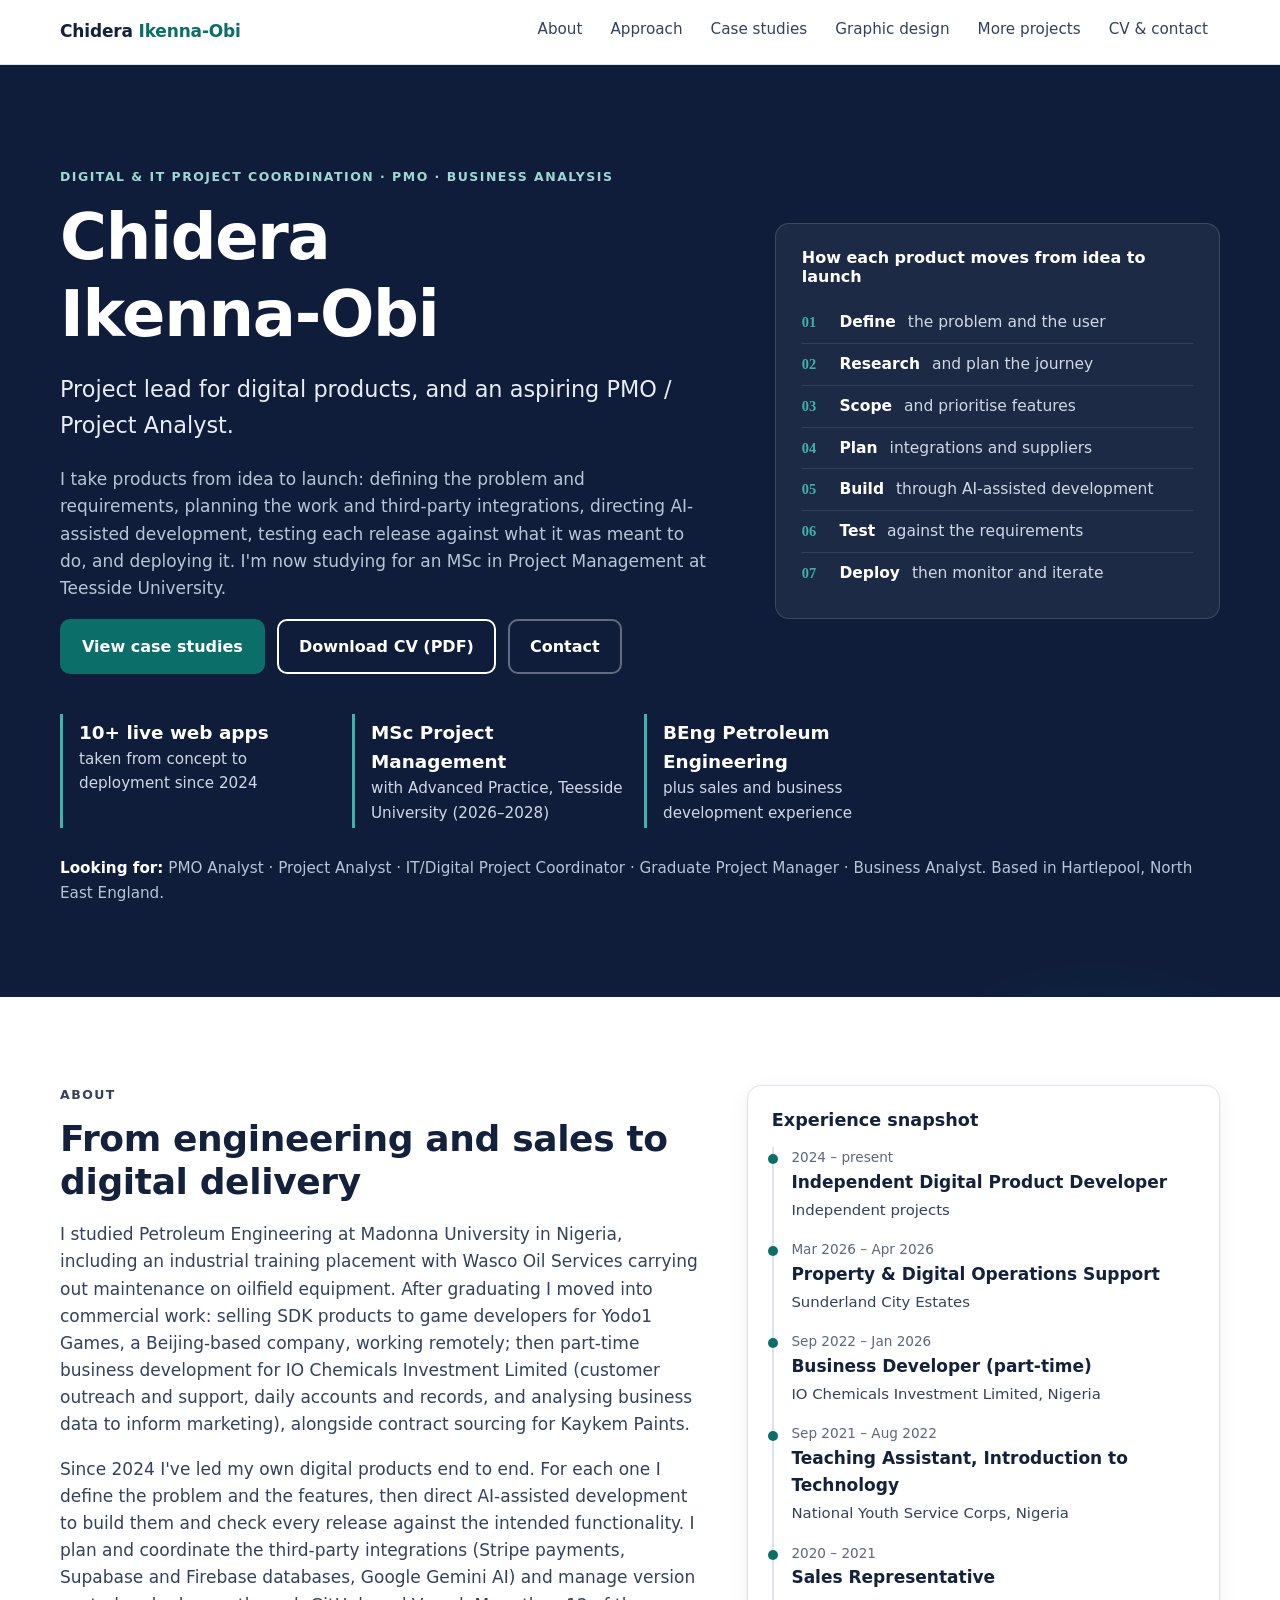
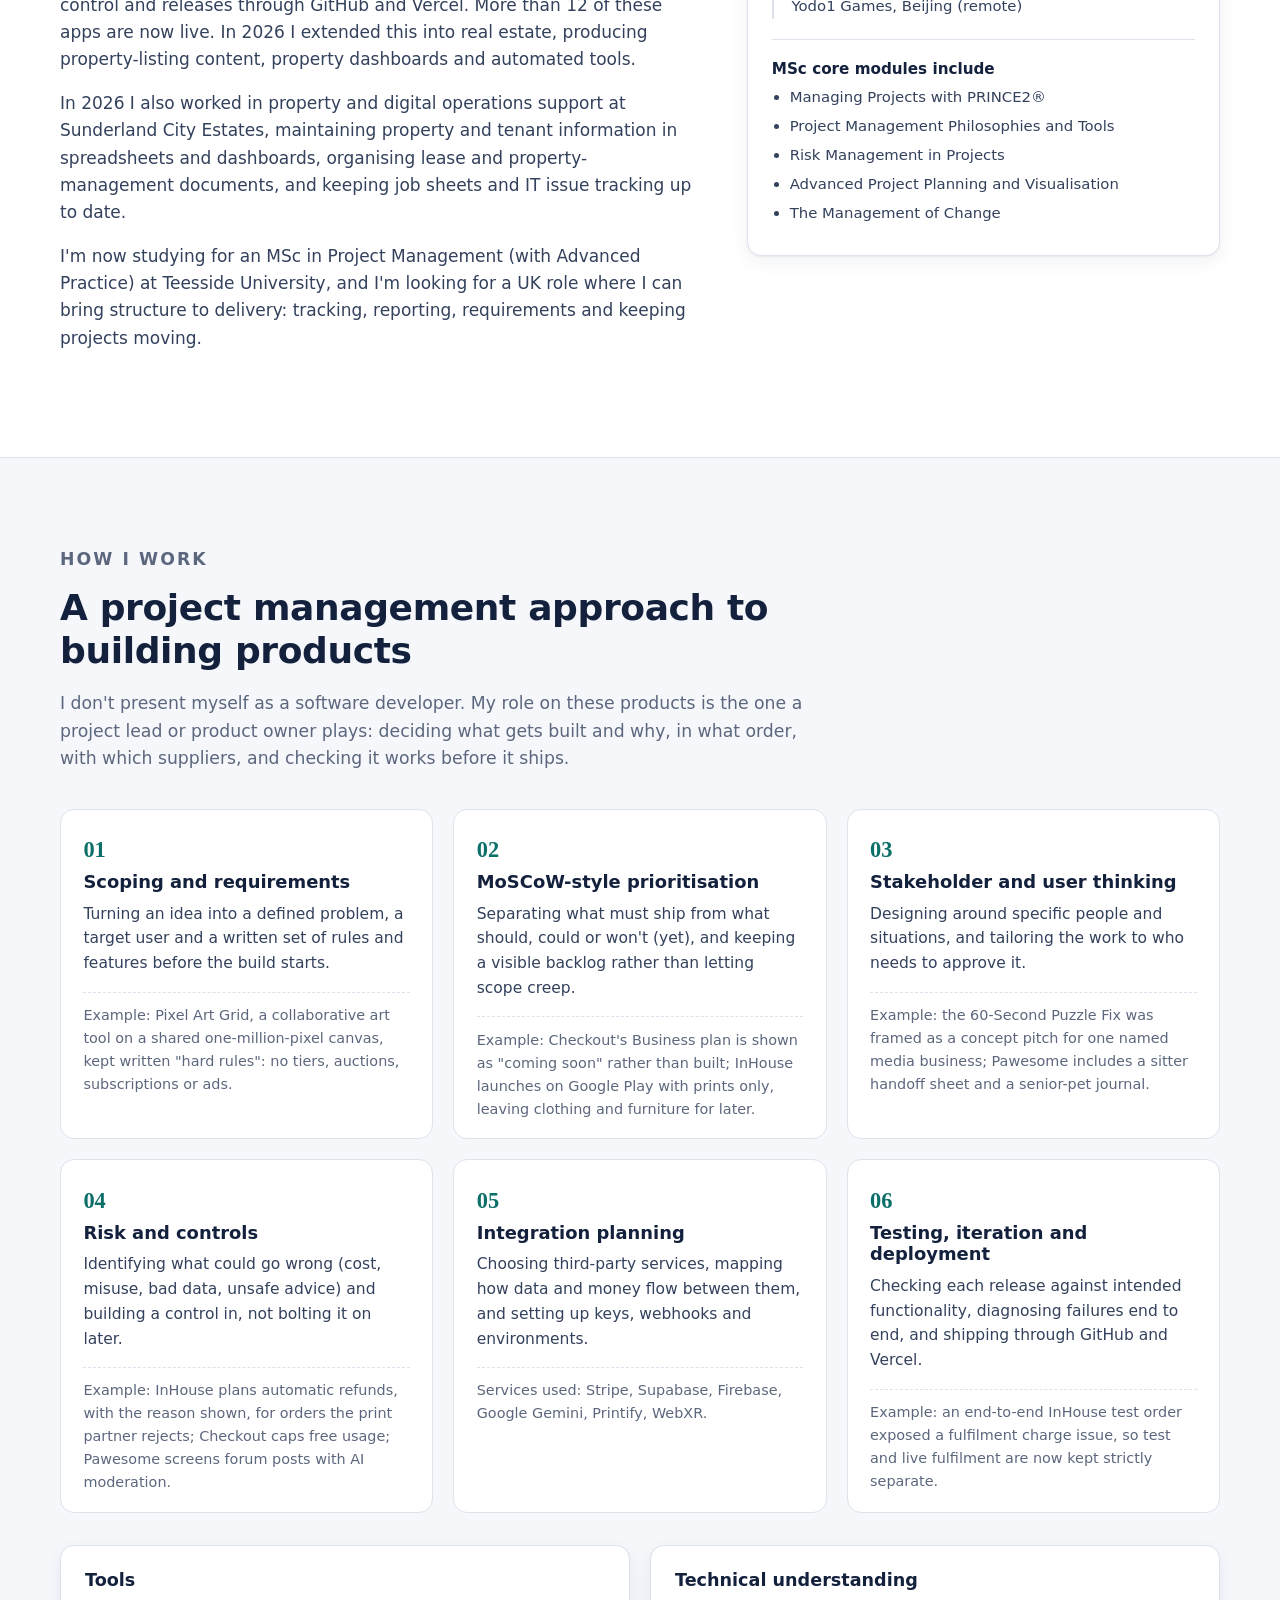
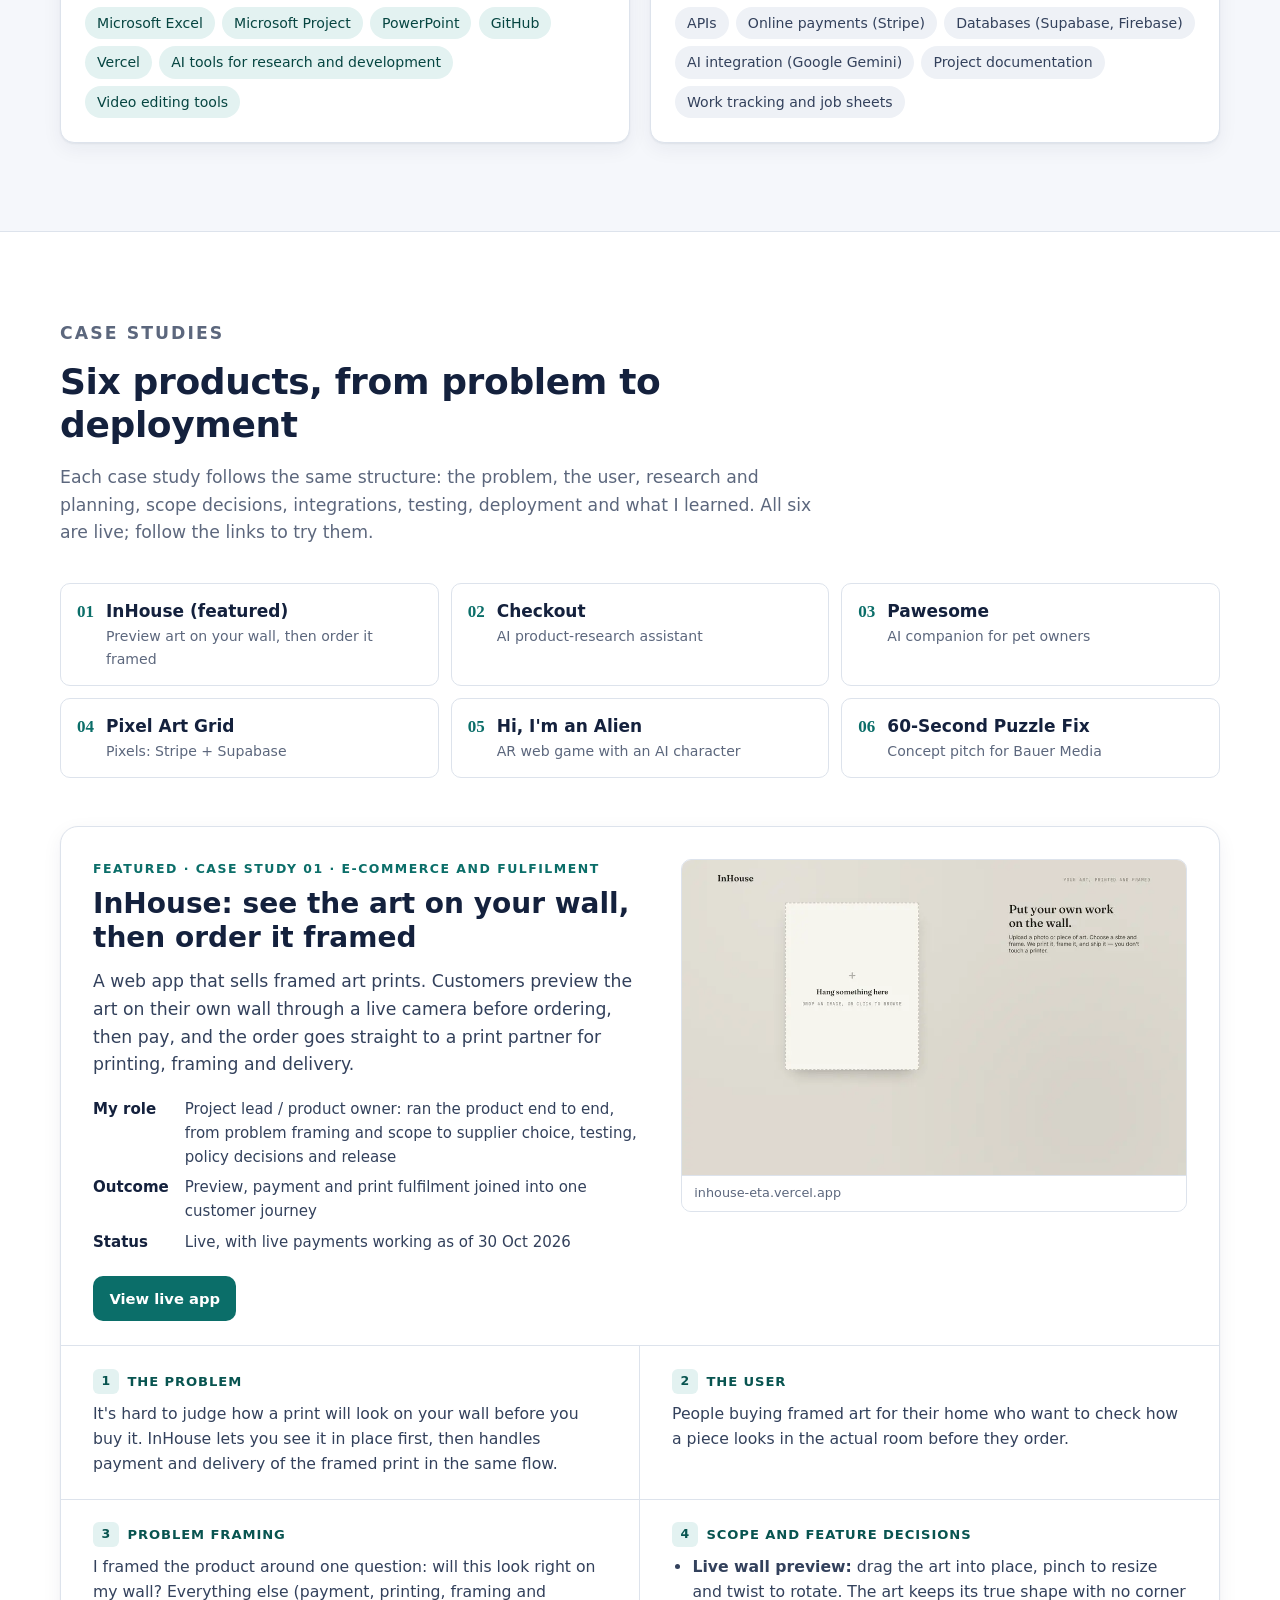
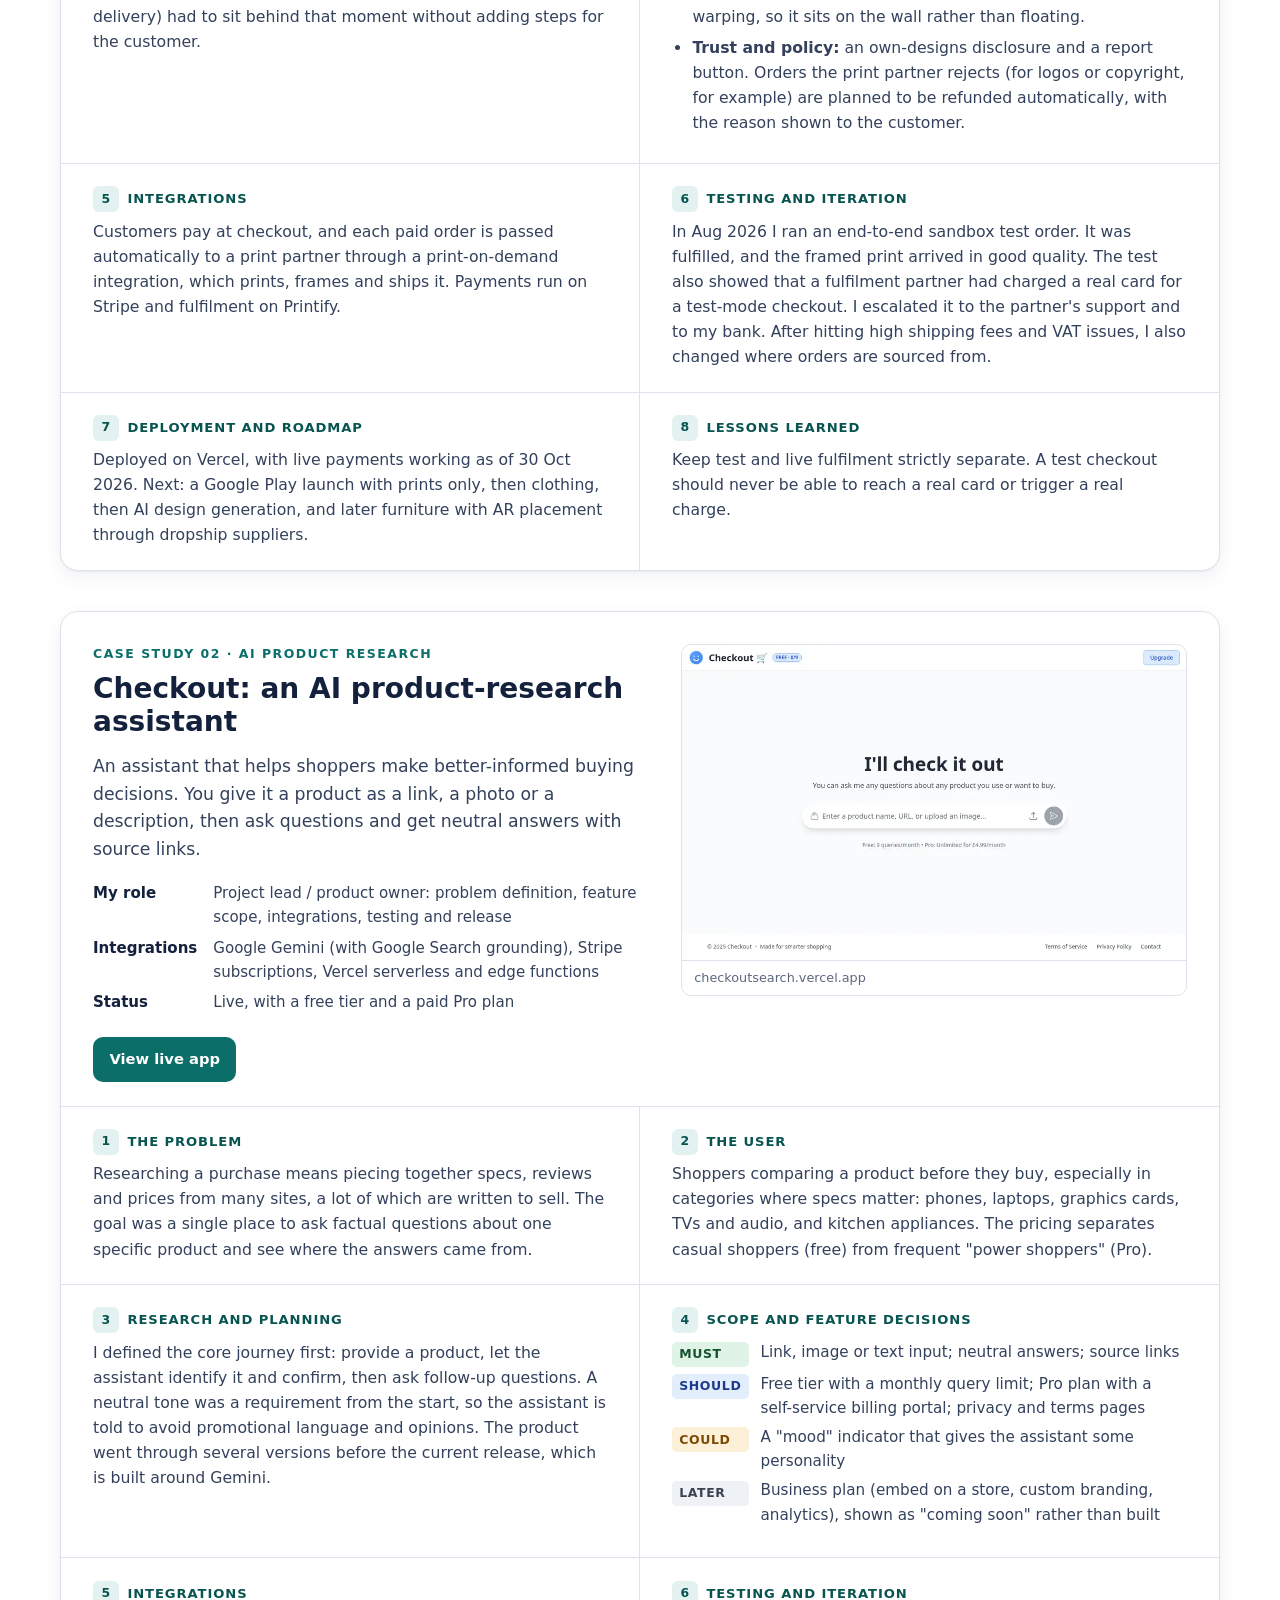
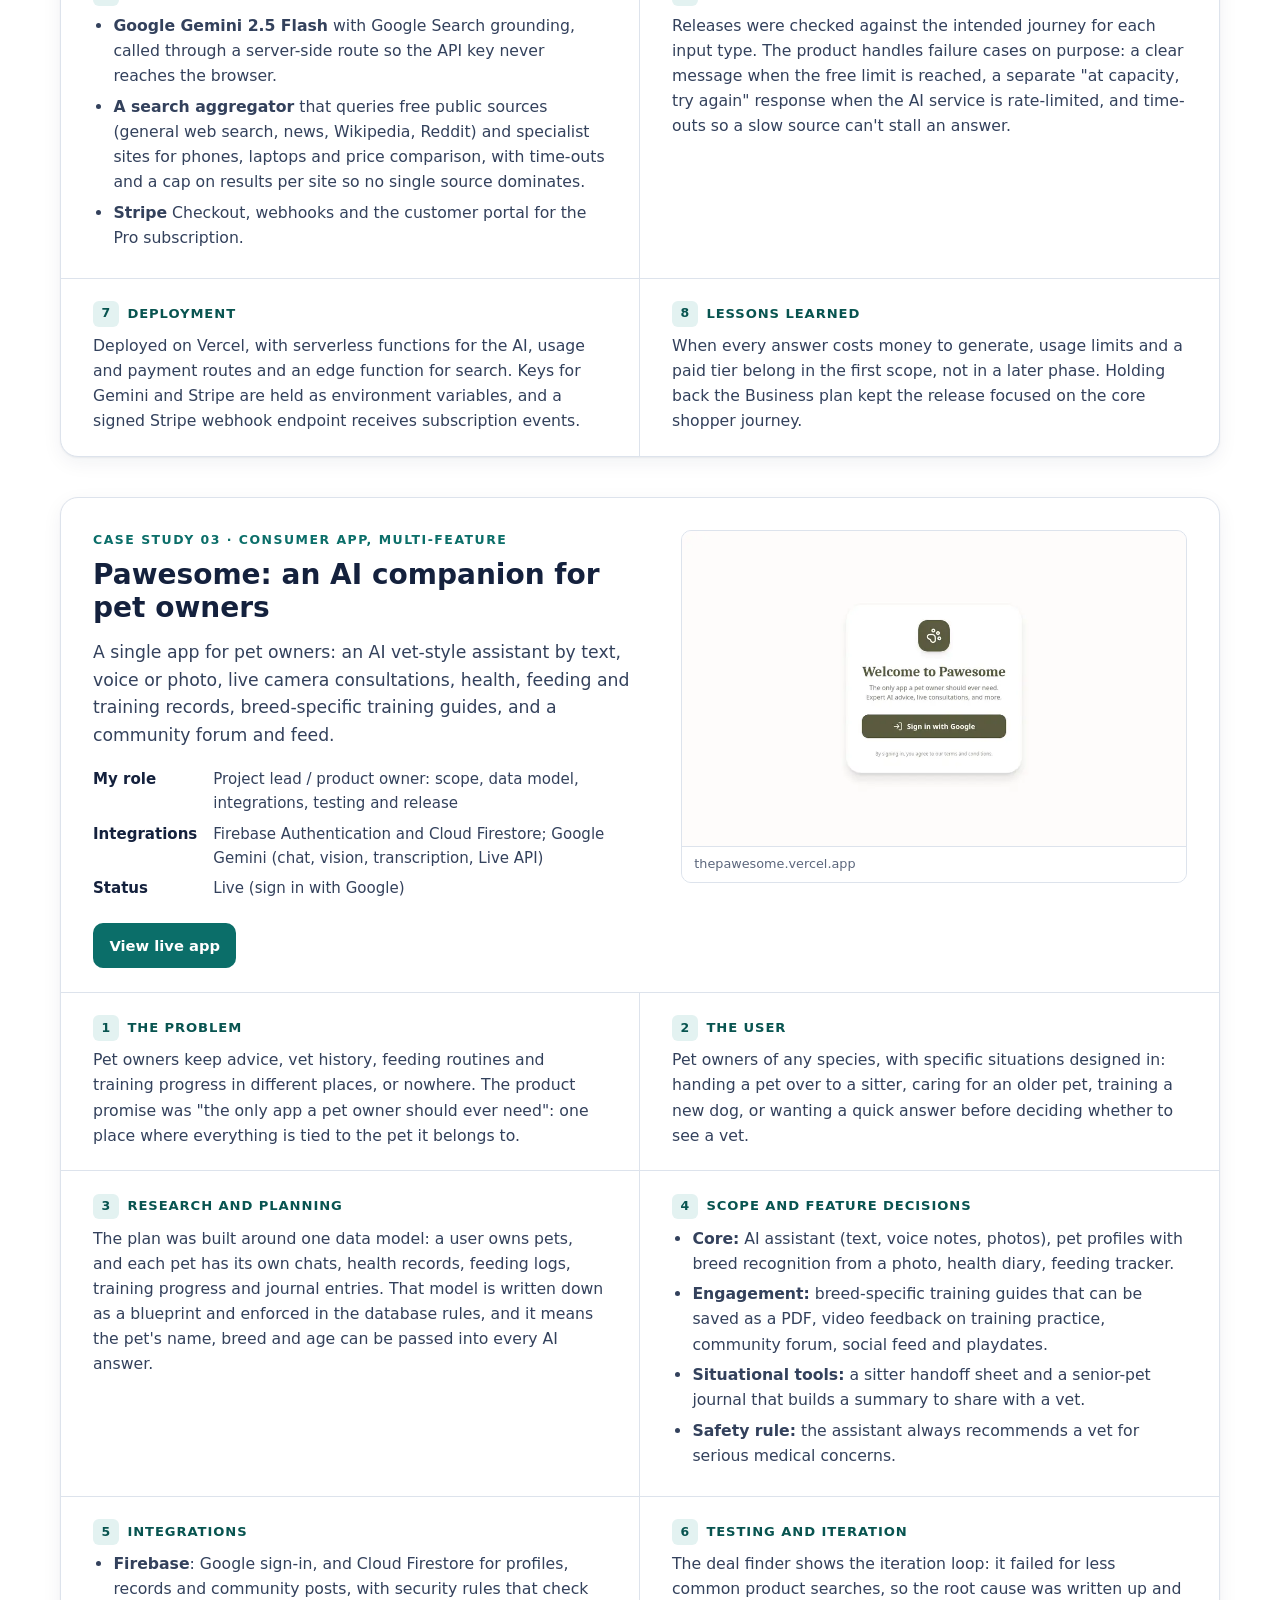
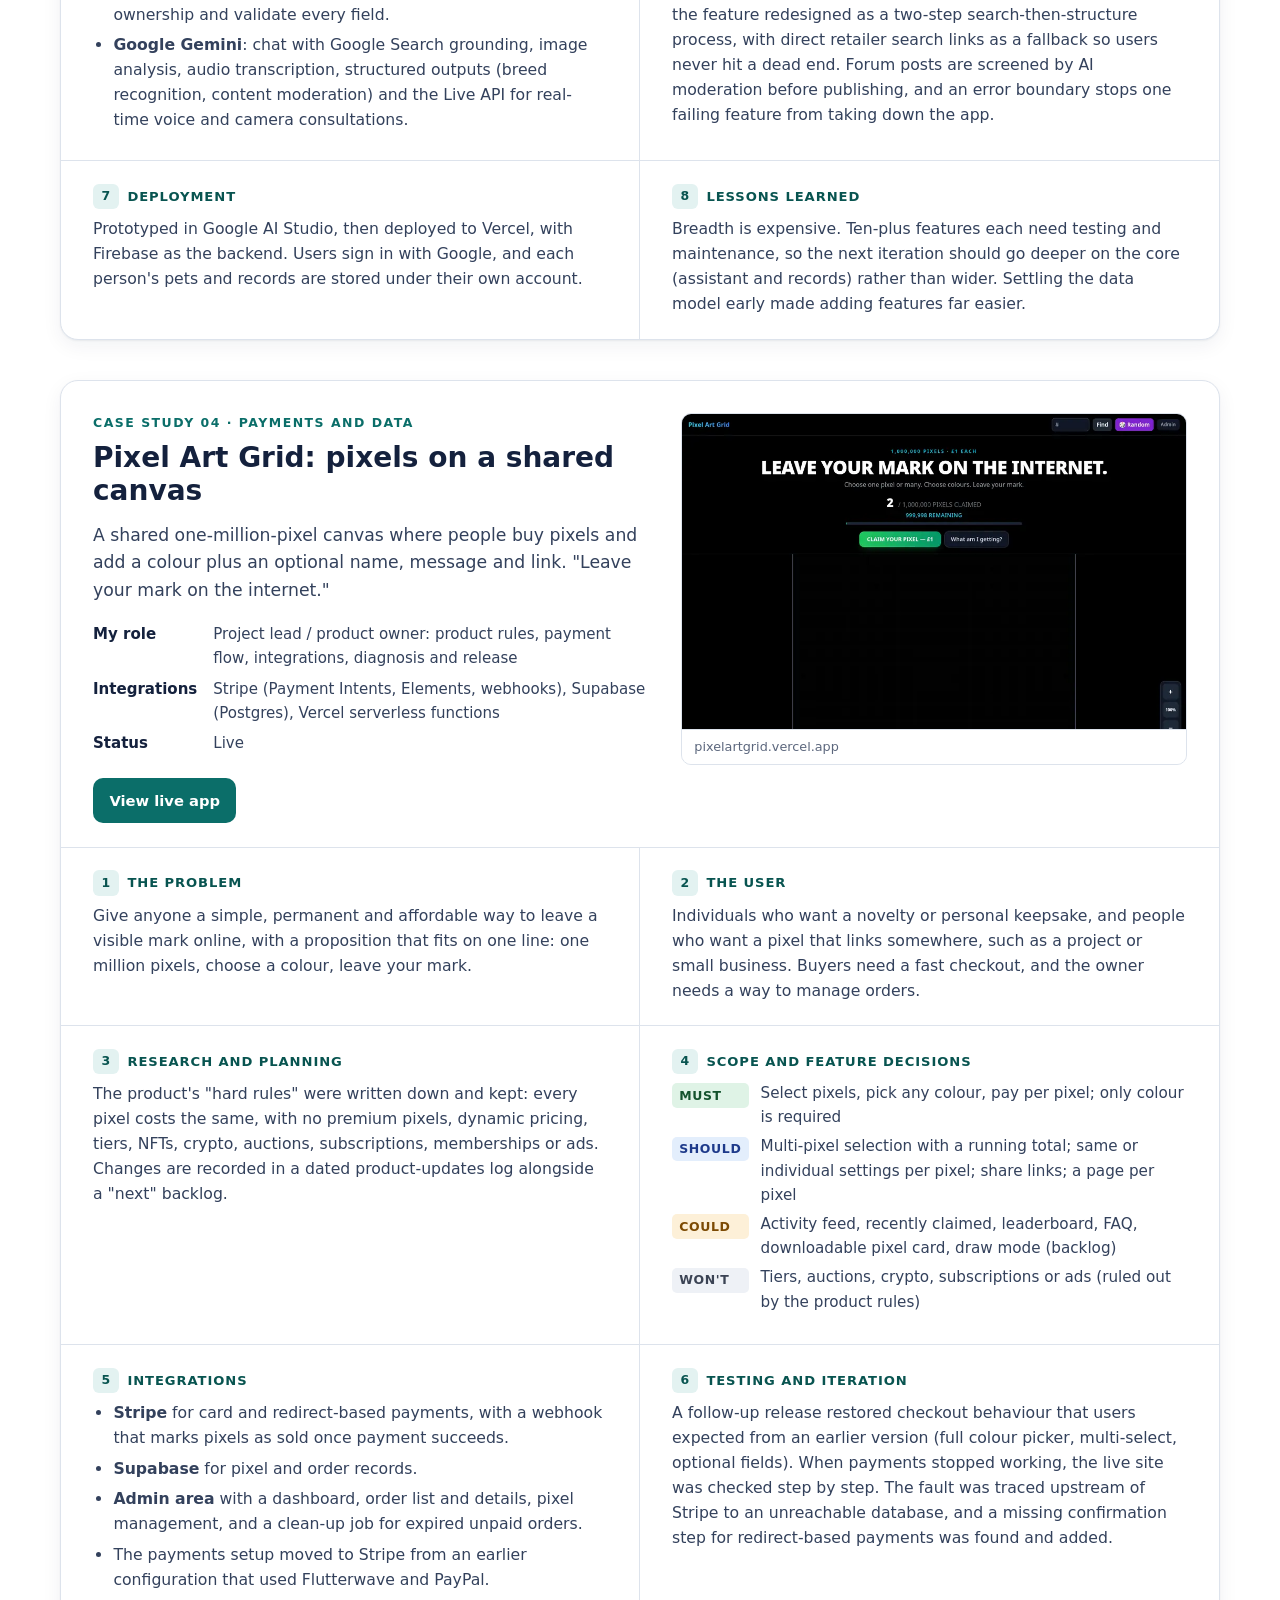
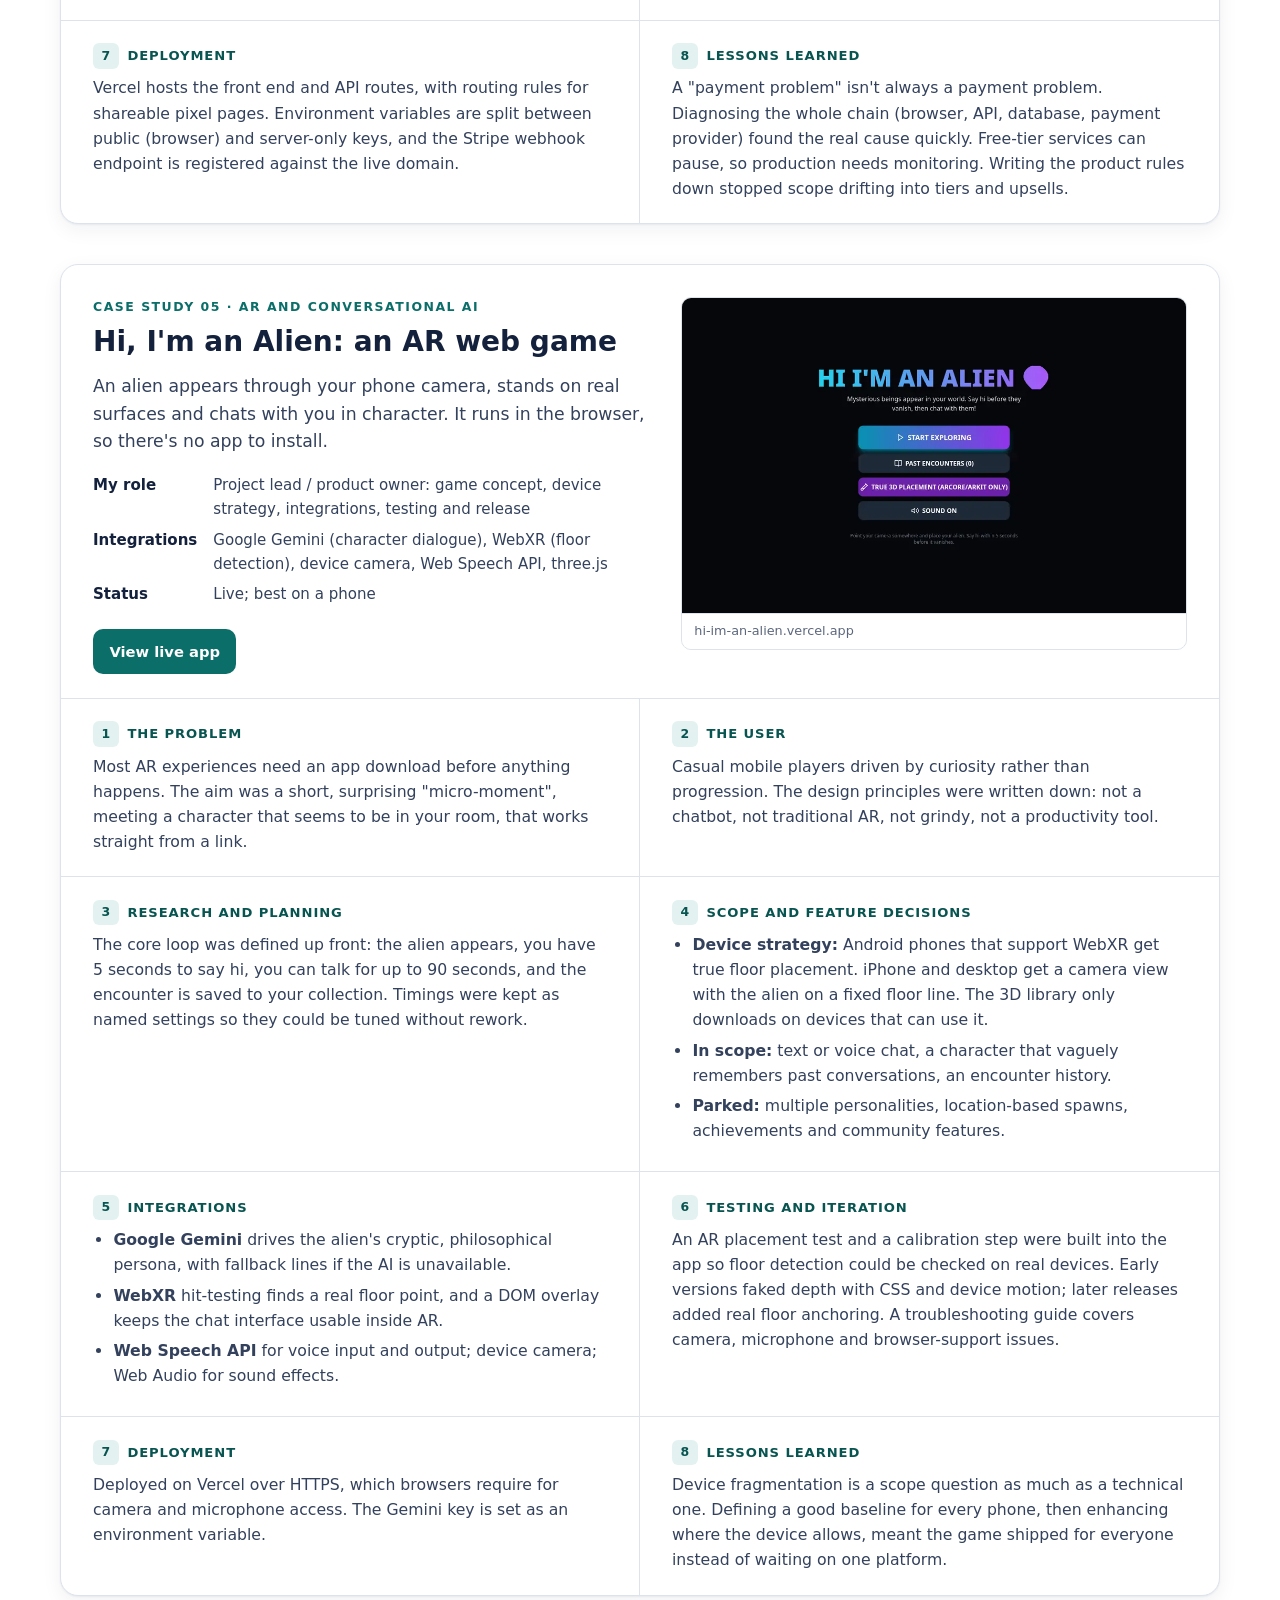
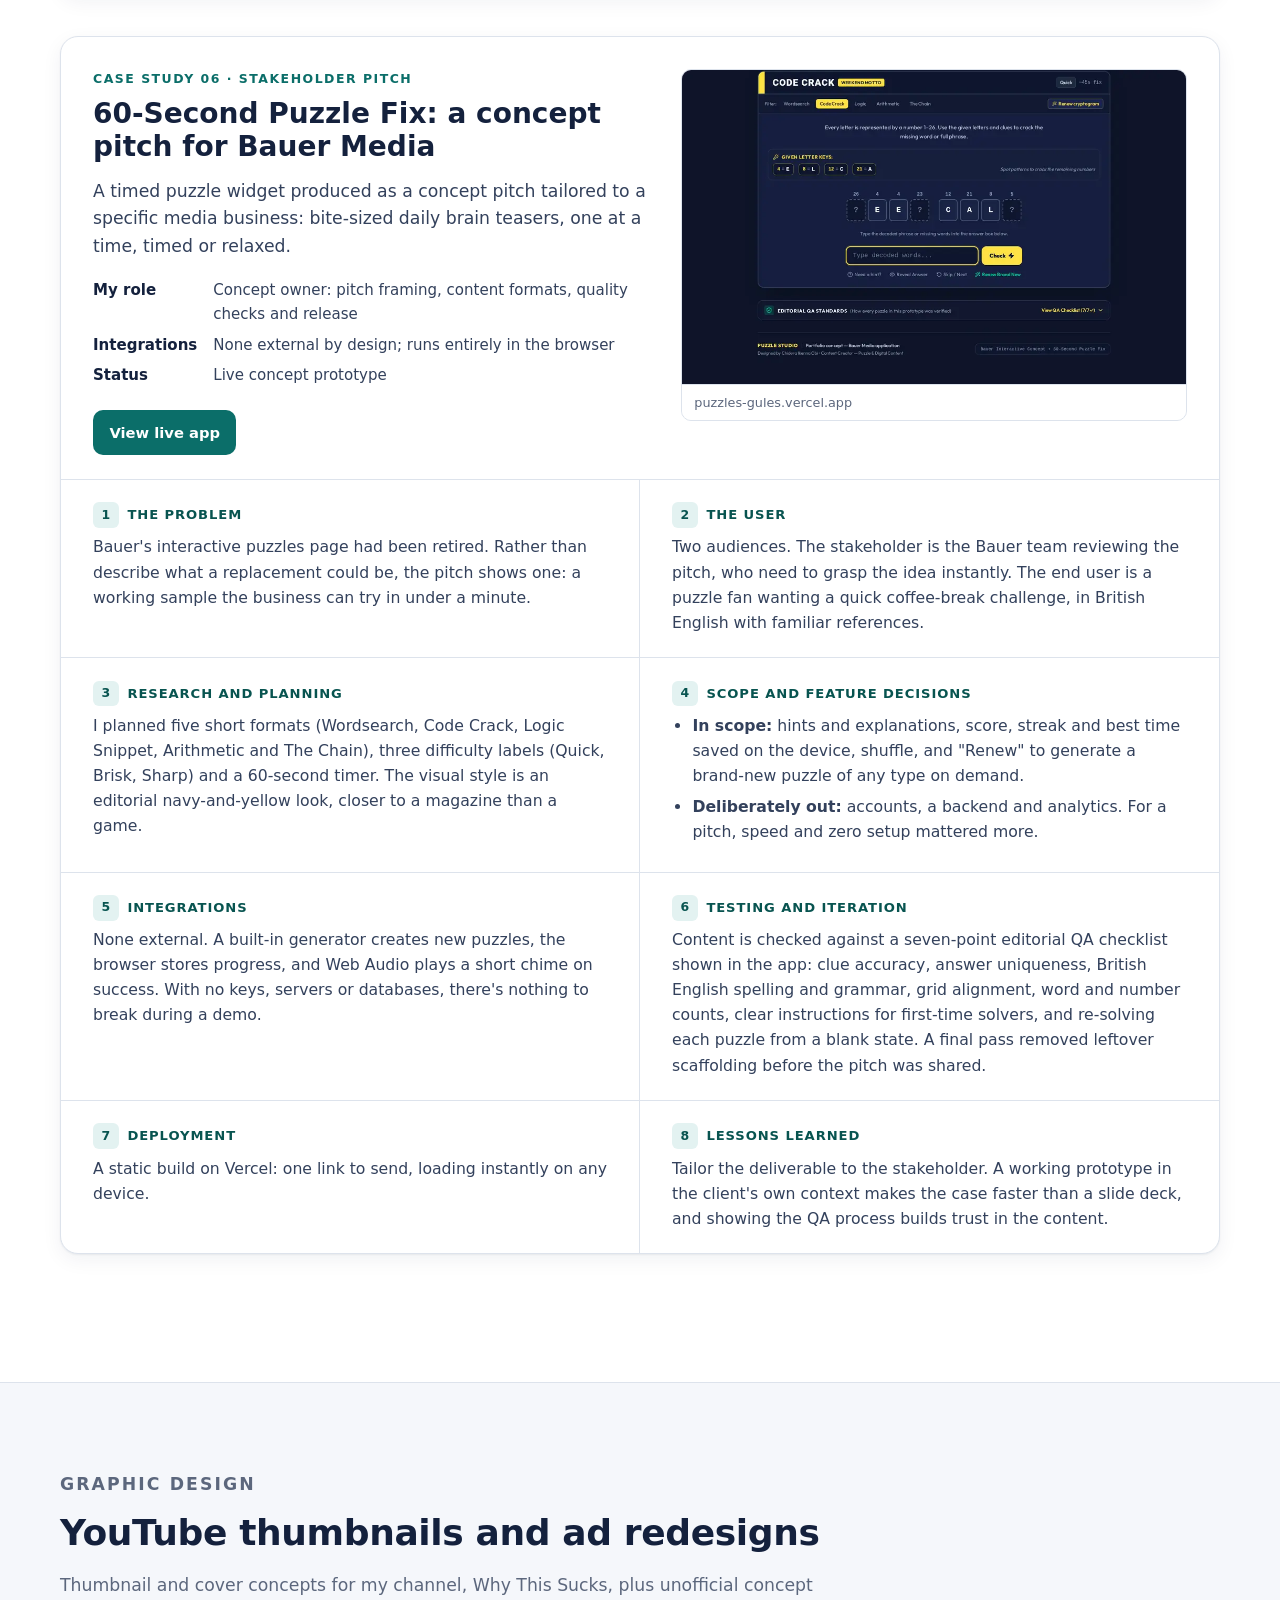
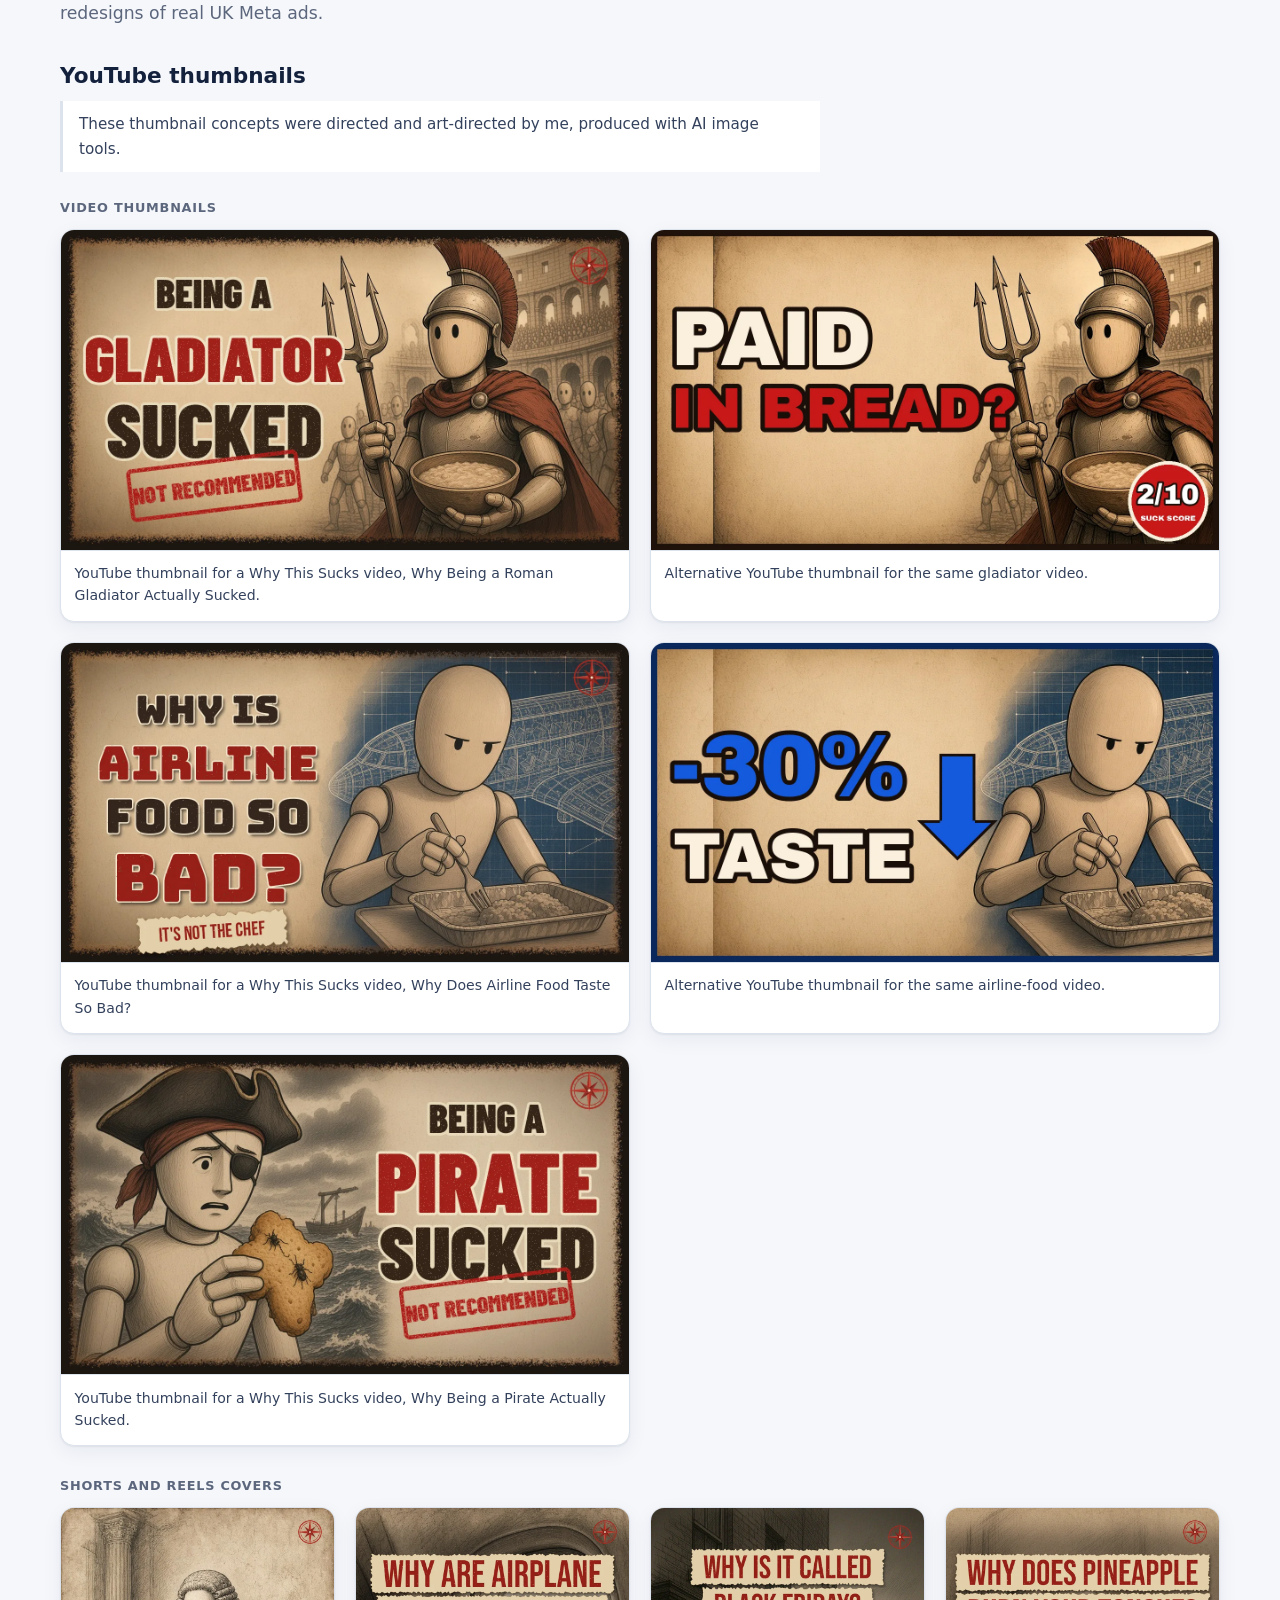
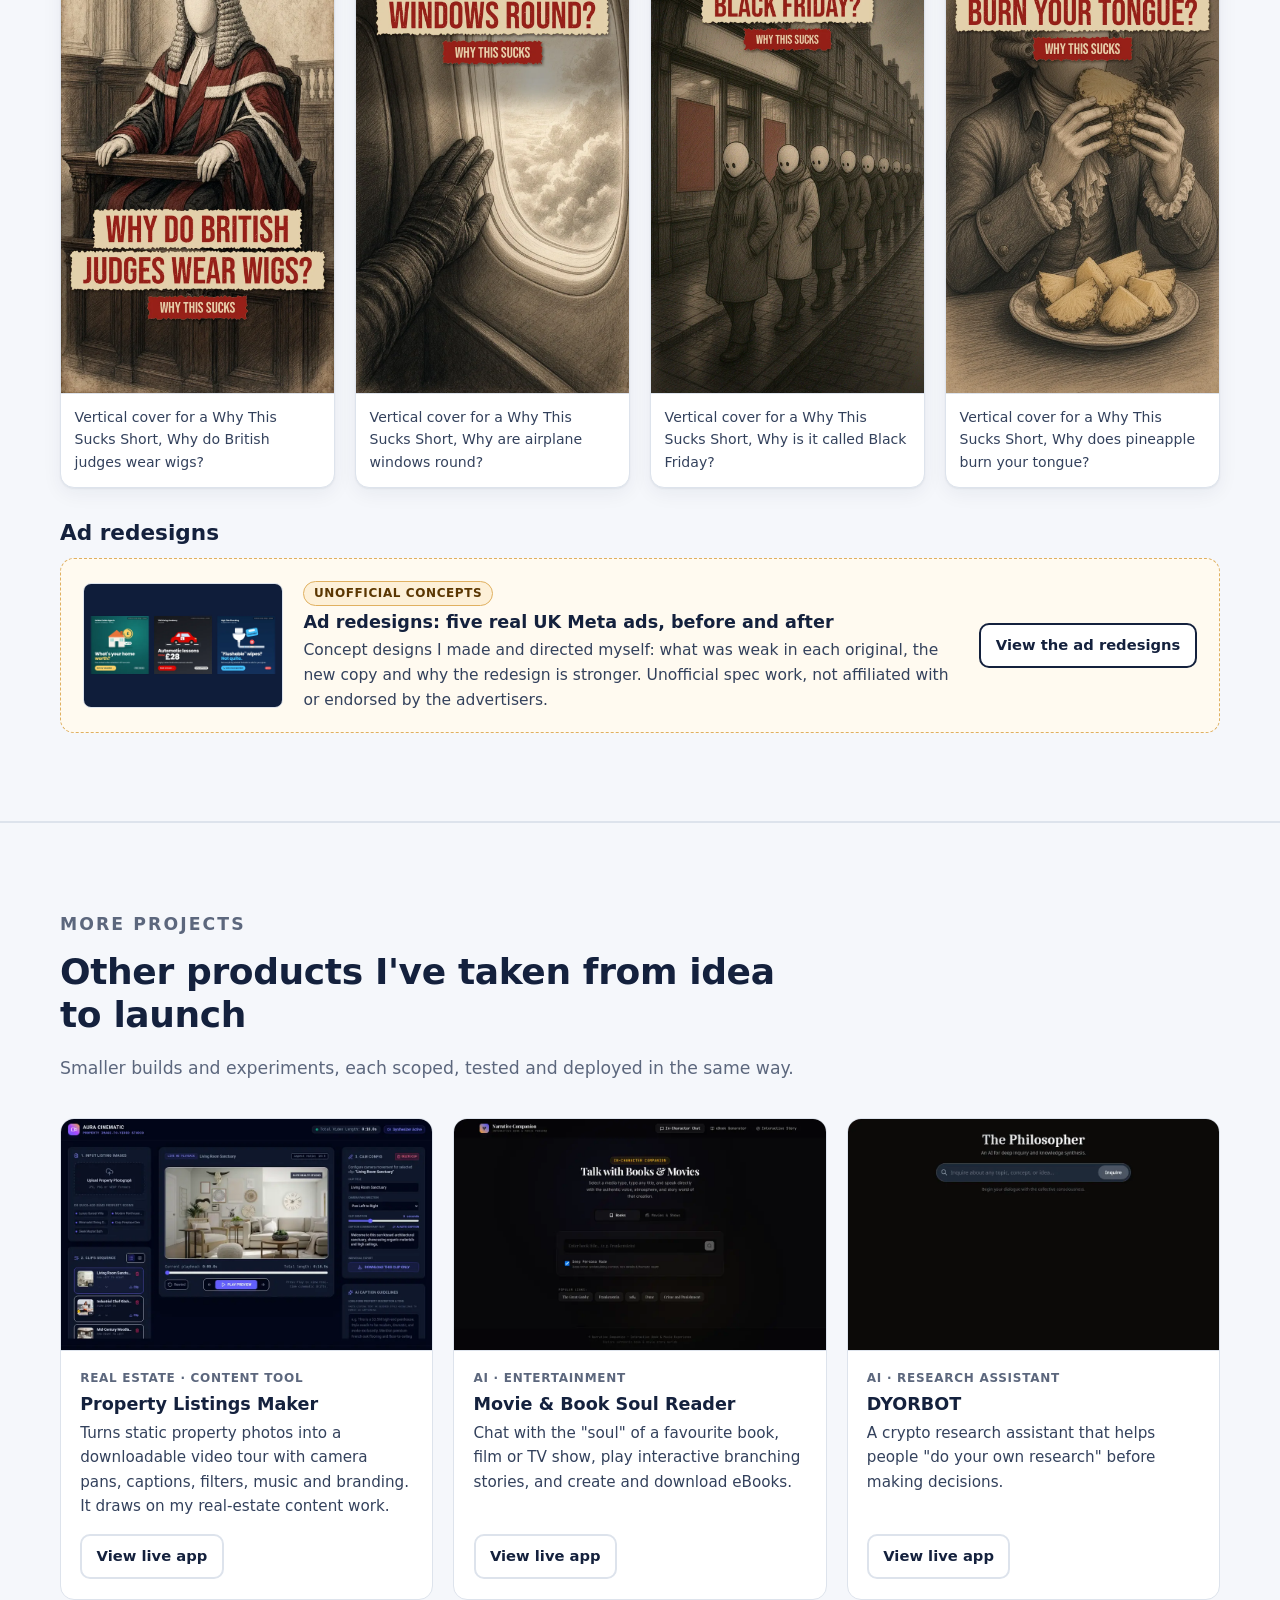
==== commit 6e0fc2af: "Add Graphic Design section with YouTube thumbnails and ad redesigns Move the existing ad-redesigns c" ====
--- a/index.html
+++ b/index.html
@@ -24,6 +24,7 @@
           <li><a href="#about">About</a></li>
           <li><a href="#approach">Approach</a></li>
           <li><a href="#case-studies"><span class="lg">Case studies</span><span class="sm">Work</span></a></li>
+          <li><a href="#graphic-design"><span class="lg">Graphic design</span><span class="sm">Design</span></a></li>
           <li><a href="#more-projects"><span class="lg">More projects</span><span class="sm">Projects</span></a></li>
           <li><a href="#contact"><span class="lg">CV &amp; contact</span><span class="sm">Contact</span></a></li>
         </ul>
@@ -575,6 +576,92 @@
     </section>
 
     <!-- ============================== MORE PROJECTS ============================== -->
+    <section class="section section-alt" id="graphic-design" aria-labelledby="gd-title">
+      <div class="container">
+        <div class="section-head">
+          <p class="eyebrow">Graphic design</p>
+          <h2 id="gd-title">YouTube thumbnails and ad redesigns</h2>
+          <p>Thumbnail and cover concepts for my channel, Why This Sucks, plus unofficial concept redesigns of real UK Meta ads.</p>
+        </div>
+
+        <h3 class="gd-sub">YouTube thumbnails</h3>
+        <p class="gd-note">These thumbnail concepts were directed and art-directed by me, produced with AI image tools.</p>
+
+        <h4 class="gd-label">Video thumbnails</h4>
+        <ul class="gd-thumbs gd-thumbs-16x9">
+          <li>
+            <figure>
+              <img src="assets/img/graphic-design/yt-gladiator.webp" width="1280" height="720" loading="lazy" alt="YouTube thumbnail: a wooden mannequin in a gladiator helmet and red cloak holds a trident and a bowl of barley, with the words Being a Gladiator Sucked and a stamp that says Not recommended.">
+              <figcaption>YouTube thumbnail for a Why This Sucks video, Why Being a Roman Gladiator Actually Sucked.</figcaption>
+            </figure>
+          </li>
+          <li>
+            <figure>
+              <img src="assets/img/graphic-design/yt-gladiator-alt.webp" width="1280" height="720" loading="lazy" alt="Alternative YouTube thumbnail: the same gladiator figure with the hook Paid in bread? and a badge that reads 2/10 suck score.">
+              <figcaption>Alternative YouTube thumbnail for the same gladiator video.</figcaption>
+            </figure>
+          </li>
+          <li>
+            <figure>
+              <img src="assets/img/graphic-design/yt-airline-food.webp" width="1280" height="720" loading="lazy" alt="YouTube thumbnail: a wooden mannequin looks unimpressed at a tray of airline food, with a blueprint of a plane behind it and the words Why is airline food so bad? It's not the chef.">
+              <figcaption>YouTube thumbnail for a Why This Sucks video, Why Does Airline Food Taste So Bad?</figcaption>
+            </figure>
+          </li>
+          <li>
+            <figure>
+              <img src="assets/img/graphic-design/yt-airline-food-alt.webp" width="1280" height="720" loading="lazy" alt="Alternative YouTube thumbnail: the same mannequin and meal, with large type reading minus 30 percent taste and a downward arrow.">
+              <figcaption>Alternative YouTube thumbnail for the same airline-food video.</figcaption>
+            </figure>
+          </li>
+          <li>
+            <figure>
+              <img src="assets/img/graphic-design/yt-pirate.webp" width="1280" height="720" loading="lazy" alt="YouTube thumbnail: a wooden mannequin dressed as a pirate holds a weevil-infested biscuit, with the words Being a pirate sucked and a stamp that says Not recommended.">
+              <figcaption>YouTube thumbnail for a Why This Sucks video, Why Being a Pirate Actually Sucked.</figcaption>
+            </figure>
+          </li>
+        </ul>
+
+        <h4 class="gd-label">Shorts and Reels covers</h4>
+        <ul class="gd-thumbs gd-thumbs-9x16">
+          <li>
+            <figure>
+              <img src="assets/img/graphic-design/shorts-judges-wigs.webp" width="900" height="1600" loading="lazy" alt="Vertical cover: a faceless judge in a wig and red robes sits on the bench, with the question Why do British judges wear wigs?">
+              <figcaption>Vertical cover for a Why This Sucks Short, Why do British judges wear wigs?</figcaption>
+            </figure>
+          </li>
+          <li>
+            <figure>
+              <img src="assets/img/graphic-design/shorts-plane-windows.webp" width="900" height="1600" loading="lazy" alt="Vertical cover: a gloved hand rests on a rounded airplane window, with the question Why are airplane windows round?">
+              <figcaption>Vertical cover for a Why This Sucks Short, Why are airplane windows round?</figcaption>
+            </figure>
+          </li>
+          <li>
+            <figure>
+              <img src="assets/img/graphic-design/shorts-black-friday.webp" width="900" height="1600" loading="lazy" alt="Vertical cover: a line of faceless figures in winter coats queues outside shops, with the question Why is it called Black Friday?">
+              <figcaption>Vertical cover for a Why This Sucks Short, Why is it called Black Friday?</figcaption>
+            </figure>
+          </li>
+          <li>
+            <figure>
+              <img src="assets/img/graphic-design/shorts-pineapple.webp" width="900" height="1600" loading="lazy" alt="Vertical cover: a period figure eats a pineapple at a table, with the question Why does pineapple burn your tongue?">
+              <figcaption>Vertical cover for a Why This Sucks Short, Why does pineapple burn your tongue?</figcaption>
+            </figure>
+          </li>
+        </ul>
+
+        <h3 class="gd-sub" id="gd-ads">Ad redesigns</h3>
+        <aside class="sim-callout ad-callout" aria-labelledby="ad-callout-title">
+          <img src="assets/img/ad-redesigns/card.webp" width="960" height="600" loading="lazy" alt="Three of the concept ad redesigns side by side: an estate-agent valuation ad, a driving-lessons price ad and a plumbing myth-busting ad.">
+          <div>
+            <span class="sim-tag">Unofficial concepts</span>
+            <h3 id="ad-callout-title">Ad redesigns: five real UK Meta ads, before and after</h3>
+            <p>Concept designs I made and directed myself: what was weak in each original, the new copy and why the redesign is stronger. Unofficial spec work, not affiliated with or endorsed by the advertisers.</p>
+          </div>
+          <a class="btn btn-secondary btn-sm" href="ad-redesigns/">View the ad redesigns</a>
+        </aside>
+      </div>
+    </section>
+
     <section class="section section-alt" id="more-projects" aria-labelledby="more-title">
       <div class="container">
         <div class="section-head">
@@ -582,15 +669,6 @@
           <h2 id="more-title">Other products I've taken from idea to launch</h2>
           <p>Smaller builds and experiments, each scoped, tested and deployed in the same way.</p>
         </div>
-        <aside class="sim-callout ad-callout" aria-labelledby="ad-callout-title">
-          <img src="assets/img/ad-redesigns/card.webp" width="960" height="600" loading="lazy" alt="Three of the concept ad redesigns side by side: an estate-agent valuation ad, a driving-lessons price ad and a plumbing myth-busting ad.">
-          <div>
-            <span class="sim-tag">Unofficial concepts</span>
-            <h3 id="ad-callout-title">Ad redesigns: five real UK Meta ads, before and after</h3>
-            <p>Concept designs I made and directed myself: what was weak in each original, the new copy and why the redesign is stronger. Unofficial spec work, not affiliated with or endorsed by the advertisers.</p>
-          </div>
-          <a class="btn btn-secondary btn-sm" href="ad-redesigns/">View the ad redesigns</a>
-        </aside>
         <div class="more-grid">
           <article class="project-card">
             <img src="assets/img/property.webp" width="960" height="600" loading="lazy" alt="Property Listings Maker editor with a property photo preview, slide list and caption settings.">
--- a/assets/css/styles.css
+++ b/assets/css/styles.css
@@ -301,3 +301,22 @@
   .printed-carousel { grid-template-columns: 1fr; max-width: 360px; margin-inline: auto; }
   .printed-video-wrap video { max-width: 320px; }
 }
+
+/* Graphic design section */
+.gd-sub { font-size: clamp(1.15rem, 2vw, 1.35rem); margin: 0 0 .75rem; }
+.gd-label { font-size: .8rem; font-weight: 700; letter-spacing: .06em; text-transform: uppercase; color: var(--muted); margin: 1.75rem 0 .85rem; }
+.gd-note { max-width: 760px; margin: 0 0 1.25rem; padding: .7rem 1rem; border-left: 3px solid var(--line); background: var(--bg); color: var(--ink-2); font-size: .95rem; }
+.gd-thumbs { list-style: none; margin: 0 0 2rem; padding: 0; display: grid; gap: 1.25rem; }
+.gd-thumbs li { margin: 0; }
+.gd-thumbs figure { margin: 0; background: #fff; border: 1px solid var(--line); border-radius: var(--radius); overflow: hidden; height: 100%; display: flex; flex-direction: column; box-shadow: var(--shadow); }
+.gd-thumbs img { width: 100%; height: auto; background: var(--bg-alt); }
+.gd-thumbs figcaption { font-size: .88rem; color: var(--ink-2); padding: .7rem .85rem .85rem; border-top: 1px solid var(--line); }
+.gd-thumbs-16x9 { grid-template-columns: repeat(2, minmax(0, 1fr)); }
+.gd-thumbs-9x16 { grid-template-columns: repeat(4, minmax(0, 1fr)); }
+#graphic-design .ad-callout { margin: 0; }
+@media (max-width: 980px) {
+  .gd-thumbs-9x16 { grid-template-columns: repeat(2, minmax(0, 1fr)); }
+}
+@media (max-width: 620px) {
+  .gd-thumbs-16x9 { grid-template-columns: 1fr; }
+}
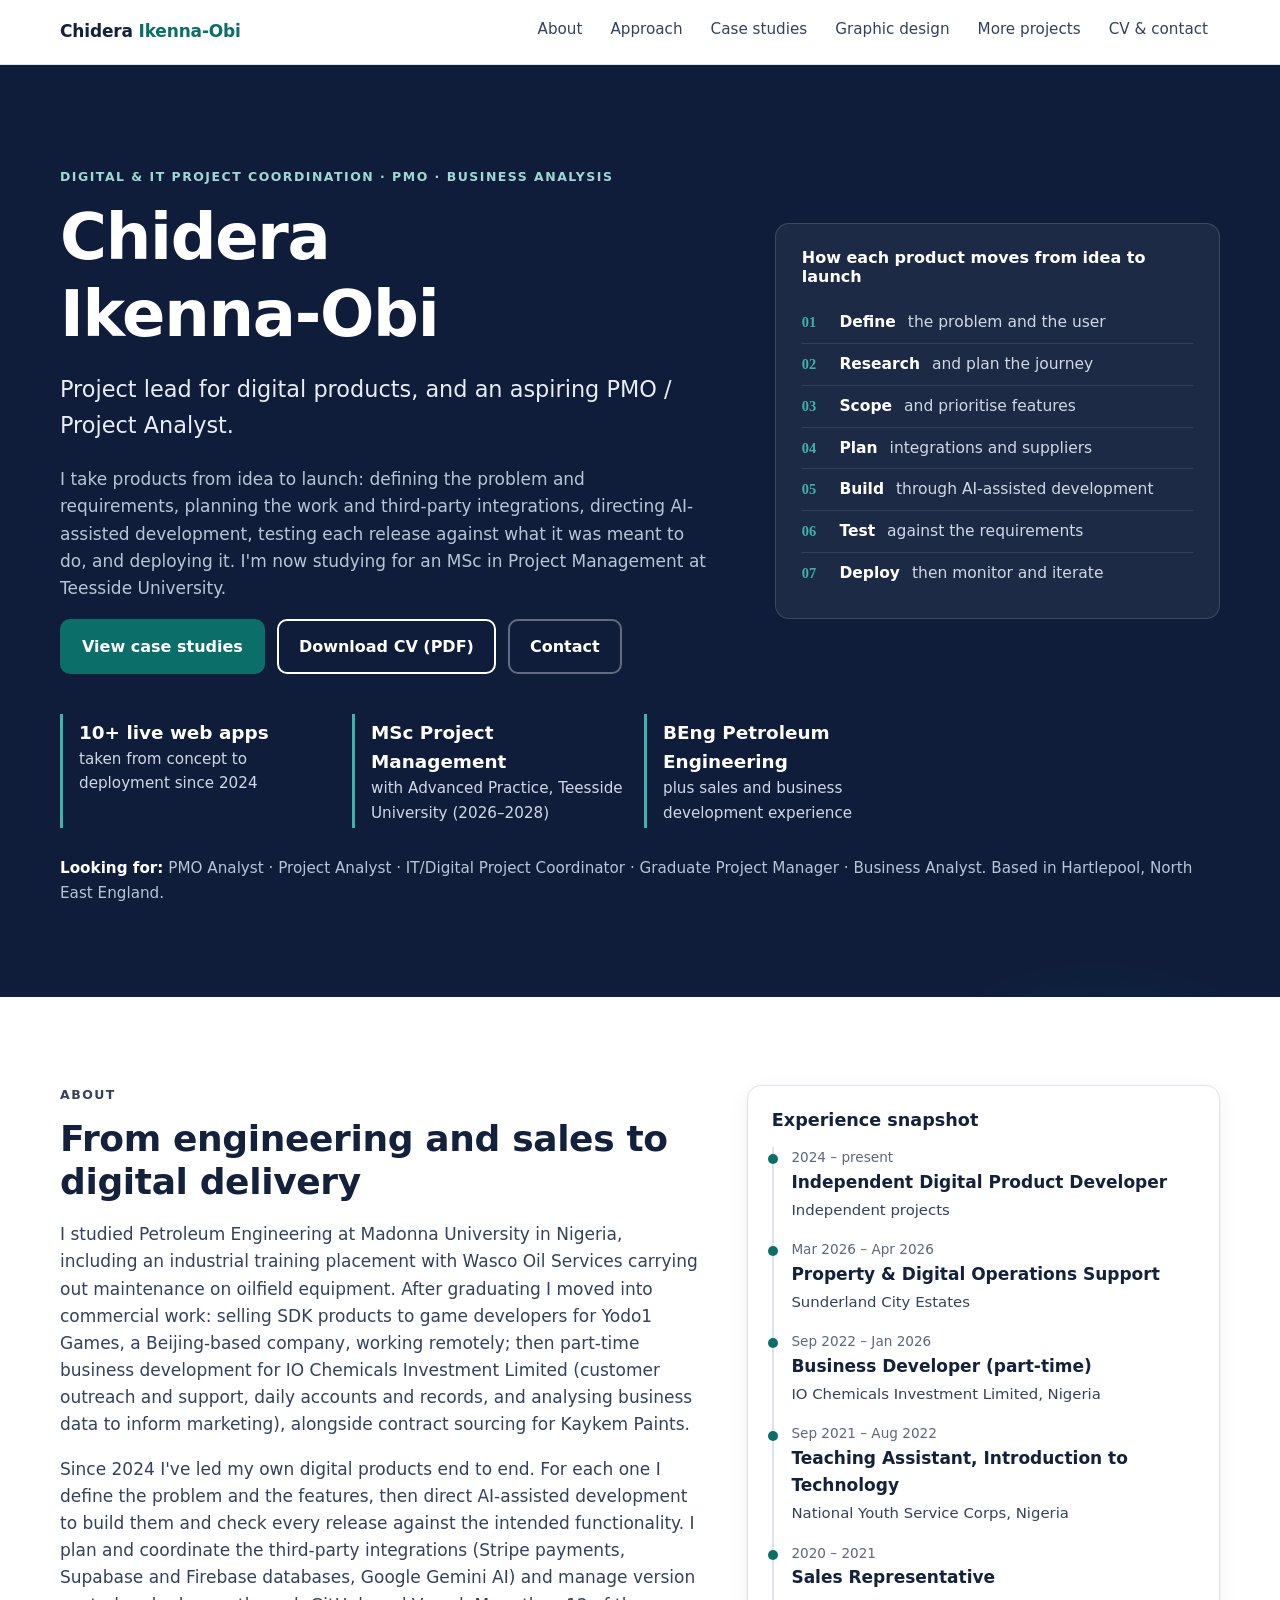
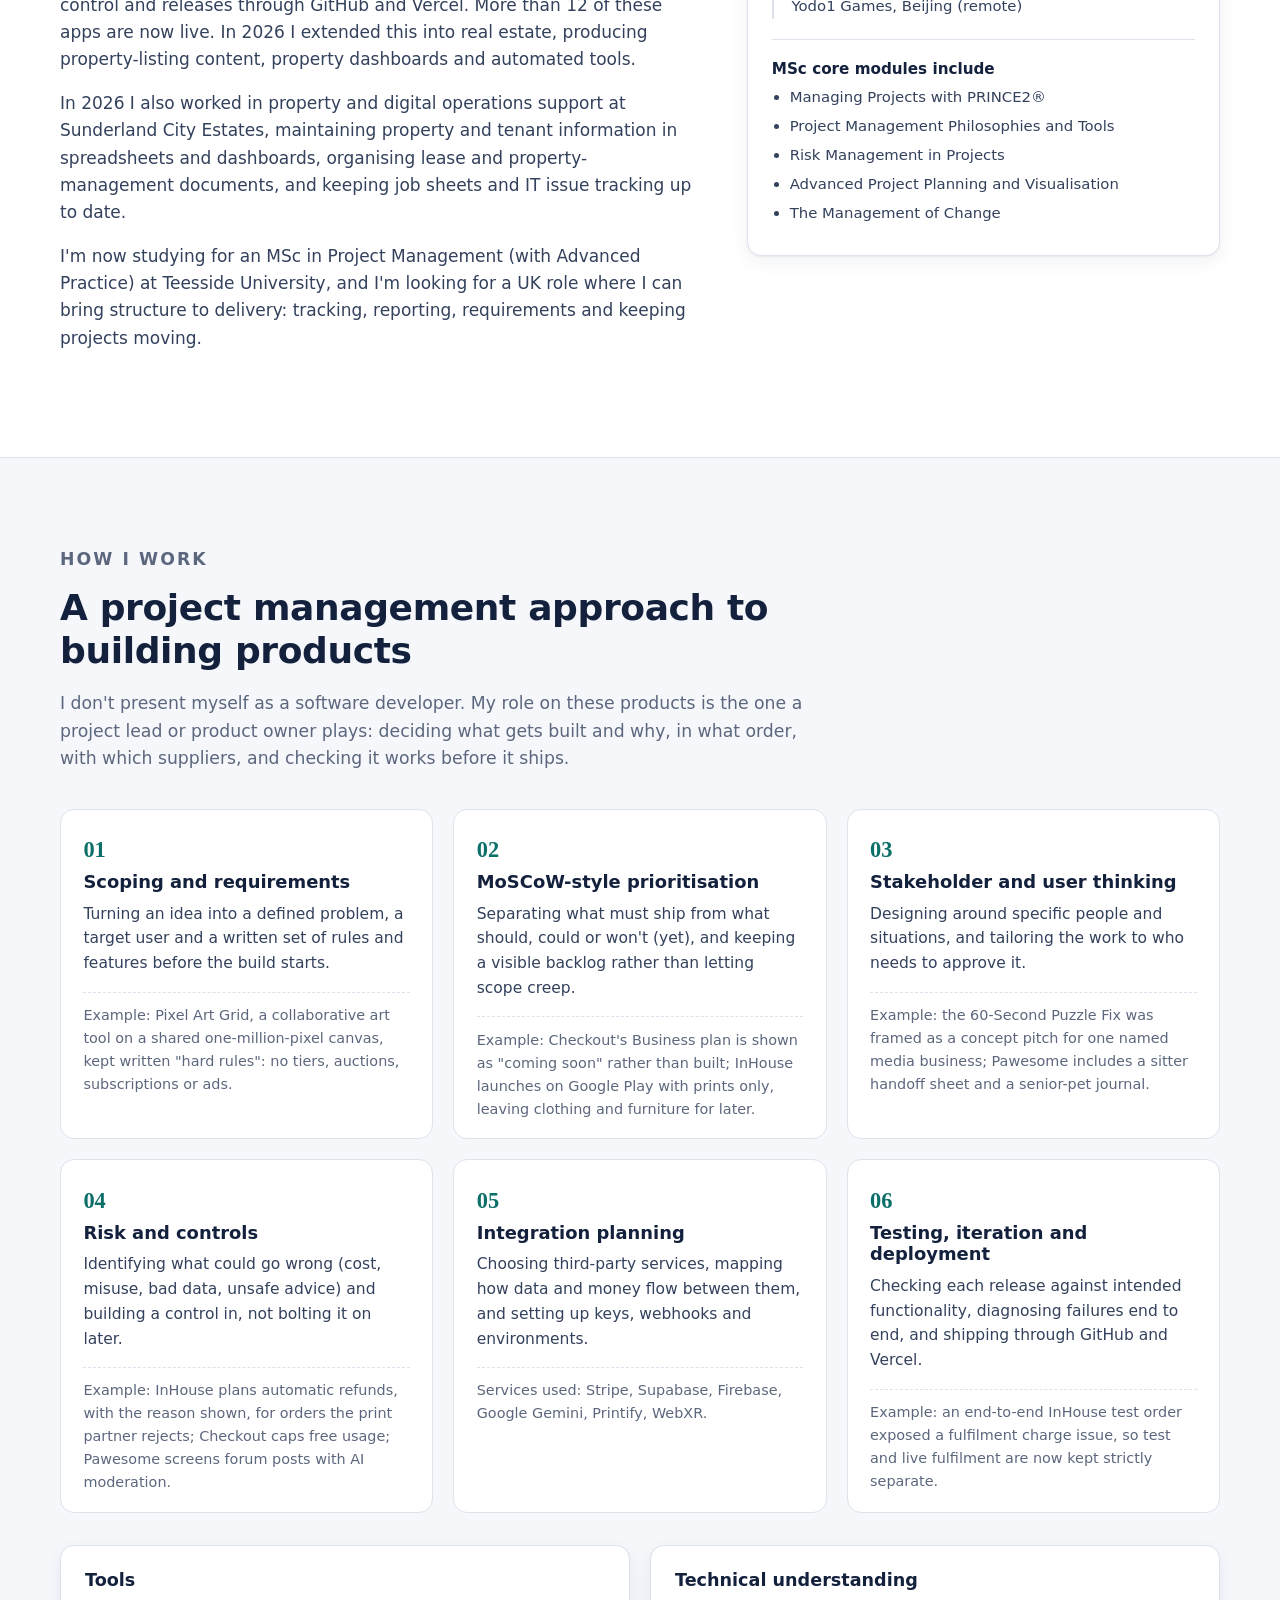
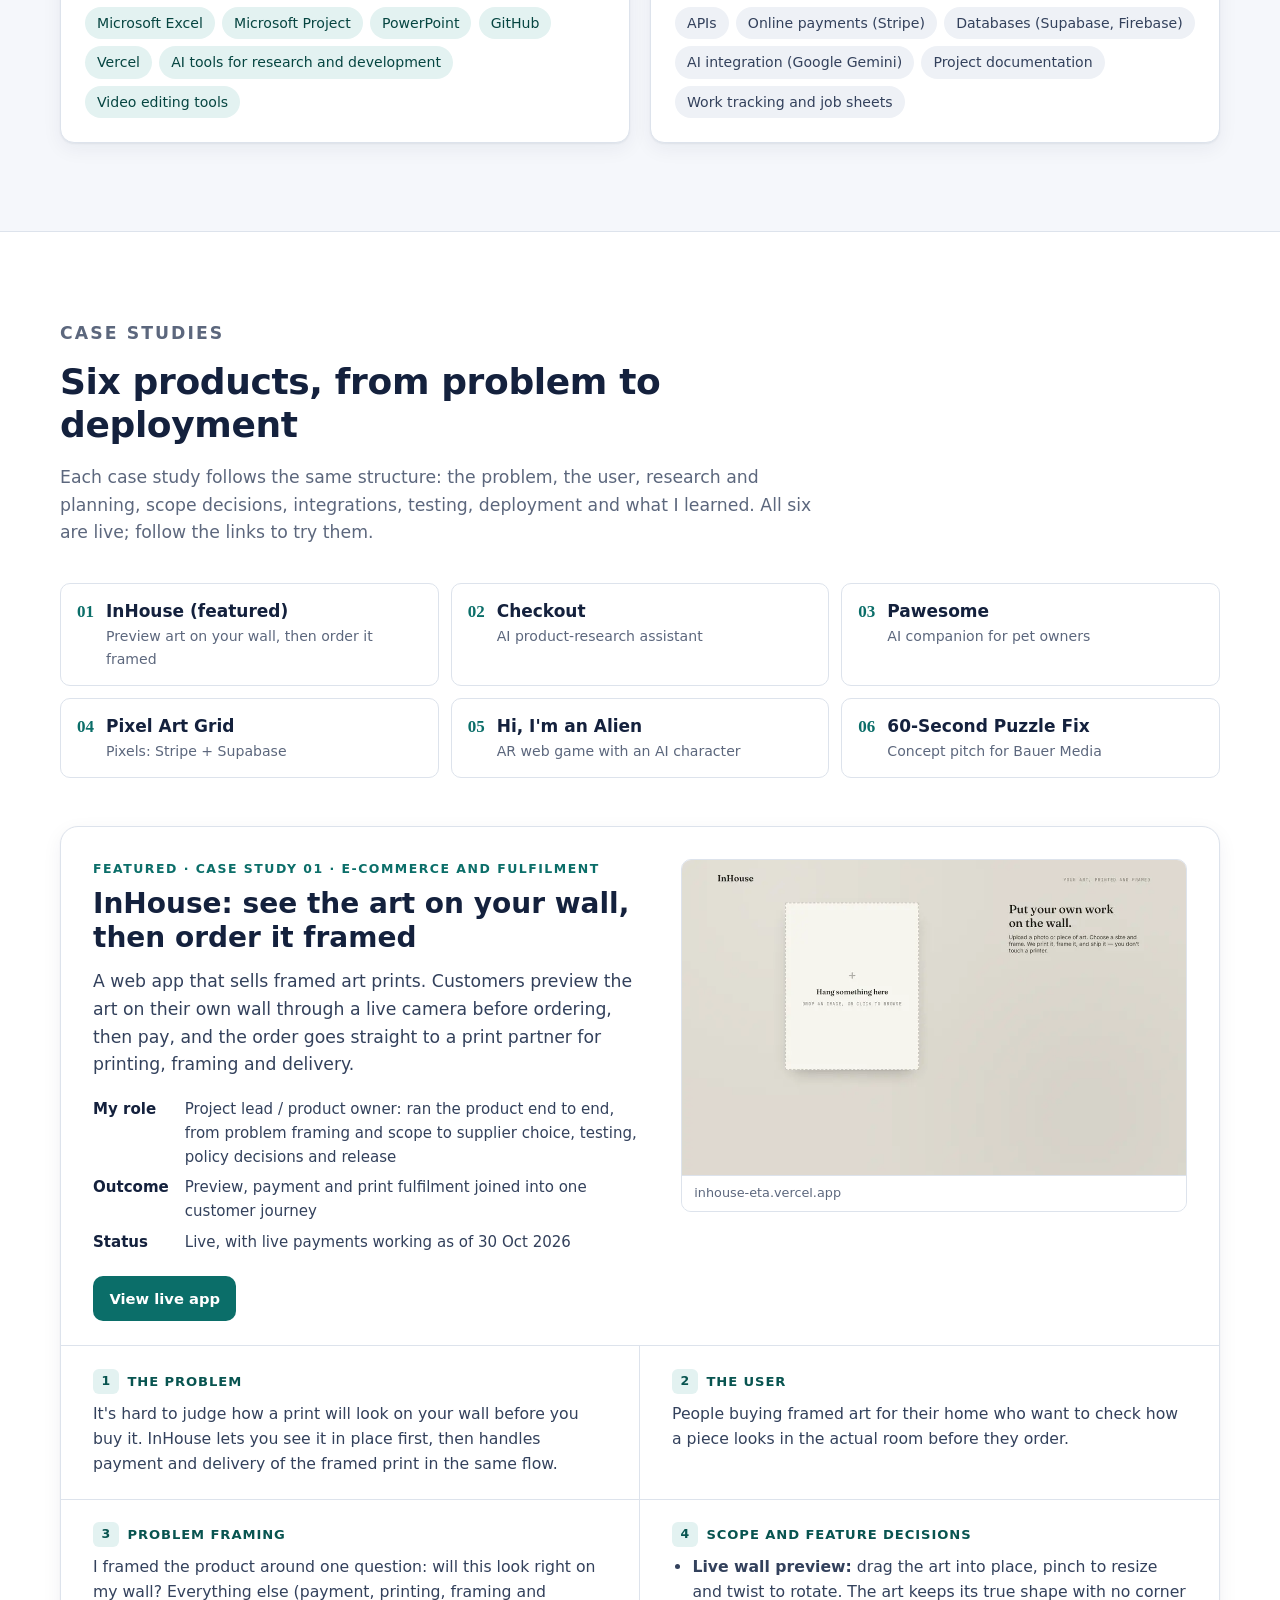
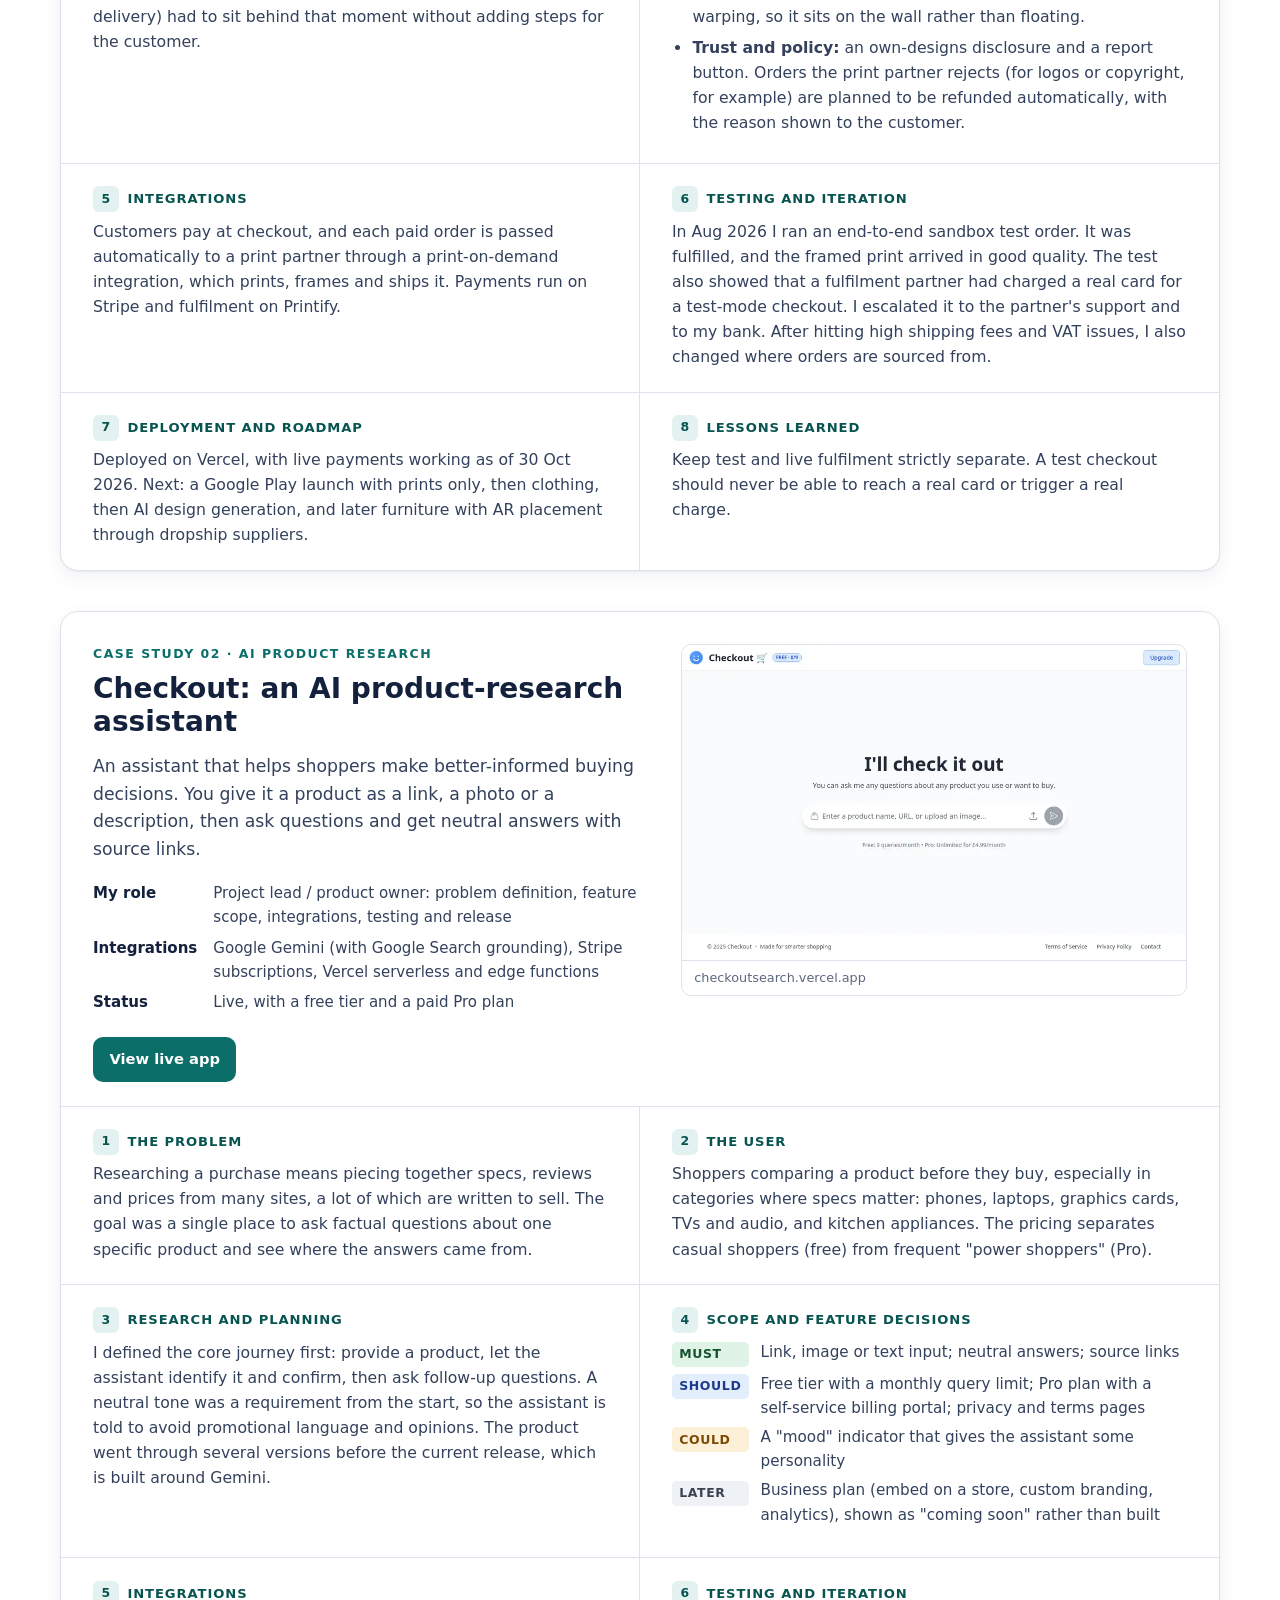
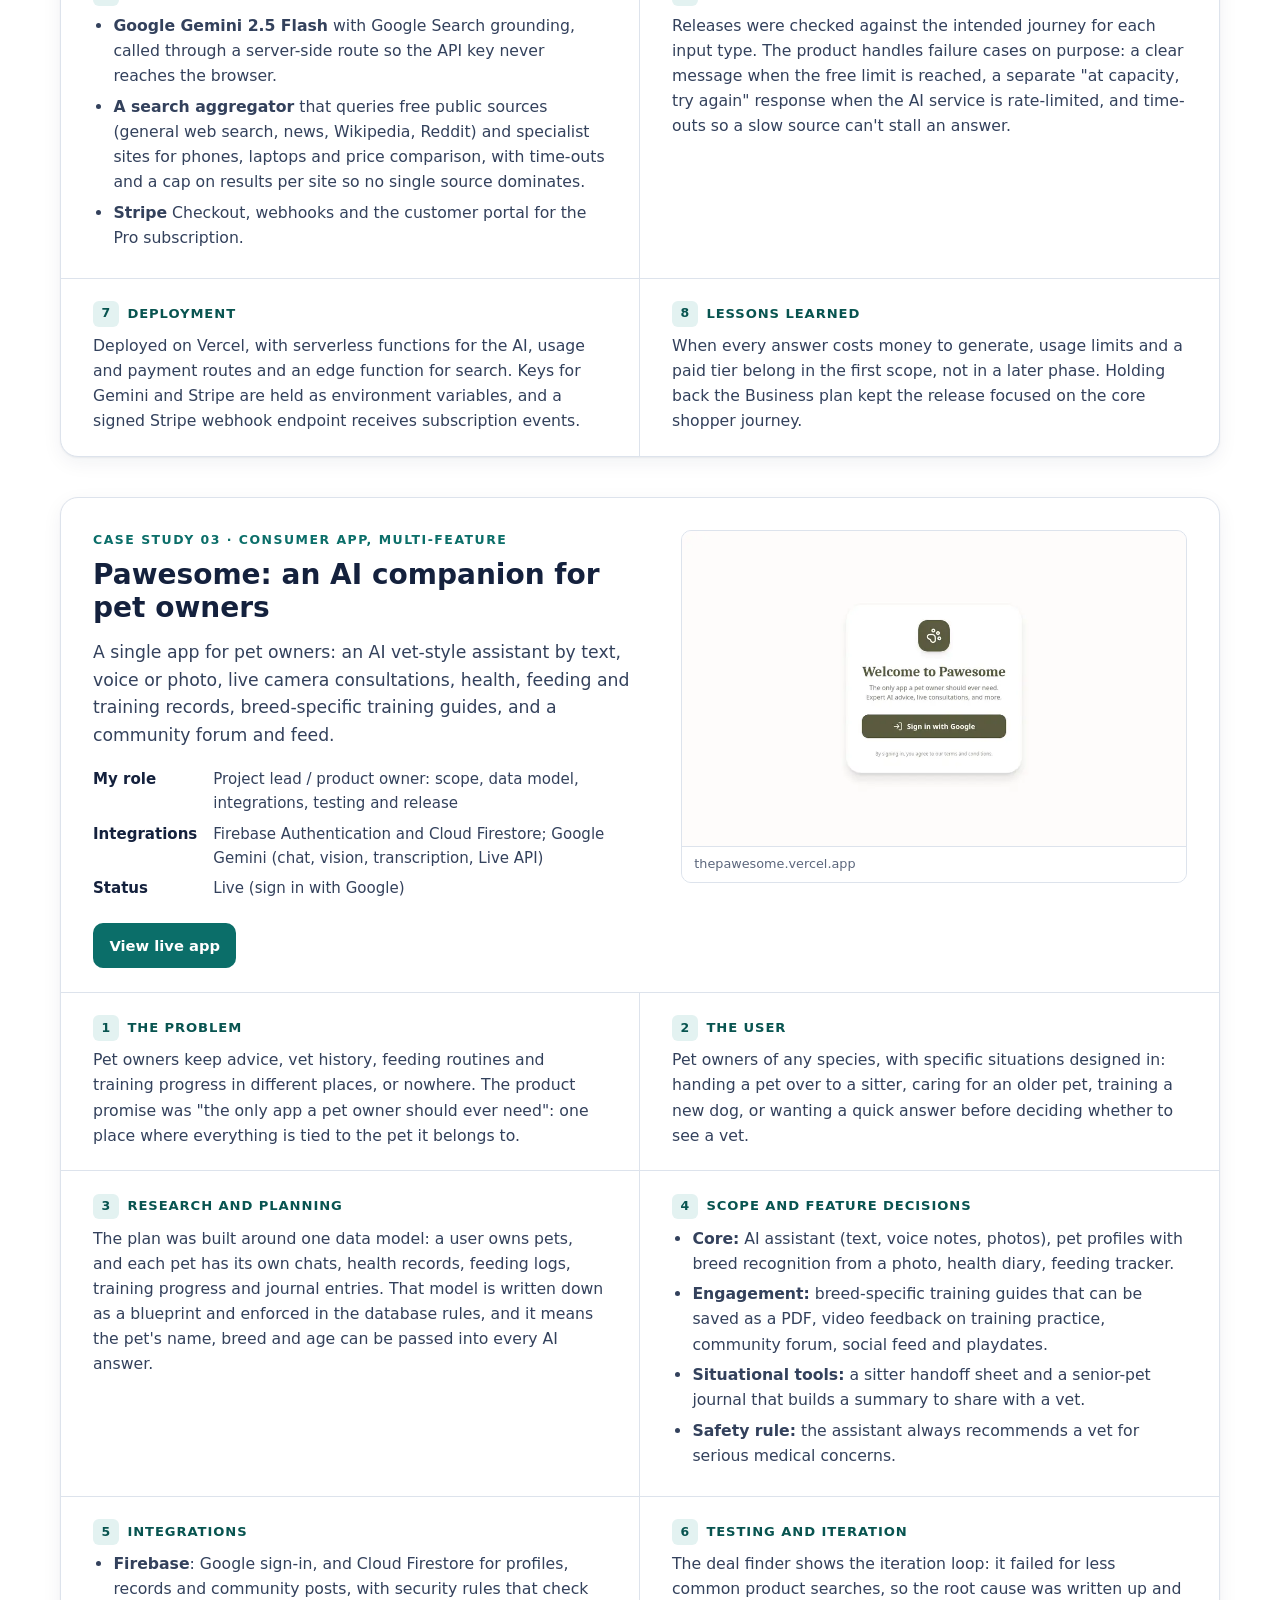
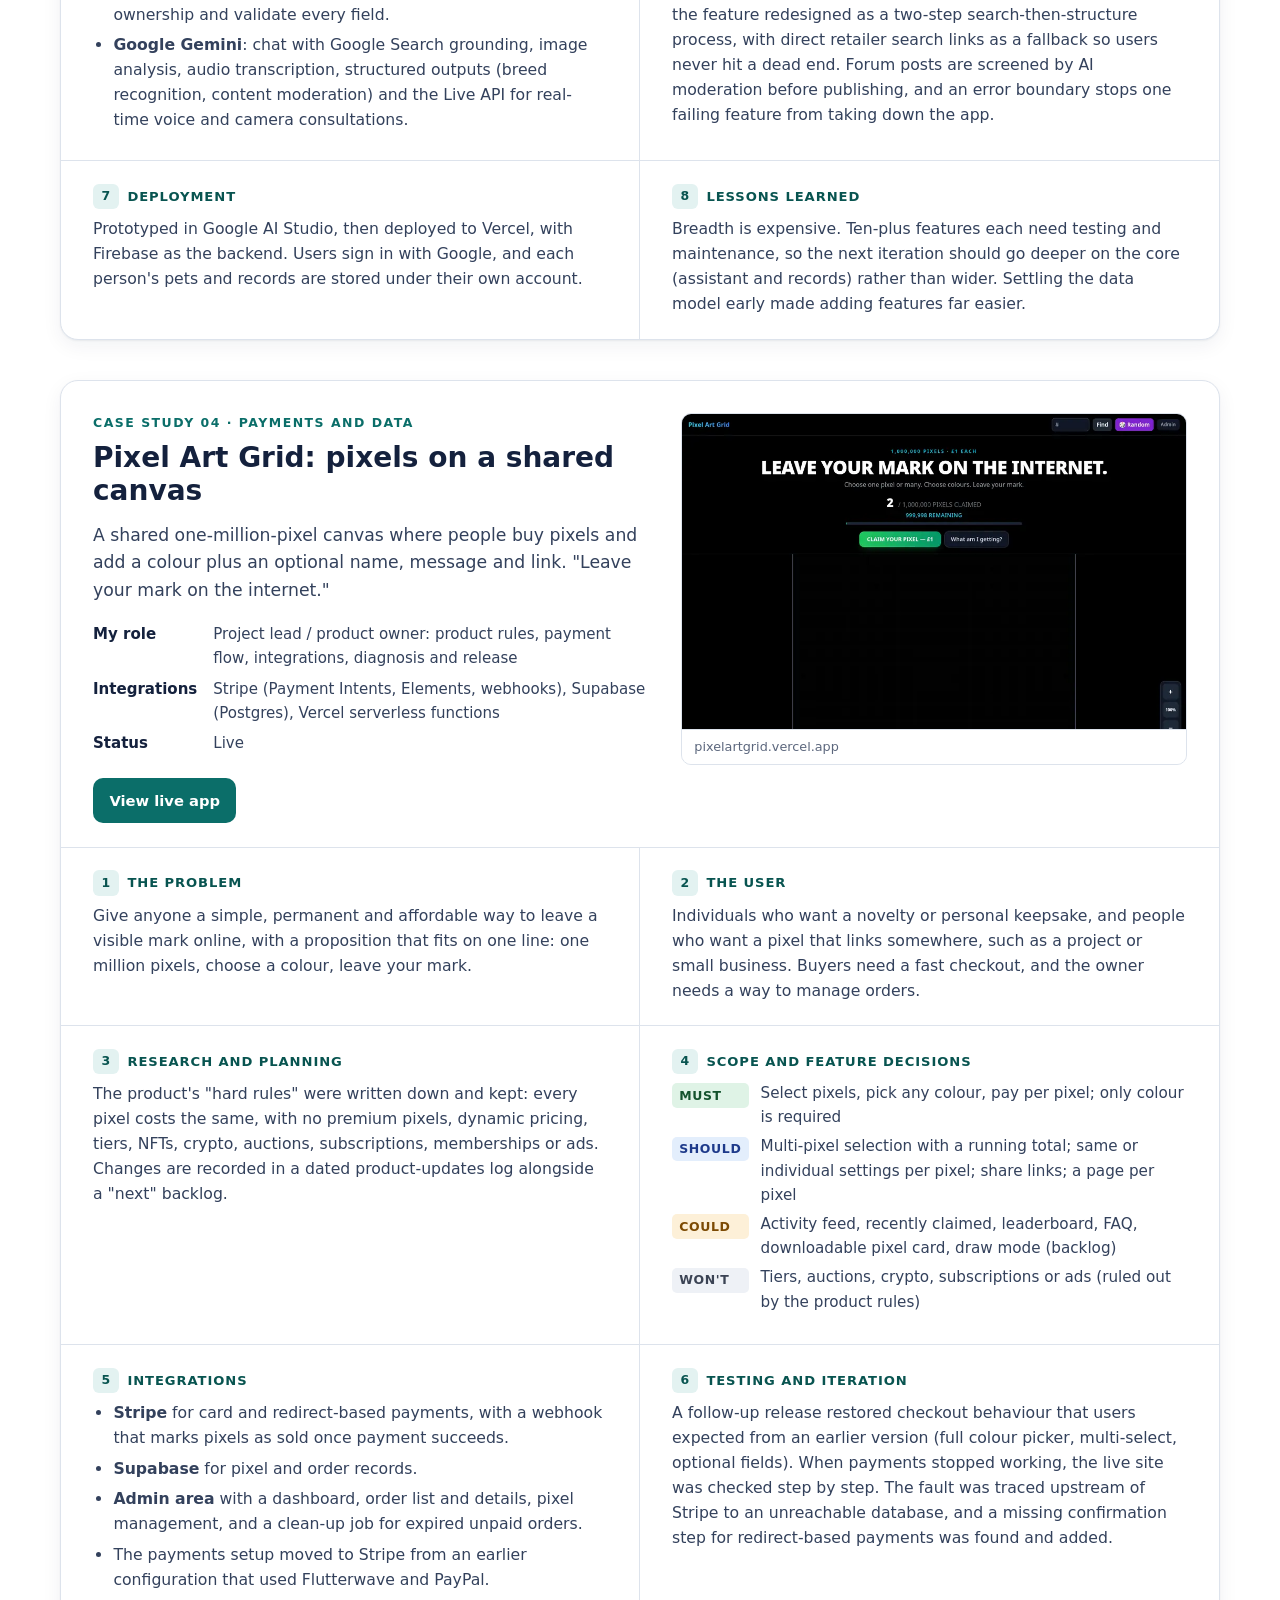
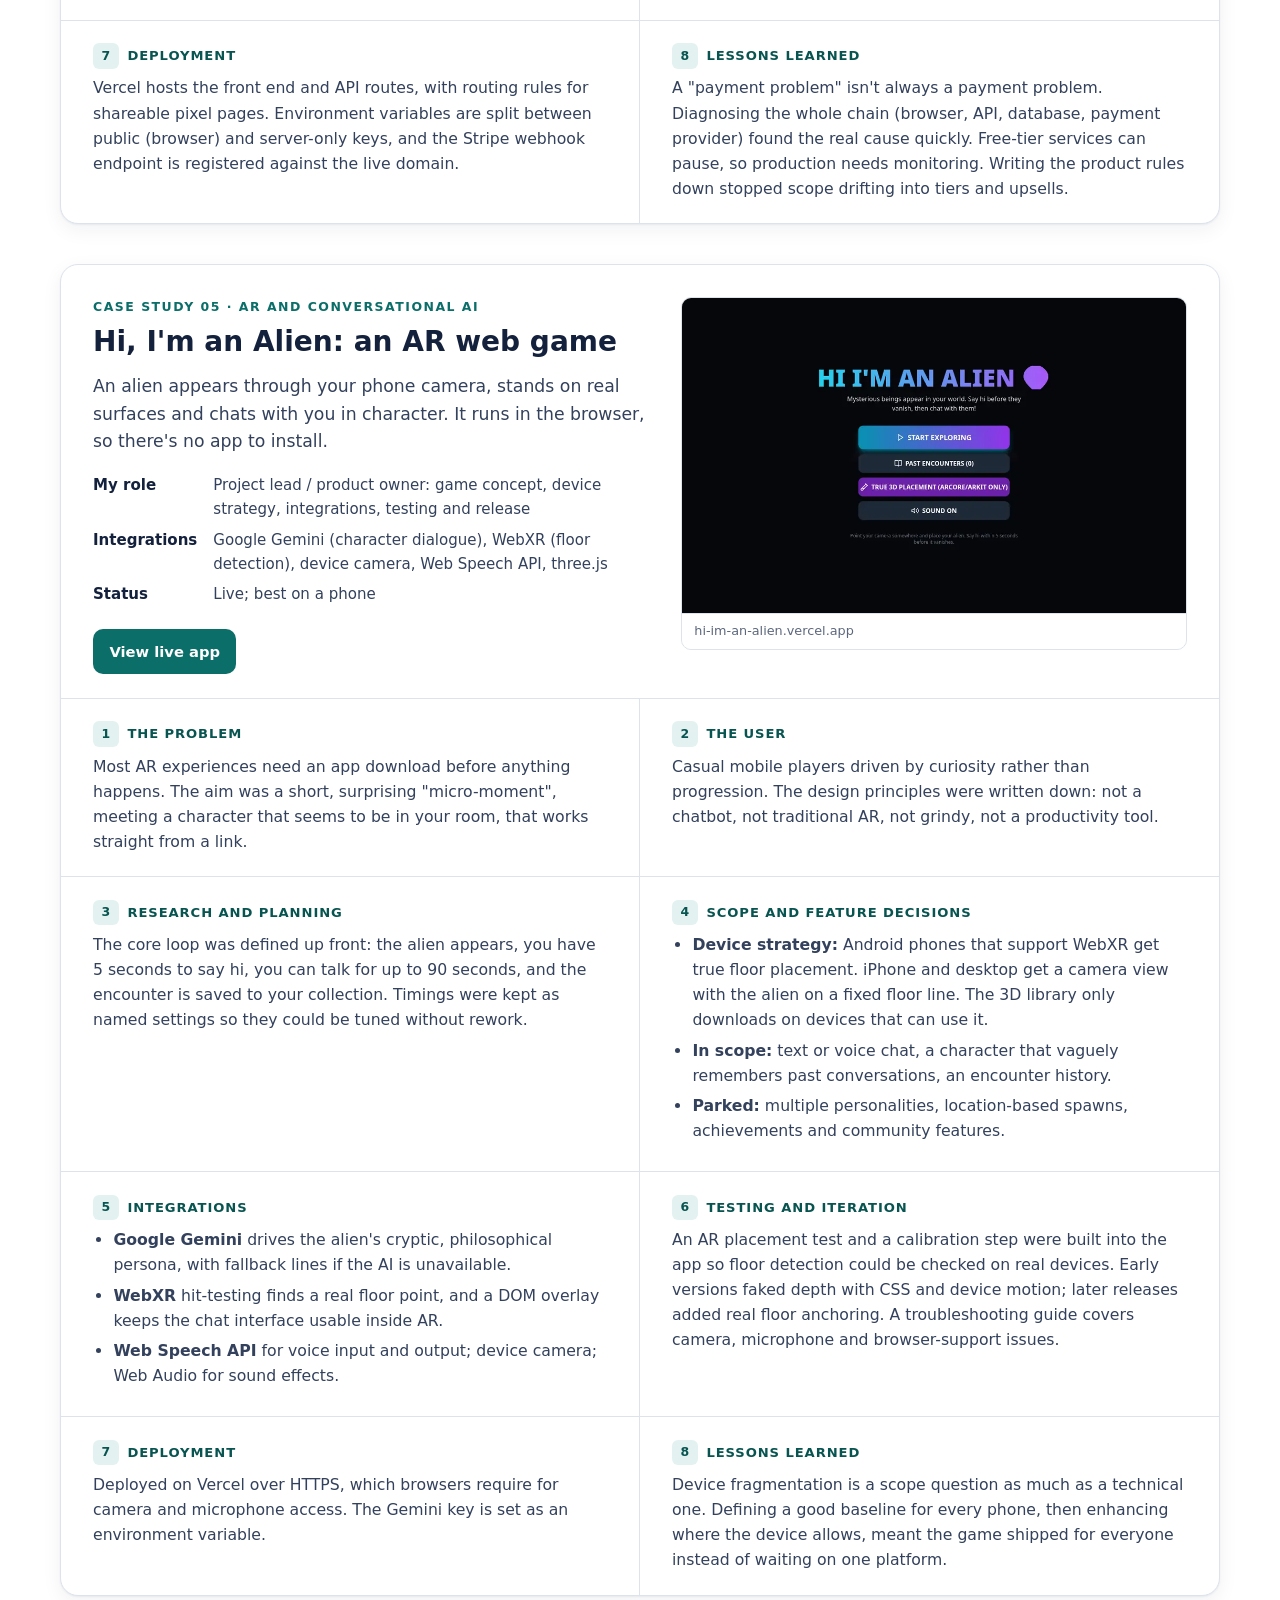
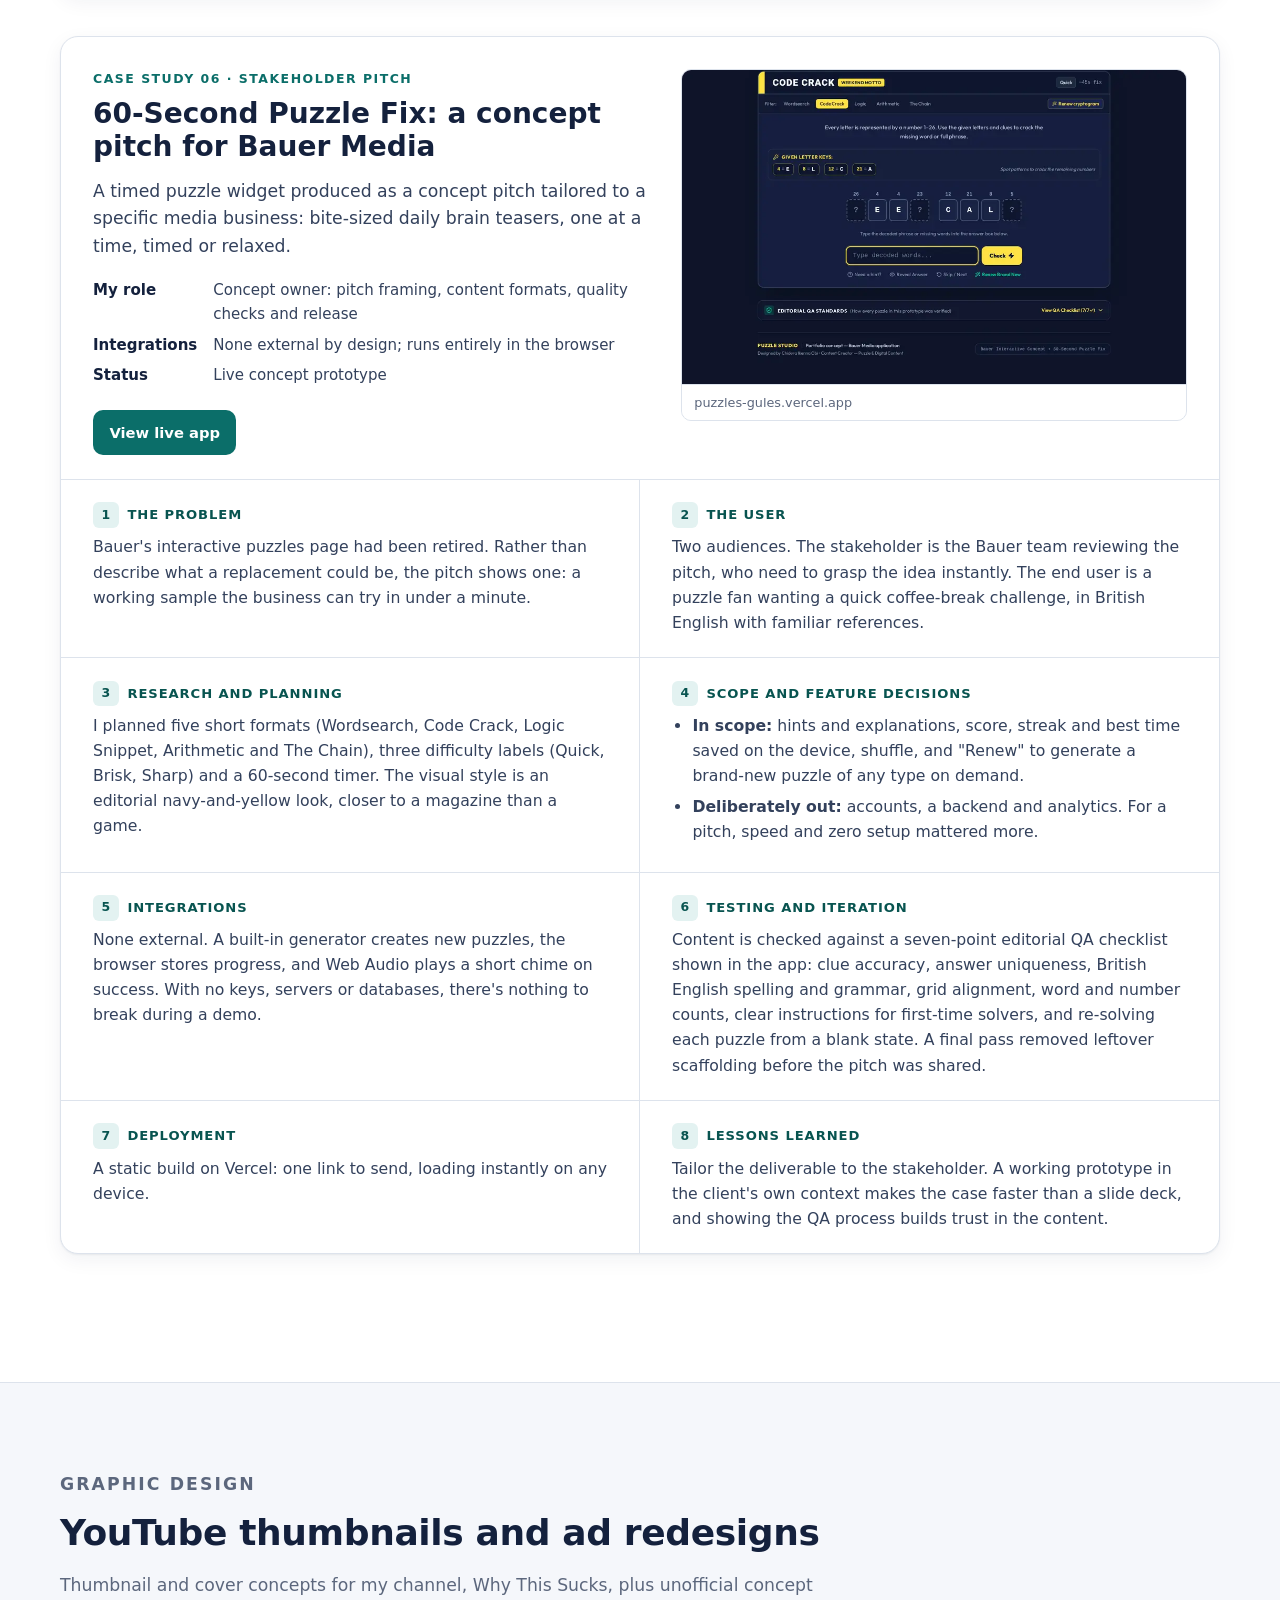
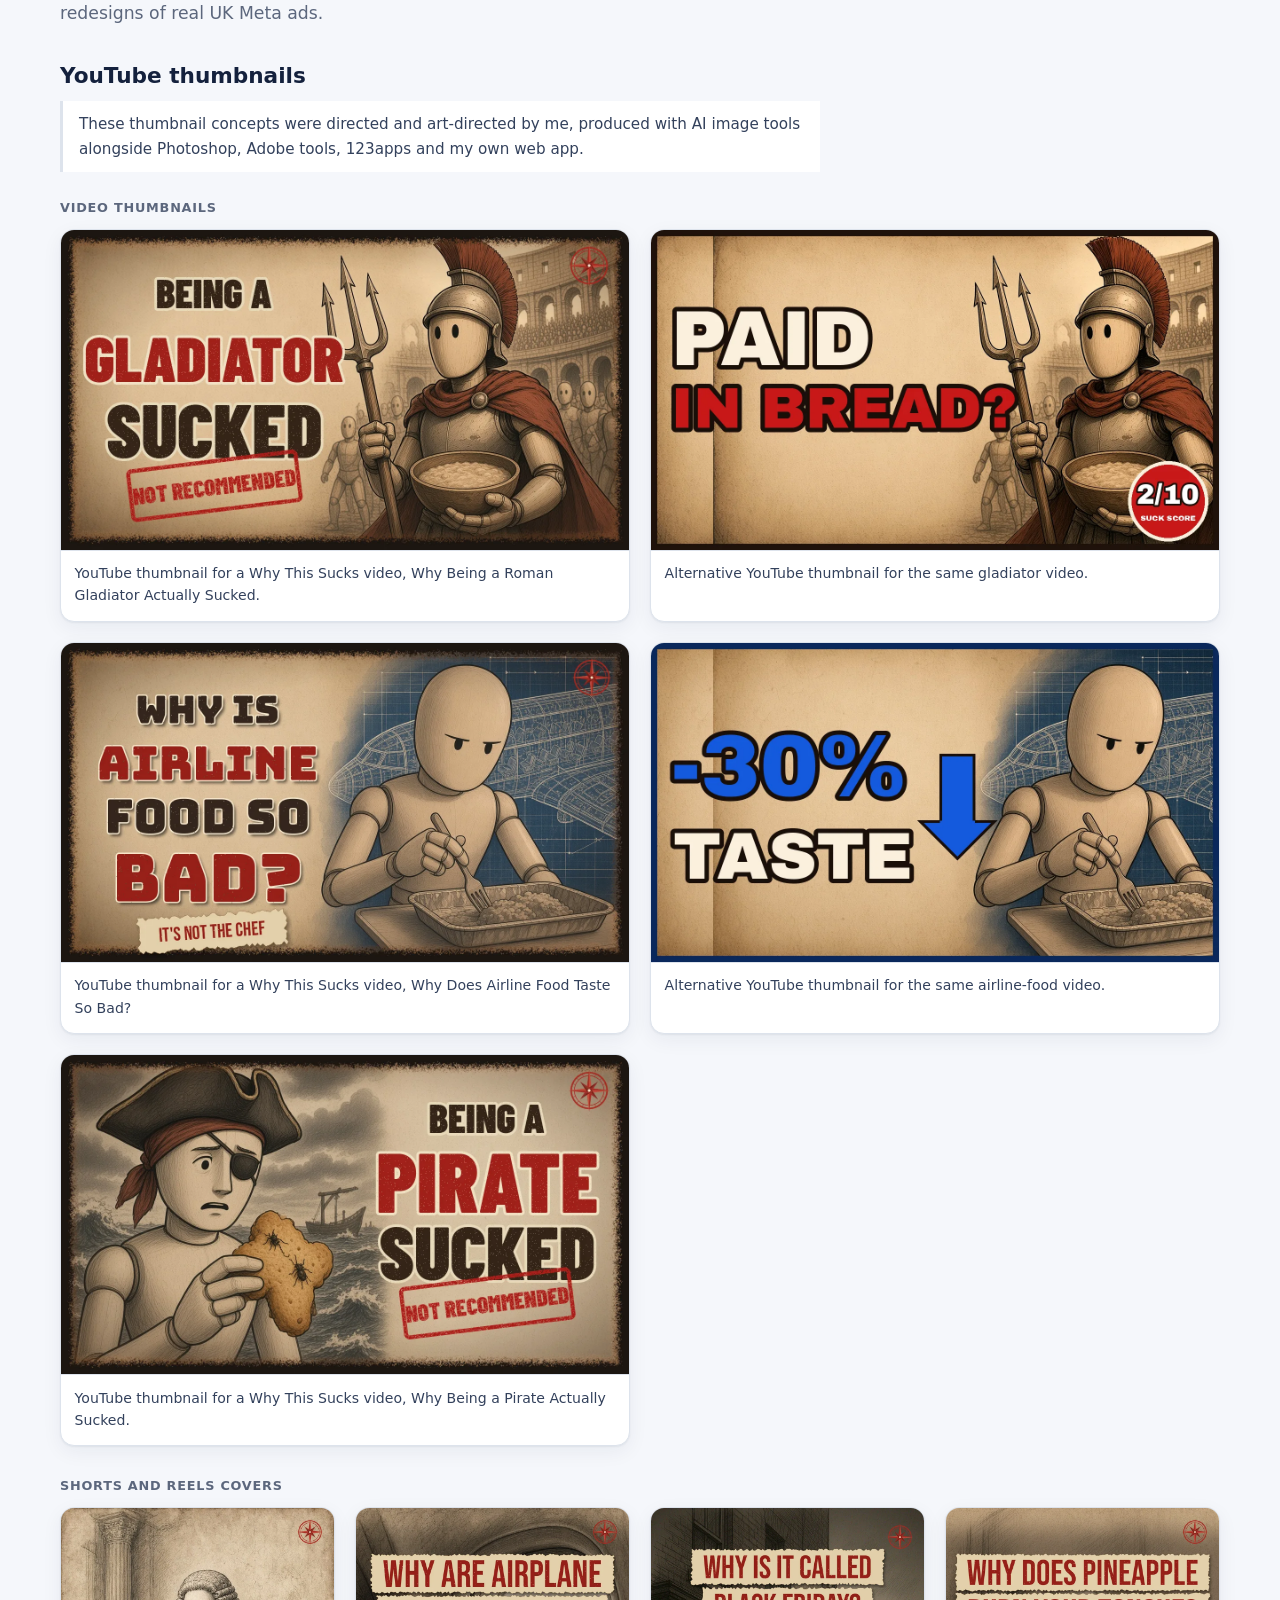
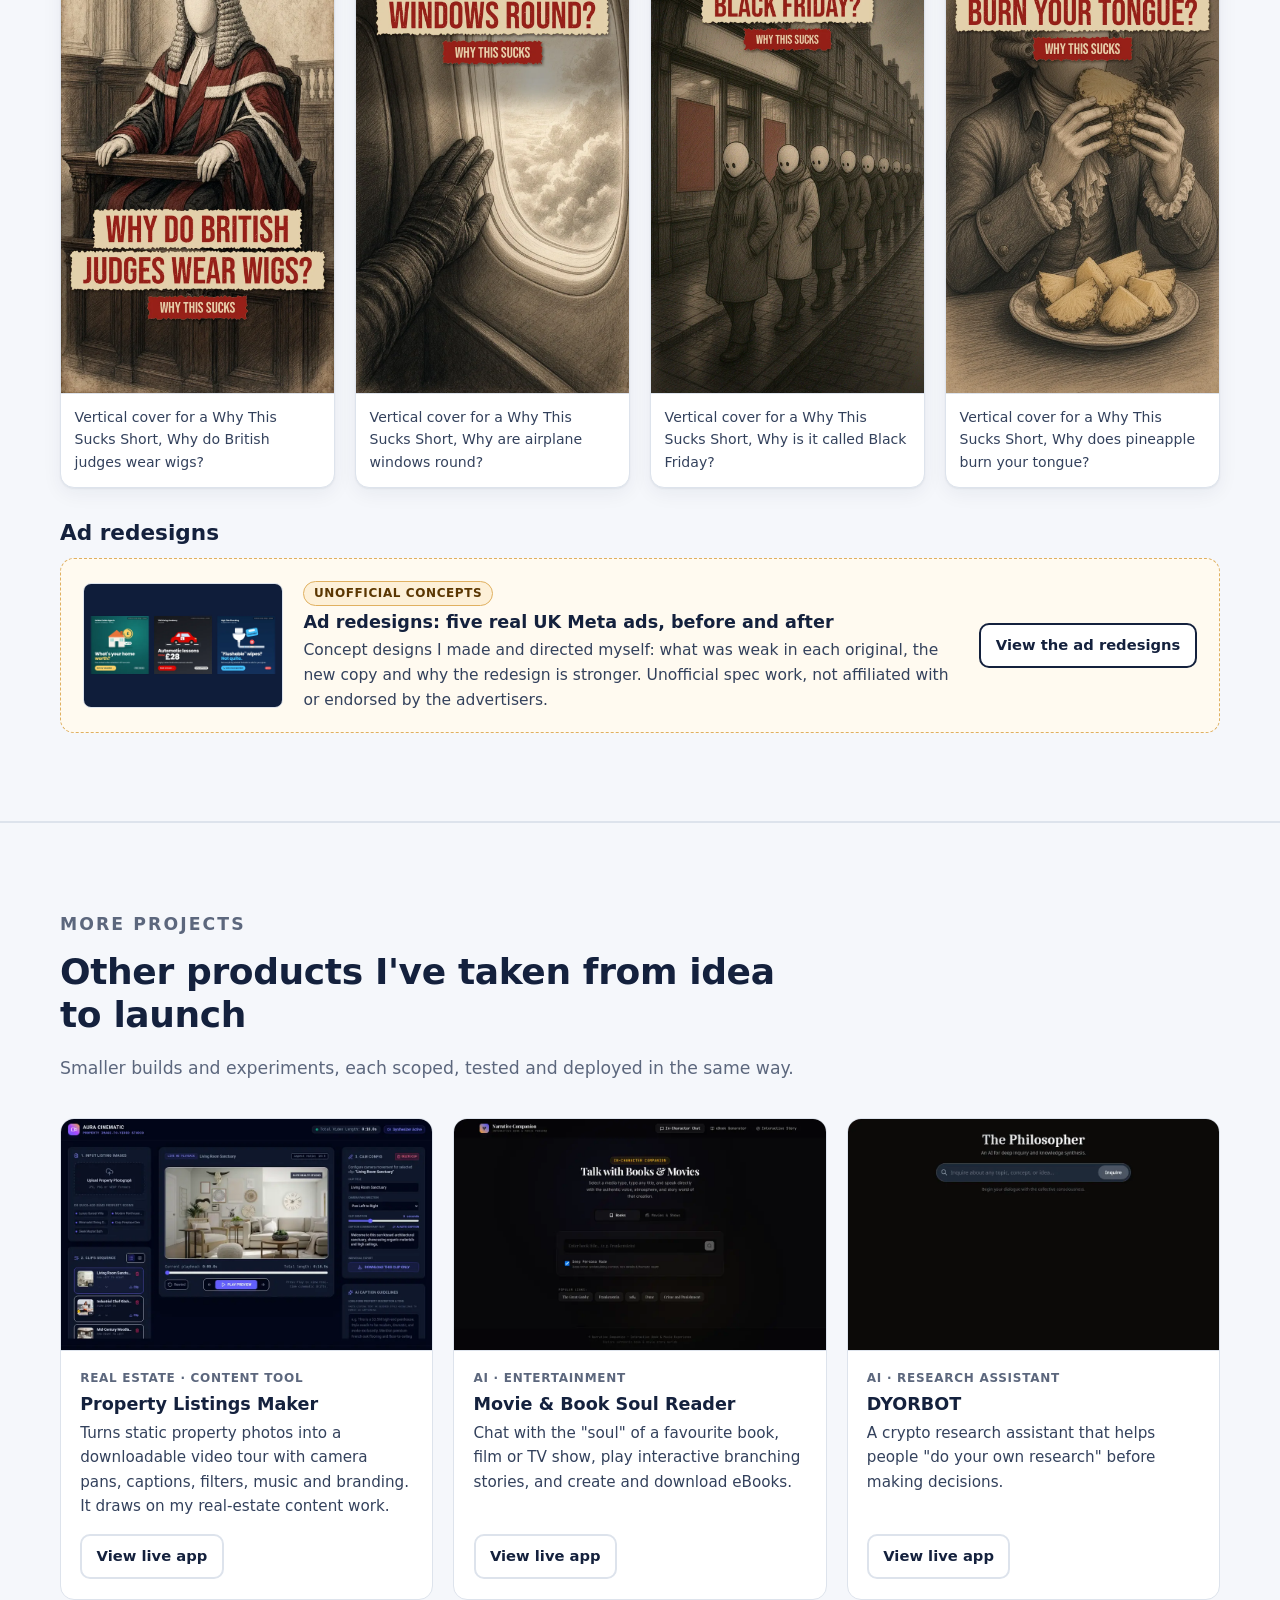
==== commit bc421055: "Update Graphic Design note with production tools" ====
--- a/index.html
+++ b/index.html
@@ -585,7 +585,7 @@
         </div>
 
         <h3 class="gd-sub">YouTube thumbnails</h3>
-        <p class="gd-note">These thumbnail concepts were directed and art-directed by me, produced with AI image tools.</p>
+        <p class="gd-note">These thumbnail concepts were directed and art-directed by me, produced with AI image tools alongside Photoshop, Adobe tools, 123apps and my own web app.</p>
 
         <h4 class="gd-label">Video thumbnails</h4>
         <ul class="gd-thumbs gd-thumbs-16x9">
